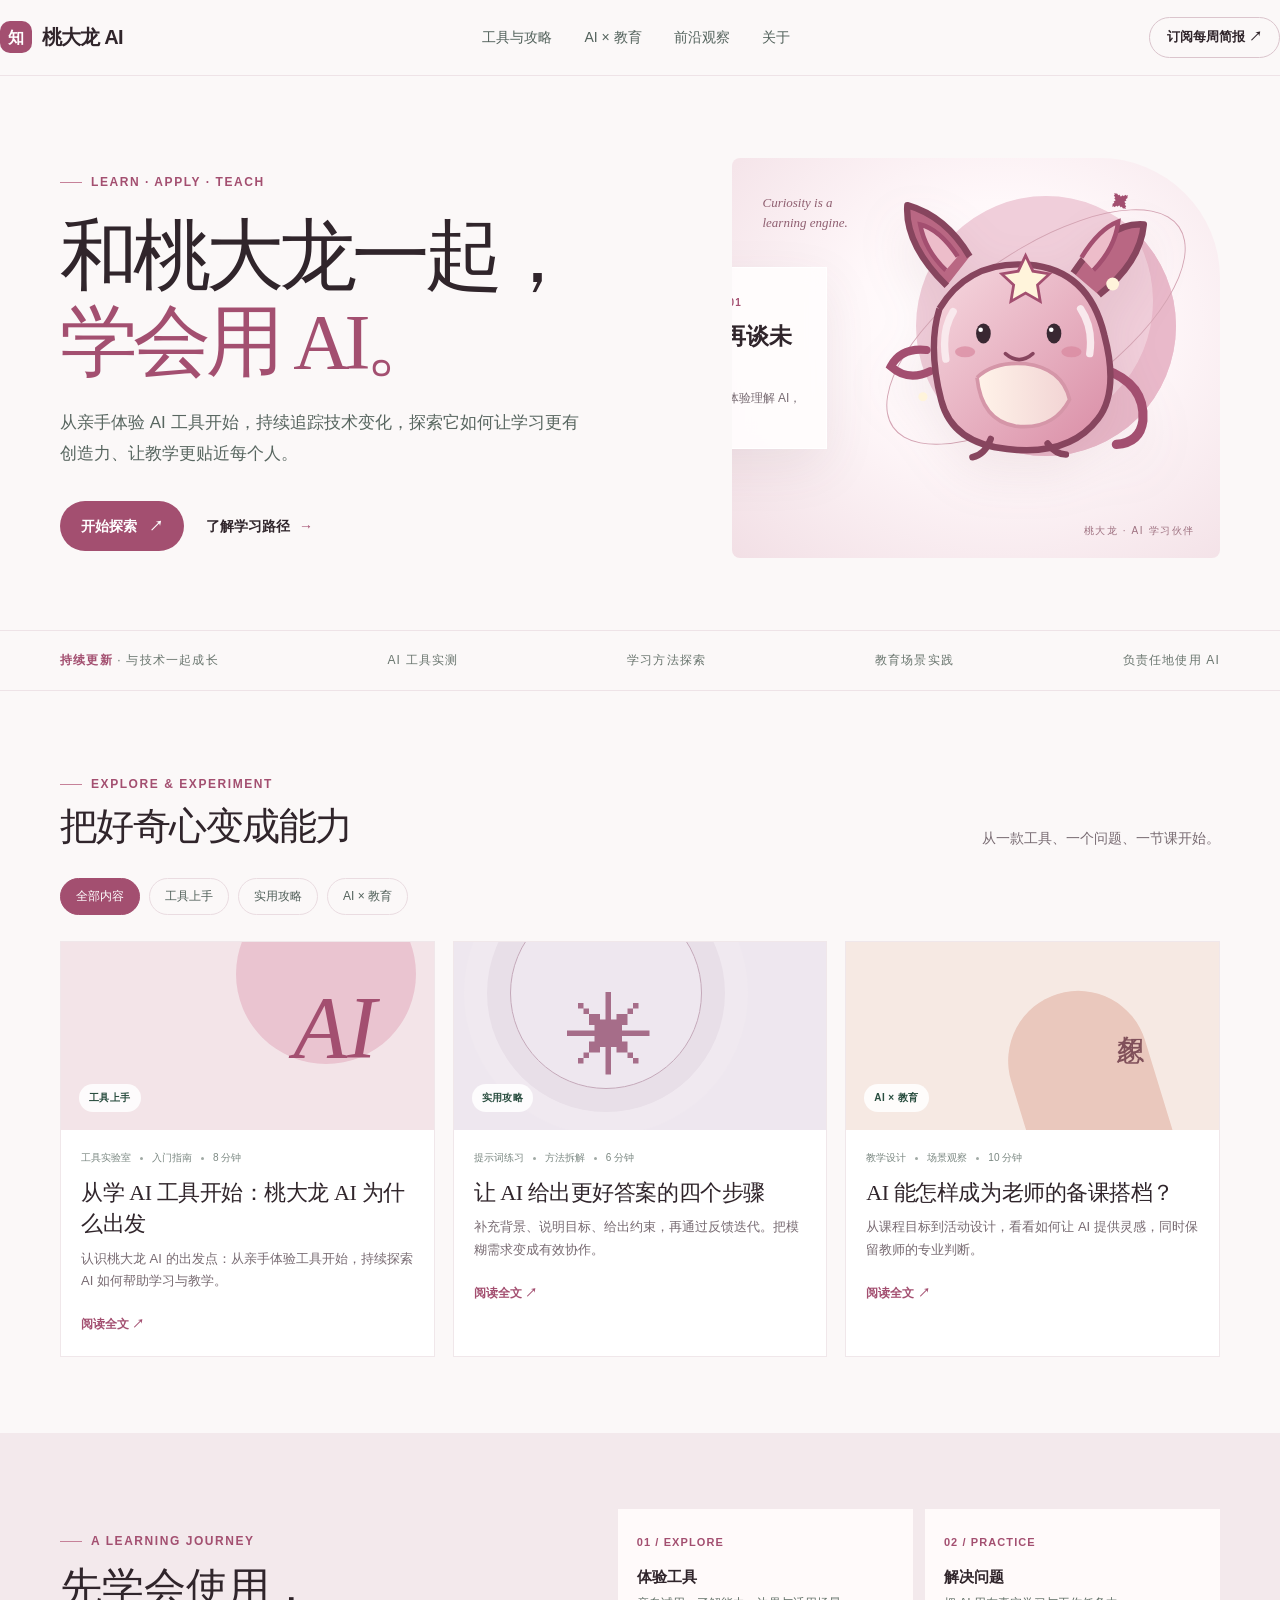
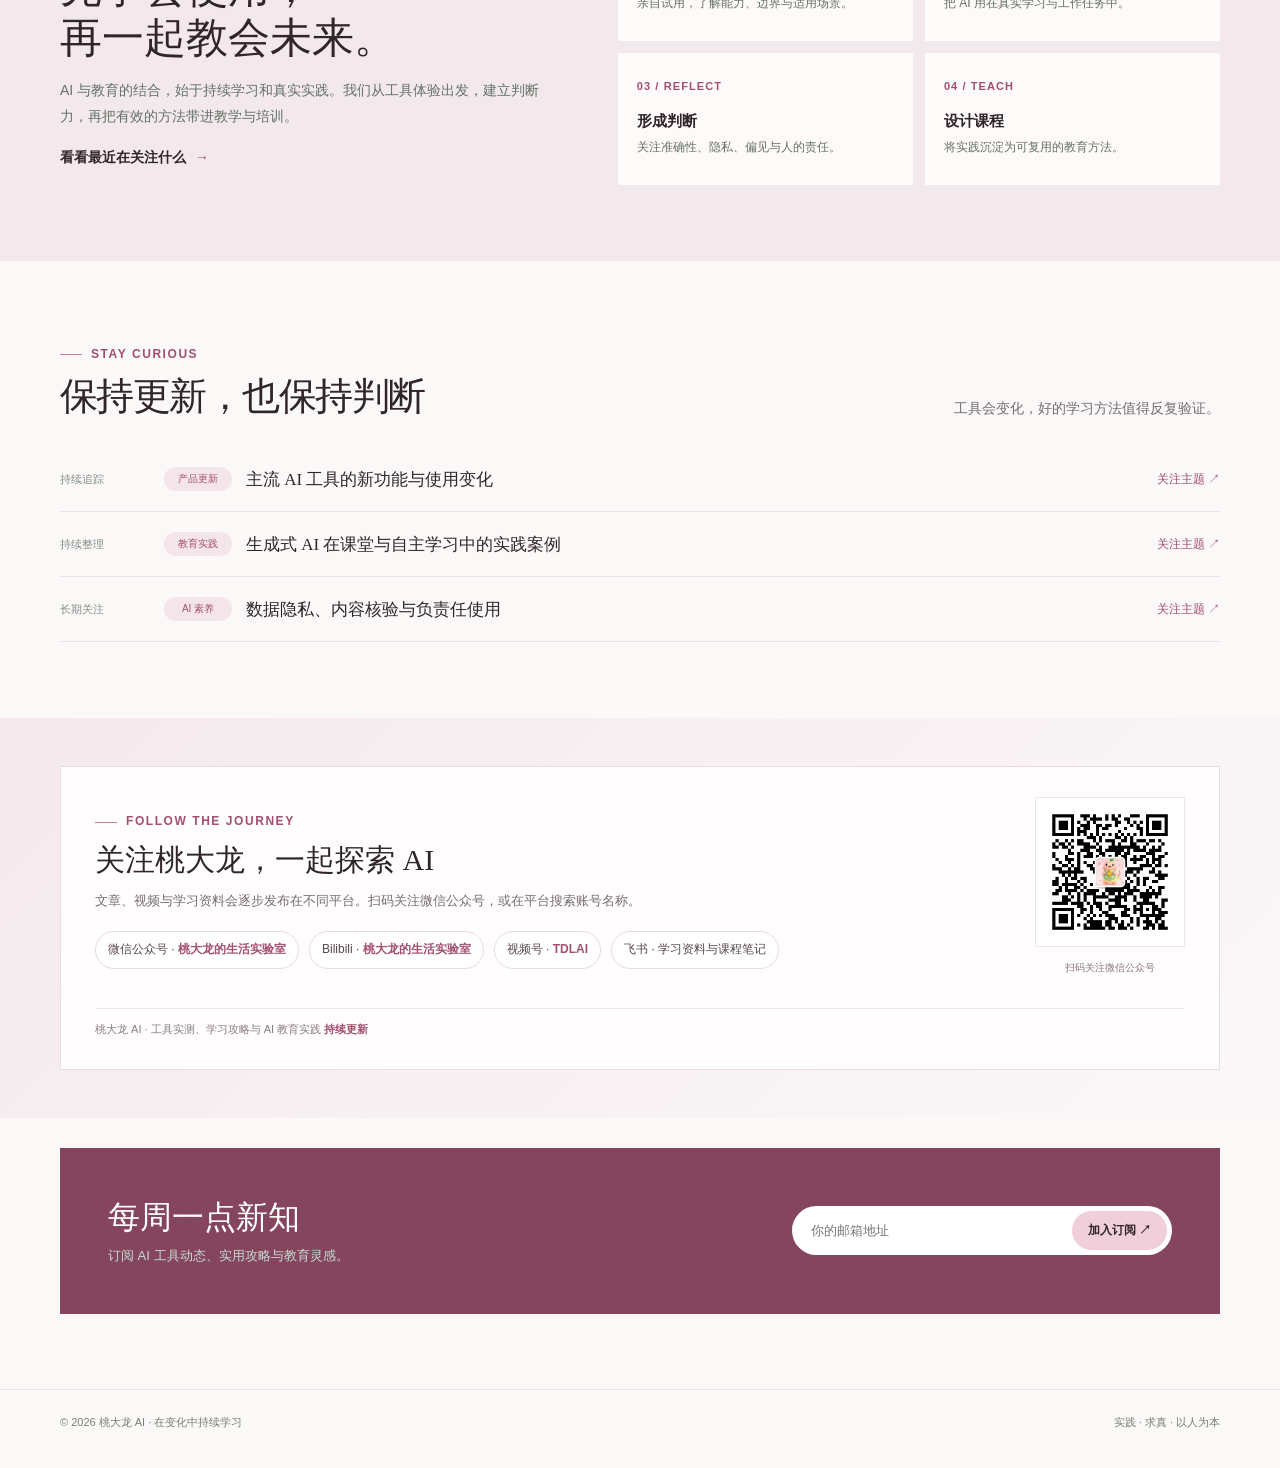
==== index.html @ f665631e "Align homepage feature card with first article" ====
<!doctype html>
<html lang="zh-CN">
<head>
  <meta charset="utf-8">
  <meta name="viewport" content="width=device-width, initial-scale=1">
  <meta name="theme-color" content="#fbf8f8">
  <meta name="description" content="持续学习 AI 工具，探索人工智能与教育的真实结合。">
  <title>桃大龙 AI · 学会用 AI，重新想象教育</title>
  <style>
    :root{--ink:#182522;--muted:#65736e;--paper:#f7f8f4;--green:#176b54;--lime:#d9ed78;--line:#dfe5dc;--white:#fff;--serif:Georgia,"Songti SC",serif}
    *{box-sizing:border-box}html{scroll-behavior:smooth}body{margin:0;background:var(--paper);color:var(--ink);font-family:Inter,-apple-system,BlinkMacSystemFont,"Segoe UI","PingFang SC","Microsoft YaHei",sans-serif;line-height:1.6}a{color:inherit;text-decoration:none}button{font:inherit}.wrap{width:min(1160px,calc(100% - 48px));margin:auto}
    header{height:76px;border-bottom:1px solid var(--line);display:flex;align-items:center}.nav{display:flex;justify-content:space-between;align-items:center;width:100%}.brand{display:flex;align-items:center;gap:10px;font-weight:750;letter-spacing:-.04em;font-size:20px}.brand-mark{display:grid;place-items:center;width:32px;height:32px;border-radius:10px;background:var(--green);color:white;font-size:16px}.nav-links{display:flex;gap:32px;color:#52615b;font-size:14px}.nav-links a:hover{color:var(--green)}.nav-cta{border:1px solid #b9c5bd;border-radius:30px;padding:9px 17px;font-size:13px;font-weight:650}
    .hero{padding:82px 0 72px;display:grid;grid-template-columns:1.12fr .88fr;gap:52px;align-items:center}.eyebrow{display:inline-flex;align-items:center;gap:9px;color:var(--green);font-size:12px;font-weight:750;letter-spacing:.13em;text-transform:uppercase}.eyebrow:before{content:"";width:22px;height:1px;background:var(--green)}h1{font-family:var(--serif);font-weight:500;letter-spacing:-.065em;font-size:clamp(48px,6.6vw,78px);line-height:1.1;margin:21px 0 22px}h1 em{color:var(--green);font-style:normal}.hero-copy{font-size:17px;color:#586660;max-width:520px;line-height:1.85}.actions{display:flex;align-items:center;gap:22px;margin-top:31px}.button{background:var(--green);color:white;border:0;border-radius:28px;padding:14px 21px;font-weight:650;font-size:14px;cursor:pointer;display:inline-flex;align-items:center;gap:12px}.button:hover{background:#0f5944}.text-link{font-weight:650;font-size:14px}.text-link span{color:var(--green);margin-left:5px}.hero-art{min-height:370px;background:#e5ecd9;border-radius:5px 100px 5px 5px;position:relative;overflow:hidden;padding:30px;display:flex;align-items:flex-end}.orb{position:absolute;width:260px;height:260px;border-radius:50%;background:var(--lime);top:38px;right:44px;box-shadow:inset -23px -25px 0 #c5df61}.orbit{position:absolute;width:350px;height:150px;border:1px solid #aab99b;border-radius:50%;transform:rotate(-35deg);right:9px;top:94px}.orbit:after{content:"✦";position:absolute;right:22px;top:4px;color:var(--green);font-size:20px}.art-card{position:relative;background:rgba(255,255,255,.9);padding:20px 21px;width:218px;box-shadow:0 12px 40px #334b3020}.art-card small{font-size:10px;letter-spacing:.12em;color:var(--green);font-weight:800}.art-card h3{font-family:var(--serif);font-size:23px;line-height:1.25;margin:9px 0}.art-card p{font-size:12px;color:var(--muted);margin:0}.art-note{position:absolute;top:31px;left:30px;font-size:12px;color:#51634e;line-height:1.5}
    .ticker{border-top:1px solid var(--line);border-bottom:1px solid var(--line);padding:20px 0;color:#69756e;font-size:12px;letter-spacing:.1em}.ticker .wrap{display:flex;justify-content:space-between;gap:20px;flex-wrap:wrap}.ticker b{color:var(--green);font-weight:750}
    section{padding:76px 0}.section-top{display:flex;justify-content:space-between;align-items:end;margin-bottom:28px}.section-top h2{font:500 38px/1.2 var(--serif);letter-spacing:-.04em;margin:10px 0 0}.section-top p{color:var(--muted);font-size:14px;margin:0}.filters{display:flex;gap:9px;margin:26px 0}.filter{border:1px solid var(--line);background:transparent;color:#52615b;border-radius:22px;padding:8px 15px;font-size:12px;cursor:pointer}.filter.active,.filter:hover{background:var(--green);border-color:var(--green);color:white}.grid{display:grid;grid-template-columns:repeat(3,1fr);gap:18px}.card{background:white;border:1px solid #e7ebe4;transition:transform .2s,box-shadow .2s}.card:hover{transform:translateY(-4px);box-shadow:0 14px 30px #24382b10}.thumb{height:188px;padding:18px;position:relative;overflow:hidden;display:flex;align-items:flex-end}.thumb .label{position:relative;z-index:1;background:#ffffffdc;border-radius:18px;padding:6px 10px;font-size:10px;font-weight:750;color:#294d3f;letter-spacing:.04em}.thumb1{background:#dcebd7}.thumb1:before{content:"";position:absolute;width:180px;height:180px;border-radius:50%;background:#b2d594;top:-58px;right:18px}.thumb1:after{content:"AI";position:absolute;right:57px;top:35px;font:italic 88px var(--serif);color:#367653}.thumb2{background:#e8e4f4}.thumb2:before{content:"";position:absolute;width:190px;height:190px;border:1px solid #9a89c1;border-radius:50%;top:-45px;left:56px;box-shadow:0 0 0 23px #dcd5ee,0 0 0 46px #e3def1}.thumb2:after{content:"✳";position:absolute;font-size:88px;color:#6f5b9a;left:113px;top:27px}.thumb3{background:#f3e6d1}.thumb3:before{content:"";position:absolute;width:140px;height:180px;background:#e8bd79;border-radius:80px 80px 20px 20px;top:48px;right:65px;transform:rotate(-17deg)}.thumb3:after{content:"想象";position:absolute;right:69px;top:71px;font:28px var(--serif);color:#704a28;writing-mode:vertical-rl}.card-body{padding:20px}.meta{font-size:10px;color:#7b8882;display:flex;gap:9px;align-items:center}.meta i{width:3px;height:3px;border-radius:50%;background:#a1aaa5}.card h3{font:500 22px/1.42 var(--serif);margin:11px 0 8px;letter-spacing:-.02em}.card p{font-size:13px;line-height:1.75;color:var(--muted);margin:0 0 17px}.read{font-size:12px;font-weight:700;color:var(--green)}.empty{color:var(--muted);padding:30px}
    .pathway{background:#e8eee2}.pathway-inner{display:grid;grid-template-columns:.9fr 1.1fr;gap:65px;align-items:center}.pathway h2{font:500 42px/1.2 var(--serif);margin:12px 0}.pathway p{font-size:14px;color:#637168;line-height:1.85}.steps{display:grid;grid-template-columns:1fr 1fr;gap:12px}.step{background:#f7f8f4;padding:19px;min-height:132px}.step-num{font-size:11px;color:var(--green);font-weight:800;letter-spacing:.1em}.step h3{font-size:15px;margin:12px 0 5px}.step p{font-size:12px;margin:0;line-height:1.65}.fresh{display:flex;align-items:center;gap:14px;padding:20px 0;border-bottom:1px solid var(--line)}.fresh time{font-size:11px;color:#829088;min-width:90px}.fresh .tag{font-size:10px;color:var(--green);background:#e8efe4;border-radius:12px;padding:4px 9px;min-width:68px;text-align:center}.fresh h3{font:500 17px var(--serif);margin:0;flex:1}.fresh a{font-size:12px;color:var(--green)}
    .newsletter{background:var(--green);color:white;padding:48px;margin:30px 0 75px;display:flex;justify-content:space-between;align-items:center;gap:25px}.newsletter h2{font:500 32px var(--serif);margin:0 0 6px}.newsletter p{font-size:13px;color:#c5ddd1;margin:0}.signup{display:flex;background:white;border-radius:30px;padding:5px;min-width:min(380px,100%)}.signup input{border:0;outline:0;padding:10px 14px;flex:1;min-width:0;border-radius:30px;font:13px inherit}.signup button{border:0;background:var(--lime);color:var(--ink);border-radius:24px;padding:10px 16px;font-size:12px;font-weight:750;cursor:pointer}footer{border-top:1px solid var(--line);padding:24px 0 36px;color:#758078;font-size:11px}.foot{display:flex;justify-content:space-between;gap:12px;flex-wrap:wrap}
    /* 桃大龙品牌视觉：珍珠白、灰粉与柔和玫瑰色，保留足够留白 */
    :root{--ink:#30252b;--muted:#786b72;--paper:#fbf8f8;--green:#a34f70;--lime:#f0ceda;--line:#eee3e7}
    header{border-color:#eee3e7}.brand-mark{background:#a34f70}.nav-cta{border-color:#dbc5cd}.button{background:#a34f70}.button:hover{background:#873d5c}.eyebrow,.read{color:#a34f70}.eyebrow:before{background:#c68199}
    .hero-art{background:radial-gradient(ellipse at 55% 42%,#fff 0,#fff8fa 38%,#f2dfe5 100%);border-radius:8px 120px 8px 8px;min-height:400px;justify-content:center;align-items:center}
    .hero-art:after{content:"桃大龙 · AI 学习伙伴";position:absolute;right:25px;bottom:19px;color:#9e7180;font-size:10px;letter-spacing:.16em}
    .dragon{position:absolute;width:min(74%,330px);height:auto;right:7%;top:4%;filter:drop-shadow(0 20px 24px #7d40511a)}
    .art-note{top:35px;left:30px;color:#8f5f70;font-family:var(--serif);font-style:italic;font-size:13px}.art-card{z-index:1;margin:0 auto 0 -36%;background:#fffdfde8;border:1px solid #fff;backdrop-filter:blur(10px);box-shadow:0 18px 50px #62414c16}.art-card small{color:#a34f70}.orb{background:#f0ceda;box-shadow:inset -23px -25px 0 #e9b9ca}.orbit{border-color:#d5a6b5}.orbit:after{color:#a34f70}
    .ticker b,.text-link span{color:#a34f70}.filter.active,.filter:hover{background:#a34f70;border-color:#a34f70}.filter{border-color:#eadce1}.card{border-color:#f0e7ea}.thumb1{background:#f3e4e8}.thumb1:before{background:#eac4d0}.thumb1:after{color:#a34f70}.thumb2{background:#eee7ef}.thumb2:before{border-color:#c4a8b9;box-shadow:0 0 0 23px #e8dfe8,0 0 0 46px #f0e9f0}.thumb2:after{color:#a66d89}.thumb3{background:#f6e9e3}.thumb3:before{background:#eac8bd}.thumb3:after{color:#80505a}.pathway{background:#f3e9ec}.step{background:#fffafa}.step-num,.fresh .tag{color:#a34f70}.fresh .tag{background:#f4e5ea}.newsletter{background:#85455e}.signup button{background:#f0ceda}.signup input{font:13px inherit}
    .social-band{background:linear-gradient(135deg,#f4e9ed,#fbf8f8);padding:48px 0}.social-panel{display:grid;grid-template-columns:1fr auto;gap:32px;align-items:center;border:1px solid #eadce1;background:#fffdfd;padding:30px 34px}.social-panel h2{font:500 30px/1.2 var(--serif);margin:10px 0}.social-panel p{color:var(--muted);font-size:13px;max-width:580px}.social-list{display:flex;gap:10px;flex-wrap:wrap;margin-top:20px}.social-chip{border:1px solid #eadce1;border-radius:22px;padding:8px 12px;font-size:12px;color:#59464f;background:#fff}.social-chip b{color:var(--green)}.qr-inline{width:150px;height:150px;object-fit:contain;background:#fff;border:1px solid #eee3e7;padding:7px}.qr-caption{text-align:center;color:#8b7580;font-size:10px;margin-top:5px}.social-mini{grid-column:1/-1;border-top:1px solid #eee3e7;padding-top:12px;font-size:11px;color:#8b7c82}.social-mini strong{color:var(--green)}
@media(max-width:760px){.social-panel{grid-template-columns:1fr;padding:23px}.social-panel>div:last-of-type{text-align:left}.qr-inline{width:132px;height:132px}.wrap{width:min(100% - 34px,560px)}.nav-links{display:none}.hero{grid-template-columns:1fr;padding:54px 0 45px;gap:34px}.hero-art{min-height:310px}.dragon{width:min(70%,270px);right:4%;top:3%}.art-card{margin-left:-31%;transform:scale(.88);transform-origin:left center}.ticker .wrap{justify-content:flex-start;gap:10px 22px}.ticker span:nth-child(n+4){display:none}section{padding:56px 0}.section-top{display:block}.section-top p{margin-top:10px}.grid{grid-template-columns:1fr}.thumb{height:210px}.pathway-inner{grid-template-columns:1fr;gap:25px}.newsletter{display:block;padding:30px 23px;margin-bottom:50px}.signup{margin-top:20px}.fresh{align-items:flex-start;flex-wrap:wrap}.fresh h3{flex-basis:calc(100% - 115px);order:3;margin-left:104px;margin-top:-15px}.fresh a{margin-left:auto}.steps{gap:8px}.step{padding:15px;min-height:145px}}
  </style>
</head>
<body>
  <header><div class="wrap nav"><a class="brand" href="#top"><span class="brand-mark">知</span>桃大龙 AI</a><nav class="nav-links"><a href="#articles">工具与攻略</a><a href="#pathway">AI × 教育</a><a href="#updates">前沿观察</a><a href="#about">关于</a></nav><a class="nav-cta" href="#newsletter">订阅每周简报 ↗</a></div></header>
  <main id="top">
    <div class="wrap hero"><div><div class="eyebrow">Learn · Apply · Teach</div><h1>和桃大龙一起，<br><em>学会用 AI。</em></h1><p class="hero-copy">从亲手体验 AI 工具开始，持续追踪技术变化，探索它如何让学习更有创造力、让教学更贴近每个人。</p><div class="actions"><a class="button" href="#articles">开始探索 <span>↗</span></a><a class="text-link" href="#pathway">了解学习路径 <span>→</span></a></div></div><div class="hero-art"><div class="art-note">Curiosity is a<br>learning engine.</div><div class="orb"></div><div class="orbit"></div><svg class="dragon" viewBox="0 0 360 340" role="img" aria-label="桃大龙 AI 学习伙伴原创插画"><defs><linearGradient id="body" x1="0" x2="1" y1="0" y2="1"><stop stop-color="#f6d8df"/><stop offset="1" stop-color="#d98ca5"/></linearGradient><linearGradient id="belly" x1="0" x2="1"><stop stop-color="#fff3e9"/><stop offset="1" stop-color="#f2d4d4"/></linearGradient></defs><path d="M99 122Q53 77 56 34q42 12 68 56M237 108q37-56 77-53-4 42-49 77" fill="#b96783" stroke="#87455e" stroke-width="7" stroke-linejoin="round"/><path d="M111 90q-20-30-41-35 5 28 28 50M246 91q19-31 40-39-3 28-27 53" fill="#edbdca" stroke="#a34f70" stroke-width="5"/><path d="M77 192q-28-3-39 18 19 17 43 5" fill="none" stroke="#a34f70" stroke-width="9" stroke-linecap="round"/><path d="M271 213q45 16 42 56-3 24-29 26" fill="none" stroke="#a34f70" stroke-width="10" stroke-linecap="round"/><path d="M91 147q-13 42 2 100 12 47 72 53 68 8 99-33 23-30 7-91-17-72-83-77-65-5-97 48" fill="url(#body)" stroke="#87455e" stroke-width="7"/><path d="M132 222q5 47 42 53 41 5 59-29-8-34-48-39-34-3-53 15" fill="url(#belly)" stroke="#d596a8" stroke-width="4"/><path d="M106 150q-13 21-8 52M245 147q14 21 10 49" fill="none" stroke="#f9e9ed" stroke-width="8" stroke-linecap="round"/><ellipse cx="139" cy="174" rx="8" ry="11" fill="#392832"/><ellipse cx="216" cy="174" rx="8" ry="11" fill="#392832"/><circle cx="136" cy="170" r="2.5" fill="white"/><circle cx="213" cy="170" r="2.5" fill="white"/><ellipse cx="119" cy="194" rx="11" ry="6" fill="#d9889e" opacity=".7"/><ellipse cx="235" cy="194" rx="11" ry="6" fill="#d9889e" opacity=".7"/><path d="M163 196q15 13 30 0" fill="none" stroke="#87455e" stroke-width="4" stroke-linecap="round"/><path d="M147 289q-6 17-20 20m82-15q9 12 20 12" fill="none" stroke="#87455e" stroke-width="7" stroke-linecap="round"/><path d="M177 106l8-17 8 17 18 3-13 12 3 18-16-9-16 9 3-18-13-12z" fill="#fff4db" stroke="#a34f70" stroke-width="3"/><circle cx="280" cy="120" r="7" fill="#fff4db"/><circle cx="73" cy="243" r="5" fill="#fff4db"/></svg><div class="art-card"><small>FIELD NOTES · 001</small><h3>先动手，再谈未来</h3><p>桃大龙陪你用真实体验理解 AI，而不止于追逐热点。</p></div></div></div>
    <div class="ticker"><div class="wrap"><span><b>持续更新</b> · 与技术一起成长</span><span>AI 工具实测</span><span>学习方法探索</span><span>教育场景实践</span><span>负责任地使用 AI</span></div></div>
    <section id="articles"><div class="wrap"><div class="section-top"><div><div class="eyebrow">Explore & Experiment</div><h2>把好奇心变成能力</h2></div><p>从一款工具、一个问题、一节课开始。</p></div><div class="filters" role="group" aria-label="筛选文章"><button class="filter active" data-filter="all">全部内容</button><button class="filter" data-filter="tool">工具上手</button><button class="filter" data-filter="guide">实用攻略</button><button class="filter" data-filter="edu">AI × 教育</button></div><div class="grid" id="articleGrid">
      <article class="card" data-category="tool"><div class="thumb thumb1"><span class="label">工具上手</span></div><div class="card-body"><div class="meta">工具实验室 <i></i> 入门指南 <i></i> 8 分钟</div><h3>从学 AI 工具开始：桃大龙 AI 为什么出发</h3><p>认识桃大龙 AI 的出发点：从亲手体验工具开始，持续探索 AI 如何帮助学习与教学。</p><a class="read" href="first-post.html">阅读全文 ↗</a></div></article>
      <article class="card" data-category="guide"><div class="thumb thumb2"><span class="label">实用攻略</span></div><div class="card-body"><div class="meta">提示词练习 <i></i> 方法拆解 <i></i> 6 分钟</div><h3>让 AI 给出更好答案的四个步骤</h3><p>补充背景、说明目标、给出约束，再通过反馈迭代。把模糊需求变成有效协作。</p><a class="read" href="#newsletter">阅读全文 ↗</a></div></article>
      <article class="card" data-category="edu"><div class="thumb thumb3"><span class="label">AI × 教育</span></div><div class="card-body"><div class="meta">教学设计 <i></i> 场景观察 <i></i> 10 分钟</div><h3>AI 能怎样成为老师的备课搭档？</h3><p>从课程目标到活动设计，看看如何让 AI 提供灵感，同时保留教师的专业判断。</p><a class="read" href="#newsletter">阅读全文 ↗</a></div></article>
    </div></div></section>
    <section class="pathway" id="pathway"><div class="wrap pathway-inner"><div><div class="eyebrow">A learning journey</div><h2>先学会使用，<br>再一起教会未来。</h2><p>AI 与教育的结合，始于持续学习和真实实践。我们从工具体验出发，建立判断力，再把有效的方法带进教学与培训。</p><a class="text-link" href="#updates">看看最近在关注什么 <span>→</span></a></div><div class="steps"><div class="step"><span class="step-num">01 / EXPLORE</span><h3>体验工具</h3><p>亲自试用，了解能力、边界与适用场景。</p></div><div class="step"><span class="step-num">02 / PRACTICE</span><h3>解决问题</h3><p>把 AI 用在真实学习与工作任务中。</p></div><div class="step"><span class="step-num">03 / REFLECT</span><h3>形成判断</h3><p>关注准确性、隐私、偏见与人的责任。</p></div><div class="step"><span class="step-num">04 / TEACH</span><h3>设计课程</h3><p>将实践沉淀为可复用的教育方法。</p></div></div></div></section>
    <section id="updates"><div class="wrap"><div class="section-top"><div><div class="eyebrow">Stay curious</div><h2>保持更新，也保持判断</h2></div><p>工具会变化，好的学习方法值得反复验证。</p></div><div class="fresh"><time>持续追踪</time><span class="tag">产品更新</span><h3>主流 AI 工具的新功能与使用变化</h3><a href="#newsletter">关注主题 ↗</a></div><div class="fresh"><time>持续整理</time><span class="tag">教育实践</span><h3>生成式 AI 在课堂与自主学习中的实践案例</h3><a href="#newsletter">关注主题 ↗</a></div><div class="fresh"><time>长期关注</time><span class="tag">AI 素养</span><h3>数据隐私、内容核验与负责任使用</h3><a href="#newsletter">关注主题 ↗</a></div></div></section>
    <section class="social-band" id="media"><div class="wrap"><div class="social-panel"><div><div class="eyebrow">Follow the journey</div><h2>关注桃大龙，一起探索 AI</h2><p>文章、视频与学习资料会逐步发布在不同平台。扫码关注微信公众号，或在平台搜索账号名称。</p><div class="social-list"><span class="social-chip">微信公众号 · <b>桃大龙的生活实验室</b></span><span class="social-chip">Bilibili · <b>桃大龙的生活实验室</b></span><span class="social-chip">视频号 · <b>TDLAI</b></span><span class="social-chip">飞书 · 学习资料与课程笔记</span></div></div><div><img class="qr-inline" src="[data-uri]" alt="微信公众号“桃大龙的生活实验室”二维码"><div class="qr-caption">扫码关注微信公众号</div></div><div class="social-mini">桃大龙 AI · 工具实测、学习攻略与 AI 教育实践 <strong>持续更新</strong></div></div></div></section>
    <div class="wrap" id="newsletter"><div class="newsletter"><div><h2>每周一点新知</h2><p>订阅 AI 工具动态、实用攻略与教育灵感。</p></div><form class="signup" id="signup"><input type="email" placeholder="你的邮箱地址" aria-label="邮箱地址" required><button type="submit">加入订阅 ↗</button></form></div></div>
  </main>
  <footer id="about"><div class="wrap foot"><span>© 2026 桃大龙 AI · 在变化中持续学习</span><span>实践 · 求真 · 以人为本</span></div></footer>
  <script>
    document.querySelectorAll('.filter').forEach(btn=>btn.addEventListener('click',()=>{document.querySelectorAll('.filter').forEach(b=>b.classList.remove('active'));btn.classList.add('active');const kind=btn.dataset.filter;document.querySelectorAll('.card').forEach(card=>card.hidden=kind!=='all'&&card.dataset.category!==kind)}));
    document.querySelector('#signup').addEventListener('submit',e=>{e.preventDefault();alert('这是一个页面原型，订阅功能接入后即可收集邮箱。')});
  </script>
</body>
</html>
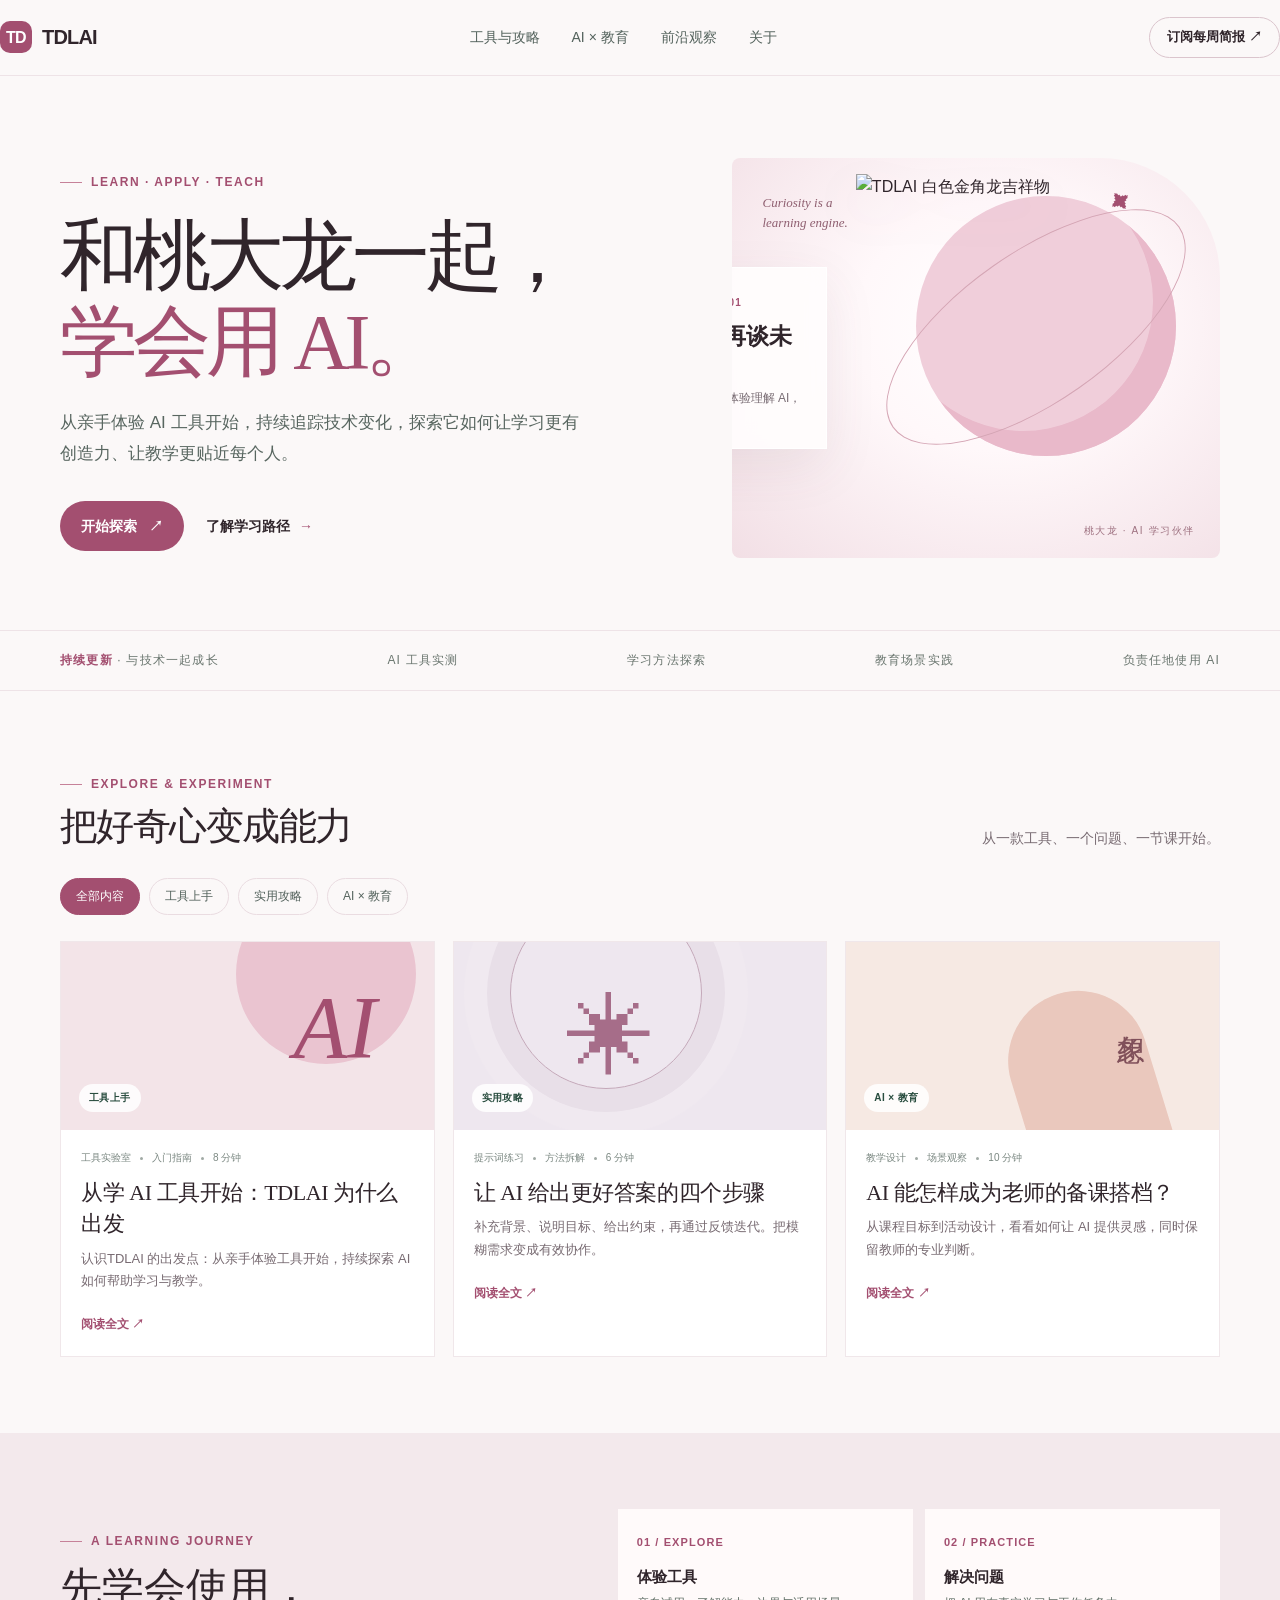
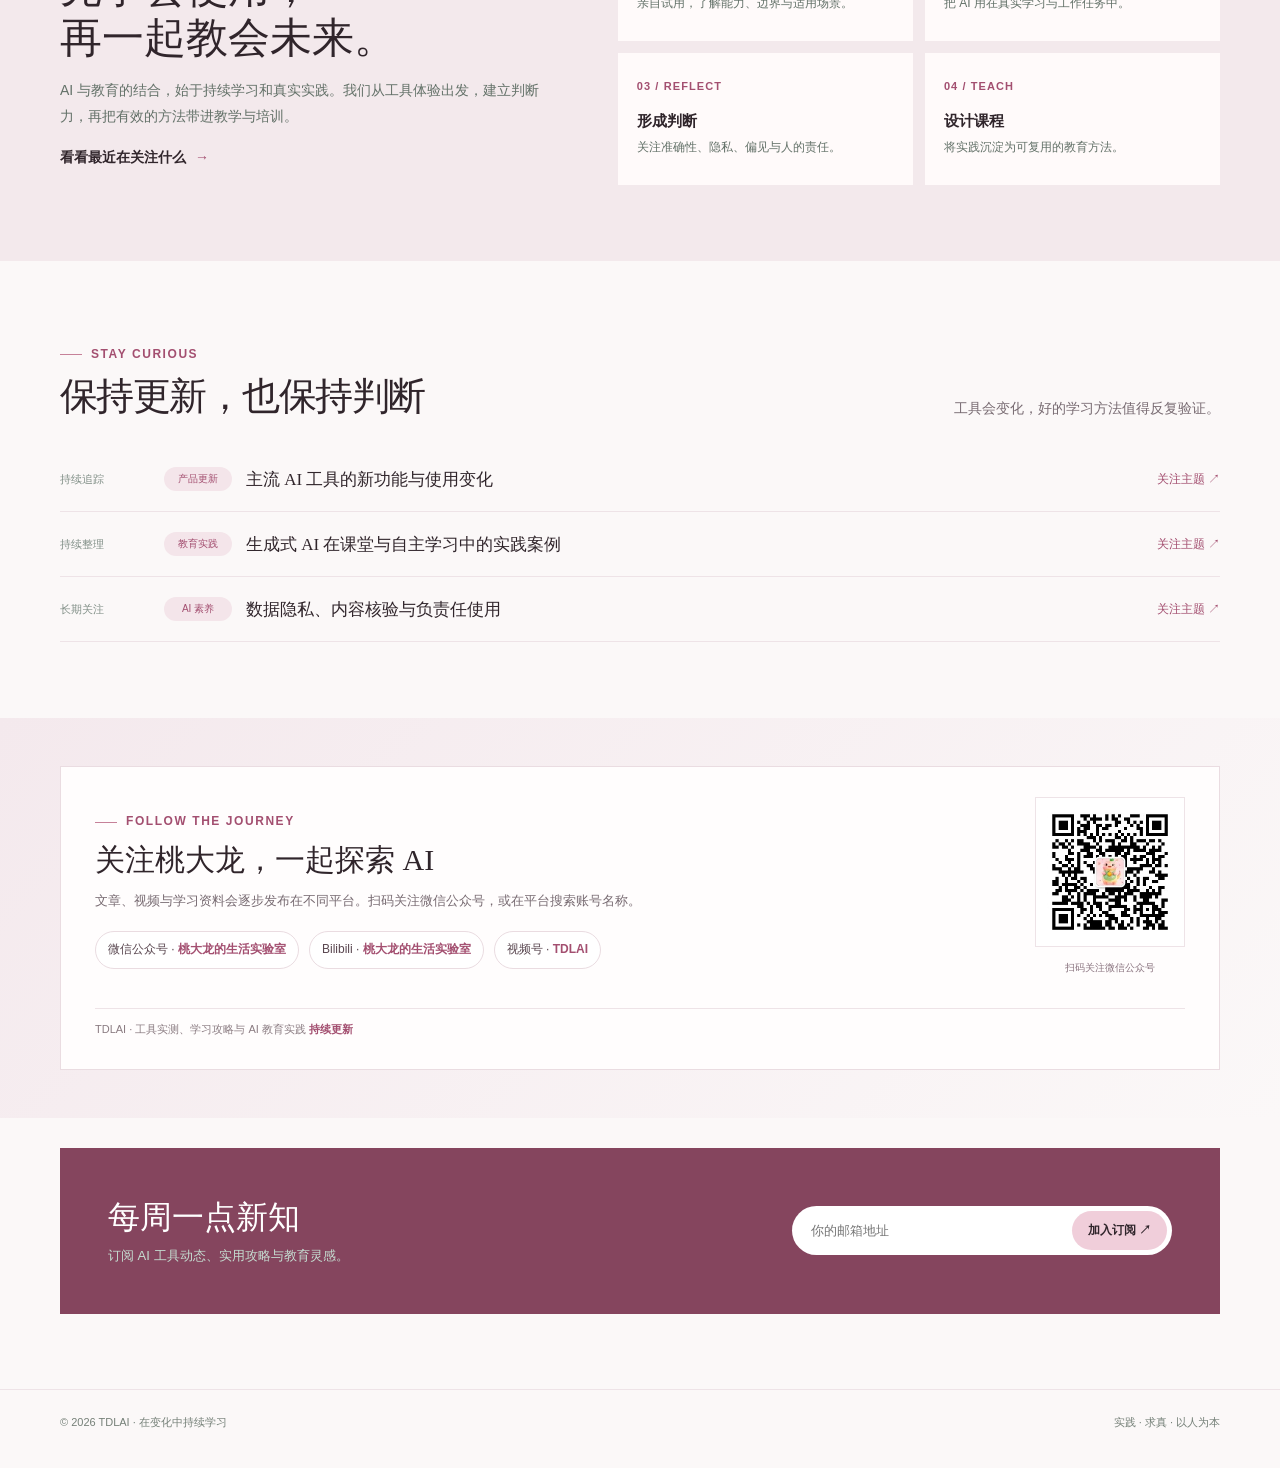
==== commit 16e7e2b3: "Refresh TDLAI brand and mascot; remove Feishu" ====
--- a/index.html
+++ b/index.html
@@ -5,11 +5,11 @@
   <meta name="viewport" content="width=device-width, initial-scale=1">
   <meta name="theme-color" content="#fbf8f8">
   <meta name="description" content="持续学习 AI 工具，探索人工智能与教育的真实结合。">
-  <title>桃大龙 AI · 学会用 AI，重新想象教育</title>
+  <title>TDLAI · 学会用 AI，重新想象教育</title>
   <style>
     :root{--ink:#182522;--muted:#65736e;--paper:#f7f8f4;--green:#176b54;--lime:#d9ed78;--line:#dfe5dc;--white:#fff;--serif:Georgia,"Songti SC",serif}
     *{box-sizing:border-box}html{scroll-behavior:smooth}body{margin:0;background:var(--paper);color:var(--ink);font-family:Inter,-apple-system,BlinkMacSystemFont,"Segoe UI","PingFang SC","Microsoft YaHei",sans-serif;line-height:1.6}a{color:inherit;text-decoration:none}button{font:inherit}.wrap{width:min(1160px,calc(100% - 48px));margin:auto}
-    header{height:76px;border-bottom:1px solid var(--line);display:flex;align-items:center}.nav{display:flex;justify-content:space-between;align-items:center;width:100%}.brand{display:flex;align-items:center;gap:10px;font-weight:750;letter-spacing:-.04em;font-size:20px}.brand-mark{display:grid;place-items:center;width:32px;height:32px;border-radius:10px;background:var(--green);color:white;font-size:16px}.nav-links{display:flex;gap:32px;color:#52615b;font-size:14px}.nav-links a:hover{color:var(--green)}.nav-cta{border:1px solid #b9c5bd;border-radius:30px;padding:9px 17px;font-size:13px;font-weight:650}
+    header{height:76px;border-bottom:1px solid var(--line);display:flex;align-items:center}.nav{display:flex;justify-content:space-between;align-items:center;width:100%}.brand{display:flex;align-items:center;gap:10px;font-weight:750;letter-spacing:-.04em;font-size:20px}.brand-mark{font-size:10px;letter-spacing:-.04em;display:grid;place-items:center;width:32px;height:32px;border-radius:10px;background:var(--green);color:white;font-size:16px}.nav-links{display:flex;gap:32px;color:#52615b;font-size:14px}.nav-links a:hover{color:var(--green)}.nav-cta{border:1px solid #b9c5bd;border-radius:30px;padding:9px 17px;font-size:13px;font-weight:650}
     .hero{padding:82px 0 72px;display:grid;grid-template-columns:1.12fr .88fr;gap:52px;align-items:center}.eyebrow{display:inline-flex;align-items:center;gap:9px;color:var(--green);font-size:12px;font-weight:750;letter-spacing:.13em;text-transform:uppercase}.eyebrow:before{content:"";width:22px;height:1px;background:var(--green)}h1{font-family:var(--serif);font-weight:500;letter-spacing:-.065em;font-size:clamp(48px,6.6vw,78px);line-height:1.1;margin:21px 0 22px}h1 em{color:var(--green);font-style:normal}.hero-copy{font-size:17px;color:#586660;max-width:520px;line-height:1.85}.actions{display:flex;align-items:center;gap:22px;margin-top:31px}.button{background:var(--green);color:white;border:0;border-radius:28px;padding:14px 21px;font-weight:650;font-size:14px;cursor:pointer;display:inline-flex;align-items:center;gap:12px}.button:hover{background:#0f5944}.text-link{font-weight:650;font-size:14px}.text-link span{color:var(--green);margin-left:5px}.hero-art{min-height:370px;background:#e5ecd9;border-radius:5px 100px 5px 5px;position:relative;overflow:hidden;padding:30px;display:flex;align-items:flex-end}.orb{position:absolute;width:260px;height:260px;border-radius:50%;background:var(--lime);top:38px;right:44px;box-shadow:inset -23px -25px 0 #c5df61}.orbit{position:absolute;width:350px;height:150px;border:1px solid #aab99b;border-radius:50%;transform:rotate(-35deg);right:9px;top:94px}.orbit:after{content:"✦";position:absolute;right:22px;top:4px;color:var(--green);font-size:20px}.art-card{position:relative;background:rgba(255,255,255,.9);padding:20px 21px;width:218px;box-shadow:0 12px 40px #334b3020}.art-card small{font-size:10px;letter-spacing:.12em;color:var(--green);font-weight:800}.art-card h3{font-family:var(--serif);font-size:23px;line-height:1.25;margin:9px 0}.art-card p{font-size:12px;color:var(--muted);margin:0}.art-note{position:absolute;top:31px;left:30px;font-size:12px;color:#51634e;line-height:1.5}
     .ticker{border-top:1px solid var(--line);border-bottom:1px solid var(--line);padding:20px 0;color:#69756e;font-size:12px;letter-spacing:.1em}.ticker .wrap{display:flex;justify-content:space-between;gap:20px;flex-wrap:wrap}.ticker b{color:var(--green);font-weight:750}
     section{padding:76px 0}.section-top{display:flex;justify-content:space-between;align-items:end;margin-bottom:28px}.section-top h2{font:500 38px/1.2 var(--serif);letter-spacing:-.04em;margin:10px 0 0}.section-top p{color:var(--muted);font-size:14px;margin:0}.filters{display:flex;gap:9px;margin:26px 0}.filter{border:1px solid var(--line);background:transparent;color:#52615b;border-radius:22px;padding:8px 15px;font-size:12px;cursor:pointer}.filter.active,.filter:hover{background:var(--green);border-color:var(--green);color:white}.grid{display:grid;grid-template-columns:repeat(3,1fr);gap:18px}.card{background:white;border:1px solid #e7ebe4;transition:transform .2s,box-shadow .2s}.card:hover{transform:translateY(-4px);box-shadow:0 14px 30px #24382b10}.thumb{height:188px;padding:18px;position:relative;overflow:hidden;display:flex;align-items:flex-end}.thumb .label{position:relative;z-index:1;background:#ffffffdc;border-radius:18px;padding:6px 10px;font-size:10px;font-weight:750;color:#294d3f;letter-spacing:.04em}.thumb1{background:#dcebd7}.thumb1:before{content:"";position:absolute;width:180px;height:180px;border-radius:50%;background:#b2d594;top:-58px;right:18px}.thumb1:after{content:"AI";position:absolute;right:57px;top:35px;font:italic 88px var(--serif);color:#367653}.thumb2{background:#e8e4f4}.thumb2:before{content:"";position:absolute;width:190px;height:190px;border:1px solid #9a89c1;border-radius:50%;top:-45px;left:56px;box-shadow:0 0 0 23px #dcd5ee,0 0 0 46px #e3def1}.thumb2:after{content:"✳";position:absolute;font-size:88px;color:#6f5b9a;left:113px;top:27px}.thumb3{background:#f3e6d1}.thumb3:before{content:"";position:absolute;width:140px;height:180px;background:#e8bd79;border-radius:80px 80px 20px 20px;top:48px;right:65px;transform:rotate(-17deg)}.thumb3:after{content:"想象";position:absolute;right:69px;top:71px;font:28px var(--serif);color:#704a28;writing-mode:vertical-rl}.card-body{padding:20px}.meta{font-size:10px;color:#7b8882;display:flex;gap:9px;align-items:center}.meta i{width:3px;height:3px;border-radius:50%;background:#a1aaa5}.card h3{font:500 22px/1.42 var(--serif);margin:11px 0 8px;letter-spacing:-.02em}.card p{font-size:13px;line-height:1.75;color:var(--muted);margin:0 0 17px}.read{font-size:12px;font-weight:700;color:var(--green)}.empty{color:var(--muted);padding:30px}
@@ -28,21 +28,24 @@
   </style>
 </head>
 <body>
-  <header><div class="wrap nav"><a class="brand" href="#top"><span class="brand-mark">知</span>桃大龙 AI</a><nav class="nav-links"><a href="#articles">工具与攻略</a><a href="#pathway">AI × 教育</a><a href="#updates">前沿观察</a><a href="#about">关于</a></nav><a class="nav-cta" href="#newsletter">订阅每周简报 ↗</a></div></header>
+  <header><div class="wrap nav"><a class="brand" href="#top"><span class="brand-mark">TD</span>TDLAI</a><nav class="nav-links"><a href="#articles">工具与攻略</a><a href="#pathway">AI × 教育</a><a href="#updates">前沿观察</a><a href="#about">关于</a></nav><a class="nav-cta" href="#newsletter">订阅每周简报 ↗</a></div></header>
   <main id="top">
-    <div class="wrap hero"><div><div class="eyebrow">Learn · Apply · Teach</div><h1>和桃大龙一起，<br><em>学会用 AI。</em></h1><p class="hero-copy">从亲手体验 AI 工具开始，持续追踪技术变化，探索它如何让学习更有创造力、让教学更贴近每个人。</p><div class="actions"><a class="button" href="#articles">开始探索 <span>↗</span></a><a class="text-link" href="#pathway">了解学习路径 <span>→</span></a></div></div><div class="hero-art"><div class="art-note">Curiosity is a<br>learning engine.</div><div class="orb"></div><div class="orbit"></div><svg class="dragon" viewBox="0 0 360 340" role="img" aria-label="桃大龙 AI 学习伙伴原创插画"><defs><linearGradient id="body" x1="0" x2="1" y1="0" y2="1"><stop stop-color="#f6d8df"/><stop offset="1" stop-color="#d98ca5"/></linearGradient><linearGradient id="belly" x1="0" x2="1"><stop stop-color="#fff3e9"/><stop offset="1" stop-color="#f2d4d4"/></linearGradient></defs><path d="M99 122Q53 77 56 34q42 12 68 56M237 108q37-56 77-53-4 42-49 77" fill="#b96783" stroke="#87455e" stroke-width="7" stroke-linejoin="round"/><path d="M111 90q-20-30-41-35 5 28 28 50M246 91q19-31 40-39-3 28-27 53" fill="#edbdca" stroke="#a34f70" stroke-width="5"/><path d="M77 192q-28-3-39 18 19 17 43 5" fill="none" stroke="#a34f70" stroke-width="9" stroke-linecap="round"/><path d="M271 213q45 16 42 56-3 24-29 26" fill="none" stroke="#a34f70" stroke-width="10" stroke-linecap="round"/><path d="M91 147q-13 42 2 100 12 47 72 53 68 8 99-33 23-30 7-91-17-72-83-77-65-5-97 48" fill="url(#body)" stroke="#87455e" stroke-width="7"/><path d="M132 222q5 47 42 53 41 5 59-29-8-34-48-39-34-3-53 15" fill="url(#belly)" stroke="#d596a8" stroke-width="4"/><path d="M106 150q-13 21-8 52M245 147q14 21 10 49" fill="none" stroke="#f9e9ed" stroke-width="8" stroke-linecap="round"/><ellipse cx="139" cy="174" rx="8" ry="11" fill="#392832"/><ellipse cx="216" cy="174" rx="8" ry="11" fill="#392832"/><circle cx="136" cy="170" r="2.5" fill="white"/><circle cx="213" cy="170" r="2.5" fill="white"/><ellipse cx="119" cy="194" rx="11" ry="6" fill="#d9889e" opacity=".7"/><ellipse cx="235" cy="194" rx="11" ry="6" fill="#d9889e" opacity=".7"/><path d="M163 196q15 13 30 0" fill="none" stroke="#87455e" stroke-width="4" stroke-linecap="round"/><path d="M147 289q-6 17-20 20m82-15q9 12 20 12" fill="none" stroke="#87455e" stroke-width="7" stroke-linecap="round"/><path d="M177 106l8-17 8 17 18 3-13 12 3 18-16-9-16 9 3-18-13-12z" fill="#fff4db" stroke="#a34f70" stroke-width="3"/><circle cx="280" cy="120" r="7" fill="#fff4db"/><circle cx="73" cy="243" r="5" fill="#fff4db"/></svg><div class="art-card"><small>FIELD NOTES · 001</small><h3>先动手，再谈未来</h3><p>桃大龙陪你用真实体验理解 AI，而不止于追逐热点。</p></div></div></div>
+    <div class="wrap hero"><div><div class="eyebrow">Learn · Apply · Teach</div><h1>和桃大龙一起，<br><em>学会用 AI。</em></h1><p class="hero-copy">从亲手体验 AI 工具开始，持续追踪技术变化，探索它如何让学习更有创造力、让教学更贴近每个人。</p><div class="actions"><a class="button" href="#articles">开始探索 <span>↗</span></a><a class="text-link" href="#pathway">了解学习路径 <span>→</span></a></div></div><div class="hero-art"><div class="art-note">Curiosity is a<br>learning engine.</div><div class="orb"></div><div class="orbit"></div><img class="dragon" src="[data-uri]: truncated output (original token count: 23319)
+Total output lines: 1
+
+/9j/4AAQSkZJRgABAQAASABIAAD/4QBMRXhpZgAATU0AKgAAAAgAAYdpAAQAAAABAAAAGgAAAAAAA6ABAAMAAAABAAEAAKACAAQAAAABAAACAKADAAQAAAABAAACAAAAAAD/wAARCAIAAgADASIAAhEBAxEB/8QAHwAAAQUBAQEBAQEAAAAAAAAAAAECAwQFBgcICQoL/[base64]/8QAHwEAAwEBAQEBAQEBAQAAAAAAAAECAwQFBgcICQoL/[base64]/9sAQwABAQEBAQECAQECAwICAgMEAwMDAwQFBAQEBAQFBgUFBQUFBQYGBgYGBgYGBwcHBwcHCQkJCQkKCgoKCgoKCgoK/9sAQwEBAgICAgIEAgIECgcGBwoKCgoKCgoKCgoKCgoKCgoKCgoKCgoKCgoKCgoKCgoKCgoKCgoKCgoKCgoKCgoKCgoK/90ABAAg/9oADAMBAAIRAxEAPwD+/iiiigAooooAKKKKACiuT8Q+ItA8LaPc+JPFV7Bpmn2Eck891cyJFDBGBnzJZJcCMfXiv5ov25P+DlP4FfBy1u/Dv7IVjD45vogY/wDhI9TeW28PRynH+px/pmoY5/1PlRf9NqAP6atZ1jSPD+l3Gta5cw2dpbR+ZNPO4ijRB3kkPA/Ovxy/aF/4Lxf8E+vgDcz6D4f8RXPxH1e0D+ZaeEIRqMUZH/PW/mmgsgP+3iv8/r9sv/grP+0l+1/qks/xi8W3/i238z93Yz/6FocH/XLSYf3P/babzpq/MjxV8TvHHjD9xrmpTfZ/+eEf7qKP/tjTA/tj/aI/4Opvi0rzWHwX8JeGfB8C/u/M1q5utevifeGx+zwRf9/pa/HL4vf8HBn7eXxHk+z33xX8SR2//LODQ4bDQI/+/wBZw+f/AOR6/nx87/P+TR53+f8AJpAfoB48/wCChHxw+JMsk/jjXNe1+SX/AJaa1r2qXv8A6Omr5/1H44z6lL58/hzR5JP+m8Msn/tavn/zv8/5NHnf5/yadmB7h/wuf/qWdE/8A/8A69L/AMLnP/QsaJ/4B/8A22vDvO/z/k0ed/n/ACaLMD3D/hc//Us6J/4Df/Wo/wCFz/8AUs6J/wCAf/168P8AO/z/AJNHnf5/yaQ7M9w/4XP/ANSzon/gH/8AXpf+Fzn/AKFjRP8AwD/+214d53+f8mjzv8/5NAj3D/hc/wD1LOif+Af/ANej/hc//Us6J/4B/wD168P87/P+TR53+f8AJoA9w/4XP/1LOif+Af8A9ej/AIXP/wBSzon/AIB//Xrw/wA7/P8Ak0ed/n/JoA9w/wCFz/8AUs6J/wCAf/16X/hc5/6FjRP/AAD/APtteHed/n/Jo87/AD/k0Ae4f8Ln/wCpZ0T/AMA//r0f8Ln/AOpZ0T/wG/8ArV4f53+f8mjzv8/5NAHuH/C5/wDqWdE/8A//AK9H/C5/+pZ0T/wD/wDr14f53+f8mjzv8/5NAHuH/C5/+pZ0T/wD/wDr0f8AC5/+pZ0T/wAA/wD69eH+d/n/ACaPO/z/AJNAHuH/AAuf/qWdE/8AAP8A+vR/wuf/AKlnRP8AwD/+vXh/nf5/yaPO/wA/5NAHuP8Awuc/9Cxon/gH/wDbaP8Ahc5/6FjRP/AP/wC214d53+f8mjzv8/5NAHuH/C5/+pZ0T/wD/wDr0f8AC5/+pZ0T/wAA/wD69eH+d/n/ACaPO/z/AJNAHuH/AAuf/qWdE/8AAP8A+vR/wuf/AKlnRP8AwD/+vXh/nf5/yaPO/wA/5NAHuH/C5/8AqWdE/wDAP/69H/C5/wDqWdE/8A//AK9eH+d/n/Jo87/P+TQB7h/wuf8A6lnRP/AP/wCvR/wuf/qWdE/8A/8A69eH+d/n/Jo87/P+TQB7h/wuf/qWdE/8A/8A69H/AAuf/qWdE/8AAP8A+vXh/nf5/wAmjzv8/wCTQB7h/wALn/6lnRP/AAD/APr0f8Ln/wCpZ0T/AMA//r14f53+f8mjzv8AP+TQOzPcf+Fzn/oWNE/8A/8A7bSf8Ln/AOpZ0T/wD/8Ar14f53+f8mjzv8/5NOzEfQGnfHGfTZfPg8OaPHJ/0whlj/8Aa1fQHgP/AIKEfHD4bSxz+B9c17QJIv8AlpouvapZf+iZq/P/AM7/AD/k0ed/n/JoswP6DvhB/wAHBv7eXw4kjt7H4r+JJLc8SQa5DYa/H/3+vIfP/wDI9fsb+zx/wdTfFlriDT/jR4S8M+MLdv3fmaLc3WgX4PqIb77RBL/3+ir+GTzv8/5NHnf5/wAmkB/q6fs9f8F4v+CfXx+uYNB8QeIrn4cavdhPLtPF8I06KQn/AJ5X8M09kR/28V+xujaxpHiDS7fWtDuYby0uY/MhngcSxuh7xyDg/nX+Jt4V+J3jjwh+40PUpvs//PCT95F/35r9L/2NP+Cs37SX7IGqRzfB/wAW3/g638zzJLGD/TdDuP8ArrpM37n/ALbQ+VNTA/1uaK/l2/Yb/wCDlL4E/GO1s/Dn7XtjD4Fv5cRf8JJpjy3Ph6eUZ/1uc3mn54H74Sw/9Nq/pd8PeItA8U6PbeJPCt7Bqen38cc8F1bSJLDPGRnzIpIsiQfTikB1lFFFABRRRQAUUUUAf//Q/v4ooooAKKKKACvza/bz/wCCk37N/wDwT88FJqHxPvH1LxPqFvJJofhiwdH1HUOeZcHPk2ikfvruY+UvT95LiM/GP/BXv/gsj4I/YI0Sb4V/CNrTxB8ULm2MzxzPvsdCt263eokHmXH/AB7WYPmynk+XFgyf5vP7TX7X3xM/aB8dav4u8T63f61qeuyeZqes3z/6df8A/wAah/594Yf3MNAH6a/8FKP+Cz/7QX7aniOSx8fajD/Ylq++z8KabNJ/YdpIOkl3/wBBC7GeJpv3P/PGGKvw78U+MPEfjC//ALV8SXT3Mn/TT/lnXH+d/n/Jqv53+f8AJpgaHnf5/wAmjzv8/wCTVfzv8/5Ndh4J8B+OPiR4jt/CvgDSrnV9Ql/1cFonmS110aOIxFb2OHVzkrVqGHoe3xDscv53+f8AJo87/P8Ak1+yPwO/4I6fFLxTFHqvxx1mHw3bf8+Fp/pt9/8AGYv/ACLX6i/Dj/gm3+yF8MIo55vDia5cxf8ALfWZvtP/AJC/1H/kCv6Cyjwy4lzX97Wp+z/xn895v4p8MZcvZUqvtKn9w/lM0fwv4m8RXQsfD9hc3sn/ADzhhlk/9E19G+Ff2G/2t/GEUc+leA9Vjjl/5aXcP2b/ANHV/W/pkXw/8E2H2Hw5BbWNvF/yztIYoov/ACDST/EHRIf4PMr9+wPgjSavi8TUP56x/jfi/wDmDwsD+ZrQf+CUX7YmseX9u07TdN83/n7v4v3f/fn7RXo+j/8ABG39pOaWT+1dY0G2/wCef766l/8AaNf0ITfFWDrBBUH/AAtOf/nh/n86/SaXgrkdL/n5/wCBn5vifGriKr/B9n/4AfgsP+CM/wAcPM/f+KtB/wDJr/4zXQf8OW/iN/0PGlf+A11/hX7fzfE64zjy6X/hY9z/AM8/8/nXtf8AEH+GP+fP/k54NTxh4s/6Cv8AyQ/Ef/hy38Rv+h40r/wGuv8ACj/hyp8Rv+h40r/wEuq/cD/hYd//AM86nm8b6vZ/8fEDx/8AXRKzfhPwpGShKGr6c5C8XeL5Rc1iXb/r3A/Dj/hyr8R/+h40r/wGuqP+HKvxG/6HjSv/AAEuq/cf/hYmof8APKrH/Cwrn/nn/n86v/iEHDP/AEC/+TmX/EYOK/8AoK/8kgfhx/w5V+I3/Q+aV/4B3VH/AA5W+I3/AEPmlf8AgHdV+5P/AAsG4/uUf8LBuP7lY/8AEI+Gv+gX/wAnF/xGHiv/AKCv/JIH4Xf8OVfiN/0PGlf+Al1Vj/hyt8Rv+h80r/wDuq/b/wD4WFc/88/8/nS/8LJv/wC5/n8q2/4hBwz/ANAv/k5z/wDEYOLP+gr/AMkgfh//AMOVviN/0Pmlf+Ad1R/w5W+I3/Q+aV/4B3VfuB/wsO//AOef+fyqf/hYVz/zz/z+dH/EIOGf+gX/AMnD/iMHFn/QV/5JA/DD/hyt8Rv+h80r/wAA7qrH/Dlb4jf9D5pX/gHdV+4H/Cw7/wD55/5/Kp/+FhXP/PP/AD+dH/EIOGf+gX/ycP8AiMHFn/QV/wCSQPww/wCHKvxG/wCh40r/AMBLqj/hyt8Rv+h80r/wDuq/cD/hYd//AM8/8/lR/wALDv8A/nn/AJ/Kj/iEHDP/AEC/+Th/xGDiz/oK/wDJIH4f/wDDlb4jf9D5pX/gHdVY/wCHK3xG/wCh80r/AMA7qv24/wCFh3//ADz/AM/lR/wsm/8A7n+fyo/4hBwz/wBAv/k4f8Rg4s/6Cv8AySB+H/8Aw5V+I3/Q8aV/4CXVJ/w5V+Iv/Q8aV/4CXVfuD/wsO/8A+ef+fyo/4WPc/wDPP/P50/8AiD/DX/QL/wCTh/xGDiz/AKCv/JIH4f8A/DlX4jf9DxpX/gJdUv8Aw5b+Iv8A0POlf+Ad1X7b/wDCyr//AJ5mj/hZV/8A88zT/wCIPcNf9Av/AJOdH/EYeK/+gr/ySB+I/wDw5V+I3/Q8aV/4CXVH/DlX4jf9DxpX/gJdV+3H/CyLn/nl/n86n/4WTc/88v1/+vR/xB7hr/oF/wDJx/8AEYOK/wDoK/8AJIH4gf8ADlX4jf8AQ8aV/wCAl1R/w5W+I3/Q+aV/4B3VfuB/wsq//wCedH/Cyr//AJ50f8Qe4a/6Bf8AycX/ABGHiv8A6Cv/ACSB+IH/AA5b+Iv/AEPOlf8AgHdUn/DlX4jf9DxpX/gJdV+3H/Cyr/8A55mj/hZFz/zy/wA/nR/xB7hr/oF/8nD/AIjDxX/0Ff8AkkD8R/8Ahyr8Rv8AoeNK/wDAS6pP+HKvxF/6HjSv/AS6r9wP+Fn6h/zzqD/hZ9//AM86P+IPcNf9Av8A5OH/ABGHiv8A6Cv/ACSB+I//AA5U+I3/AEPGlf8AgJdVy95/wRh+OEMsnkeKtBlj/wC3r/4zX7vf8LQ1H/nlS/8ACz9R/wCedL/iD/Du3sv/ACc6qfjDxZ/0Ff8Akh+AGsf8EdP2k7Ly/wCytY0G+/7bXUf/ALRrz/WP+CUf7YmjmT7Dp2m6l5X/ADwv4v3n/f77PX9I8HxTm6zwVow/FSD/AJbwV4tTwV4f/wCnn/gZ7dLxr4npb+z/APAD+S/xV+wf+174Qikn1XwJqskcX/LS0SK5/wDRNfNGveE/FfhWb7P4i02502T/AJ53cMsf/o6v7dYPiBokx/frS6lceBvGFr/ZWuQQ3tvJ/wAs7tPNj/8AI1fn2O8EqNr4TE1EfpWB8b8X/wAxmFh/X/gZ/DRR53+f8mv63/iP/wAE5/2Q/ipDLPceGIdIuJf+W+jP9i/8hf6j/wAgV+YPxs/4I6ePfDkUuq/A7XIdbt4v+XDUv9Guf+/3+pl/8hV/Peb+FnE2X/vqP7z/AAH77k/ipwzmP7mt+7f98/F7zv8AP+TR53+f8muw+IXwx8f/AAl8RyeFfiNo15omoQ/8sLtPK/78/wDPWuH87/P+TX891qOIw9f2GIVj+i6NbD4ij7fDu52Hhzxh4j8H3/8Aavhy7e2k/wCmf/LSv3D/AOCa/wDwWe/aB/Yt8RR2PgPUYf7EmffeeFNSml/sO7kPWS0/6B92cczQ/uf+e0UtfgZ53+f8mjzv8/5Nch2H+wn+wX/wUm/Zv/4KB+Cm1D4YXb6b4n063jfW/DF+Uj1HT+eJccedaMT+5u4T5TdP3cuYh+ktf4w37Mv7X3xM/Z+8daR4u8Ma3f6LqehSeZpms2L/AOnWH/x2H/n4hm/czV/pDf8ABIX/AILJeCf299Eh+F3xdaz0D4oW1sJlihk/0DXbZf8Al704npLj/j4syfNhPI8yLmNAfvnRRRQAUUUUAf/R/v4ooooAK/Av/gsn/wAFedG/YF8GN8KPhdNa3fxU16zNxE0+JrfQrDcYjqt5GAAZOcWsGMyy8n91Hh/sv/gpX+374M/4J8fs3XXxT1ZYr/xPqUh07wxokjnOoak3Qy9GFpAP3txLxiLgHzZIgf8AKY/a/wD2ovH37QXxP1zxT431ybX9T1m8lvdY1J/+X+//APaUMH+pt4f+WMKUAef/ABy+OXiP4teI7y9vr68uY7q8lvbi4u5vNub+6n/111dzf8tZp68H87/P+TWf53+f8mjzv8/5NAGh53+f8miEzzS+TBG8kldD4I8EeKviR4us/BHgexm1LVL+Ty7eCD/WyV/Tf+w7/wAE7vB/7PNpb/EX4mJDq3jA/vN/+ttrD/r0/wCm3/Tb/vzX63wpwfmHE+L9lh1+6/5+H5LxZxjl3C2DdbFP95/z7PgD9kz/AIJO+N/iNFaeN/j683hzSJf3kemx/wDH9PF/01/59f8A0dX71/Dv4W/Bf9nzwwfDfgHSbPQ7P/lpHAn72T/rtN/rpa0/EnxBhsozY6XzJ/frxe81i91OXz7h6/1V4V8PMqyKkvqtL/t/7Z/lNxP4gZvn9e+JrWp/8+/sHsOsfE6Yj7PpaeXXm154j1S8P753rlwMVZ8//P8Ak1/R9PA0KX8I/BauJrVXoWPO82iq9Feiebdliiq9WK5w2Jud1TQbp7lIIEffVLGCTX3b/wAE/wDwHpevfFm/+LXiGBJNL+HWnya1JHJ/qpL7/U6dF/39/e/8Ar884oznDcM5Di8+xXwU4X/yR9jw7kmK4mz3CZNhfjqVPwP0f/Y3/Y38G/D68s4/GVhDqfjfy4pNQ8797Hpv/TrD/wBNv+fib/tlXuP/AAUb8FfDNvhnL4fuLSGTUI7eWSKfbmSOQRcH8etei/sMG51y+ufEmpz/AGmeX/SZZP78s9fKn/BR3xHLM+tzr0is7r/4zX/MLW484i4s4vwHENSu/bVMTCnD+4uf7B/0VR4I4d4X4exfD1OgvY08PNz0+N8j+M/AGGatCufhmrYg71/1UU7+zjzH/NDUSU3y7GhVeiitThCiiigCvViiq9AFiq9WKr0AFFWKKAK9V60Krz9qAK9FWKr10AFV6sUUAV6KKKDoCiiigAoqv/03/WirjUhNtQknY1lCcVeSsWKKr+d/n/JqxUGQVXooreyHdhRRRTC7Cq/nf5/yasVXoC7Niz13VbQYheu30f4jzw/uNUTzK8wqvXLVwlCtuejSxNakeu+OPAvwm+Ovhd/Cnj7SbPV7OX/lhdp5nl/9cf8AnlX4Wfta/wDBJ7xF4LivPHH7ObzatYRfvZNGn/4/o/8ArjL/AMtf/R3/AF1r9fYryexk8+3evV9C8dwXsX2LXP8Av5X898T+H+U57Rf1ml/2/wDbR+9cL8eZvkNa+GrX/wCnf2D+Im8gnsrqSxvo3ikik8uSOT/lnVfzv8/5Nf1U/to/8E//AAT+0tpMni7wf5Ok+L4v9XfRp+6u/wDpld//AB6v5gPiH8PPHHwk8W3ngf4i6dNpOqWH+sgnr/KvizgrMeFq37xe0pf8/D/VnhPjXLuK8Jek/Z1P+fZyvnf5/wAmvePgb8cvEfwl8R2d7Y315bR2t5Fe29xaTeVc2F1B/qbq0m/5ZTQV87+d/n/Jo87/AD/k1+Mn7H5H+rH/AMEb/wDgrzo37fvgtfhR8VJ7W0+Keg2guJXt8Q2+u6fnyhqtnHg+XJni6g/5ZScj91JiP99a/wAWf9j/APai8ffs+/E/Q/FXgjXJtA1PRryK90fUk/5cL/8A9qwz/wCpuIf+W0L1/q3/APBNT9v3wZ/wUH/ZutfinpKxWHifTZBp3ifRI3OdP1Jepi6sbScfvbeXnMXBPmxygAH6U0UUUAf/0v7+K5LxJr+heEdCvPFXiS5isLDTYJLm6up28uOCKEGWWSSUniMAZPt+nW1/LD/wc1/t4WHwU+Adh+x54Vvvs2o+PbeTUvEpj/1sPh23kx5f/b/dgQ/9cY7igD+TH/gtX/wU68R/ts/tCan490qea30Dy5dK8KWsv7s2mg+b/wAfXlf8srvVZf3twTz5Plw/8sq/Avzv8/5NbHjDxVq3jDxHeeI9V/1l1J5n/XOuXoA0PO/z/k10Xg3wl4k8feKLTwf4VtZr3U9Tnit4II/9a8tccAScCv6Yf+CYv7F6/CnwvH8bfiHamPxHrNv5lmkif8eNjP8A+1p//RNfqfB/DGL4pzZYWj/D/wCXh+T8YcUYThbKHi6/8T/l2fSv7D37EnhD9lbwZ/bWteTfeLL+P/iYX3/PP/p1tP8Apj/6Or6P8Y+NzdL9isf3dvVjxr4w82T+y7L/AFdeXhg3Ff7WcPcP4TKMJSoUKdoQ2P8AFviDiHGZ5jKuMxtX95Md5/t/n86Kr1Y8n/P+RX616H5l7ToFFFFcwe0QVYoooOX2oUUUUHWFfqT+zdaDwV+wP448a2x8q48S+JrXTiP+mVlF5w/8jXFflqTgiv1h0Vjaf8Eu9Ou4O3iXUjJ+Myf4V/A30j8TWpeGmJo0P+Xj1+65/dn0dsNRxfibhXW/5dn6jf8ABOC8h/sq4hm7XEsdeD/8FC/C01xpfiGGBPnltLr/AOPf+0qg/wCCfPjv7L4m1HT55P8AlpFcx/8AbeKvtv8Aa08FjUrF9V8kSIP3h/246/5nOG8xWAWDzJ/8w+IVT+v/AAE/394lwbxOZYzLqn/MRScD+PyzmyOa6CDCg1Y+Ifg6++HHxG1fwRff8w+48uOT/npF/wAsZf8AvzWfDN2r/sly3G4XN8uoZng/gqJT/A/5Mc3wGKy3MK+WYv46bf5mzRVeivoD5QsUVXopDLFFFFAgoqvVigAooooAKKKP3tAFeijy5qPsd9L/AKhHlqW0tykm9kV6Kmu9J1S1P+mwvH/10qGuhNNXTNg8n/P+RR5P+f8AIooqjnAgHrXT/D7QdK8U+O9D8O62/l2d/qFrb3D/APPOKeWKGauYn7VnzSzw/v4H8qT/AJ6V52KozxGFlQg7Npnfhayji4ymtE0f0u/s4/E34MXmsap8AvGvhiwtrC0uJbIWZii8pIoJfJ/1VfF37fn/AATp074V2F58ZvgdC/8AYsBM+paXGDJ9mjHH2qHPWH/nvF0iHI4NeZeNfFV+dd8F/tQ6JJ5cfjLT4rm88v8A5/4P3N3/AORovO/7aV+9fwM8cRfF74QeVGsclxax/L5n7zenb86/5f8Ag7xB4t8MfELH5Pj6zqThVnz3+2r+/wA//tkj/pQ414A4U464IwWcYCgqcKlNclvsO3+e8T+MzIzirBxjmvr79uH9nn/hQXxekg0KDy/Dmvebe6X/ANMP+e1p/wBsJv8AyD5dfHxUlMd6/wCmHh/PsDxNlGGzzLqn7uov6R/zscQZJj+Hs3q5PmPx0ySiiivuT48KKKKQFeirFV6CPahVerFV66A9qHnf5/yar+d/n/JqxVeftT9Tr9Dv/CnjCe0fyL395HXgv7ZH7Hngj9q/wH50QSx8QWEf/Er1LZ9z/plN/wBMq7EDaMV6j4K8V/Y5P7Mvv9XLX5rxBkWEzbCVMJXp89Oe5+h5JnmMynGUsZg6vs6lM/i68feB/Ffwv8Y3/gHxzaPZanplx9mngk/5Zy1xvnf5/wAmv6ev+Cl37Glt8aPA8nxR8B2uPE+hW/mbI0/4/rb/AJ5f9dYP+WH/AH6r+X0iYcGv8U+MeFK3C+bPDP8Ahv8Ahn+1nBXFlDinKFi1/E/5eFjzv8/5Nfvr/wAEU/8Agp34k/Yl/aF0/wAfarcTXHh/y4tK8WWkf7z7ZoPm/wDH1FD/AM/ekzfvYP8Apj5kX/LSv5+q6jwf4q1bwf4js/Eelf6y1k8z/rpX5KfrJ/uN+G9f0LxdoVn4q8N3MV/YalBHc2t1A3mRzxTASxSRyg8xkHI9v162v5YP+DZP9vC2+NnwEv8A9jzxZe/adQ8A28epeGpJP9bP4duJMeX/ANuF2TD/ANcZLev6n6QH/9P+9jV9asND0yfW9XmS1tLWOSWeaQ4SOOLJLn8Oa/yJ/wDgsB+2vqv7Yv7TXiz4xee/2fxlqH2nT43/AOWGg2P7nSIv+mX7mLzrj/ps8lf6HX/Bfz9pOb9n3/gnL4q0fRZza6z8S7iHwXaMWA8uK/Eh1GX8NOiufx2V/k6/E7xT/wAJh481DXIP+PeWTy7f/pnFB/qaAOP87/P+TRVfzv8AP+TRD580scECebJLVxi5NRXUltJNyP0i/wCCbH7L/wDwvz4xp4q8RweZ4b8L+Vc3HmJ+6nuv+WVr/wC1f+AV/Ub4q1kaDp/2KD78tfLn7FnwMg/Z3/Z/0fwleokV+Y/tuqSf89Lqf/Xf9+P9T/wCvQte1ebWNTklr/aXwz4RpZDktKlUX7yp79T1P8X/ABN4sefZ5VqUn+7p/u6f9f3yjN++lxR53+f8mq9WIO9f1h5I/lj2ncKsUUUGAUUVYoAIO9WPJ/z/AJFV6sVznOFHk/5/yKsVXoArz9q/XH4MwDxp/wAEufEulwfvZPD3iaSST/rlNHHN/WvyOnr9Xv8AgmNqUPjTwb8V/wBn+8cb9Z0iPVLRD/z0sh5MuP8AtnJEK/j/AMccr/tjw7xUF0a/HR/mf2B4HZt/ZXiJhatXqZP7JfxOg0Dxboeq+Z+7uo/7NuP+usH76H/2pX9G5hg+JHw6GZPMkjj/AHiV/IR4D1Kfwf431DwBfSfZpJbj/R55P+Wd1B/qZa/od/Y1/aI/trTo9J8Rn7LqNr/o15av2r/knwE6WDxtbA4z+HM/6eOJcHVxmDo5pg/4lM/Nj9v/APZlvrizk+JHhyDzNQ0eP/SI0/5b2H/PX/t3/wDRP/XKvyIsp/Or+0b4r/Dmw8QWf9q6V1/1kb1/OV+11+xpqvw/udQ+JvwytP8AiV/6zUNNjT/jw/6aw/8ATp/6Jr/c/wCjp4xUcJSp+HXFVb/sHqf+2f8AyP8A4D2P8TvHjwvrZr7Tj/hqlr/zEU1/6Wv/AG7/AMCPgeGarFc/DNWh53+f8mv9t7q1+h/j1aSdrF1pztyo5+lTrc5Xp+lfrR+y7+wx8JPElro8Hxvmmutc1q0i1H+zY5vs0Vpaz/8AHp53/LaWaeH99/0x31sftk/8EzF+FOgXPjj4Nz3Nzb2n7yTTLhvMLxf9Mpf/AGjX8a0vHDw+rcUVeGFW/eU5+z9p/wAu+f8Ak5/6if1hV8F+O6PDtLiR0v4kPaez+3yf4D8g/O/z/k1YrHhmrYs/33Sv7DTTXMj+T2mnyvRhDD5prtdD+H3iDXIri4s4f3dtH9onnk/dxQRf89ZZa9+/Zg+Aep/Gr4haf4csdkfm4k3unmRwW0H+tupf/RVv/wBNv+udfUn7fFv4V+DUVp8Avh7B9msbXypL9/8Alrd33lf62WX/AJa+R5kdfieY8W0qefUeHsAr1Z79kv62/wAj9ry3g2tVyKrxJjNKdP8A8qH5TzRQRSyGF/M/26g87/P+TRNN5tEHev2xban4jVp66E8QEvJr2X4SfA74gfGfxFH4W8Bac95PLJ+8/wCeUf8A11r2f9kL9k3xT+0147Gl2LvZaDpnlSanqOz/AFEf/PKL/ptPX9Tvwf8Ag98O/gd4Ji0H4eaVDp1nax+Wh/5aSf8ATSWXP7yv494/8UMHwu3lmA/eYj8Iep/YPh54V4zim2ZZn+7w/wD6Wfi7oX/BNjwD8IvA1x8RP2jtYe2sLSPzJ7WxT/Tbg9IooZesXnf88Yf3v/TavzL+Mfxjs7+5k8KfC/S7TwroNt+7gtbH95J/21uv9dLL/wCQq/Z//gq/4r1zSvCFhotvI8Vta2cl4H/v3M8sVpn/ALYRSyf991/NjLciQHyz0rPw1+v8SYR8S5/XdRtuyv7kPls357pHd4l0su4bxK4byOj7P/p59uZqz9qr1X87/P8Ak1Yr+zz+MQoqvR53+f8AJp2ZzBWfeVYrPn7UeZvSufov8GP+K8/YZ8QaH/rLjwT4kiubf/pna6rF/wDHo6/T3/gnV8QPsrW+lTyfJcxxI/1r8yP2BYf7S+GXxm0Of/Vy6Pplx/34upf/AI5X1X+xzNPpuv288H/PP/2rX/LR9JvBLJfF94/Cf8vOSf4H/T74BYh554P0sHW/5d859Pf8FHvg0vj34YaxYW8fm6jovma1p/8A2w/4+4v+28P/AKLjr+aaGXL59K/sb+PoWXT7TxLKicpFcf7+P9aK/k3+PPgP/hVfxk8SeAIP+PewvJfs/wD16z/vof8AyDLHX+if0VuLHiMLjuCsQ/4f7yn/AIJ/1/5Mf5v/AEkOF1RWA4vw60qfu6n+OG39f3Tzf91RVeDvViv9gz/KQPJ/z/kUUUUAFV6sVXroOcrz9qr1Yqv53+f8mug6AqvP2oooAr1Xh/dVYn7VXn7V0Gvtbnt3hXWRr2k/2ZP/AKyL/V1/MX/wUy/Zlh+C3xZ/4WD4WtfL8P8Aid5JNif6qC+/5axf+1a/oU0LU59N1COWCuP/AGwvgnp/7QPwI1jwbFGn2uVPtOnyf3L6D/U//Gf+B1/K/iRwpSz7JKtOl/EXvw9T+qfDbi2tkOeUalT+G/3dQ/jpoqveQT2V1JYzp5UkUnlyJJ/yzqv53+f8mv8AFKUXGTi+h/tRFqSUo9T9j/8AgkD+2vqv7HX7TPhT4wid/s/g3UPtOoInPn6Df/udXi/78y+db/8ATZI6/wBdnSNasNc0yDW9ImS6tLqOOWCaM5SSOXBDj8Oa/wANf4Y+Kv8AhD/Hmn65P/x7xSeXcf8AXKf/AF1f6xX/AAQD/aTm/aC/4Jy+FdH1qc3Ws/DS4m8F3bBgfMisBGdOl/HTpbb8d9QUf//U7r/g7X/aOnHxX8H/AAJspsW/g3wvda9JsHP2/Xbv7HaZ/wCuEVjKf+2lfwW1/RP/AMHHHxmm+J3/AAUH+LlwJM28fiS10G3T+5FoWnxWc3/k55lfzoUAWK+6/wDgnf8ACE/F79pvR4r2PzbDQs6reH/rh/qov+/vl18GV/RJ/wAEdvhl/Zvw2174kTx/vNY1D7HH/wBc7L/7bIP++K/dvDnKP7b4twtGt/Dh7/8A4Afi/iDm6yPhLFYii/3k/c/8DP2E8VXn9m6NHY/8tJa8lYEkYrqvGt59r1TyP+eVcsDkZr/dnA0vZUT/AApx1V1azuLViq9WK9k8UsUVXqxXA9wCrFV6seT/AJ/yKRzliDvViq8HeiucAooopgVpTkA19B/sdfGiH4DftIeGPiHev5emQ3H2PUs/8+N7+6k/WTzv+2dfOkwAAFZE/avms2y2lmmXV8uxHwVE1959PlWYVctx9HH0f4lNn6b/APBST4HTfBv44z+LPDcf+h6h/pMciVo/s6/Fqx8SS6fPfX39m6xa/u7O+/8AaU3/AExr2z4U+Kk/bZ/Y4bwJq0n2nxp8OIooG8z/AFs9kP8Aj1k/Efup8D+5X5Fyw658K/GUljfb44/M/wBXX/Ip4v8AAeN4X4nrU6ytq/6/U/62PCrjDB8X8LUcTSfQ/rw+CXx2s9Uhj8F+OYPsN8P4P+WUn/TWKWvS/HvwwttRh/tSxfBH3HSvwL/Z6/aVsfstv4V8cP8AabP/AJc7v+5X7RfCP40Xtrpsccsn9s6T/wA9I/3kiV/PGV5nTnJYTHuzW1Tse9nORVsBVeMy9XT3Xc/Kb9o//gnvoXiu/uPEfwr8nw/rkv7ySwk/d2N3/wBcf+fSb/yD/wBcq/Hbx54P8cfCXXrjwr8RtKudI1CL/WQXCeX/AN+f+etf2z614Z8I+O9FfWdGlR4CnmNz9zjNfjx+0H8WvgT4q0CfwN8QNDm8QaZF5vl+fDF8n/XKbzvOir/VzgD6R/EPBtOnknF3+14dq1Op9v8A+3/r3j/OTizwCyTjfEzzXhj/AGfEJ3qU/sP/AOQPGNe+IV94b/b08QQef5dnLJa20af884vssXk1+7PjG8t/iJ8Ck1aH/W+Xkf7Elfy7fGDxJPd/tX6hqtj/AM87Xy/+2EUX/wAar+jX9nbXJvFPwOfTd/Jt/Mjr/MmhnbfEGa0I/BiHUa9eh/o1nOWKhkuXYiS/hKCfp1P5ef2r/Adj8OPi1cDRE8vT9aj+228cf/LP/ntF/wB/vMrw/RzPd3MdhB/rJZPLjr9MP+ChHgSf/hF5PEkCfvNB1T/yVvv/ALdFH/33X5jeENXg07xFpd9ff6u2vLWST/v7X/UT4H8WVOLfC/A5hUftKlNezqf44f8A2vKf82njJwlS4X8RcThKS9nTqfvKf/b5/TZ/wTk+H3h7QvB58Zwx/wCkavdyxRv/ANO1jL9kh/8ARUk3/A6+CP8AgqR8NvE1h8abzxHeI8tnLZ/bIH/vxeZ5U3/fiXy/+/lfoX+yhdf8Id8NPCsPmf6u0lj/AO2v2qWvsH4p/Dn4aftGeDV0TxnaPi1fzbeeHMVzazf9Mj/+uKWv5Ep8VzyLj2tnFf8AeQu4fK/+Vj+6sRwd/bfh5RybB/u6loTP4twZvMya7/wT4W1Txn4nsPC+iJ5l3fXEVvHH/wA9JZ5fJr91vG3/AASB8EXsks/gPxK9rHJ/yzkT/V1j/s//APBPDXP2cvjjpnj3xJrdnrWn2MctxaeWnlyR3X/LHzYv+2tf2jivFrhWWV1a2Bq/vbaQae5/DuF8H+K/7TpUcbS/d+0/ieR+mf7PHwl8L/AP4caf8MPD4R2t/wB5dz97q5P+ul/z/wAsq+rdRGNNhaDrFXz3o+sfvZK9Y0bxJBNF5H+sjlr/ACIxuLq47F1cXi3+8mf7DYDA0suwdLBYSl+7pny3+2d+ziv7Q3w6xoxC6hZRyxNHg5nt58ebH/11EsaSwnH+tjHQOa/lC+LXwN+I3wa1m40vxvp0tt5Unl/aNnlxSf8Axr/rjX9vJm8kf6C+f+ulY+t6D4a8W2Ell4w0i31CCVPLkSaGK4jev6J4G8TsdwdSeDnS9pSfQ/mnjrwwy/jCr9cpVfZ1D+EfyZ4f+WeasZlHWv699f8A+Cd37EnjDfLdeDbexuZOv2Ka5sif+2UEoFeU+Jf+CUn7MyWktx4S0h5ZFHyQXN5Kkf8A38HNf2jhfHXhSskq9Gon/wBuf/Jn8PYrwE4ro3dCtTf/AIH/APIn8qjbQMtVZXQ8LX7KfHz9l/4N/A23ku/in8N/EGi2G/P9q2NzLe2X182Ga48r/ttBXyjZ/s5fBH4s20g+CPxBt/7U/wCWela6n2aWT/rlL5MH/oiv3LAcc5PmNBYtKoqf89rw+fI52+enmfguZ8CZvltT6q/Z8/8AJ9v/AMn5T4ZJKrnrX014D/Yz/aU+J3gweOPB/hia5sJY/Nt3kmijlni/56wwzf62vNfE3wa8a/Dj4iaf8PvixpVxpP2m4iBL/wCqktp5f9bFL/y1ir+mPwJ8R7rwF8dda8L6oqx2MF/JBbQ9I47WD91BFD/2xr+Z/GnxixfhxgMvrZFTp1PrE/jn8HJ/24f0F4O+ENPj7E4+lm1SdP6v/wAu/tn5S/sB+Dtb8K+CvjXb+MrSbTb21s9M06SCdPLljl82Wb/2nX0V+y7ps9p4jt6/Tn9pf4UP4v8AAt34i8AbIptUjikl8tOJ/I/1NfE37Ovhaey1mPz4/Lk/6aV/gx408X1eOuJqWcVqXs6nuf1A/wB0/CfhqhwXwbVyihV5/j33Pv74yWP2n4c2Hnd4PLr+bH/goT4a+x/Ebw344h/1evaP5cn/AF1sZfJ/9E+XX9Mfxsi+x/D2ztv+eSf0r+fX/godpsF58G/CfiPZ/wAeHiC/sv8Av/a+d/7Sr93+j3m9XKvGPC0XtUp+z/8AJP8A5OJ/O/jLlH9q+EOKq/8APupz/wDk5+X0HerFY9nNWxX/AE6n/OnUphRRRSOAr0VYqvXQBXqvViftVfyf8/5FdABVeiftVegAqvP2ooroOgr16x4bvP7T0GSx/wCWkVeX11Hg+88nVfs//PWuDHUlVono4Wq6NbQ/mB/4KOfCA/Cf9pvVL+yTy9P8RY1W3/7b8S/+RfMr4F87/P8Ak1/Rp/wWD+GcGsfCLSfiDBGfP0LUBbyOP+fa97/9/Y0r+cOv8LPEbJXknFmKo0f4dT3/APwM/wB1fDnO1nnCWFr1n+8h7n/gBYr+9P8A4NKP2jrhviv4w+Bt7N/o/jLwva69H5nUX+hXf2O7P/beK+iP/bOv4JK/ov8A+Dcf4zTfDH/goP8ACO4MmLeTxJdaDcJ/fi13T5bOH/yc8uvwk/cj/9X+V/8A4KQfEL/hZ37QXiDxxPJ5n/CR+JPEetfu3/5/tVlmr89/O/z/AJNe4fHjWLjWbrw3fT7PMl0eK5k8v/pvLLNXg9AFrzs4UDmv7Cf2GfBQ+Hv7MPhDQ9nluNLivJP+ut9++/8AalfyD+GNN/t3xDZaLb/6y5uIrf8A7/S1/cJ4c06Dw/4QOl2X7uO1jito/wDth+5r++/A7Be1xeKx3+CH9f8AgJ/CHjlmXsstwuB/xz/r/wADOI1Kbzr6Ses+iab97RX+tiVlY/yXvfUsVYqvViDvTOYPO/z/AJNWKKsVwPc4W2FFFWK5iQqxVeigCxVeiq/neVUt8qcmXFXkkj1D4YfAj4wfGiSeD4WeHL3XHtzif7NEHiQntLMa898c+BvF3gHWZ/C/jXS7vStStuXtbqGWORB/1yr+tP8AY10vTf2bPgH4Q8DpbRm41Gxi1XUZMfvWuL0ebg+v7vZF/wAAr0b9sv8AY68BftlfC/7NKI7DX7WMy6TqmzmCTk7JABkxk9R/k/53w8c40eKamW4yhbDJ25+u9uf9bdj/AEifgVUq8LUszwlX/aGvacn/ALYfyCfAD46eKP2dfivp/wAUfCH72S1/d3lpJ/qru2m/1trL/wBd6/TH9qb4K+CPjP4N0/8AaD+D0n2nQNdj8xP+esEv/La1l/6awV+UHxe+GnjX4LeO7/4d/ETT307V9Mk8t4X6f9dYf+esNew/sqftT6p8AfElx4d8QwPq3gvXv3Wr6b/7dWn/ADymg/8AI1fR+LvhrgfEvh7+1Mp/i29z/p4v62Dwf8Ssd4dZ8sqzT+Bf95/07PMLPWNV+HF/JpV9G/2fzP3lfoh+z3+05feDxb/v3kt6n+PvwC8H+MdKs/H/AMOp01fw/qkfmWepQf8ALSL/AKbf9Nq/NjWNM8R/DfVPI+fy6/5ceJeGcZkWY1cFjV+8P+lbJ84wWe4L67h37Smz+qv4W/tA+HvG1ok1vP8AZ5j1mR//AEbXyv8AtGfs0Xtxa3mteEI/PsZY/Mwn/LOvyU+Evx5vtHlj8id45K/XX4IftP21/DHYavP+P/LOvzX60/4NfoT9Qq4Ss6+BPyas9H8R3fxG/tXVUeO4/wCWkclf0C/sEa/cXWhpot8+Y5I/Lryn4q/s2eFvixZ/8Jj8OVht9ai/eeT/AMs5/rVD9nDUZ/Anif8AsqZHikjuP3iP/wAs/wDplTwM1hcxpYuvsc2ZVqWa5RWw9HRo7v8Aaw+EGlXl7eaH4k3jS9Zjl068f/nn5/8AqZfwm8uWvE9N/wCCbP7M9nbf8TW+u7nzY/8Aln+78uv1s+MHhHRfiN4PTV4x5nmR9q+Aru18RRr/AGNYSP8Ab7D+D/n4i/8Aj1f6F8BcdZvwPj6vDuExfs8PiP3lM/jPiLhPIeMsLSzbMsL7TE0vcMHQdHsPhvpdv4A0q7mubO1j/wBHkn/1te4eD/infabLH57+VJ/z0k/5aVx+m/Cvxzr37nVbGa2/66PFXsPhv9m/yf8AkOaw/l/8840r9szLHVcZi/b1mePhsLRwdH2FE7+y+KmlXkX7/wD0a4rz/wASeJJ5tZt77/ln/q69n0j4G+ALQfcvLlP+/ddxD8MfAXlRw3GlvLH/ALb+ZXie1rbnR+72Pniz1eeGWOuwh1jEXnwPXs4+GPw7u/vWrW//AAPFZF58E7DPn6HfPH/sSfvK5v3olVomPoPjDVf9R5nmf9M5K9Q0fWLHUv3H/HtJ/wA86+ftX8Oa34ck8jVIHjj/AOekf+qrZ0fWPJ/cT/6v/npR7Rh7NPY+gJof+e8fmUQi9tOYJPMj/uVW8OakbyH7De/6yL/lp/z0irofsddZ5vWxWlSw1myay1CNZY5E8t1dPv1+IH7b3/BKHRPEen3nxD/ZgtU0vU0zLPosf7q2uR1/0bjEMnpH/qj/ANM+tft9NFKknnQcvHW9BIJITMe9ff8ADfFGb8OYxYvLatrfdP1R+b8RcMZTxJhHhcwpfPqfxRfDn9qvxP8AD/TpPgt+0Bp03i/wdFJ9nuNK1H/j+06X/nrYSzfvrWWD/njX7KfE/VPDnjeHwv8AHT4dXraroviGyh2aiE8sPLAPJm83p5Uv7r9/FiuM/wCCwf7Elh4i8KXP7VXwxtfK1LSv+Q/bwD/j6teR9qA/56Qf8tv+mP8A1zFcD/wTg8Rab4j/AGLZvC/ieX/iX6X4nudOcf8APD7dFHeRSw/9cZZZB/wOSv3nxhy3IePvDNcVZOvZ1IT/AHlPpz97ef8AN167H4P4SYnPOBvEh8L5t+8p1Ifu6n9z+vsn66/s7+N7Xxl4NHhvV2BkkTn/AK6d6zNP+FcGn+OZCIMSS4Pmf89K+YfgbqV54Y8fyaJeny3tp/Lk/wCutfo745lt7Sxt/EEP+sikjnr/ABxw1KlmmA/2zfD/APpB/pfmarZVmD+p7VTw/wDaNH9neGks97yeV5Yr8LP28MXn7KtxP/z6+LLCT/v/AGt1X7K/tMa75sc1uH/jHFfin+3JeQQ/sg+f/wA/Xiyw8v8A8Bbqv2Dwiqe18acr9h/z8PzTxCpey8Ic09t1gfkNpt4PKrqIZq534feHNc8a+ItP8H+FrV72/wBTuIre3gT/AJaSz1/TR4N/4I1/BkfC8aX4v1i/fxRLbZbU4JTHBFLj/llbcK8QPabOa/6bOKuOci4NlRp5tUbdTotfn/XyP+ebh3gbO+L41Z5VTsqfc/m/PJxSk4GTXefE/wCHfiD4P/EHVvhx4tj8q/0S7kgn2DEcg/56xD/nlPXBkBhX6dhMXRx2HpYrDO9Nq6Z+K4vCV8FiK2GxH8REFFFV690+dCiiq8/akAfuqrz9qKK6AK9V6sT9qz66D0ArQ0688q6jmrHn7Uf8ta7mk1ZjvZ3OE/bW8I/8J/8As6eLtFZPMeXSJblP+ukH76L/ANFV/HWcjg1/cb4htINY8LRQTx+ZHdR+XJX8R/jHTToPi3UdFuf+XK4lg/78y+VX+Sfjjg/Z4zC45Lfngf60+BuNdXA4rBPpyT+//hjB87/P+TX6Ef8ABN/4hf8ACsf2gvD/AI4gk8v/AIRzxJ4c1r94/wDz46rFNX53+d/n/Jr3j4A6xPo914kvoNnmRaPLcx+Z/wBMJYpq/gU/vc//1v4r/jNN/wAiv/2L9r/7Vrxfzv8AP+TXsHxt/wCZX/7F+0/9q14v53+f8mgD6J/ZU0k+Iv2jPBeiT7v3us2I+T3lr+ya4mEXhN5z/wAta/kX/wCCfwE/7XPgslPM/wBLkk/8hyV/XTqf/IqRV/qF4E0f+EmtW/6ef+2H+Ynj1iWs0oUP+nf6nl8HetCq8HerFf6T…13319 tokens truncated…XOvh/wAY+CZ/Nk/d1/RB8Zvhvb+NtB8+BP8ASLX/AFdfk9428H+TcyW86V7uGqey/dC9p7U/LjxJ4WuIf+WdfdH7N/xgsfEml2/w48cT/wDE0i/d2c8n/Lf/AKZf9dv/AEdXn/iTwf5Pmfu68P1Lw35MvnlK9r+KWfqBrGj31nL58Fdh4P8AidrnhuWPz5K+L/hj+05faDax+HPiNA+pWcX7uO7j/wCPmP8A67f89a+udG/4Q/4hWv27wdqUN9H/AM84/wDWx/8AbGvisTTrUmd9Op0Ps7wh+0RbmPyL969Pj+LPg/VIv9Nhif8A36/On/hCr+GX9xSf2D4jh/1DvXN9ZqvQTw1Hdn6LzeO/AMI/c21vXEa98atJsovI0vZH/uV8gab4P8R6lL/rHr42/aQ/4KE/sz/sr21xpNvew+NvF8X7uPStNm82KOX/AKe7v/Uxf+RZq+yyXJ8/4kxSy/I8I6k31sz5nMswyfJsL9bzKtyQPqf9q/8Aa78K/sx/Cq4+M/xE2XNz+9j0PSXf97qV/wD88v8ArjB/y8TV/El8QPHXir4q+PtX+Jvjy6a91vXbyW8u5/8AnpJNXpf7Q37RXxb/AGoPiHcfE74t332m7EflW8EC+XbWlr/zytIv+WUVeMWlqbohTxX+8XhT4Z0uAcu+s4395ian8Ty/uH+TPiPx4+KMV7DBf7vA09NiruLOGsfTbOuos4a/rs/inE1epsWcNdBDDVezhroIYa5j4mrVIYv6VeoornPCeoUUUVziIJYiKryxdjV+q9dA02jn5oaz5oa6iaGs+aGg96lWa2Zy/k/5/wAiq/k/5/yK6CaGq/k/5/yKSSSsj0XVvqyvDF2FaEMXpRDDWlDCAPWuk82pVN7V5vJ8LRwf89a/kU/as1GPW/2ifGOpQf6sarcJ/wB+pDHX9afjzUoNI0aOef8A1cUfmSV/Gt441mTX/F2ra9Ny97dyTH/tq2/+tf5VeP2NvTwuD/vtn+n3gJgPexeN/uJf19xwFe6fBb/mav8AsXrv+cVeGHqa9z+C3/M1f9i9d/zir/M17n+jh//Q/iL/AGgdIuNHvvDun3uzzbbRoraTy/8AnpbyyxH+VfOdfpJ/wU0+Hs3wx/aN8SeAGjEf/COeJPEei/IuB/oGqSw1+bdA1uWlO1g/oa/rU/Yd8c/8Jl8BPC2pB/Mf7BHbuP8AppB+5/8AaVfyYqobA9Wr91v+CV/xKMvgbVPAE8mX0i7+1xp/0zlx/KWMD/gdf2T4L5r9S4p+qPapC33H8qeMWUf2jwo8Uv8Al1NP9P8AI/ZK7/c3cgqgTk5rX1j995d9B/y1rAmGRX+21Kp7Wlc/xJq0vZVrEbEDg1NoHi7U/CPiK38RaXs8y2/5Zyf6uSL/AJaxS/8ATKeL91VSY5rIu+a0rUI16LoV9mephZujVVZH9SH/AATj+PHh74sfB1PhXc33mXGhyeXpHnv+9+zf66G1l/6awfvIf+msPlzV+H3/AAUl+AE/wg+PF5qulQPFoes/6Tb/APTPz/8AllXyn8PfiV4q+F2vDXvCl08Un7rzI0fy/MEH76E/9df+eE3/ACxr9gH/AG1/2eP2t/hpH8Ov2pon0rUIY/3esInmGOX/AJ6yxQ/+jof+/UVfwvX4bzbgbit8R5PSdTDVP4lNatefmf31h+I8u4v4YWSZnV5MRT/hn4ChSeldP4L8UXHgnxlp/jCGPzJNPuIpdn/PSL/ltF/35r6f+K37K+r+Gr6TVvhjfWPjDRP4LrSryK5/8g/66KvlLVNE1bSpf+JtA9tJ/wBNP3df11hMwy/OsK1Rqbo/nKWExuUYxSqw2P7+LXxZpPj/AOE/h34j+HJ/tNhqdha3kE/9+KeKvnz+zP8Aio/s8/8An97X57/8Eff2trHxV8L4P2afG0yeZph+xac78Z8/zZYYz/12HmQ/9dY/+mlfp/rukT6Rr1vNN/q/M8uT/rlX+IvEORYjIM4r5bifsN/ODP8AX3hvOqOcZRRxVH7Z4R4ls/Jv7j/rpRpvnw6ZZ6rB/rLXzY5K9I8eaYIbrz9n/XSuf0eH/iTXEH/Tx/7Sr81q0/3uh+pUqn7o2IdRsPElr+42eZ/6Mr5n+IXgm48OX/8AwkelJ+7/AOXiOq/iTUr7wrf/ANq2L/8ALTy5I/8AnpXr/hTxhY/ELQZIJ/8Aj4i/z++r5Or/AM/T2ae54B4k/wCJxo3n/wDTPzK+L/G0PlaXcQ/9NK+2Ne03+wdUuND/AOWcsfmR18X+Nv8AW3kH/PWSub2huZ/wNvPJ1nVLGePzPNjikr6Q8NzXGpXUeh+Q8X2WPzJK+b/g/N5Pjy4/685a+qNHmns7qS+sdn2iKPzK9Oh/COCpuegaD59nL9u0p/3nl/8AfyvojwHPPefuJ3/0yKT/AMhV87+G9S/tLVI4DB9m83/Vx7/+WtfSHhXTbe9uo/Pj/ef8s5I68TEnpUj6I0byJ7WSxn/5ev3desaPrHkyxwarvjk/56f8spK8P8Kw/upPI/5ZSeX/APGa9/8ADf77zJ5/9XFHXzZqev2epW+rxR2MCf6PH/z0/wCWlbAm1rTrbyJYPtMf8D765jwheT3kUc/l/vIv3clekXfkfZZM/wDPOlTMah5xqWmz/ZZJ5/8AWS/6yOvif/hG4LPxJqmh30fmx+Z5kf8A1yr9CJj9ssf+niL/AFlfI/jyz+x+N7O+/wCWd1H5deZiT0sNUPH5vg/fQy/bvA908f8A0wre0P4o/EPwNL9i123m2esf7yP/AL9V61pv/PCvSIbSx1K1jg1WBLmP/ppXneyfc9B1E9GjnfC3x98La7F/pqeVJ/fgrxD4zeD/AA5r0v8Abnh2dJPN/wCWde0ax8CPA+u/6RZf6NP/AJ/5a15P4k+AXjizhk/sq+eSP/nn/rKn98c9L2J8IeKfB08P+vSvD9e8Hf8ALavr/XtM8caPdSWM8HmV5hqU18f+P7Sn/wC+Iq9ynVH7I+L9S8Hz1X0HR7+z1SOexd45Iv8AlpG/+rr6J1Kznm/1Fi//AHxXHTeG76aXz7793H/zzr26eu5Z7h4a+JHjjTLaO+/tWaWz/wCPb95+9r1z4sX/AMa/EP7Puv6h8AdR+z+Nra0+0aZ5kMUnnywf6618mb/lrPD/AKj/AKbV89+D9NsZppNKv/8Aj3uv3dfSHwy12fwtrP8AYerf8spPv199l9HC4arSxfsqcz5HHKtVo1aMap/I98Wv2p/2qPi3bSaZ8TvG+t3tpJ/rLGSb7Nbf9+ofs8NfLH9me/8An86/pR/4KbfsCWniKfUP2nvgHaebFL+81/TrdPN/e/8AP1F/7cV/PdNo88MuPLr/AHp8P864bzrJKVbI6NOnHrTgknBn+RnGeX5zleYexzer7Rf8/Dz+HTT0rqNNs60P7M9/8/nWhZ2dfuTP5nxNXsaFnZ10FnDWfZw11EHevPe5+f4mqWLOGtiq8HerFcx83VCrFV6K5zkCiiigAqvVjzv8/wCTVeugAqvP2qx53+f8mq9B0GfP2qv5P+f8itis+ftXQegQQAmtjTofOu44apqvetTSMwGS+/55VFWp7KlcqmnVqpHy3+2x44/4Q34L+KtZL+W8emS20f8A10n/AHP/ALVr+TQne+49zX76f8FUfiS2n/DbS/A1vJifXLvz5U/6Z2fH6yyn/vivwQZFCN7Gv8RPGjNfr3FH1T/n3BL5s/2z8Hcr/s/hVYtr+JNv5bf5lCvob4A6Rc6xdeItPs9nm3OjS20W/wD56XEsUQ/nXzzX6Sf8Ey/h7N8Tv2jfDfgBYxJ/wkfiTw5ovzrkf6fqkUNfxqf1Y9z/0fxR/wCDlj4MT/DL/got8XbZYv3F14jtdftn/vRa5p8U83/k35lfzW1/oG/8HgP7Mk3/AAtfwX8ftJhMtv4x8L3Xh+42fwX+g3X9o2n/AH/hvrj/AL8V/n5UAT78nA6k19kfsSfFE/DL45WDTOUtdV/0Gcf9dv8AV/lKENfG2MfN6VYt7iW3uVniOCOfyr6rJ8yrZPmdHMaO8GeTmeAo5nl1bL6+1RNH9rXhbUv7Y0DyP+WkVV0AQ5r5J/Yy+OEPxR+GGmeJ5p/Nv4wLS+T/AKeYeR/3/wD9aa+x9Xt/Lm86H/Vy1/0HcL5vRzfK6OKofBUR/gJxXktfJ82rYWv0djGn7Vjz9q0J+1Z8/av1k/PaRgXcRHSsaeugvKx5oaHTvufT0m07o5+Yf7FZ8/atiaGp9J0LVPEWsWnh7RYPtF3fSeXHH/flrjqqOHV9j6am5V2dJ8Lvijrfwv8AFsXiPSt8kcqeXdwRv5XmRf8AXX/llN5scctvN/yxmSOWv62/2OP2wfCv7W/gO38N+JL6H/hLY4P3dx/q/wC0o4P9bL5P/LK7g/5bw/8AbWH9zX8bl+n2a6khgfzY/wDnp/z0rv8A4PfFHxf8KPHWn+KfC+oTWTW88VwXgfISWCX91L/11g/z/rK/nLj/AIAwnFeE9tS0rLZ/o/J/10P6F4N4sxfDuLUf+XZ/c94ks/tnhyO4n/4+Iv3cn/XWCuP0HTf+JNJPP/y1uK2fhX8Q7P4zfAjQfihDCkdxrlpFJcQJ/q0voP3Uvlf9to61/GEMPhvQfsJ/5dY/Mk/661/jbiqNShOrSq/xKd192jP9VMDifb0U6J8QfFP/AI8Lj7P/AM9Ja8G8N+JL7QdUs/FVj/q/+Wkf/PSKvX/Hl55NhJPcf885ZK8Y0fyJvC8f/TKSWOvh6dM+tPojx5NBP9j1WD97+8/1n/TKevg/xteedrMn/XTzK+qLzUp7P4fafcT/APLKP/0R5tfF+sal5xkvh/rJa8509T0DqPgnZ+d4j1DVf+eUcUf/AJFr6Qh/4lus+f8A8uf+rk/+O15f8GfDc/8Awht5qvl/vL+SXy/+uVez/uLv9xBJ/rY6+spUvZYQ8epV/fHYaDZeddR31i/lyf6y3kr6R8Ky317L/qPK/wCB18/eD4YYbC38+RI5Iv3clfROgzfY7r7d/wAu8sflyf8ATP8A6a18jiNj26R7xo9n+6jnsX8qT/V/9dK9p0H7d5XkTv8A9s468m8K3kGI5v8AWx/88469Q0e8nhv5IL+T93dSeZHJ/wBNf+eVfKs9U9gs9Bnl/wCJrYz/AGa4l/8AIldfp0N/M/8AxMphIYpP4K5/Q7uxtIY5p5P9VWtFczadMLi9/wBRc/vP+uclI8dlvXrKC7H/AE0r5w+LVmIdLt9Vg/5dZIq+l9SvIIbbz/klrw/4kabcHwveWP8Ay08vzK5MRudmHPP9N/feXP8A89f3lesaPN/ywFfO/wAMfFWleKtGt/Ifyrj/AJ5/+0q9403z4ZfIn/1leUejVPSNN/5710ENnPXL6ZN59dvZ/wCqNdlM8aqeTfEb4cW/iS0e+t4/9Mj6f9NK+Kde8HzwyyQ3CV+nHk/5/wAivLvGvgOx16Pz4Y/9Irq9n7I2p1e5+XGs6D5Msh8uvN7zw33r7Y8S+Cp7OWSCeP8AeV5PqXhvya6KdU7j5vs9H+x3Xn17h/ZvnaXb+KoI/M+y/wCjXH/XL/ljVebQv+mdeweA9Hgmik0q+j/0e6j8uSvpKWJ9kcVWkeLeMdN+Ldpo3/CYfAidJNQtY/3mm3b/AOjXcX/tKavwR/aIu/gB8WPEF4Ne0q4+Fnjq1k/0i1nh8zTZ5f8ArrD++i/9E1/R94UmvfCGvXHhy+/1ltJ5cn/x2o/jz+xv8BP2v9HSH4h2L2OuRR/6PrFj+6vk/wDjsX/TGav6a4F43wGQYyP9oXVv+XlN+/8ANbTX49j8C4w4XxOdYNvB/wDguf8AXuH8XXijwNqnhe++xakif89I3SaKSJ4v+esUsNcz5P8An/Ir9YP2k/8Agmx8fP2bLe8n1a3PiXwLnfHrGnJ/x4/9Nbu0/wBdF6z/APLKvy+vLOaxupLe4TypIv8AWV/tBwzxLlnEmC+t5bXVS39aro/Jn+TnEvD+Nymt7LGUfZlCDvWxB3rPhhrQg71+i1Nz+fMTSNCDvViq9WK84+aqh53+f8mrFV6KDkLFV6Kr0AHnf5/yaJ+1FV6DoCrFV6K6ADzv8/5NV/O/z/k0UUHoBVnX73+yNH8j/lpLVjTofOl/f/6uKvjr9sT432/wv+GWreJopMXQjNpYp0/0iYZi/wC/H+tHulfmPFeb0cmyqtjK3RH6Nwxk1fOs2oYWgt3Y/Dn9vP4q/wDCzfjvfxWUhey0Q/2bBnsIP9Z+cu818PlsLj0NWrm4nu7hriZvnzmqB9a/57s3zGrmuZVsxrbzZ/v/AJXgKOV5dRy6gtKaSEr+lL/g2n+DE/xN/wCCi3witmi/cWviO61+5f8AuxaHp8s8P/k35dfzW1/oG/8ABn9+zJN/wtfxp8ftWhMVv4O8L2vh+33/AMd/r11/aN3/AN+IbG3/AO/9fLHtn//S/oj/AODhX9mh/wBor/gmj4u1rQ4ftOt/DC4h8bWcZUfPFpfmDUIvXnTpbn8dlf5FHxR8LN4M8dahokP/AB7xyb4G/vQzDzYv0Ir/AHjtZ0qx13S59E1aBLq0uY3jmhcZR0IxsP1r/HN/4LLfsQan+xN+1V4v+Cxhc2Pg3UPs+lSSf8t9Bvv9M0iUE/6wwQyfZJz/AM9o3oA/FelHWkopjPuj9if4+P8ABz4kR6Rrkpj0TW2SC6PZH6xyfgea/pv8K6xBr1h9hnf95/yzr+LFGKsCMjFfuN+wX+1N/wAJJott8NPFt1/xONMjxZPI/wDx9W4/5Zf9dIex/wCeWR2r/Qbwb46/s+t/q9j6uj/h/wDyB/Dvi7wS80of27glqv4i8v5/kfsTeQ+TJ5FY8/augs7yDxVYfb4P+Pj/AJaVjz9q/wBgMLiaWKo+2pH+UVXDVcLW9jVMeaGseWKuomhrHmhr0vM3p7mDcR5bNfQv7H3iPwx4T/ag8FeJ/GmwaLYalG9+ZP8AVfZpx5Ev/o2vAZofWq+m3f8AZGqR33lpJ5X+sjf/AJaRf8toq8fNsJ/aWV18Cnb2ia03PvMoxP1bGUsU/sH3j+2D/wAE1/jn+zJ46v47HSbnXvCMr+bpur2qebG0X/PKb/nlN+hrhv2cv+CfX7Qnx38UWh0rw/NDpfmReZPP+7i/7a1+sH7FP/BVJfhZ4H0/wD8d724uvD9r5VnpfiMp9p8uL/lja6tD/rvOg/57f8tq/YPR/wBr7wz8RdFjvfhzqmiajbS/x2l5FJ/5B86v83888QPEThzAyyfMcIm1p9Y7/L+c/urJeCeEs+xax2Fxdv8Ap2egeAfhf4c+Cfww0DwTpUnmR+HbT7PHv/5aS/8ALa6m/wC2skk1fOfxB8Yf2lLJBA/+jxSfvJP+ektc/wDEL45QTS+R4q1yzto/+eHnRR187+JPHf8AbH7jw5vljl/5b7P/AETX+fOIhjMQ3WrdT+68DDB4VewoHD/EjWP7Tu/7Ksf+2lZ+m2fk+CPPn/5ayS1kfY54f9f/AKyWu38VXkGg6Nb6V/y0tY//ACLXm+z9ke97RHn3xO1ifTdG0/wPB/rIo/8ASP8Arr/rq+cJobjXtZt/Dmlf8fEsnlx13GvXk8MUk8/72SWvaPgD8N/sdr/wn+uQPJcSx/6HH/0y/wCetPDYL2ta4VKvsqJ6ho/hv/hG9Gj0OB/Ks7X93/108irGm6PYw2FvfWMf+tklroPJn/sv/Tn/AHfmS+XHWPoNnPNf3EBkfy/L8zy69nE/ujzcPud/4b02CfWbeC4RPM8uX/v7X0D4Vs5/3cEH/LWvH9N037ZFHBB+7ki/eeZH/wAs69w8K+feWEc87/63/nmlfl+Kq6n1tI9Y0H7DNdXljY7P3UkX+r/5aV7Bo0MF5YR2M6eZ5teP2em3EPl31jJ5dxF/36kir1jQZtc/5b7Lb/ln5kdfKnqnpGg6DY6bNcT2MaeZayV6h/aNjeWH/PTzP4K8n0ab+zdU+wz/APHvdf6uT/prXtFnDB5fn7P3laUjyqpztlpNhafuBGkckieYlcD4q/fRSQT/APLWvSPEk37qODy/N82vN9Xhghjkng/1dc9UdLc/PfR/Deq6D5muaH/rPM/eQf8APSvoj4e/FuDWP+JVrsb+ZF/z0/1sdY2gw/6VceR/yyuJf/RtdTqXw98OeKYv+fa4/wCekdeG9z6Q+h9IuLfUYvP0ydLmOu5s5fWvh/8Asf4jfD6UzfPc2/8Ayzff+9/7+16t4W+OHnS/YtbTEn9yRPLkqqdQ4quH/wCfJ9Rf62iftXK6R4x8P6xxBN5cn9x66ncDX0d/a0T53kaZyGvaPY6xF5F8leHax8MYPN8+B6+iZ+1c/eVwnpU6nQ+X5vh7BDL509H9m/Y5Y/I/5ZV7hqUMA5rzfUrM+bTuz1Txf4wQw2eqaX4qg/dSXUflyf8AXWD/AO01oeCfG08HlwDZL/0zkrn/AIwQ33iTQY/7K3+Xo0n2m4/7b/ua8n03Up7SL/To/wDtpHXrUqmpx1D9FfD3i3QtVh+wXH7qSX93JBP/AB1+G/8AwUV/4JJw+KU1P44/sxWXl6sxNxqXh6IfurrH+tlsf+eU56+WABN7cV+hej+KZpoo4PPS5jr3fwV8TZtOkTT9Qd5Yj/z0/wCWdfqnDXE+ecJ5iszyes1b7przW39aH5bxHw7l3EmE+p5jS1Z/BI0M8EvlT/uqkgOea/eX/gsX+xrpHhDUI/2sfhbarHpms3CW+uwpHiNLmY4iuuOP35/dTf8ATTHeQ1+DKjHFf72cF8V4HjPIqWcYZWezXZ9V/Xqf4mcZ8N4rhnN6uXYrbp6GjThMves2jzv8/wCTX6ifz7VpGh53+f8AJoqHzPpR5n0oOSzLXmf5/wAigvkY/wA/yqnVfzv8/wCTQV7Msed/n/JoqvRQdged/n/Jo87/AD/k1XoroGHWrJHmcGq1WL29h0Gw+3XH+s/5ZpXnYmrSwlH21U9Clhqtar7GkUPFWsf2Dpf2GD/WS/6yv5rv25Pj43xX+In/AAi+izB9H0HfAkqnie4PMspHvxH9BX3n+3p+1a3gXQJPhv4RuSde1iM+e8bE/ZbaYZP/AG1mHJ9q/BViZCS3JPrX+RPjJxy8wrf6vYGrov4n/wAgf6yeEPBLy2j/AG7jlq/4a/8Ab/mVz1pKKK/z3P7rPTPhd4Wbxn460/RJv+PeSTfO392GEebL+gNf66//AAb0/s0v+zr/AME0fCWt67D9m1v4n3E3jW8jCCPZFqnl/wBnxY68adFbduu+v84T/gjR+w/qf7bX7VXhD4LCFxY+MtQFvqk0f/LDQrD/AEvV5SR/qzPDH9kgJx++kSv9jLRtKsdC0uDRNJgS1tLaNI4YUGERAMbB9KQH/9P+/iv5Nv8Ag6T/AOCftn8cv2eLD9svwpZi41T4eQS6Z4o8rHnT+Gb6XPnZz/zCroicccQvcV/WTXJeJNA0LxdoV54V8SW0V/YalBJbXVrOvmRzxTAxSxyREcxkHB9v1AP8Gbxt4W1LwX4mvPC+q8S2shQ9cP1+f8a42v6Kv+C53/BLHxL+wd+0hqfgLRoJ7jw1LHLqvhG+f94bvQTJg2ssvPmXelSnyrgH/lj5cx/1lfzrDk4oAVj2Fbui61qnh7VLfWNGne3u7aQSRyJw6uO4rFZRjIpqjmt6VWVGSnB6jlFVbxktD+ij9jz9ryy+Kmlx6frEi2mv2SYnixjz4/8AnpH6EdxX6W2N5p/iK186y4f+4K/jT8O+I9c8Katb+I/D1xJaXdtIJIpo2w6OOhHvX7l/sqftu6X458nwn43mXSvEI/do5xHb3X5f6uT0jHB/Sv8AULw08V/rCpZRnNW1Rdf5/wD7c/zi8Q/C5xdXNMlV4dv5PTyP1Rmh8qs6WHAwa0dN8VaTr0XkX37u4rQvNNnh/wCudf6a4HM6GLpXon8A1cDWwla1Y4+aGufvIa7iaGr+neBdU8cyJZeFtkl//wA+kj+XLJ/1y/56/wDXGvTqYmjQj7evsejhqdWq/Y0jzHR/FHiLwxffbtEunt5JY/Lk2f6p4v8AnlLF/wAta63TvihpkEnn3vhPRby4H8ey5sj/AOSc0ENdwv7NvxunvvsU3hfVI3/696+0/gz/AME5vHGs6hb3/jG1TTbf/p+/ef8AkGH/ANrT1+M57nvDFGg62Mqpn7Tk+TcR4mt7LB0zF/Zbg+LnxZ1mMeHdL0vwdof/AC0ksbDypbj/AK4yzefNX68w+FYPCulx2PmP/wBdJH/e/wDXWuw8H/Dfwr8K9G8jQkSKTy/KknnrH1jWLG8lk8/fLH/6Mr/KvjDPMPnGL9pgaXs6Z/pJwvk1fK8H/tFX2lQ5+z+xQxSeKr793HF/x714v4k16fUrqS+vv+2aV2GsalquvapHZQI8kn+rt4IEr3DwR+zr5Mseu/EaNJJJZP8AR7Df+6/7bf8AxmvxSnhqtU/V/rPsjxf4V/CWfxh/xXHjFPL0eL95HHJ/y3/+019UaneQQ2scH+qj/wCWldD4wmghi/sren73935EdefaxeQabL5Nj+98r935kn72vc/dYWkcH76qzHhvL7Uoo/kTy7WTy45K2LOGfTbrz7GPzfNj8uSP/npRo/76KODy38yL/nmlegabpv8Aovn7P9VJFL5dfm2NxJ9phqR1Gg6bP5vkTp5VeseG/sOm/wDEqvv3X7zzLeT/AJZSRf8APKsfR7OeHy54E8yOX/VyV6xptnB9l/f/AL2Ty/3cdfnFWrqe5STNjQZrHzfP3pc/9M469A03/VSQf8tPM/eVw9nZQQ2FuYP+edekQ2fnSxz6XJ/pH+r/AOuleedh6RoWm2+o2H2G+j8yP/nnWrDZ6pp1z9jg1HMeP40+5XJabqOuRS/ZzGkYik8rzP8AnnXfS2lmdHM0M2JM+Z5n/TSug8h7hJZw2drJMZvtE8v7vfJXnOpzf8sPMroLzWYP+W/7uSuP1ibMXn/9+65Kp1UjwXw1/q7z/r4lr1LR68n8HzfbNL+3H/lrJLXqGmzV4b3PdPUNNvJ8+T/yz/uVHe/D7wh4ij/fwbB/5Dpln/rTXbWvSuhHC7ni138G9T04A6Hdv5Z/5Zn95HVGK7+I3huTGzzI/wDpg/8A7Rmr6gg71JPbQTcyor12/V/+fJ5/1h7VUfPUPxZvrM+RqqeV/wBd08utEfE7Q7uLGxP+2b16PeaDpkw/1P8A3xXEal4J8OS/8sP/AByuT991Oley3OH1L4haHB+/+T/vuvONS8R6r4kHkaVH+7/56f8ALKvX5vB+h2f+ogT/AL4rHvLOCGLyIE8uoO05/wAK+G7GawvPDk37z7fHLHcSV8n6PFPDfSaVff8AHxFJLHJH/wA9K+wNHm+x38dfM/xgs/7A+Kt55H+rv/KvY/8Atv8A/bq97DHHUK+vfDfSte0u4+wJ/rf3ckdfjN8Wvjl+1B+xx49ksprqa90SWT/R45/3kXlf9cZv/tVfuD4a16eGWOe+/wC+6Pj9+z34O/ac+GGoeB9VjS2vLqP/AEe72f6uWv37gvPMsyzMlQzmj7TD1P4nkflHFGVYzH4N1stq+zxFP+GfOv7PX7RHwt/b2+DOvfBTxBstpda02S0vLB5PM2CfiO6iwD/y18s4/wCWRr+TbxLoWreD/Et/4W1tPLv9MuJbK4T/AKawS+TLX1R8ONV+Jv7Fv7VtimtI9jqHh3VPKu4H/jtf9TN/2xnh/wDadcH+1/d6Xd/tU/EWfRX8yCTxFqckf/f2v9XeAeHqfC3EOJwmT1OfB4mn7Wn6pq6+6cfkf5m8d5rV4jymlVzKl/tOHqezqHz9RVerFf2RZn8S1aWoVYqh5x9Kn87/AD/k0WZ4xY87/P8Ak1XqvRB3pE+yLFFFV/O9qdmUWl+9zQwAPFNhhnm6Vn6x4k0rQov3H724rzMTjaOE1rHqYXA1sXVtRNiaew0O0N9eHLdkr88f2t/2stB+DuhSIsiXmv3kf+g2v/PP/prJ6xf+jetcV+1Z+2x4e+FUM2g6FIup+JCceT/yytcdpP8A410HevwZ8Y+MfEHjzX7nxV4pu3vb+6kMkk8hyWNf5t+JvitSw6q5Xk1W9R/+Sf8A2x/or4ceF0q8lmmdr930X8//AACt4q8Ua14y1268Qa9cvd3l7IZZpnOWd27muWwenagfepeScDpX+WVWtVrVfb1nds/0rhBUkqVLZENdl4J8LXvjTxNZ+GNL/wBbdyeWDzhOnz/hXG1/RV/wQx/4JY+Jf28f2kNM8BazBPb+Goo4tV8XXyfuzaaCJMC1il48u71WUeVbgf8ALHzJh/q64zQ/sF/4NbP+Cftn8Df2eL/9svxXZi31T4hwRaZ4X83HnQeGbGXPnZz/AMxW6BnPHMKW9f1k1yXhvQNC8I6FZ+FfDdtFYWGmwR21rawL5ccEUIEUUccQHEYAwPb9OtpAf//U/v4ooooA/Mj/AIKef8E8fBP/AAUe/Zlvvg1rrw6Z4p0yU6j4Y12WMsdL1IIQCevm2s4/c3EWcGJsgCWOMj/Ii/bN/Ze+JH7NvxX8QeDfHeizaFqmhX72OtaXIcmwvhwACc+bBOP31tN/y1icV/uKV/PV/wAFuv8Agjb4X/4KM+AG+LvwjgtLP4s+G7GS1tvOHl22vWBPmnS72XqCDk2Mx/1Mr8/upDgA/wAhzJPWivpH49fAXxV8GfFOoaVqtheWSW15LZXFpfQ+VdWF1B/rrS7i/wCWU0OeRXzdQAuT0pySOjhlJBplKOtUm07oD9G/gD+3j4u+H32fw74/D6rpUWIklL/6RDGTzg/8tPofzr9r/gx+0L4a+JGmx3ngXUItVg/5aRpxKn/XWL/llX8noJD8iup8NeLvEvhDVo9Z8K301hdQ8pLC5Rx9CDX9V8J+KeecPRWExT9pT/8AJ/vP534l8Nsmz5uvhl7Op3W39en3H9tvhDwppPxD/wBBsruG2vJf+ej/ALqvpHwr+wp441e6jn+3JFH/AM9Eh/dV/Lh+z9/wWB+Kvw5FvpnxX0i28TWcXyfaoD9kvQPcr+6k+hWv2y+BP/BZT9n3xbHBb2Xi1/C94OsGsKLcf9/h+4r+nP8AiNOJxlH2OXVPZ/8AXw/EKXhXhcG/9qp+0P37+D/7PHxY8HxR/wBqeM7uS3i/gkfzP/R1fTUPn2f/AB/ak8v/AFzr8t/BX7b+q+KrCOfQ7621u3l/5b2k0VzF/wCQa940H9pbw5eRR2/iL91/0zjr8KzXH4/NKvtalM/c8uo5fl1L2NJH0xrGpfbZfIg3+Z/00/1tdBo/wT8Y695d9qsn9k6f/wA9J/8AW/8AfmuX8H/tU/A/w3F51jaJFcf893/eS12H/DXPwy17/X3bxx/8tPMr4b6lVf8AGPs/rtL/AJcn0B4V8B+D/AelyT6HB/pEsf8Ar7j/AFslY95qUF5dSXE+/wAuKP8AdxyV8/69+0t4Aml/0DUXl/4HWfqXx+8DzWvkQXyeXF/5EpVPa0VpSOmm6L3Z6BeXn+nxzwR/6qTzI46r+T9sk/cQf9/Hrx+H4zfDmzm883f7yuw034zfDKH9/wDbkr4HHLGVT6zDVaB7BoNnP9quIP8ArlJHXsGj6ZP/AKiCvm+z+MPwym8uee+/8fr0jTfjx8Mv9RPqryf9dK+BxOGxn/Po+lpYnCf8/T2ibQdK02wknspH8z/WSeW/7qvYLPTYLOSOxgr5n0348fCSaKT7ddJ5ddRpv7S3w5s7WODVZ/N8r93HPHXi/UcX/wA+jp+sUf8An6fTFnDPZyyeRH9pt5ZPM8v/AJ513Gg3k8Mv7iPy/wDppJXytD+1F8Mfssk9jd+XJ/z0krqYf2lvhJZ2tv8A8TFP3sdc31HG/wDPoX1qgfTGg6lBDr1xoc/+s8zzI/M/5aV6BNNB/qPsvl18f6l+0h8HdStbee+vvKuIv+Wn/POsb/hrPwN50ll/wkSbP9yj6jjf+fRzfWcL/wA/D65u7zyZfs8H+si/1leX+MNR+x2Ek4/5ZRyyV4//AMNOfCSG08iC+/1v72SSR68O+IP7VHwrvNBuNKg1L/SLr93S+oYz/n0ddPE4T/n6eg/B/wAVWM2l/wBh6rJ5cn+rk/8AjtfQFn+5lxX53w/Fr4ZTRR3ul6l5d5F/5Er1Dwf+2N8KzF/ZWq3f+q/7+x15v1DG/wDPo9L61g/+fp98abeV3FnLXxdpv7Tnwkmi8+C+SSuph/ao+Fdn/wAvyUfUMb/z6OX6zQ/5+n2xDN+6rQ87/P8Ak18b2f7Wnwk/5/kroIf2tPg75X/H8lelTwuMt/CPMq1aB9QT9q5+8r53m/a0+Dv/AEEUrHm/a0+Dv/P8lc31DG/8+h0sTRPeLyGuH1PtXj95+1p8Hf8An+SuHvP2rvhJ/wA/yUfUMb/z6PS+s0P+fp7RzDc149+0fZebf+H9W/562ctt/wB+Jf8A7bXMTftRfCT/AJ/kry/45ftLfCvWdA0PyNRTzIriX+P/AKZV1UsDjPbfwjl+s4T/AJ+mh4b16fSJfIvq+mPBPiSCGWOCeT93L/q/+mdfnv8A8Ly+GWv2H/H8nmVseFf2kPA9lL/ZOq337v8A5ZyV9r/ZuLt/CPN+vUL7nzz/AMFqf2dorvRvDn7VmiQJG9jPFpWt7P8AlpH/AMukv/f7fF/20jr+dPUtYvdX1KfXL1/MuLmSW4kk/wCeks9f1rftJ/GT4WfHr9lHxt8M72+/e3OiXRjk/wCnqD97F/5Fjjr+RubUvDnm48+v9dfA7PJ1eGpZZmf8TD7f9e3/AMH8LH+X/i5lVGlnf1zBf8vP/SyxRjvR/aWh/wDPx/n8qX+0/Dv/AD9f5/Ov7Z/tLBb+1P4uxOBrhk0n/LKj+2fD3/PxVCbxL4ch/jrmeaYNf8vD5z+zcZ/z6NDBpPI9/wDP5Vz58e6HFzDBXP698VINHtZL6+khso/+ek7+XXg1uIsDQ+KSPXo5Dmdf4Uz0s2Ush4Oyql7rGh6P/r38ySvgD4h/t1/BXwp5kE2vjVZ/+eGnKLj/AMi/6mvzy+KP/BRrx3rcklh8MdPj0eH/AJ+7o/aLk59P+WUf4Cv54z/xd4byuny/Wrv/AKd++f0HkHhPxBmtRSlRsv8Ap57h+yvxS+Pnhf4f6PJrXi7UYdJtP9t/9Z/1xi/5a1+Nf7Q37fviXxgZvD3whWTTLM/I97J/x+PjP+rP/LL6j9571+eni7xz4p8d6s+r+M9Rn1G6kOTNMxcn865An5uvFf538W+Led8QXoZe/Z0//Jz/AEB4W8L8nyBrEYr95V/8kXov69B89zcXMzzXBMjyfjVLJ6UlFfyC25Ntn9MpJKyCiivpH4C/AXxV8ZvFOn6VpVheXqXN5FZW9pYw+bdX91P/AKm0tIv+Ws02OBUjPU/2M/2XviP+0l8VvD/g7wNos2u6prt+mnaLpicG/viMEFv+WUEA/fXM3/LKJDX+u5/wTC/4J5eB/wDgnD+zJY/BvRnh1TxRqUw1DxRrsUZX+1NTZMSEcDyrWDHk28PRYlycyySE/EX/AARF/wCCNvhf/gnN4AX4u/FyC0vPiz4ksY7W58keZbaDYA+aNLspepJODfTD/XSpx+6jGf6FaACiiigD/9X+/iiiigAooooA/nt/4LKf8ET/AAB/wUc8M3XxX+EP2Hw/8XbC0NuLi6Q/YdetRgxafqwhGeM4t7wfvYen7yLiv8v79qb9jT4sfs4fEbWvAXjXQL3RdS0OTy9S0e/T/TbA4OM8gTQnP7ieH91KOnpX+4nX5i/8FCP+CXv7MH/BR7wGNH+M1k+neJtOhlTQ/FOm+XHqem5JzEJMfvrQn/X2kuYm7YlxIAD/ABQaK/oq/wCCpn/BDH9pH9hDxJNq/jzT4ZvD0kmyy8X6TDIdCvJD0ju+sul3R/54z/uT/wAsZpa/APxX4L8UeCdT/szxRaPay+j/AMVAHJZNGTSUUwCiiii7A6/w/wCK/E/hW9N/4Y1O50y4/wCelrLJbyfnGRX1B4W/b4/a58IJHa6P4/1aWKPot3J9q/8ASgS18aYPTGKf82K9GGJxFH+FVZhOlRq/xUfpzo//AAVt/bC0xsX2o6ffj/p4sIh/6I8mvUdK/wCC0n7SFlJ/xMtE0K6T0SO5j/lPX45ZOOlJu/zmvdhnWaUtqpwf2bl7/wCXR+2MP/BbL41RcT+EtHkT0826/wDj1b9p/wAFwPiNF/rPA9if+366r8MMp6UZT0o/t7NetUx/srLv+fR+7Uf/AAW+8eD/AJkWw/8AA+5/+NVZh/4Lk+PYf+ZFsP8AwPuf/jVfg3kelBI9Kn+2cx/5+G39n4P/AJ9n7+Rf8F3PiBD08BWP/gxuf/jVWof+C8/xAhl88fD+xz/2Ebn/AON1/P2P92jn+7WH9sZj/wA/Bf2fg+x/Q5D/AMF/fHsPT4d2H/gyuf8A41Tv+IgH4leY7f8ACv7Hnp/xMbn5P/IVfzxf8Bo/4DS/tbMP+fhX9n4Tsf0Vf8RBnxH+T/i3mncf9RG5/wDjVJB/wcF/EqJfKPw+sJB/2Ern/wCNV/Ot/wABo/4DR/a2Yf8APwX9n4Tsf0ZS/wDBwx8T5+vw707/AMGNz/8AGqrQ/wDBwX8RIpkmHw607I/6iVz/APGq/nU2+1G32p/2tj/+fofUsL2P6M5v+Dhf4lTRfZz8OtO2f9hK5/8AjVcdqP8AwXi+IOpSR/aPAViPK/6iNz/8ar+f3b7Ubfb9aP7Wx/8Az9D6lhex/Qp/w/0+IPl7f+Ff2P8A4Mbn/wCNVn3v/BeDxtdy+efh9YiX++mpXI/9pV/P5/wGl/4DS/tbMP8An4H9n4Tsf0Mad/wX/wDiVpv+o8BWP/gyuf8A41Wz/wARC/xJ/wCidad/4Mrn/wCNV/OZt9qNvtT/ALWx/wDz9H9SwvY/o7h/4OHviTD/AM0407/wZXP/AMaqf/iIl+JP/RN9N/8ABlc//Gq/m92+1G32o/tbH/8AP0PqWF7H9HH/ABEM/En/AKJxp3/gyuf/AI1UH/EQp8Sf+id6b/4Mbn/41X85232o2+1H9rY//n6H1LC9j+iP/iIG+If/AETvTv8AwY3P/wAaok/4OBviG3/NO9O/8GNz/wDGq/nc2+1G32/Wj+1sf/z9D6lhex/Q5/w//wDiF/0TvTv/AAY3P/xuuS13/gul47164juJ/AVjG8fpqNyf/adfgjz/AHaD0+7T/tjMP+fhP9nYP+U/fLTv+C7nxA037ngKxP11G5H/ALSqa8/4LvePLubzv+EBsYz/ANhK5/8AjVfgPvHpS7h6Guj+3c0/5+j/ALPwf/Ps/oSH/BfP4g/2PcaU3w+sRFdRyRk/2jc9/wDtnXxnB/wUl8QRRc+Grf8A8Cpq/Lg8n0NToWA6V9Ll3GXEeWX+oYrkPncbwzkWP/3ygn9/+Z+nv/Dy3xIP9T4YtR/23l/xqnL/AMFJvGe/MOgWEX/A7n/4qvzK3J3H86Tcnp/Ovf8A+Ih8Zf8AQZ/6SeH/AKkcLf8AQGvx/wAz9FL3/gpD8XH/AOPLStMg/wCASv8Azlrk7/8Ab/8A2gdSk2wXNjZj/pjaRf8AtQGvhobT60pAA4BrxanHPFlb+Lj6h6lPhDhqlrHB0/uPpjXv2s/2gddTyLrxRfRp/wBMJDB/6KxXhWseJ9f8R3Judcvri7k/vTSvJ/Mk1zpdCOM1Hlvc18XXzLMsfri685+rZ9VRy/L8NphKKh6JL8iEsc9aTLUlFfN3Z6wZNFFFIAorrvCngvxR421P+zPC9o91L6J/DX7+f8Es/wDghj+0j+3f4kh1fwHp8MPh6OTZe+L9WhkGhWcg6x2nSXVLof8APGD9yP8AltNFQB+XX7LP7GnxY/aP+I2i+AvBWgXutalrknl6bo9gn+m35wM45IhhGP38837qIdfSv9QL/gjX/wAETvh//wAE5PDVr8WPiyLHxB8XNQtBbm4tUP2DQbVs+bp+kiXnnGLi8P72bp+7i4r7X/4J7/8ABL39l/8A4JweAjo3wZsn1HxPqUcSa54p1MpJqepcjERkwRDaA/6i0i/dL3zLmQ/p1QAUUUUAFFFFAH//1v7+KKKKACiiigAooooA5HxF4b0HxRotz4c8VWcOp6dfxyW9xaXUaSQTxy9Y5Y5chxjsetfy0ft+/wDBrX+zx8c7S/8AFf7G19bfD3Uph5v/AAjeppLc+G55Rj/Vbc3el55P7gyw9P3Ff1i0UAf4137b/wDwRq/an/Yr1mRfjZ4M1DwhZB/3epT/AOm+H58nP7rV4P3MX/XG48qWvyo8UfC7x94Lb7Rremyi3zxPH+9hf/trFxX+8TrGkaZr2nXGl63BFdWtzH5ckEyeZG8Z7SRsMGvxO/aa/wCDfH/gmr+0fez65onhW5+GWs3Icy33gmYabHJntLp5in02X8bfNAH+OvRX+gf+0x/wZ/8AxXku7jVPgN428K+MYDl0g1+0utAvvobuy+3wy/8AfiKvxE+NH/BtR/wUY+F9xJc3nwh8R3FsOlx4fubDXom/7YwTC8/8gUAfzV0uTX6R/EL/AIJl/tF/DKaSHx34b8T+G/K/6DvhjWNM/wDR0FfMeq/AC80a7FlqHiLRLeTZny7iaW2k/KaEUAfO9Fe6f8KWb/oaPD3/AIGH/wCNUf8AClm/6Gjw9/4GH/41QB4XRXun/Clm/wCho8Pf+Bh/+NUf8KWb/oaPD3/gYf8A41QB4XRXun/Clm/6Gjw9/wCBh/8AjVH/AApZv+ho8Pf+Bh/+NUAeF0V7p/wpZv8AoaPD3/gYf/jVH/Clm/6Gjw9/4GH/AONUAeF0V7p/wpZv+ho8Pf8AgYf/AI1R/wAKWb/oaPD3/gYf/jVAHhdFe6f8KWb/AKGjw9/4GH/41R/wpZv+ho8Pf+Bh/wDjVAHhmWoy1e5/8KWb/oaPD3/gYf8A41R/wpZv+ho8Pf8AgYf/AI1QB4ZlqMtXuf8AwpZv+ho8Pf8AgYf/AI1R/wAKWb/oaPD3/gYf/jVAHhdFe6f8KWb/AKGjw9/4GH/41R/wpZv+ho8Pf+Bh/wDjVAHhmWoy1e5/8KWb/oaPD3/gYf8A41R/wpZv+ho8Pf8AgYf/AI1QB4ZlqMtXuf8AwpZv+ho8Pf8AgYf/AI1R/wAKWb/oaPD3/gYf/jVAHhmWoy1e5/8AClm/6Gjw9/4GH/41R/wpZv8AoaPD3/gYf/jVAHhmWoy1e5/8KWb/AKGjw9/4GH/41R/wpZv+ho8Pf+Bh/wDjVAHhdFe6f8KWb/oaPD3/AIGH/wCNUf8AClm/6Gjw9/4GH/41QB4XRXun/Clm/wCho8Pf+Bh/+NUf8KWb/oaPD3/gYf8A41QB4XS5Ne5/8KWb/oaPD3/gYf8A41R/wpZv+ho8Pf8AgYf/AI1QB4XRXun/AApZv+ho8Pf+Bh/+NUf8KWb/AKGjw9/4GH/41QB4XS5Ne5/8KWb/AKGjw9/4GH/41R/wpZv+ho8Pf+Bh/wDjVMDwujJr6H0n4AXus3f2HT/EWiXEn/PO3mluZPyhhNfTvw9/4Jl/tF/E2aOHwJ4b8T+JPN/6AXhjWNT/APRMFF2B+bdFf0qfBf8A4NqP+CjHxQuI7mz+EPiO3tj1uPEFzYaDEv8A2xnmN5/5Ar9u/wBmf/gz/wDivHd2+qfHnxt4V8HQDDvBoFpda/ffQXd79ghi/wC/EtID+Dvwv8L/AB74zb7Rommym3zzNJ+6hT/trJgfrX6ufsP/APBGr9qb9tjWo1+Cng3UfF1kX/ealB/oXh+DBzmXV5/3Mv8A1xt/Nlr/AEgf2Zf+DfH/AIJq/s4XsGua34VufibrNsEMV942mGpRx47RaeIoNNi/C3zX7Y6PpGmaDp1vpeiQRWtrbR+XHBCnlxpGO0cajAoA/lZ/YC/4Na/2ePgZaWHiv9sm+tviFqUI83/hG9MSW28NwSnP+t3Yu9Uxwf35ih6/uK/qX8O+G9B8L6LbeHPCtnDpmnWEcdvb2lrGkcEEcXSOKOLAQY7DpXXUUAFFFFABRRRQAUUUUAf/2Q==" alt="TDLAI 白色金角龙吉祥物"><div class="art-card"><small>FIELD NOTES · 001</small><h3>先动手，再谈未来</h3><p>桃大龙陪你用真实体验理解 AI，而不止于追逐热点。</p></div></div></div>
     <div class="ticker"><div class="wrap"><span><b>持续更新</b> · 与技术一起成长</span><span>AI 工具实测</span><span>学习方法探索</span><span>教育场景实践</span><span>负责任地使用 AI</span></div></div>
     <section id="articles"><div class="wrap"><div class="section-top"><div><div class="eyebrow">Explore & Experiment</div><h2>把好奇心变成能力</h2></div><p>从一款工具、一个问题、一节课开始。</p></div><div class="filters" role="group" aria-label="筛选文章"><button class="filter active" data-filter="all">全部内容</button><button class="filter" data-filter="tool">工具上手</button><button class="filter" data-filter="guide">实用攻略</button><button class="filter" data-filter="edu">AI × 教育</button></div><div class="grid" id="articleGrid">
-      <article class="card" data-category="tool"><div class="thumb thumb1"><span class="label">工具上手</span></div><div class="card-body"><div class="meta">工具实验室 <i></i> 入门指南 <i></i> 8 分钟</div><h3>从学 AI 工具开始：桃大龙 AI 为什么出发</h3><p>认识桃大龙 AI 的出发点：从亲手体验工具开始，持续探索 AI 如何帮助学习与教学。</p><a class="read" href="first-post.html">阅读全文 ↗</a></div></article>
+      <article class="card" data-category="tool"><div class="thumb thumb1"><span class="label">工具上手</span></div><div class="card-body"><div class="meta">工具实验室 <i></i> 入门指南 <i></i> 8 分钟</div><h3>从学 AI 工具开始：TDLAI 为什么出发</h3><p>认识TDLAI 的出发点：从亲手体验工具开始，持续探索 AI 如何帮助学习与教学。</p><a class="read" href="first-post.html">阅读全文 ↗</a></div></article>
       <article class="card" data-category="guide"><div class="thumb thumb2"><span class="label">实用攻略</span></div><div class="card-body"><div class="meta">提示词练习 <i></i> 方法拆解 <i></i> 6 分钟</div><h3>让 AI 给出更好答案的四个步骤</h3><p>补充背景、说明目标、给出约束，再通过反馈迭代。把模糊需求变成有效协作。</p><a class="read" href="#newsletter">阅读全文 ↗</a></div></article>
       <article class="card" data-category="edu"><div class="thumb thumb3"><span class="label">AI × 教育</span></div><div class="card-body"><div class="meta">教学设计 <i></i> 场景观察 <i></i> 10 分钟</div><h3>AI 能怎样成为老师的备课搭档？</h3><p>从课程目标到活动设计，看看如何让 AI 提供灵感，同时保留教师的专业判断。</p><a class="read" href="#newsletter">阅读全文 ↗</a></div></article>
     </div></div></section>
     <section class="pathway" id="pathway"><div class="wrap pathway-inner"><div><div class="eyebrow">A learning journey</div><h2>先学会使用，<br>再一起教会未来。</h2><p>AI 与教育的结合，始于持续学习和真实实践。我们从工具体验出发，建立判断力，再把有效的方法带进教学与培训。</p><a class="text-link" href="#updates">看看最近在关注什么 <span>→</span></a></div><div class="steps"><div class="step"><span class="step-num">01 / EXPLORE</span><h3>体验工具</h3><p>亲自试用，了解能力、边界与适用场景。</p></div><div class="step"><span class="step-num">02 / PRACTICE</span><h3>解决问题</h3><p>把 AI 用在真实学习与工作任务中。</p></div><div class="step"><span class="step-num">03 / REFLECT</span><h3>形成判断</h3><p>关注准确性、隐私、偏见与人的责任。</p></div><div class="step"><span class="step-num">04 / TEACH</span><h3>设计课程</h3><p>将实践沉淀为可复用的教育方法。</p></div></div></div></section>
     <section id="updates"><div class="wrap"><div class="section-top"><div><div class="eyebrow">Stay curious</div><h2>保持更新，也保持判断</h2></div><p>工具会变化，好的学习方法值得反复验证。</p></div><div class="fresh"><time>持续追踪</time><span class="tag">产品更新</span><h3>主流 AI 工具的新功能与使用变化</h3><a href="#newsletter">关注主题 ↗</a></div><div class="fresh"><time>持续整理</time><span class="tag">教育实践</span><h3>生成式 AI 在课堂与自主学习中的实践案例</h3><a href="#newsletter">关注主题 ↗</a></div><div class="fresh"><time>长期关注</time><span class="tag">AI 素养</span><h3>数据隐私、内容核验与负责任使用</h3><a href="#newsletter">关注主题 ↗</a></div></div></section>
-    <section class="social-band" id="media"><div class="wrap"><div class="social-panel"><div><div class="eyebrow">Follow the journey</div><h2>关注桃大龙，一起探索 AI</h2><p>文章、视频与学习资料会逐步发布在不同平台。扫码关注微信公众号，或在平台搜索账号名称。</p><div class="social-list"><span class="social-chip">微信公众号 · <b>桃大龙的生活实验室</b></span><span class="social-chip">Bilibili · <b>桃大龙的生活实验室</b></span><span class="social-chip">视频号 · <b>TDLAI</b></span><span class="social-chip">飞书 · 学习资料与课程笔记</span></div></div><div><img class="qr-inline" src="[data-uri]" alt="微信公众号“桃大龙的生活实验室”二维码"><div class="qr-caption">扫码关注微信公众号</div></div><div class="social-mini">桃大龙 AI · 工具实测、学习攻略与 AI 教育实践 <strong>持续更新</strong></div></div></div></section>
+    <section class="social-band" id="media"><div class="wrap"><div class="social-panel"><div><div class="eyebrow">Follow the journey</div><h2>关注桃大龙，一起探索 AI</h2><p>文章、视频与学习资料会逐步发布在不同平台。扫码关注微信公众号，或在平台搜索账号名称。</p><div class="social-list"><span class="social-chip">微信公众号 · <b>桃大龙的生活实验室</b></span><span class="social-chip">Bilibili · <b>桃大龙的生活实验室</b></span><span class="social-chip">视频号 · <b>TDLAI</b></span></div></div><div><img class="qr-inline" src="[data-uri]" alt="微信公众号“桃大龙的生活实验室”二维码"><div class="qr-caption">扫码关注微信公众号</div></div><div class="social-mini">TDLAI · 工具实测、学习攻略与 AI 教育实践 <strong>持续更新</strong></div></div></div></section>
     <div class="wrap" id="newsletter"><div class="newsletter"><div><h2>每周一点新知</h2><p>订阅 AI 工具动态、实用攻略与教育灵感。</p></div><form class="signup" id="signup"><input type="email" placeholder="你的邮箱地址" aria-label="邮箱地址" required><button type="submit">加入订阅 ↗</button></form></div></div>
   </main>
-  <footer id="about"><div class="wrap foot"><span>© 2026 桃大龙 AI · 在变化中持续学习</span><span>实践 · 求真 · 以人为本</span></div></footer>
+  <footer id="about"><div class="wrap foot"><span>© 2026 TDLAI · 在变化中持续学习</span><span>实践 · 求真 · 以人为本</span></div></footer>
   <script>
     document.querySelectorAll('.filter').forEach(btn=>btn.addEventListener('click',()=>{document.querySelectorAll('.filter').forEach(b=>b.classList.remove('active'));btn.classList.add('active');const kind=btn.dataset.filter;document.querySelectorAll('.card').forEach(card=>card.hidden=kind!=='all'&&card.dataset.category!==kind)}));
     document.querySelector('#signup').addEventListener('submit',e=>{e.preventDefault();alert('这是一个页面原型，订阅功能接入后即可收集邮箱。')});
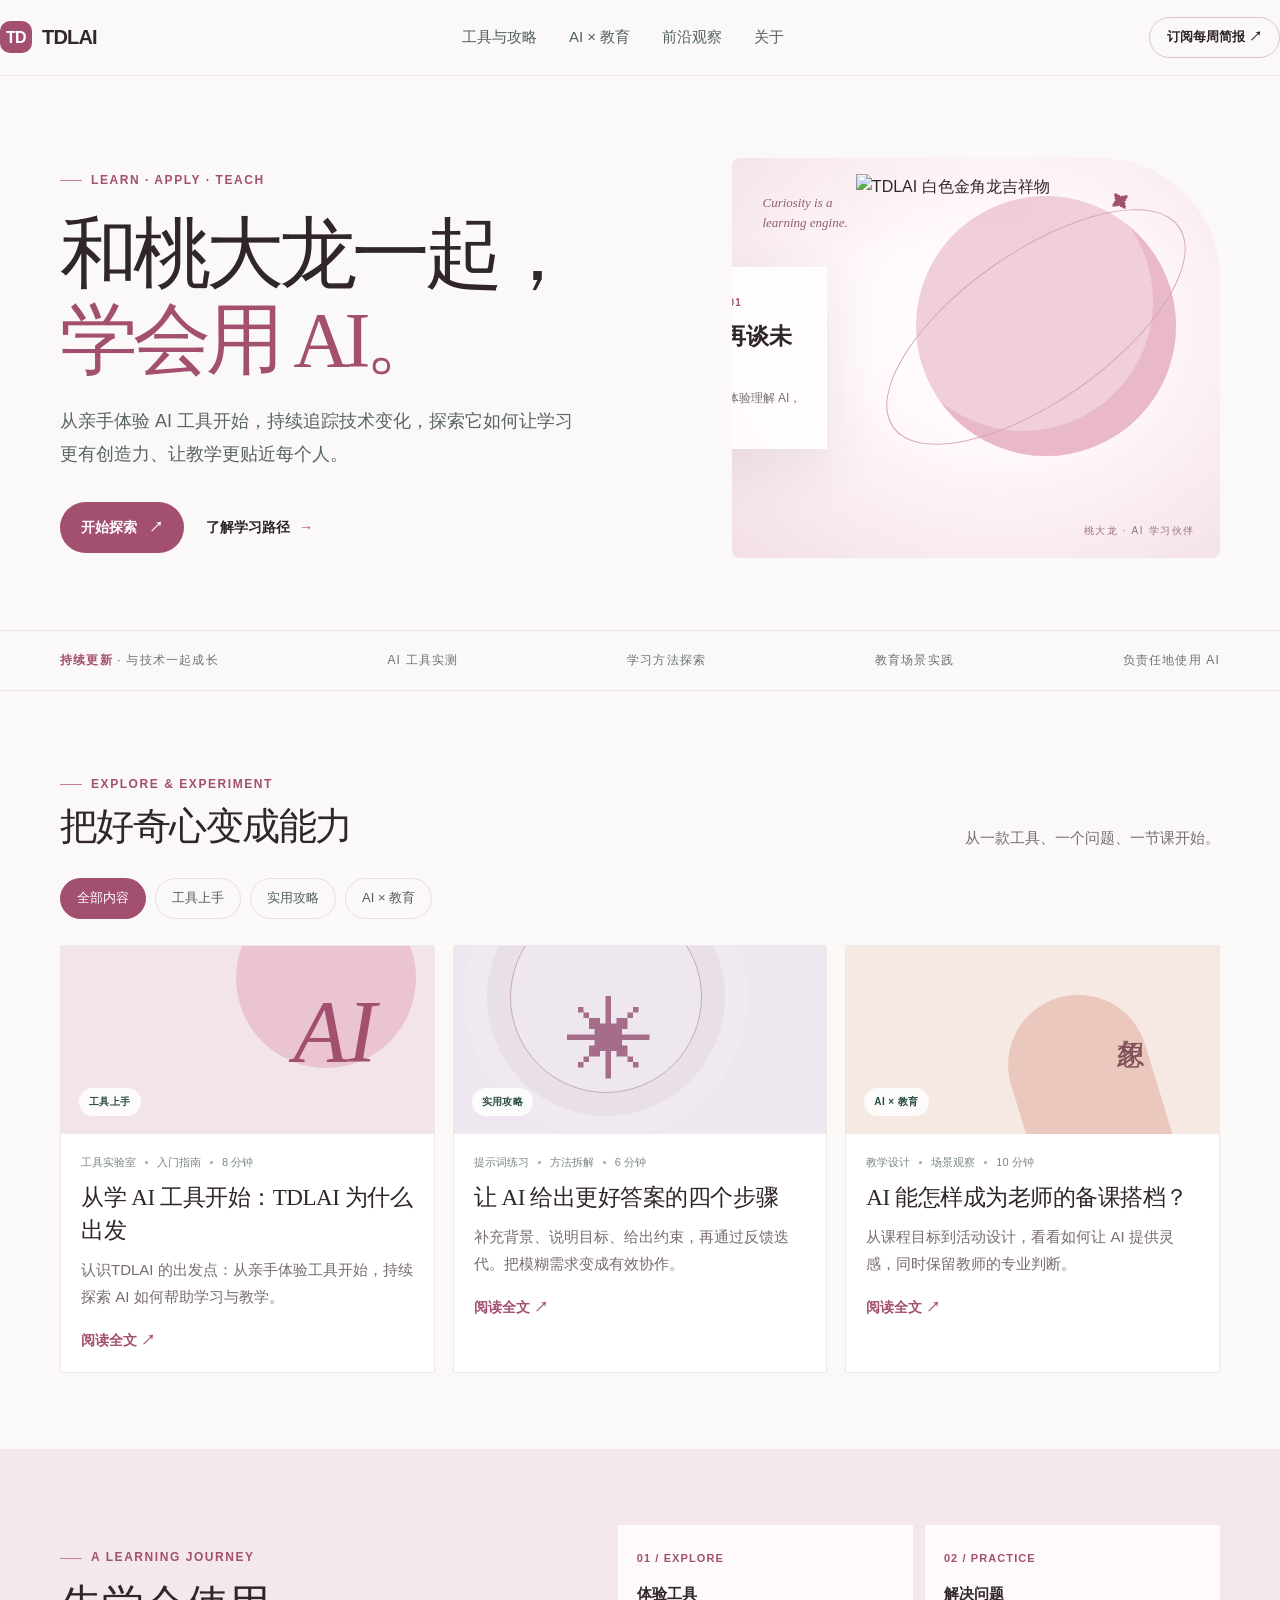
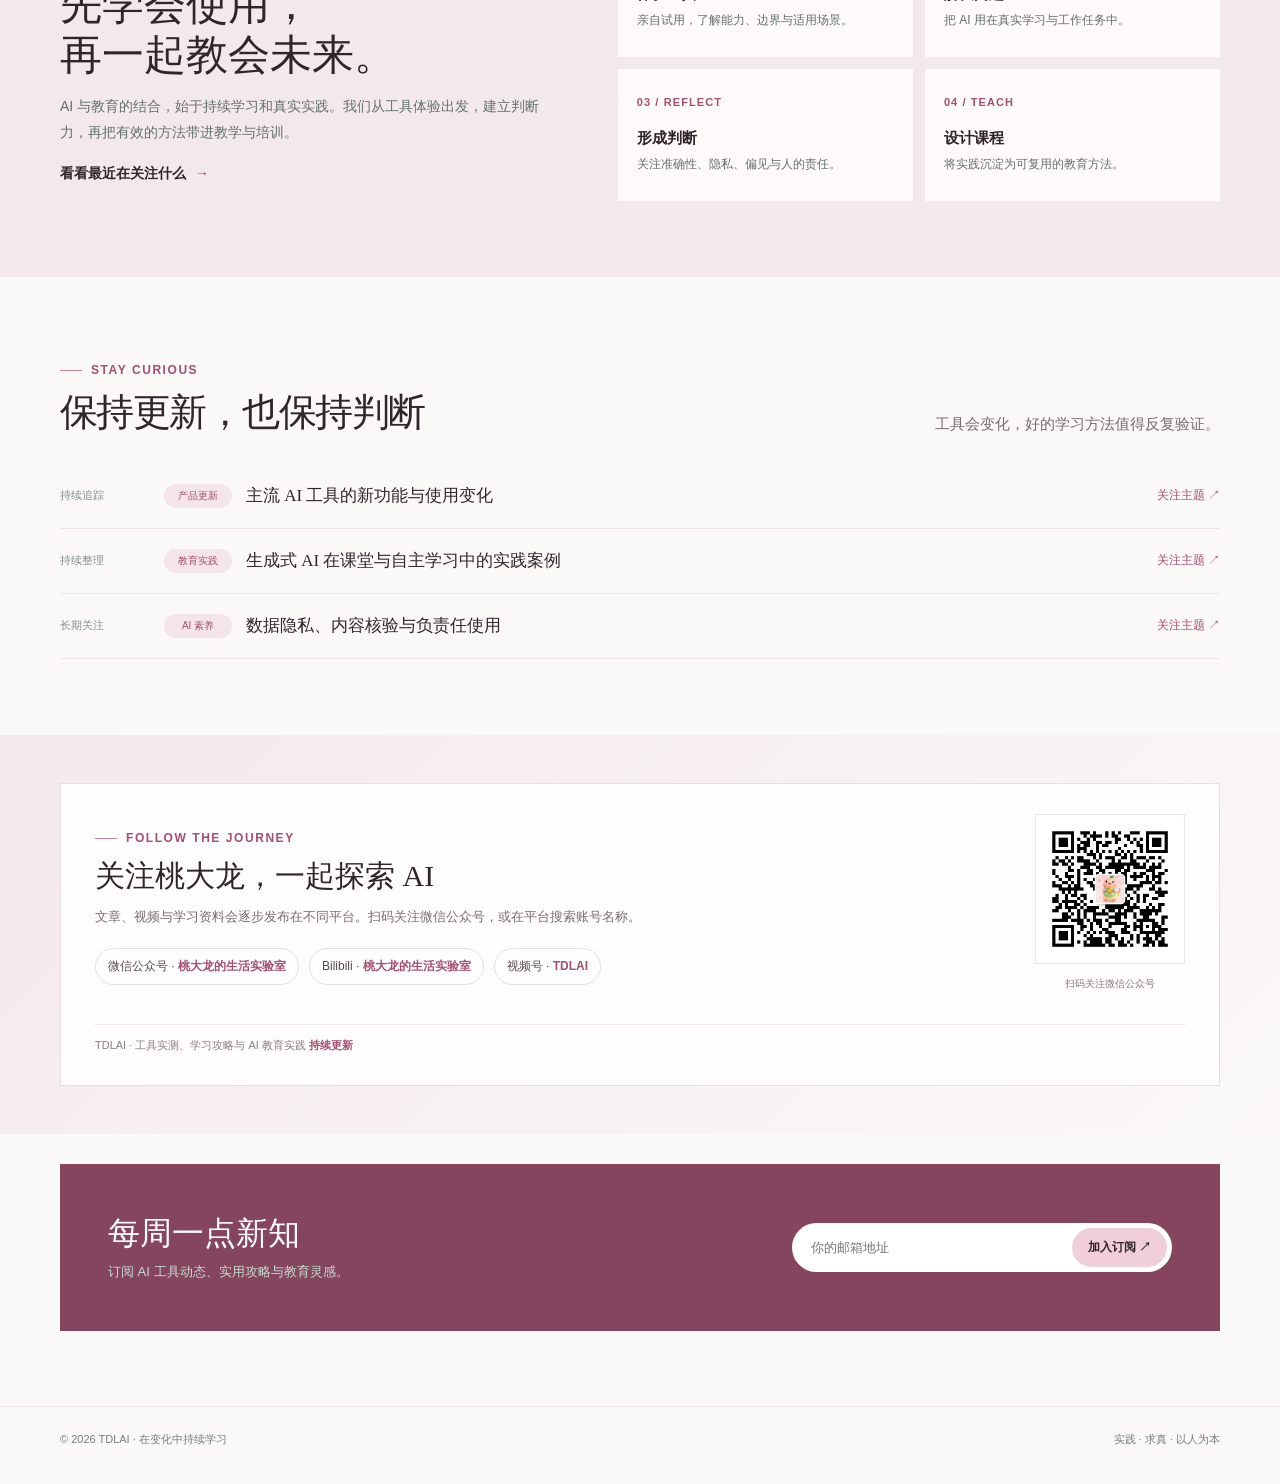
==== commit aca537d4: "Improve homepage article navigation and readability" ====
--- a/index.html
+++ b/index.html
@@ -25,7 +25,11 @@
     .ticker b,.text-link span{color:#a34f70}.filter.active,.filter:hover{background:#a34f70;border-color:#a34f70}.filter{border-color:#eadce1}.card{border-color:#f0e7ea}.thumb1{background:#f3e4e8}.thumb1:before{background:#eac4d0}.thumb1:after{color:#a34f70}.thumb2{background:#eee7ef}.thumb2:before{border-color:#c4a8b9;box-shadow:0 0 0 23px #e8dfe8,0 0 0 46px #f0e9f0}.thumb2:after{color:#a66d89}.thumb3{background:#f6e9e3}.thumb3:before{background:#eac8bd}.thumb3:after{color:#80505a}.pathway{background:#f3e9ec}.step{background:#fffafa}.step-num,.fresh .tag{color:#a34f70}.fresh .tag{background:#f4e5ea}.newsletter{background:#85455e}.signup button{background:#f0ceda}.signup input{font:13px inherit}
     .social-band{background:linear-gradient(135deg,#f4e9ed,#fbf8f8);padding:48px 0}.social-panel{display:grid;grid-template-columns:1fr auto;gap:32px;align-items:center;border:1px solid #eadce1;background:#fffdfd;padding:30px 34px}.social-panel h2{font:500 30px/1.2 var(--serif);margin:10px 0}.social-panel p{color:var(--muted);font-size:13px;max-width:580px}.social-list{display:flex;gap:10px;flex-wrap:wrap;margin-top:20px}.social-chip{border:1px solid #eadce1;border-radius:22px;padding:8px 12px;font-size:12px;color:#59464f;background:#fff}.social-chip b{color:var(--green)}.qr-inline{width:150px;height:150px;object-fit:contain;background:#fff;border:1px solid #eee3e7;padding:7px}.qr-caption{text-align:center;color:#8b7580;font-size:10px;margin-top:5px}.social-mini{grid-column:1/-1;border-top:1px solid #eee3e7;padding-top:12px;font-size:11px;color:#8b7c82}.social-mini strong{color:var(--green)}
 @media(max-width:760px){.social-panel{grid-template-columns:1fr;padding:23px}.social-panel>div:last-of-type{text-align:left}.qr-inline{width:132px;height:132px}.wrap{width:min(100% - 34px,560px)}.nav-links{display:none}.hero{grid-template-columns:1fr;padding:54px 0 45px;gap:34px}.hero-art{min-height:310px}.dragon{width:min(70%,270px);right:4%;top:3%}.art-card{margin-left:-31%;transform:scale(.88);transform-origin:left center}.ticker .wrap{justify-content:flex-start;gap:10px 22px}.ticker span:nth-child(n+4){display:none}section{padding:56px 0}.section-top{display:block}.section-top p{margin-top:10px}.grid{grid-template-columns:1fr}.thumb{height:210px}.pathway-inner{grid-template-columns:1fr;gap:25px}.newsletter{display:block;padding:30px 23px;margin-bottom:50px}.signup{margin-top:20px}.fresh{align-items:flex-start;flex-wrap:wrap}.fresh h3{flex-basis:calc(100% - 115px);order:3;margin-left:104px;margin-top:-15px}.fresh a{margin-left:auto}.steps{gap:8px}.step{padding:15px;min-height:145px}}
-  </style>
+  
+    /* Readability and quick scanning refinements */
+    body{font-size:16px}.nav-links{font-size:15px}.hero-copy{font-size:18px}.section-top p{font-size:15px}.card h3{font-size:23px}.card p{font-size:15px;line-height:1.8}.meta{font-size:11px}.read{font-size:14px}.filter{font-size:13px;padding:9px 16px}.card h3 a:hover{color:var(--green)}.card{cursor:default}
+    @media(max-width:760px){body{font-size:15px}.hero-copy{font-size:17px}.section-top h2{font-size:34px}.card h3{font-size:23px}.card p{font-size:15px}.meta{font-size:11px}.filter{font-size:13px;padding:8px 13px}}
+\n  </style>
 </head>
 <body>
   <header><div class="wrap nav"><a class="brand" href="#top"><span class="brand-mark">TD</span>TDLAI</a><nav class="nav-links"><a href="#articles">工具与攻略</a><a href="#pathway">AI × 教育</a><a href="#updates">前沿观察</a><a href="#about">关于</a></nav><a class="nav-cta" href="#newsletter">订阅每周简报 ↗</a></div></header>
@@ -36,7 +40,7 @@
 /9j/4AAQSkZJRgABAQAASABIAAD/4QBMRXhpZgAATU0AKgAAAAgAAYdpAAQAAAABAAAAGgAAAAAAA6ABAAMAAAABAAEAAKACAAQAAAABAAACAKADAAQAAAABAAACAAAAAAD/wAARCAIAAgADASIAAhEBAxEB/8QAHwAAAQUBAQEBAQEAAAAAAAAAAAECAwQFBgcICQoL/[base64]/8QAHwEAAwEBAQEBAQEBAQAAAAAAAAECAwQFBgcICQoL/[base64]/9sAQwABAQEBAQECAQECAwICAgMEAwMDAwQFBAQEBAQFBgUFBQUFBQYGBgYGBgYGBwcHBwcHCQkJCQkKCgoKCgoKCgoK/9sAQwEBAgICAgIEAgIECgcGBwoKCgoKCgoKCgoKCgoKCgoKCgoKCgoKCgoKCgoKCgoKCgoKCgoKCgoKCgoKCgoKCgoK/90ABAAg/9oADAMBAAIRAxEAPwD+/iiiigAooooAKKKKACiuT8Q+ItA8LaPc+JPFV7Bpmn2Eck891cyJFDBGBnzJZJcCMfXiv5ov25P+DlP4FfBy1u/Dv7IVjD45vogY/wDhI9TeW28PRynH+px/pmoY5/1PlRf9NqAP6atZ1jSPD+l3Gta5cw2dpbR+ZNPO4ijRB3kkPA/Ovxy/aF/4Lxf8E+vgDcz6D4f8RXPxH1e0D+ZaeEIRqMUZH/PW/mmgsgP+3iv8/r9sv/grP+0l+1/qks/xi8W3/i238z93Yz/6FocH/XLSYf3P/babzpq/MjxV8TvHHjD9xrmpTfZ/+eEf7qKP/tjTA/tj/aI/4Opvi0rzWHwX8JeGfB8C/u/M1q5utevifeGx+zwRf9/pa/HL4vf8HBn7eXxHk+z33xX8SR2//LODQ4bDQI/+/wBZw+f/AOR6/nx87/P+TR53+f8AJpAfoB48/wCChHxw+JMsk/jjXNe1+SX/AJaa1r2qXv8A6Omr5/1H44z6lL58/hzR5JP+m8Msn/tavn/zv8/5NHnf5/yadmB7h/wuf/qWdE/8A/8A69L/AMLnP/QsaJ/4B/8A22vDvO/z/k0ed/n/ACaLMD3D/hc//Us6J/4Df/Wo/wCFz/8AUs6J/wCAf/168P8AO/z/AJNHnf5/yaQ7M9w/4XP/ANSzon/gH/8AXpf+Fzn/AKFjRP8AwD/+214d53+f8mjzv8/5NAj3D/hc/wD1LOif+Af/ANej/hc//Us6J/4B/wD168P87/P+TR53+f8AJoA9w/4XP/1LOif+Af8A9ej/AIXP/wBSzon/AIB//Xrw/wA7/P8Ak0ed/n/JoA9w/wCFz/8AUs6J/wCAf/16X/hc5/6FjRP/AAD/APtteHed/n/Jo87/AD/k0Ae4f8Ln/wCpZ0T/AMA//r0f8Ln/AOpZ0T/wG/8ArV4f53+f8mjzv8/5NAHuH/C5/wDqWdE/8A//AK9H/C5/+pZ0T/wD/wDr14f53+f8mjzv8/5NAHuH/C5/+pZ0T/wD/wDr0f8AC5/+pZ0T/wAA/wD69eH+d/n/ACaPO/z/AJNAHuH/AAuf/qWdE/8AAP8A+vR/wuf/AKlnRP8AwD/+vXh/nf5/yaPO/wA/5NAHuP8Awuc/9Cxon/gH/wDbaP8Ahc5/6FjRP/AP/wC214d53+f8mjzv8/5NAHuH/C5/+pZ0T/wD/wDr0f8AC5/+pZ0T/wAA/wD69eH+d/n/ACaPO/z/AJNAHuH/AAuf/qWdE/8AAP8A+vR/wuf/AKlnRP8AwD/+vXh/nf5/yaPO/wA/5NAHuH/C5/8AqWdE/wDAP/69H/C5/wDqWdE/8A//AK9eH+d/n/Jo87/P+TQB7h/wuf8A6lnRP/AP/wCvR/wuf/qWdE/8A/8A69eH+d/n/Jo87/P+TQB7h/wuf/qWdE/8A/8A69H/AAuf/qWdE/8AAP8A+vXh/nf5/wAmjzv8/wCTQB7h/wALn/6lnRP/AAD/APr0f8Ln/wCpZ0T/AMA//r14f53+f8mjzv8AP+TQOzPcf+Fzn/oWNE/8A/8A7bSf8Ln/AOpZ0T/wD/8Ar14f53+f8mjzv8/5NOzEfQGnfHGfTZfPg8OaPHJ/0whlj/8Aa1fQHgP/AIKEfHD4bSxz+B9c17QJIv8AlpouvapZf+iZq/P/AM7/AD/k0ed/n/JoswP6DvhB/wAHBv7eXw4kjt7H4r+JJLc8SQa5DYa/H/3+vIfP/wDI9fsb+zx/wdTfFlriDT/jR4S8M+MLdv3fmaLc3WgX4PqIb77RBL/3+ir+GTzv8/5NHnf5/wAmkB/q6fs9f8F4v+CfXx+uYNB8QeIrn4cavdhPLtPF8I06KQn/AJ5X8M09kR/28V+xujaxpHiDS7fWtDuYby0uY/MhngcSxuh7xyDg/nX+Jt4V+J3jjwh+40PUpvs//PCT95F/35r9L/2NP+Cs37SX7IGqRzfB/wAW3/g638zzJLGD/TdDuP8ArrpM37n/ALbQ+VNTA/1uaK/l2/Yb/wCDlL4E/GO1s/Dn7XtjD4Fv5cRf8JJpjy3Ph6eUZ/1uc3mn54H74Sw/9Nq/pd8PeItA8U6PbeJPCt7Bqen38cc8F1bSJLDPGRnzIpIsiQfTikB1lFFFABRRRQAUUUUAf//Q/v4ooooAKKKKACvza/bz/wCCk37N/wDwT88FJqHxPvH1LxPqFvJJofhiwdH1HUOeZcHPk2ikfvruY+UvT95LiM/GP/BXv/gsj4I/YI0Sb4V/CNrTxB8ULm2MzxzPvsdCt263eokHmXH/AB7WYPmynk+XFgyf5vP7TX7X3xM/aB8dav4u8T63f61qeuyeZqes3z/6df8A/wAah/594Yf3MNAH6a/8FKP+Cz/7QX7aniOSx8fajD/Ylq++z8KabNJ/YdpIOkl3/wBBC7GeJpv3P/PGGKvw78U+MPEfjC//ALV8SXT3Mn/TT/lnXH+d/n/Jqv53+f8AJpgaHnf5/wAmjzv8/wCTVfzv8/5Ndh4J8B+OPiR4jt/CvgDSrnV9Ql/1cFonmS110aOIxFb2OHVzkrVqGHoe3xDscv53+f8AJo87/P8Ak1+yPwO/4I6fFLxTFHqvxx1mHw3bf8+Fp/pt9/8AGYv/ACLX6i/Dj/gm3+yF8MIo55vDia5cxf8ALfWZvtP/AJC/1H/kCv6Cyjwy4lzX97Wp+z/xn895v4p8MZcvZUqvtKn9w/lM0fwv4m8RXQsfD9hc3sn/ADzhhlk/9E19G+Ff2G/2t/GEUc+leA9Vjjl/5aXcP2b/ANHV/W/pkXw/8E2H2Hw5BbWNvF/yztIYoov/ACDST/EHRIf4PMr9+wPgjSavi8TUP56x/jfi/wDmDwsD+ZrQf+CUX7YmseX9u07TdN83/n7v4v3f/fn7RXo+j/8ABG39pOaWT+1dY0G2/wCef766l/8AaNf0ITfFWDrBBUH/AAtOf/nh/n86/SaXgrkdL/n5/wCBn5vifGriKr/B9n/4AfgsP+CM/wAcPM/f+KtB/wDJr/4zXQf8OW/iN/0PGlf+A11/hX7fzfE64zjy6X/hY9z/AM8/8/nXtf8AEH+GP+fP/k54NTxh4s/6Cv8AyQ/Ef/hy38Rv+h40r/wGuv8ACj/hyp8Rv+h40r/wEuq/cD/hYd//AM86nm8b6vZ/8fEDx/8AXRKzfhPwpGShKGr6c5C8XeL5Rc1iXb/r3A/Dj/hyr8R/+h40r/wGuqP+HKvxG/6HjSv/AAEuq/cf/hYmof8APKrH/Cwrn/nn/n86v/iEHDP/AEC/+TmX/EYOK/8AoK/8kgfhx/w5V+I3/Q+aV/4B3VH/AA5W+I3/AEPmlf8AgHdV+5P/AAsG4/uUf8LBuP7lY/8AEI+Gv+gX/wAnF/xGHiv/AKCv/JIH4Xf8OVfiN/0PGlf+Al1Vj/hyt8Rv+h80r/wDuq/b/wD4WFc/88/8/nS/8LJv/wC5/n8q2/4hBwz/ANAv/k5z/wDEYOLP+gr/AMkgfh//AMOVviN/0Pmlf+Ad1R/w5W+I3/Q+aV/4B3VfuB/wsO//AOef+fyqf/hYVz/zz/z+dH/EIOGf+gX/AMnD/iMHFn/QV/5JA/DD/hyt8Rv+h80r/wAA7qrH/Dlb4jf9D5pX/gHdV+4H/Cw7/wD55/5/Kp/+FhXP/PP/AD+dH/EIOGf+gX/ycP8AiMHFn/QV/wCSQPww/wCHKvxG/wCh40r/AMBLqj/hyt8Rv+h80r/wDuq/cD/hYd//AM8/8/lR/wALDv8A/nn/AJ/Kj/iEHDP/AEC/+Th/xGDiz/oK/wDJIH4f/wDDlb4jf9D5pX/gHdVY/wCHK3xG/wCh80r/AMA7qv24/wCFh3//ADz/AM/lR/wsm/8A7n+fyo/4hBwz/wBAv/k4f8Rg4s/6Cv8AySB+H/8Aw5V+I3/Q8aV/4CXVJ/w5V+Iv/Q8aV/4CXVfuD/wsO/8A+ef+fyo/4WPc/wDPP/P50/8AiD/DX/QL/wCTh/xGDiz/AKCv/JIH4f8A/DlX4jf9DxpX/gJdUv8Aw5b+Iv8A0POlf+Ad1X7b/wDCyr//AJ5mj/hZV/8A88zT/wCIPcNf9Av/AJOdH/EYeK/+gr/ySB+I/wDw5V+I3/Q8aV/4CXVH/DlX4jf9DxpX/gJdV+3H/CyLn/nl/n86n/4WTc/88v1/+vR/xB7hr/oF/wDJx/8AEYOK/wDoK/8AJIH4gf8ADlX4jf8AQ8aV/wCAl1R/w5W+I3/Q+aV/4B3VfuB/wsq//wCedH/Cyr//AJ50f8Qe4a/6Bf8AycX/ABGHiv8A6Cv/ACSB+IH/AA5b+Iv/AEPOlf8AgHdUn/DlX4jf9DxpX/gJdV+3H/Cyr/8A55mj/hZFz/zy/wA/nR/xB7hr/oF/8nD/AIjDxX/0Ff8AkkD8R/8Ahyr8Rv8AoeNK/wDAS6pP+HKvxF/6HjSv/AS6r9wP+Fn6h/zzqD/hZ9//AM86P+IPcNf9Av8A5OH/ABGHiv8A6Cv/ACSB+I//AA5U+I3/AEPGlf8AgJdVy95/wRh+OEMsnkeKtBlj/wC3r/4zX7vf8LQ1H/nlS/8ACz9R/wCedL/iD/Du3sv/ACc6qfjDxZ/0Ff8Akh+AGsf8EdP2k7Ly/wCytY0G+/7bXUf/ALRrz/WP+CUf7YmjmT7Dp2m6l5X/ADwv4v3n/f77PX9I8HxTm6zwVow/FSD/AJbwV4tTwV4f/wCnn/gZ7dLxr4npb+z/APAD+S/xV+wf+174Qikn1XwJqskcX/LS0SK5/wDRNfNGveE/FfhWb7P4i02502T/AJ53cMsf/o6v7dYPiBokx/frS6lceBvGFr/ZWuQQ3tvJ/wAs7tPNj/8AI1fn2O8EqNr4TE1EfpWB8b8X/wAxmFh/X/gZ/DRR53+f8mv63/iP/wAE5/2Q/ipDLPceGIdIuJf+W+jP9i/8hf6j/wAgV+YPxs/4I6ePfDkUuq/A7XIdbt4v+XDUv9Guf+/3+pl/8hV/Peb+FnE2X/vqP7z/AAH77k/ipwzmP7mt+7f98/F7zv8AP+TR53+f8muw+IXwx8f/AAl8RyeFfiNo15omoQ/8sLtPK/78/wDPWuH87/P+TX891qOIw9f2GIVj+i6NbD4ij7fDu52Hhzxh4j8H3/8Aavhy7e2k/wCmf/LSv3D/AOCa/wDwWe/aB/Yt8RR2PgPUYf7EmffeeFNSml/sO7kPWS0/6B92cczQ/uf+e0UtfgZ53+f8mjzv8/5Nch2H+wn+wX/wUm/Zv/4KB+Cm1D4YXb6b4n063jfW/DF+Uj1HT+eJccedaMT+5u4T5TdP3cuYh+ktf4w37Mv7X3xM/Z+8daR4u8Ma3f6LqehSeZpms2L/AOnWH/x2H/n4hm/czV/pDf8ABIX/AILJeCf299Eh+F3xdaz0D4oW1sJlihk/0DXbZf8Al704npLj/j4syfNhPI8yLmNAfvnRRRQAUUUUAf/R/v4ooooAK/Av/gsn/wAFedG/YF8GN8KPhdNa3fxU16zNxE0+JrfQrDcYjqt5GAAZOcWsGMyy8n91Hh/sv/gpX+374M/4J8fs3XXxT1ZYr/xPqUh07wxokjnOoak3Qy9GFpAP3txLxiLgHzZIgf8AKY/a/wD2ovH37QXxP1zxT431ybX9T1m8lvdY1J/+X+//APaUMH+pt4f+WMKUAef/ABy+OXiP4teI7y9vr68uY7q8lvbi4u5vNub+6n/111dzf8tZp68H87/P+TWf53+f8mjzv8/5NAGh53+f8miEzzS+TBG8kldD4I8EeKviR4us/BHgexm1LVL+Ty7eCD/WyV/Tf+w7/wAE7vB/7PNpb/EX4mJDq3jA/vN/+ttrD/r0/wCm3/Tb/vzX63wpwfmHE+L9lh1+6/5+H5LxZxjl3C2DdbFP95/z7PgD9kz/AIJO+N/iNFaeN/j683hzSJf3kemx/wDH9PF/01/59f8A0dX71/Dv4W/Bf9nzwwfDfgHSbPQ7P/lpHAn72T/rtN/rpa0/EnxBhsozY6XzJ/frxe81i91OXz7h6/1V4V8PMqyKkvqtL/t/7Z/lNxP4gZvn9e+JrWp/8+/sHsOsfE6Yj7PpaeXXm154j1S8P753rlwMVZ8//P8Ak1/R9PA0KX8I/BauJrVXoWPO82iq9Feiebdliiq9WK5w2Jud1TQbp7lIIEffVLGCTX3b/wAE/wDwHpevfFm/+LXiGBJNL+HWnya1JHJ/qpL7/U6dF/39/e/8Ar884oznDcM5Di8+xXwU4X/yR9jw7kmK4mz3CZNhfjqVPwP0f/Y3/Y38G/D68s4/GVhDqfjfy4pNQ8797Hpv/TrD/wBNv+fib/tlXuP/AAUb8FfDNvhnL4fuLSGTUI7eWSKfbmSOQRcH8etei/sMG51y+ufEmpz/AGmeX/SZZP78s9fKn/BR3xHLM+tzr0is7r/4zX/MLW484i4s4vwHENSu/bVMTCnD+4uf7B/0VR4I4d4X4exfD1OgvY08PNz0+N8j+M/AGGatCufhmrYg71/1UU7+zjzH/NDUSU3y7GhVeiitThCiiigCvViiq9AFiq9WKr0AFFWKKAK9V60Krz9qAK9FWKr10AFV6sUUAV6KKKDoCiiigAoqv/03/WirjUhNtQknY1lCcVeSsWKKr+d/n/JqxUGQVXooreyHdhRRRTC7Cq/nf5/yasVXoC7Niz13VbQYheu30f4jzw/uNUTzK8wqvXLVwlCtuejSxNakeu+OPAvwm+Ovhd/Cnj7SbPV7OX/lhdp5nl/9cf8AnlX4Wfta/wDBJ7xF4LivPHH7ObzatYRfvZNGn/4/o/8ArjL/AMtf/R3/AF1r9fYryexk8+3evV9C8dwXsX2LXP8Av5X898T+H+U57Rf1ml/2/wDbR+9cL8eZvkNa+GrX/wCnf2D+Im8gnsrqSxvo3ikik8uSOT/lnVfzv8/5Nf1U/to/8E//AAT+0tpMni7wf5Ok+L4v9XfRp+6u/wDpld//AB6v5gPiH8PPHHwk8W3ngf4i6dNpOqWH+sgnr/KvizgrMeFq37xe0pf8/D/VnhPjXLuK8Jek/Z1P+fZyvnf5/wAmvePgb8cvEfwl8R2d7Y315bR2t5Fe29xaTeVc2F1B/qbq0m/5ZTQV87+d/n/Jo87/AD/k1+Mn7H5H+rH/AMEb/wDgrzo37fvgtfhR8VJ7W0+Keg2guJXt8Q2+u6fnyhqtnHg+XJni6g/5ZScj91JiP99a/wAWf9j/APai8ffs+/E/Q/FXgjXJtA1PRryK90fUk/5cL/8A9qwz/wCpuIf+W0L1/q3/APBNT9v3wZ/wUH/ZutfinpKxWHifTZBp3ifRI3OdP1Jepi6sbScfvbeXnMXBPmxygAH6U0UUUAf/0v7+K5LxJr+heEdCvPFXiS5isLDTYJLm6up28uOCKEGWWSSUniMAZPt+nW1/LD/wc1/t4WHwU+Adh+x54Vvvs2o+PbeTUvEpj/1sPh23kx5f/b/dgQ/9cY7igD+TH/gtX/wU68R/ts/tCan490qea30Dy5dK8KWsv7s2mg+b/wAfXlf8srvVZf3twTz5Plw/8sq/Avzv8/5NbHjDxVq3jDxHeeI9V/1l1J5n/XOuXoA0PO/z/k10Xg3wl4k8feKLTwf4VtZr3U9Tnit4II/9a8tccAScCv6Yf+CYv7F6/CnwvH8bfiHamPxHrNv5lmkif8eNjP8A+1p//RNfqfB/DGL4pzZYWj/D/wCXh+T8YcUYThbKHi6/8T/l2fSv7D37EnhD9lbwZ/bWteTfeLL+P/iYX3/PP/p1tP8Apj/6Or6P8Y+NzdL9isf3dvVjxr4w82T+y7L/AFdeXhg3Ff7WcPcP4TKMJSoUKdoQ2P8AFviDiHGZ5jKuMxtX95Md5/t/n86Kr1Y8n/P+RX616H5l7ToFFFFcwe0QVYoooOX2oUUUUHWFfqT+zdaDwV+wP448a2x8q48S+JrXTiP+mVlF5w/8jXFflqTgiv1h0Vjaf8Eu9Ou4O3iXUjJ+Myf4V/A30j8TWpeGmJo0P+Xj1+65/dn0dsNRxfibhXW/5dn6jf8ABOC8h/sq4hm7XEsdeD/8FC/C01xpfiGGBPnltLr/AOPf+0qg/wCCfPjv7L4m1HT55P8AlpFcx/8AbeKvtv8Aa08FjUrF9V8kSIP3h/246/5nOG8xWAWDzJ/8w+IVT+v/AAE/394lwbxOZYzLqn/MRScD+PyzmyOa6CDCg1Y+Ifg6++HHxG1fwRff8w+48uOT/npF/wAsZf8AvzWfDN2r/sly3G4XN8uoZng/gqJT/A/5Mc3wGKy3MK+WYv46bf5mzRVeivoD5QsUVXopDLFFFFAgoqvVigAooooAKKKP3tAFeijy5qPsd9L/AKhHlqW0tykm9kV6Kmu9J1S1P+mwvH/10qGuhNNXTNg8n/P+RR5P+f8AIooqjnAgHrXT/D7QdK8U+O9D8O62/l2d/qFrb3D/APPOKeWKGauYn7VnzSzw/v4H8qT/AJ6V52KozxGFlQg7Npnfhayji4ymtE0f0u/s4/E34MXmsap8AvGvhiwtrC0uJbIWZii8pIoJfJ/1VfF37fn/AATp074V2F58ZvgdC/8AYsBM+paXGDJ9mjHH2qHPWH/nvF0iHI4NeZeNfFV+dd8F/tQ6JJ5cfjLT4rm88v8A5/4P3N3/AORovO/7aV+9fwM8cRfF74QeVGsclxax/L5n7zenb86/5f8Ag7xB4t8MfELH5Pj6zqThVnz3+2r+/wA//tkj/pQ414A4U464IwWcYCgqcKlNclvsO3+e8T+MzIzirBxjmvr79uH9nn/hQXxekg0KDy/Dmvebe6X/ANMP+e1p/wBsJv8AyD5dfHxUlMd6/wCmHh/PsDxNlGGzzLqn7uov6R/zscQZJj+Hs3q5PmPx0ySiiivuT48KKKKQFeirFV6CPahVerFV66A9qHnf5/yar+d/n/JqxVeftT9Tr9Dv/CnjCe0fyL395HXgv7ZH7Hngj9q/wH50QSx8QWEf/Er1LZ9z/plN/wBMq7EDaMV6j4K8V/Y5P7Mvv9XLX5rxBkWEzbCVMJXp89Oe5+h5JnmMynGUsZg6vs6lM/i68feB/Ffwv8Y3/gHxzaPZanplx9mngk/5Zy1xvnf5/wAmv6ev+Cl37Glt8aPA8nxR8B2uPE+hW/mbI0/4/rb/AJ5f9dYP+WH/AH6r+X0iYcGv8U+MeFK3C+bPDP8Ahv8Ahn+1nBXFlDinKFi1/E/5eFjzv8/5Nfvr/wAEU/8Agp34k/Yl/aF0/wAfarcTXHh/y4tK8WWkf7z7ZoPm/wDH1FD/AM/ekzfvYP8Apj5kX/LSv5+q6jwf4q1bwf4js/Eelf6y1k8z/rpX5KfrJ/uN+G9f0LxdoVn4q8N3MV/YalBHc2t1A3mRzxTASxSRyg8xkHI9v162v5YP+DZP9vC2+NnwEv8A9jzxZe/adQ8A28epeGpJP9bP4duJMeX/ANuF2TD/ANcZLev6n6QH/9P+9jV9asND0yfW9XmS1tLWOSWeaQ4SOOLJLn8Oa/yJ/wDgsB+2vqv7Yv7TXiz4xee/2fxlqH2nT43/AOWGg2P7nSIv+mX7mLzrj/ps8lf6HX/Bfz9pOb9n3/gnL4q0fRZza6z8S7iHwXaMWA8uK/Eh1GX8NOiufx2V/k6/E7xT/wAJh481DXIP+PeWTy7f/pnFB/qaAOP87/P+TRVfzv8AP+TRD580scECebJLVxi5NRXUltJNyP0i/wCCbH7L/wDwvz4xp4q8RweZ4b8L+Vc3HmJ+6nuv+WVr/wC1f+AV/Ub4q1kaDp/2KD78tfLn7FnwMg/Z3/Z/0fwleokV+Y/tuqSf89Lqf/Xf9+P9T/wCvQte1ebWNTklr/aXwz4RpZDktKlUX7yp79T1P8X/ABN4sefZ5VqUn+7p/u6f9f3yjN++lxR53+f8mq9WIO9f1h5I/lj2ncKsUUUGAUUVYoAIO9WPJ/z/AJFV6sVznOFHk/5/yKsVXoArz9q/XH4MwDxp/wAEufEulwfvZPD3iaSST/rlNHHN/WvyOnr9Xv8AgmNqUPjTwb8V/wBn+8cb9Z0iPVLRD/z0sh5MuP8AtnJEK/j/AMccr/tjw7xUF0a/HR/mf2B4HZt/ZXiJhatXqZP7JfxOg0Dxboeq+Z+7uo/7NuP+usH76H/2pX9G5hg+JHw6GZPMkjj/AHiV/IR4D1Kfwf431DwBfSfZpJbj/R55P+Wd1B/qZa/od/Y1/aI/trTo9J8Rn7LqNr/o15av2r/knwE6WDxtbA4z+HM/6eOJcHVxmDo5pg/4lM/Nj9v/APZlvrizk+JHhyDzNQ0eP/SI0/5b2H/PX/t3/wDRP/XKvyIsp/Or+0b4r/Dmw8QWf9q6V1/1kb1/OV+11+xpqvw/udQ+JvwytP8AiV/6zUNNjT/jw/6aw/8ATp/6Jr/c/wCjp4xUcJSp+HXFVb/sHqf+2f8AyP8A4D2P8TvHjwvrZr7Tj/hqlr/zEU1/6Wv/AG7/AMCPgeGarFc/DNWh53+f8mv9t7q1+h/j1aSdrF1pztyo5+lTrc5Xp+lfrR+y7+wx8JPElro8Hxvmmutc1q0i1H+zY5vs0Vpaz/8AHp53/LaWaeH99/0x31sftk/8EzF+FOgXPjj4Nz3Nzb2n7yTTLhvMLxf9Mpf/AGjX8a0vHDw+rcUVeGFW/eU5+z9p/wAu+f8Ak5/6if1hV8F+O6PDtLiR0v4kPaez+3yf4D8g/O/z/k1YrHhmrYs/33Sv7DTTXMj+T2mnyvRhDD5prtdD+H3iDXIri4s4f3dtH9onnk/dxQRf89ZZa9+/Zg+Aep/Gr4haf4csdkfm4k3unmRwW0H+tupf/RVv/wBNv+udfUn7fFv4V+DUVp8Avh7B9msbXypL9/8Alrd33lf62WX/AJa+R5kdfieY8W0qefUeHsAr1Z79kv62/wAj9ry3g2tVyKrxJjNKdP8A8qH5TzRQRSyGF/M/26g87/P+TRNN5tEHev2xban4jVp66E8QEvJr2X4SfA74gfGfxFH4W8Bac95PLJ+8/wCeUf8A11r2f9kL9k3xT+0147Gl2LvZaDpnlSanqOz/AFEf/PKL/ptPX9Tvwf8Ag98O/gd4Ji0H4eaVDp1nax+Wh/5aSf8ATSWXP7yv494/8UMHwu3lmA/eYj8Iep/YPh54V4zim2ZZn+7w/wD6Wfi7oX/BNjwD8IvA1x8RP2jtYe2sLSPzJ7WxT/Tbg9IooZesXnf88Yf3v/TavzL+Mfxjs7+5k8KfC/S7TwroNt+7gtbH95J/21uv9dLL/wCQq/Z//gq/4r1zSvCFhotvI8Vta2cl4H/v3M8sVpn/ALYRSyf991/NjLciQHyz0rPw1+v8SYR8S5/XdRtuyv7kPls357pHd4l0su4bxK4byOj7P/p59uZqz9qr1X87/P8Ak1Yr+zz+MQoqvR53+f8AJp2ZzBWfeVYrPn7UeZvSufov8GP+K8/YZ8QaH/rLjwT4kiubf/pna6rF/wDHo6/T3/gnV8QPsrW+lTyfJcxxI/1r8yP2BYf7S+GXxm0Of/Vy6Pplx/34upf/AI5X1X+xzNPpuv288H/PP/2rX/LR9JvBLJfF94/Cf8vOSf4H/T74BYh554P0sHW/5d859Pf8FHvg0vj34YaxYW8fm6jovma1p/8A2w/4+4v+28P/AKLjr+aaGXL59K/sb+PoWXT7TxLKicpFcf7+P9aK/k3+PPgP/hVfxk8SeAIP+PewvJfs/wD16z/vof8AyDLHX+if0VuLHiMLjuCsQ/4f7yn/AIJ/1/5Mf5v/AEkOF1RWA4vw60qfu6n+OG39f3Tzf91RVeDvViv9gz/KQPJ/z/kUUUUAFV6sVXroOcrz9qr1Yqv53+f8mug6AqvP2oooAr1Xh/dVYn7VXn7V0Gvtbnt3hXWRr2k/2ZP/AKyL/V1/MX/wUy/Zlh+C3xZ/4WD4WtfL8P8Aid5JNif6qC+/5axf+1a/oU0LU59N1COWCuP/AGwvgnp/7QPwI1jwbFGn2uVPtOnyf3L6D/U//Gf+B1/K/iRwpSz7JKtOl/EXvw9T+qfDbi2tkOeUalT+G/3dQ/jpoqveQT2V1JYzp5UkUnlyJJ/yzqv53+f8mv8AFKUXGTi+h/tRFqSUo9T9j/8AgkD+2vqv7HX7TPhT4wid/s/g3UPtOoInPn6Df/udXi/78y+db/8ATZI6/wBdnSNasNc0yDW9ImS6tLqOOWCaM5SSOXBDj8Oa/wANf4Y+Kv8AhD/Hmn65P/x7xSeXcf8AXKf/AF1f6xX/AAQD/aTm/aC/4Jy+FdH1qc3Ws/DS4m8F3bBgfMisBGdOl/HTpbb8d9QUf//U7r/g7X/aOnHxX8H/AAJspsW/g3wvda9JsHP2/Xbv7HaZ/wCuEVjKf+2lfwW1/RP/AMHHHxmm+J3/AAUH+LlwJM28fiS10G3T+5FoWnxWc3/k55lfzoUAWK+6/wDgnf8ACE/F79pvR4r2PzbDQs6reH/rh/qov+/vl18GV/RJ/wAEdvhl/Zvw2174kTx/vNY1D7HH/wBc7L/7bIP++K/dvDnKP7b4twtGt/Dh7/8A4Afi/iDm6yPhLFYii/3k/c/8DP2E8VXn9m6NHY/8tJa8lYEkYrqvGt59r1TyP+eVcsDkZr/dnA0vZUT/AApx1V1azuLViq9WK9k8UsUVXqxXA9wCrFV6seT/AJ/yKRzliDvViq8HeiucAooopgVpTkA19B/sdfGiH4DftIeGPiHev5emQ3H2PUs/8+N7+6k/WTzv+2dfOkwAAFZE/avms2y2lmmXV8uxHwVE1959PlWYVctx9HH0f4lNn6b/APBST4HTfBv44z+LPDcf+h6h/pMciVo/s6/Fqx8SS6fPfX39m6xa/u7O+/8AaU3/AExr2z4U+Kk/bZ/Y4bwJq0n2nxp8OIooG8z/AFs9kP8Aj1k/Efup8D+5X5Fyw658K/GUljfb44/M/wBXX/Ip4v8AAeN4X4nrU6ytq/6/U/62PCrjDB8X8LUcTSfQ/rw+CXx2s9Uhj8F+OYPsN8P4P+WUn/TWKWvS/HvwwttRh/tSxfBH3HSvwL/Z6/aVsfstv4V8cP8AabP/AJc7v+5X7RfCP40Xtrpsccsn9s6T/wA9I/3kiV/PGV5nTnJYTHuzW1Tse9nORVsBVeMy9XT3Xc/Kb9o//gnvoXiu/uPEfwr8nw/rkv7ySwk/d2N3/wBcf+fSb/yD/wBcq/Hbx54P8cfCXXrjwr8RtKudI1CL/WQXCeX/AN+f+etf2z614Z8I+O9FfWdGlR4CnmNz9zjNfjx+0H8WvgT4q0CfwN8QNDm8QaZF5vl+fDF8n/XKbzvOir/VzgD6R/EPBtOnknF3+14dq1Op9v8A+3/r3j/OTizwCyTjfEzzXhj/AGfEJ3qU/sP/AOQPGNe+IV94b/b08QQef5dnLJa20af884vssXk1+7PjG8t/iJ8Ck1aH/W+Xkf7Elfy7fGDxJPd/tX6hqtj/AM87Xy/+2EUX/wAar+jX9nbXJvFPwOfTd/Jt/Mjr/MmhnbfEGa0I/BiHUa9eh/o1nOWKhkuXYiS/hKCfp1P5ef2r/Adj8OPi1cDRE8vT9aj+228cf/LP/ntF/wB/vMrw/RzPd3MdhB/rJZPLjr9MP+ChHgSf/hF5PEkCfvNB1T/yVvv/ALdFH/33X5jeENXg07xFpd9ff6u2vLWST/v7X/UT4H8WVOLfC/A5hUftKlNezqf44f8A2vKf82njJwlS4X8RcThKS9nTqfvKf/b5/TZ/wTk+H3h7QvB58Zwx/wCkavdyxRv/ANO1jL9kh/8ARUk3/A6+CP8AgqR8NvE1h8abzxHeI8tnLZ/bIH/vxeZ5U3/fiXy/+/lfoX+yhdf8Id8NPCsPmf6u0lj/AO2v2qWvsH4p/Dn4aftGeDV0TxnaPi1fzbeeHMVzazf9Mj/+uKWv5Ep8VzyLj2tnFf8AeQu4fK/+Vj+6sRwd/bfh5RybB/u6loTP4twZvMya7/wT4W1Txn4nsPC+iJ5l3fXEVvHH/wA9JZ5fJr91vG3/AASB8EXsks/gPxK9rHJ/yzkT/V1j/s//APBPDXP2cvjjpnj3xJrdnrWn2MctxaeWnlyR3X/LHzYv+2tf2jivFrhWWV1a2Bq/vbaQae5/DuF8H+K/7TpUcbS/d+0/ieR+mf7PHwl8L/AP4caf8MPD4R2t/wB5dz97q5P+ul/z/wAsq+rdRGNNhaDrFXz3o+sfvZK9Y0bxJBNF5H+sjlr/ACIxuLq47F1cXi3+8mf7DYDA0suwdLBYSl+7pny3+2d+ziv7Q3w6xoxC6hZRyxNHg5nt58ebH/11EsaSwnH+tjHQOa/lC+LXwN+I3wa1m40vxvp0tt5Unl/aNnlxSf8Axr/rjX9vJm8kf6C+f+ulY+t6D4a8W2Ell4w0i31CCVPLkSaGK4jev6J4G8TsdwdSeDnS9pSfQ/mnjrwwy/jCr9cpVfZ1D+EfyZ4f+WeasZlHWv699f8A+Cd37EnjDfLdeDbexuZOv2Ka5sif+2UEoFeU+Jf+CUn7MyWktx4S0h5ZFHyQXN5Kkf8A38HNf2jhfHXhSskq9Gon/wBuf/Jn8PYrwE4ro3dCtTf/AIH/APIn8qjbQMtVZXQ8LX7KfHz9l/4N/A23ku/in8N/EGi2G/P9q2NzLe2X182Ga48r/ttBXyjZ/s5fBH4s20g+CPxBt/7U/wCWela6n2aWT/rlL5MH/oiv3LAcc5PmNBYtKoqf89rw+fI52+enmfguZ8CZvltT6q/Z8/8AJ9v/AMn5T4ZJKrnrX014D/Yz/aU+J3gweOPB/hia5sJY/Nt3kmijlni/56wwzf62vNfE3wa8a/Dj4iaf8PvixpVxpP2m4iBL/wCqktp5f9bFL/y1ir+mPwJ8R7rwF8dda8L6oqx2MF/JBbQ9I47WD91BFD/2xr+Z/GnxixfhxgMvrZFTp1PrE/jn8HJ/24f0F4O+ENPj7E4+lm1SdP6v/wAu/tn5S/sB+Dtb8K+CvjXb+MrSbTb21s9M06SCdPLljl82Wb/2nX0V+y7ps9p4jt6/Tn9pf4UP4v8AAt34i8AbIptUjikl8tOJ/I/1NfE37Ovhaey1mPz4/Lk/6aV/gx408X1eOuJqWcVqXs6nuf1A/wB0/CfhqhwXwbVyihV5/j33Pv74yWP2n4c2Hnd4PLr+bH/goT4a+x/Ebw344h/1evaP5cn/AF1sZfJ/9E+XX9Mfxsi+x/D2ztv+eSf0r+fX/godpsF58G/CfiPZ/wAeHiC/sv8Av/a+d/7Sr93+j3m9XKvGPC0XtUp+z/8AJP8A5OJ/O/jLlH9q+EOKq/8APupz/wDk5+X0HerFY9nNWxX/AE6n/OnUphRRRSOAr0VYqvXQBXqvViftVfyf8/5FdABVeiftVegAqvP2ooroOgr16x4bvP7T0GSx/wCWkVeX11Hg+88nVfs//PWuDHUlVono4Wq6NbQ/mB/4KOfCA/Cf9pvVL+yTy9P8RY1W3/7b8S/+RfMr4F87/P8Ak1/Rp/wWD+GcGsfCLSfiDBGfP0LUBbyOP+fa97/9/Y0r+cOv8LPEbJXknFmKo0f4dT3/APwM/wB1fDnO1nnCWFr1n+8h7n/gBYr+9P8A4NKP2jrhviv4w+Bt7N/o/jLwva69H5nUX+hXf2O7P/beK+iP/bOv4JK/ov8A+Dcf4zTfDH/goP8ACO4MmLeTxJdaDcJ/fi13T5bOH/yc8uvwk/cj/9X+V/8A4KQfEL/hZ37QXiDxxPJ5n/CR+JPEetfu3/5/tVlmr89/O/z/AJNe4fHjWLjWbrw3fT7PMl0eK5k8v/pvLLNXg9AFrzs4UDmv7Cf2GfBQ+Hv7MPhDQ9nluNLivJP+ut9++/8AalfyD+GNN/t3xDZaLb/6y5uIrf8A7/S1/cJ4c06Dw/4QOl2X7uO1jito/wDth+5r++/A7Be1xeKx3+CH9f8AgJ/CHjlmXsstwuB/xz/r/wADOI1Kbzr6Ses+iab97RX+tiVlY/yXvfUsVYqvViDvTOYPO/z/AJNWKKsVwPc4W2FFFWK5iQqxVeigCxVeiq/neVUt8qcmXFXkkj1D4YfAj4wfGiSeD4WeHL3XHtzif7NEHiQntLMa898c+BvF3gHWZ/C/jXS7vStStuXtbqGWORB/1yr+tP8AY10vTf2bPgH4Q8DpbRm41Gxi1XUZMfvWuL0ebg+v7vZF/wAAr0b9sv8AY68BftlfC/7NKI7DX7WMy6TqmzmCTk7JABkxk9R/k/53w8c40eKamW4yhbDJ25+u9uf9bdj/AEifgVUq8LUszwlX/aGvacn/ALYfyCfAD46eKP2dfivp/wAUfCH72S1/d3lpJ/qru2m/1trL/wBd6/TH9qb4K+CPjP4N0/8AaD+D0n2nQNdj8xP+esEv/La1l/6awV+UHxe+GnjX4LeO7/4d/ETT307V9Mk8t4X6f9dYf+esNew/sqftT6p8AfElx4d8QwPq3gvXv3Wr6b/7dWn/ADymg/8AI1fR+LvhrgfEvh7+1Mp/i29z/p4v62Dwf8Ssd4dZ8sqzT+Bf95/07PMLPWNV+HF/JpV9G/2fzP3lfoh+z3+05feDxb/v3kt6n+PvwC8H+MdKs/H/AMOp01fw/qkfmWepQf8ALSL/AKbf9Nq/NjWNM8R/DfVPI+fy6/5ceJeGcZkWY1cFjV+8P+lbJ84wWe4L67h37Smz+qv4W/tA+HvG1ok1vP8AZ5j1mR//AEbXyv8AtGfs0Xtxa3mteEI/PsZY/Mwn/LOvyU+Evx5vtHlj8id45K/XX4IftP21/DHYavP+P/LOvzX60/4NfoT9Qq4Ss6+BPyas9H8R3fxG/tXVUeO4/wCWkclf0C/sEa/cXWhpot8+Y5I/Lryn4q/s2eFvixZ/8Jj8OVht9ai/eeT/AMs5/rVD9nDUZ/Anif8AsqZHikjuP3iP/wAs/wDplTwM1hcxpYuvsc2ZVqWa5RWw9HRo7v8Aaw+EGlXl7eaH4k3jS9Zjl068f/nn5/8AqZfwm8uWvE9N/wCCbP7M9nbf8TW+u7nzY/8Aln+78uv1s+MHhHRfiN4PTV4x5nmR9q+Aru18RRr/AGNYSP8Ab7D+D/n4i/8Aj1f6F8BcdZvwPj6vDuExfs8PiP3lM/jPiLhPIeMsLSzbMsL7TE0vcMHQdHsPhvpdv4A0q7mubO1j/wBHkn/1te4eD/infabLH57+VJ/z0k/5aVx+m/Cvxzr37nVbGa2/66PFXsPhv9m/yf8AkOaw/l/8840r9szLHVcZi/b1mePhsLRwdH2FE7+y+KmlXkX7/wD0a4rz/wASeJJ5tZt77/ln/q69n0j4G+ALQfcvLlP+/ddxD8MfAXlRw3GlvLH/ALb+ZXie1rbnR+72Pniz1eeGWOuwh1jEXnwPXs4+GPw7u/vWrW//AAPFZF58E7DPn6HfPH/sSfvK5v3olVomPoPjDVf9R5nmf9M5K9Q0fWLHUv3H/HtJ/wA86+ftX8Oa34ck8jVIHjj/AOekf+qrZ0fWPJ/cT/6v/npR7Rh7NPY+gJof+e8fmUQi9tOYJPMj/uVW8OakbyH7De/6yL/lp/z0irofsddZ5vWxWlSw1myay1CNZY5E8t1dPv1+IH7b3/BKHRPEen3nxD/ZgtU0vU0zLPosf7q2uR1/0bjEMnpH/qj/ANM+tft9NFKknnQcvHW9BIJITMe9ff8ADfFGb8OYxYvLatrfdP1R+b8RcMZTxJhHhcwpfPqfxRfDn9qvxP8AD/TpPgt+0Bp03i/wdFJ9nuNK1H/j+06X/nrYSzfvrWWD/njX7KfE/VPDnjeHwv8AHT4dXraroviGyh2aiE8sPLAPJm83p5Uv7r9/FiuM/wCCwf7Elh4i8KXP7VXwxtfK1LSv+Q/bwD/j6teR9qA/56Qf8tv+mP8A1zFcD/wTg8Rab4j/AGLZvC/ieX/iX6X4nudOcf8APD7dFHeRSw/9cZZZB/wOSv3nxhy3IePvDNcVZOvZ1IT/AHlPpz97ef8AN167H4P4SYnPOBvEh8L5t+8p1Ifu6n9z+vsn66/s7+N7Xxl4NHhvV2BkkTn/AK6d6zNP+FcGn+OZCIMSS4Pmf89K+YfgbqV54Y8fyaJeny3tp/Lk/wCutfo745lt7Sxt/EEP+sikjnr/ABxw1KlmmA/2zfD/APpB/pfmarZVmD+p7VTw/wDaNH9neGks97yeV5Yr8LP28MXn7KtxP/z6+LLCT/v/AGt1X7K/tMa75sc1uH/jHFfin+3JeQQ/sg+f/wA/Xiyw8v8A8Bbqv2Dwiqe18acr9h/z8PzTxCpey8Ic09t1gfkNpt4PKrqIZq534feHNc8a+ItP8H+FrV72/wBTuIre3gT/AJaSz1/TR4N/4I1/BkfC8aX4v1i/fxRLbZbU4JTHBFLj/llbcK8QPabOa/6bOKuOci4NlRp5tUbdTotfn/XyP+ebh3gbO+L41Z5VTsqfc/m/PJxSk4GTXefE/wCHfiD4P/EHVvhx4tj8q/0S7kgn2DEcg/56xD/nlPXBkBhX6dhMXRx2HpYrDO9Nq6Z+K4vCV8FiK2GxH8REFFFV690+dCiiq8/akAfuqrz9qKK6AK9V6sT9qz66D0ArQ0688q6jmrHn7Uf8ta7mk1ZjvZ3OE/bW8I/8J/8As6eLtFZPMeXSJblP+ukH76L/ANFV/HWcjg1/cb4htINY8LRQTx+ZHdR+XJX8R/jHTToPi3UdFuf+XK4lg/78y+VX+Sfjjg/Z4zC45Lfngf60+BuNdXA4rBPpyT+//hjB87/P+TX6Ef8ABN/4hf8ACsf2gvD/AI4gk8v/AIRzxJ4c1r94/wDz46rFNX53+d/n/Jr3j4A6xPo914kvoNnmRaPLcx+Z/wBMJYpq/gU/vc//1v4r/jNN/wAiv/2L9r/7Vrxfzv8AP+TXsHxt/wCZX/7F+0/9q14v53+f8mgD6J/ZU0k+Iv2jPBeiT7v3us2I+T3lr+ya4mEXhN5z/wAta/kX/wCCfwE/7XPgslPM/wBLkk/8hyV/XTqf/IqRV/qF4E0f+EmtW/6ef+2H+Ynj1iWs0oUP+nf6nl8HetCq8HerFf6T…13319 tokens truncated…XOvh/wAY+CZ/Nk/d1/RB8Zvhvb+NtB8+BP8ASLX/AFdfk9428H+TcyW86V7uGqey/dC9p7U/LjxJ4WuIf+WdfdH7N/xgsfEml2/w48cT/wDE0i/d2c8n/Lf/AKZf9dv/AEdXn/iTwf5Pmfu68P1Lw35MvnlK9r+KWfqBrGj31nL58Fdh4P8AidrnhuWPz5K+L/hj+05faDax+HPiNA+pWcX7uO7j/wCPmP8A67f89a+udG/4Q/4hWv27wdqUN9H/AM84/wDWx/8AbGvisTTrUmd9Op0Ps7wh+0RbmPyL969Pj+LPg/VIv9Nhif8A36/On/hCr+GX9xSf2D4jh/1DvXN9ZqvQTw1Hdn6LzeO/AMI/c21vXEa98atJsovI0vZH/uV8gab4P8R6lL/rHr42/aQ/4KE/sz/sr21xpNvew+NvF8X7uPStNm82KOX/AKe7v/Uxf+RZq+yyXJ8/4kxSy/I8I6k31sz5nMswyfJsL9bzKtyQPqf9q/8Aa78K/sx/Cq4+M/xE2XNz+9j0PSXf97qV/wD88v8ArjB/y8TV/El8QPHXir4q+PtX+Jvjy6a91vXbyW8u5/8AnpJNXpf7Q37RXxb/AGoPiHcfE74t332m7EflW8EC+XbWlr/zytIv+WUVeMWlqbohTxX+8XhT4Z0uAcu+s4395ian8Ty/uH+TPiPx4+KMV7DBf7vA09NiruLOGsfTbOuos4a/rs/inE1epsWcNdBDDVezhroIYa5j4mrVIYv6VeoornPCeoUUUVziIJYiKryxdjV+q9dA02jn5oaz5oa6iaGs+aGg96lWa2Zy/k/5/wAiq/k/5/yK6CaGq/k/5/yKSSSsj0XVvqyvDF2FaEMXpRDDWlDCAPWuk82pVN7V5vJ8LRwf89a/kU/as1GPW/2ifGOpQf6sarcJ/wB+pDHX9afjzUoNI0aOef8A1cUfmSV/Gt441mTX/F2ra9Ny97dyTH/tq2/+tf5VeP2NvTwuD/vtn+n3gJgPexeN/uJf19xwFe6fBb/mav8AsXrv+cVeGHqa9z+C3/M1f9i9d/zir/M17n+jh//Q/iL/AGgdIuNHvvDun3uzzbbRoraTy/8AnpbyyxH+VfOdfpJ/wU0+Hs3wx/aN8SeAGjEf/COeJPEei/IuB/oGqSw1+bdA1uWlO1g/oa/rU/Yd8c/8Jl8BPC2pB/Mf7BHbuP8AppB+5/8AaVfyYqobA9Wr91v+CV/xKMvgbVPAE8mX0i7+1xp/0zlx/KWMD/gdf2T4L5r9S4p+qPapC33H8qeMWUf2jwo8Uv8Al1NP9P8AI/ZK7/c3cgqgTk5rX1j995d9B/y1rAmGRX+21Kp7Wlc/xJq0vZVrEbEDg1NoHi7U/CPiK38RaXs8y2/5Zyf6uSL/AJaxS/8ATKeL91VSY5rIu+a0rUI16LoV9mephZujVVZH9SH/AATj+PHh74sfB1PhXc33mXGhyeXpHnv+9+zf66G1l/6awfvIf+msPlzV+H3/AAUl+AE/wg+PF5qulQPFoes/6Tb/APTPz/8AllXyn8PfiV4q+F2vDXvCl08Un7rzI0fy/MEH76E/9df+eE3/ACxr9gH/AG1/2eP2t/hpH8Ov2pon0rUIY/3esInmGOX/AJ6yxQ/+jof+/UVfwvX4bzbgbit8R5PSdTDVP4lNatefmf31h+I8u4v4YWSZnV5MRT/hn4ChSeldP4L8UXHgnxlp/jCGPzJNPuIpdn/PSL/ltF/35r6f+K37K+r+Gr6TVvhjfWPjDRP4LrSryK5/8g/66KvlLVNE1bSpf+JtA9tJ/wBNP3df11hMwy/OsK1Rqbo/nKWExuUYxSqw2P7+LXxZpPj/AOE/h34j+HJ/tNhqdha3kE/9+KeKvnz+zP8Aio/s8/8An97X57/8Eff2trHxV8L4P2afG0yeZph+xac78Z8/zZYYz/12HmQ/9dY/+mlfp/rukT6Rr1vNN/q/M8uT/rlX+IvEORYjIM4r5bifsN/ODP8AX3hvOqOcZRRxVH7Z4R4ls/Jv7j/rpRpvnw6ZZ6rB/rLXzY5K9I8eaYIbrz9n/XSuf0eH/iTXEH/Tx/7Sr81q0/3uh+pUqn7o2IdRsPElr+42eZ/6Mr5n+IXgm48OX/8AwkelJ+7/AOXiOq/iTUr7wrf/ANq2L/8ALTy5I/8AnpXr/hTxhY/ELQZIJ/8Aj4i/z++r5Or/AM/T2ae54B4k/wCJxo3n/wDTPzK+L/G0PlaXcQ/9NK+2Ne03+wdUuND/AOWcsfmR18X+Nv8AW3kH/PWSub2huZ/wNvPJ1nVLGePzPNjikr6Q8NzXGpXUeh+Q8X2WPzJK+b/g/N5Pjy4/685a+qNHmns7qS+sdn2iKPzK9Oh/COCpuegaD59nL9u0p/3nl/8AfyvojwHPPefuJ3/0yKT/AMhV87+G9S/tLVI4DB9m83/Vx7/+WtfSHhXTbe9uo/Pj/ef8s5I68TEnpUj6I0byJ7WSxn/5ev3desaPrHkyxwarvjk/56f8spK8P8Kw/upPI/5ZSeX/APGa9/8ADf77zJ5/9XFHXzZqev2epW+rxR2MCf6PH/z0/wCWlbAm1rTrbyJYPtMf8D765jwheT3kUc/l/vIv3clekXfkfZZM/wDPOlTMah5xqWmz/ZZJ5/8AWS/6yOvif/hG4LPxJqmh30fmx+Z5kf8A1yr9CJj9ssf+niL/AFlfI/jyz+x+N7O+/wCWd1H5deZiT0sNUPH5vg/fQy/bvA908f8A0wre0P4o/EPwNL9i123m2esf7yP/AL9V61pv/PCvSIbSx1K1jg1WBLmP/ppXneyfc9B1E9GjnfC3x98La7F/pqeVJ/fgrxD4zeD/AA5r0v8Abnh2dJPN/wCWde0ax8CPA+u/6RZf6NP/AJ/5a15P4k+AXjizhk/sq+eSP/nn/rKn98c9L2J8IeKfB08P+vSvD9e8Hf8ALavr/XtM8caPdSWM8HmV5hqU18f+P7Sn/wC+Iq9ynVH7I+L9S8Hz1X0HR7+z1SOexd45Iv8AlpG/+rr6J1Kznm/1Fi//AHxXHTeG76aXz7793H/zzr26eu5Z7h4a+JHjjTLaO+/tWaWz/wCPb95+9r1z4sX/AMa/EP7Puv6h8AdR+z+Nra0+0aZ5kMUnnywf6618mb/lrPD/AKj/AKbV89+D9NsZppNKv/8Aj3uv3dfSHwy12fwtrP8AYerf8spPv199l9HC4arSxfsqcz5HHKtVo1aMap/I98Wv2p/2qPi3bSaZ8TvG+t3tpJ/rLGSb7Nbf9+ofs8NfLH9me/8An86/pR/4KbfsCWniKfUP2nvgHaebFL+81/TrdPN/e/8AP1F/7cV/PdNo88MuPLr/AHp8P864bzrJKVbI6NOnHrTgknBn+RnGeX5zleYexzer7Rf8/Dz+HTT0rqNNs60P7M9/8/nWhZ2dfuTP5nxNXsaFnZ10FnDWfZw11EHevPe5+f4mqWLOGtiq8HerFcx83VCrFV6K5zkCiiigAqvVjzv8/wCTVeugAqvP2qx53+f8mq9B0GfP2qv5P+f8itis+ftXQegQQAmtjTofOu44apqvetTSMwGS+/55VFWp7KlcqmnVqpHy3+2x44/4Q34L+KtZL+W8emS20f8A10n/AHP/ALVr+TQne+49zX76f8FUfiS2n/DbS/A1vJifXLvz5U/6Z2fH6yyn/vivwQZFCN7Gv8RPGjNfr3FH1T/n3BL5s/2z8Hcr/s/hVYtr+JNv5bf5lCvob4A6Rc6xdeItPs9nm3OjS20W/wD56XEsUQ/nXzzX6Sf8Ey/h7N8Tv2jfDfgBYxJ/wkfiTw5ovzrkf6fqkUNfxqf1Y9z/0fxR/wCDlj4MT/DL/got8XbZYv3F14jtdftn/vRa5p8U83/k35lfzW1/oG/8HgP7Mk3/AAtfwX8ftJhMtv4x8L3Xh+42fwX+g3X9o2n/AH/hvrj/AL8V/n5UAT78nA6k19kfsSfFE/DL45WDTOUtdV/0Gcf9dv8AV/lKENfG2MfN6VYt7iW3uVniOCOfyr6rJ8yrZPmdHMaO8GeTmeAo5nl1bL6+1RNH9rXhbUv7Y0DyP+WkVV0AQ5r5J/Yy+OEPxR+GGmeJ5p/Nv4wLS+T/AKeYeR/3/wD9aa+x9Xt/Lm86H/Vy1/0HcL5vRzfK6OKofBUR/gJxXktfJ82rYWv0djGn7Vjz9q0J+1Z8/av1k/PaRgXcRHSsaeugvKx5oaHTvufT0m07o5+Yf7FZ8/atiaGp9J0LVPEWsWnh7RYPtF3fSeXHH/flrjqqOHV9j6am5V2dJ8Lvijrfwv8AFsXiPSt8kcqeXdwRv5XmRf8AXX/llN5scctvN/yxmSOWv62/2OP2wfCv7W/gO38N+JL6H/hLY4P3dx/q/wC0o4P9bL5P/LK7g/5bw/8AbWH9zX8bl+n2a6khgfzY/wDnp/z0rv8A4PfFHxf8KPHWn+KfC+oTWTW88VwXgfISWCX91L/11g/z/rK/nLj/AIAwnFeE9tS0rLZ/o/J/10P6F4N4sxfDuLUf+XZ/c94ks/tnhyO4n/4+Iv3cn/XWCuP0HTf+JNJPP/y1uK2fhX8Q7P4zfAjQfihDCkdxrlpFJcQJ/q0voP3Uvlf9to61/GEMPhvQfsJ/5dY/Mk/661/jbiqNShOrSq/xKd192jP9VMDifb0U6J8QfFP/AI8Lj7P/AM9Ja8G8N+JL7QdUs/FVj/q/+Wkf/PSKvX/Hl55NhJPcf885ZK8Y0fyJvC8f/TKSWOvh6dM+tPojx5NBP9j1WD97+8/1n/TKevg/xteedrMn/XTzK+qLzUp7P4fafcT/APLKP/0R5tfF+sal5xkvh/rJa8509T0DqPgnZ+d4j1DVf+eUcUf/AJFr6Qh/4lus+f8A8uf+rk/+O15f8GfDc/8Awht5qvl/vL+SXy/+uVez/uLv9xBJ/rY6+spUvZYQ8epV/fHYaDZeddR31i/lyf6y3kr6R8Ky317L/qPK/wCB18/eD4YYbC38+RI5Iv3clfROgzfY7r7d/wAu8sflyf8ATP8A6a18jiNj26R7xo9n+6jnsX8qT/V/9dK9p0H7d5XkTv8A9s468m8K3kGI5v8AWx/88469Q0e8nhv5IL+T93dSeZHJ/wBNf+eVfKs9U9gs9Bnl/wCJrYz/AGa4l/8AIldfp0N/M/8AxMphIYpP4K5/Q7uxtIY5p5P9VWtFczadMLi9/wBRc/vP+uclI8dlvXrKC7H/AE0r5w+LVmIdLt9Vg/5dZIq+l9SvIIbbz/klrw/4kabcHwveWP8Ay08vzK5MRudmHPP9N/feXP8A89f3lesaPN/ywFfO/wAMfFWleKtGt/Ifyrj/AJ5/+0q9403z4ZfIn/1leUejVPSNN/5710ENnPXL6ZN59dvZ/wCqNdlM8aqeTfEb4cW/iS0e+t4/9Mj6f9NK+Kde8HzwyyQ3CV+nHk/5/wAivLvGvgOx16Pz4Y/9Irq9n7I2p1e5+XGs6D5Msh8uvN7zw33r7Y8S+Cp7OWSCeP8AeV5PqXhvya6KdU7j5vs9H+x3Xn17h/ZvnaXb+KoI/M+y/wCjXH/XL/ljVebQv+mdeweA9Hgmik0q+j/0e6j8uSvpKWJ9kcVWkeLeMdN+Ldpo3/CYfAidJNQtY/3mm3b/AOjXcX/tKavwR/aIu/gB8WPEF4Ne0q4+Fnjq1k/0i1nh8zTZ5f8ArrD++i/9E1/R94UmvfCGvXHhy+/1ltJ5cn/x2o/jz+xv8BP2v9HSH4h2L2OuRR/6PrFj+6vk/wDjsX/TGav6a4F43wGQYyP9oXVv+XlN+/8ANbTX49j8C4w4XxOdYNvB/wDguf8AXuH8XXijwNqnhe++xakif89I3SaKSJ4v+esUsNcz5P8An/Ir9YP2k/8Agmx8fP2bLe8n1a3PiXwLnfHrGnJ/x4/9Nbu0/wBdF6z/APLKvy+vLOaxupLe4TypIv8AWV/tBwzxLlnEmC+t5bXVS39aro/Jn+TnEvD+Nymt7LGUfZlCDvWxB3rPhhrQg71+i1Nz+fMTSNCDvViq9WK84+aqh53+f8mrFV6KDkLFV6Kr0AHnf5/yaJ+1FV6DoCrFV6K6ADzv8/5NV/O/z/k0UUHoBVnX73+yNH8j/lpLVjTofOl/f/6uKvjr9sT432/wv+GWreJopMXQjNpYp0/0iYZi/wC/H+tHulfmPFeb0cmyqtjK3RH6Nwxk1fOs2oYWgt3Y/Dn9vP4q/wDCzfjvfxWUhey0Q/2bBnsIP9Z+cu818PlsLj0NWrm4nu7hriZvnzmqB9a/57s3zGrmuZVsxrbzZ/v/AJXgKOV5dRy6gtKaSEr+lL/g2n+DE/xN/wCCi3witmi/cWviO61+5f8AuxaHp8s8P/k35dfzW1/oG/8ABn9+zJN/wtfxp8ftWhMVv4O8L2vh+33/AMd/r11/aN3/AN+IbG3/AO/9fLHtn//S/oj/AODhX9mh/wBor/gmj4u1rQ4ftOt/DC4h8bWcZUfPFpfmDUIvXnTpbn8dlf5FHxR8LN4M8dahokP/AB7xyb4G/vQzDzYv0Ir/AHjtZ0qx13S59E1aBLq0uY3jmhcZR0IxsP1r/HN/4LLfsQan+xN+1V4v+Cxhc2Pg3UPs+lSSf8t9Bvv9M0iUE/6wwQyfZJz/AM9o3oA/FelHWkopjPuj9if4+P8ABz4kR6Rrkpj0TW2SC6PZH6xyfgea/pv8K6xBr1h9hnf95/yzr+LFGKsCMjFfuN+wX+1N/wAJJott8NPFt1/xONMjxZPI/wDx9W4/5Zf9dIex/wCeWR2r/Qbwb46/s+t/q9j6uj/h/wDyB/Dvi7wS80of27glqv4i8v5/kfsTeQ+TJ5FY8/augs7yDxVYfb4P+Pj/AJaVjz9q/wBgMLiaWKo+2pH+UVXDVcLW9jVMeaGseWKuomhrHmhr0vM3p7mDcR5bNfQv7H3iPwx4T/ag8FeJ/GmwaLYalG9+ZP8AVfZpx5Ev/o2vAZofWq+m3f8AZGqR33lpJ5X+sjf/AJaRf8toq8fNsJ/aWV18Cnb2ia03PvMoxP1bGUsU/sH3j+2D/wAE1/jn+zJ46v47HSbnXvCMr+bpur2qebG0X/PKb/nlN+hrhv2cv+CfX7Qnx38UWh0rw/NDpfmReZPP+7i/7a1+sH7FP/BVJfhZ4H0/wD8d724uvD9r5VnpfiMp9p8uL/lja6tD/rvOg/57f8tq/YPR/wBr7wz8RdFjvfhzqmiajbS/x2l5FJ/5B86v83888QPEThzAyyfMcIm1p9Y7/L+c/urJeCeEs+xax2Fxdv8Ap2egeAfhf4c+Cfww0DwTpUnmR+HbT7PHv/5aS/8ALa6m/wC2skk1fOfxB8Yf2lLJBA/+jxSfvJP+ektc/wDEL45QTS+R4q1yzto/+eHnRR187+JPHf8AbH7jw5vljl/5b7P/AETX+fOIhjMQ3WrdT+68DDB4VewoHD/EjWP7Tu/7Ksf+2lZ+m2fk+CPPn/5ayS1kfY54f9f/AKyWu38VXkGg6Nb6V/y0tY//ACLXm+z9ke97RHn3xO1ifTdG0/wPB/rIo/8ASP8Arr/rq+cJobjXtZt/Dmlf8fEsnlx13GvXk8MUk8/72SWvaPgD8N/sdr/wn+uQPJcSx/6HH/0y/wCetPDYL2ta4VKvsqJ6ho/hv/hG9Gj0OB/Ks7X93/108irGm6PYw2FvfWMf+tklroPJn/sv/Tn/AHfmS+XHWPoNnPNf3EBkfy/L8zy69nE/ujzcPud/4b02CfWbeC4RPM8uX/v7X0D4Vs5/3cEH/LWvH9N037ZFHBB+7ki/eeZH/wAs69w8K+feWEc87/63/nmlfl+Kq6n1tI9Y0H7DNdXljY7P3UkX+r/5aV7Bo0MF5YR2M6eZ5teP2em3EPl31jJ5dxF/36kir1jQZtc/5b7Lb/ln5kdfKnqnpGg6DY6bNcT2MaeZayV6h/aNjeWH/PTzP4K8n0ab+zdU+wz/APHvdf6uT/prXtFnDB5fn7P3laUjyqpztlpNhafuBGkckieYlcD4q/fRSQT/APLWvSPEk37qODy/N82vN9Xhghjkng/1dc9UdLc/PfR/Deq6D5muaH/rPM/eQf8APSvoj4e/FuDWP+JVrsb+ZF/z0/1sdY2gw/6VceR/yyuJf/RtdTqXw98OeKYv+fa4/wCekdeG9z6Q+h9IuLfUYvP0ydLmOu5s5fWvh/8Asf4jfD6UzfPc2/8Ayzff+9/7+16t4W+OHnS/YtbTEn9yRPLkqqdQ4quH/wCfJ9Rf62iftXK6R4x8P6xxBN5cn9x66ncDX0d/a0T53kaZyGvaPY6xF5F8leHax8MYPN8+B6+iZ+1c/eVwnpU6nQ+X5vh7BDL509H9m/Y5Y/I/5ZV7hqUMA5rzfUrM+bTuz1Txf4wQw2eqaX4qg/dSXUflyf8AXWD/AO01oeCfG08HlwDZL/0zkrn/AIwQ33iTQY/7K3+Xo0n2m4/7b/ua8n03Up7SL/To/wDtpHXrUqmpx1D9FfD3i3QtVh+wXH7qSX93JBP/AB1+G/8AwUV/4JJw+KU1P44/sxWXl6sxNxqXh6IfurrH+tlsf+eU56+WABN7cV+hej+KZpoo4PPS5jr3fwV8TZtOkTT9Qd5Yj/z0/wCWdfqnDXE+ecJ5iszyes1b7przW39aH5bxHw7l3EmE+p5jS1Z/BI0M8EvlT/uqkgOea/eX/gsX+xrpHhDUI/2sfhbarHpms3CW+uwpHiNLmY4iuuOP35/dTf8ATTHeQ1+DKjHFf72cF8V4HjPIqWcYZWezXZ9V/Xqf4mcZ8N4rhnN6uXYrbp6GjThMves2jzv8/wCTX6ifz7VpGh53+f8AJoqHzPpR5n0oOSzLXmf5/wAigvkY/wA/yqnVfzv8/wCTQV7Msed/n/JoqvRQdged/n/Jo87/AD/k1XoroGHWrJHmcGq1WL29h0Gw+3XH+s/5ZpXnYmrSwlH21U9Clhqtar7GkUPFWsf2Dpf2GD/WS/6yv5rv25Pj43xX+In/AAi+izB9H0HfAkqnie4PMspHvxH9BX3n+3p+1a3gXQJPhv4RuSde1iM+e8bE/ZbaYZP/AG1mHJ9q/BViZCS3JPrX+RPjJxy8wrf6vYGrov4n/wAgf6yeEPBLy2j/AG7jlq/4a/8Ab/mVz1pKKK/z3P7rPTPhd4Wbxn460/RJv+PeSTfO392GEebL+gNf66//AAb0/s0v+zr/AME0fCWt67D9m1v4n3E3jW8jCCPZFqnl/wBnxY68adFbduu+v84T/gjR+w/qf7bX7VXhD4LCFxY+MtQFvqk0f/LDQrD/AEvV5SR/qzPDH9kgJx++kSv9jLRtKsdC0uDRNJgS1tLaNI4YUGERAMbB9KQH/9P+/iv5Nv8Ag6T/AOCftn8cv2eLD9svwpZi41T4eQS6Z4o8rHnT+Gb6XPnZz/zCroicccQvcV/WTXJeJNA0LxdoV54V8SW0V/YalBJbXVrOvmRzxTAxSxyREcxkHB9v1AP8Gbxt4W1LwX4mvPC+q8S2shQ9cP1+f8a42v6Kv+C53/BLHxL+wd+0hqfgLRoJ7jw1LHLqvhG+f94bvQTJg2ssvPmXelSnyrgH/lj5cx/1lfzrDk4oAVj2Fbui61qnh7VLfWNGne3u7aQSRyJw6uO4rFZRjIpqjmt6VWVGSnB6jlFVbxktD+ij9jz9ryy+Kmlx6frEi2mv2SYnixjz4/8AnpH6EdxX6W2N5p/iK186y4f+4K/jT8O+I9c8Katb+I/D1xJaXdtIJIpo2w6OOhHvX7l/sqftu6X458nwn43mXSvEI/do5xHb3X5f6uT0jHB/Sv8AULw08V/rCpZRnNW1Rdf5/wD7c/zi8Q/C5xdXNMlV4dv5PTyP1Rmh8qs6WHAwa0dN8VaTr0XkX37u4rQvNNnh/wCudf6a4HM6GLpXon8A1cDWwla1Y4+aGufvIa7iaGr+neBdU8cyJZeFtkl//wA+kj+XLJ/1y/56/wDXGvTqYmjQj7evsejhqdWq/Y0jzHR/FHiLwxffbtEunt5JY/Lk2f6p4v8AnlLF/wAta63TvihpkEnn3vhPRby4H8ey5sj/AOSc0ENdwv7NvxunvvsU3hfVI3/696+0/gz/AME5vHGs6hb3/jG1TTbf/p+/ef8AkGH/ANrT1+M57nvDFGg62Mqpn7Tk+TcR4mt7LB0zF/Zbg+LnxZ1mMeHdL0vwdof/AC0ksbDypbj/AK4yzefNX68w+FYPCulx2PmP/wBdJH/e/wDXWuw8H/Dfwr8K9G8jQkSKTy/KknnrH1jWLG8lk8/fLH/6Mr/KvjDPMPnGL9pgaXs6Z/pJwvk1fK8H/tFX2lQ5+z+xQxSeKr793HF/x714v4k16fUrqS+vv+2aV2GsalquvapHZQI8kn+rt4IEr3DwR+zr5Mseu/EaNJJJZP8AR7Df+6/7bf8AxmvxSnhqtU/V/rPsjxf4V/CWfxh/xXHjFPL0eL95HHJ/y3/+019UaneQQ2scH+qj/wCWldD4wmghi/sren73935EdefaxeQabL5Nj+98r935kn72vc/dYWkcH76qzHhvL7Uoo/kTy7WTy45K2LOGfTbrz7GPzfNj8uSP/npRo/76KODy38yL/nmlegabpv8Aovn7P9VJFL5dfm2NxJ9phqR1Gg6bP5vkTp5VeseG/sOm/wDEqvv3X7zzLeT/AJZSRf8APKsfR7OeHy54E8yOX/VyV6xptnB9l/f/AL2Ty/3cdfnFWrqe5STNjQZrHzfP3pc/9M469A03/VSQf8tPM/eVw9nZQQ2FuYP+edekQ2fnSxz6XJ/pH+r/AOuleedh6RoWm2+o2H2G+j8yP/nnWrDZ6pp1z9jg1HMeP40+5XJabqOuRS/ZzGkYik8rzP8AnnXfS2lmdHM0M2JM+Z5n/TSug8h7hJZw2drJMZvtE8v7vfJXnOpzf8sPMroLzWYP+W/7uSuP1ibMXn/9+65Kp1UjwXw1/q7z/r4lr1LR68n8HzfbNL+3H/lrJLXqGmzV4b3PdPUNNvJ8+T/yz/uVHe/D7wh4ij/fwbB/5Dpln/rTXbWvSuhHC7ni138G9T04A6Hdv5Z/5Zn95HVGK7+I3huTGzzI/wDpg/8A7Rmr6gg71JPbQTcyor12/V/+fJ5/1h7VUfPUPxZvrM+RqqeV/wBd08utEfE7Q7uLGxP+2b16PeaDpkw/1P8A3xXEal4J8OS/8sP/AByuT991Oley3OH1L4haHB+/+T/vuvONS8R6r4kHkaVH+7/56f8ALKvX5vB+h2f+ogT/AL4rHvLOCGLyIE8uoO05/wAK+G7GawvPDk37z7fHLHcSV8n6PFPDfSaVff8AHxFJLHJH/wA9K+wNHm+x38dfM/xgs/7A+Kt55H+rv/KvY/8Atv8A/bq97DHHUK+vfDfSte0u4+wJ/rf3ckdfjN8Wvjl+1B+xx49ksprqa90SWT/R45/3kXlf9cZv/tVfuD4a16eGWOe+/wC+6Pj9+z34O/ac+GGoeB9VjS2vLqP/AEe72f6uWv37gvPMsyzMlQzmj7TD1P4nkflHFGVYzH4N1stq+zxFP+GfOv7PX7RHwt/b2+DOvfBTxBstpda02S0vLB5PM2CfiO6iwD/y18s4/wCWRr+TbxLoWreD/Et/4W1tPLv9MuJbK4T/AKawS+TLX1R8ONV+Jv7Fv7VtimtI9jqHh3VPKu4H/jtf9TN/2xnh/wDadcH+1/d6Xd/tU/EWfRX8yCTxFqckf/f2v9XeAeHqfC3EOJwmT1OfB4mn7Wn6pq6+6cfkf5m8d5rV4jymlVzKl/tOHqezqHz9RVerFf2RZn8S1aWoVYqh5x9Kn87/AD/k0WZ4xY87/P8Ak1XqvRB3pE+yLFFFV/O9qdmUWl+9zQwAPFNhhnm6Vn6x4k0rQov3H724rzMTjaOE1rHqYXA1sXVtRNiaew0O0N9eHLdkr88f2t/2stB+DuhSIsiXmv3kf+g2v/PP/prJ6xf+jetcV+1Z+2x4e+FUM2g6FIup+JCceT/yytcdpP8A410HevwZ8Y+MfEHjzX7nxV4pu3vb+6kMkk8hyWNf5t+JvitSw6q5Xk1W9R/+Sf8A2x/or4ceF0q8lmmdr930X8//AACt4q8Ua14y1268Qa9cvd3l7IZZpnOWd27muWwenagfepeScDpX+WVWtVrVfb1nds/0rhBUkqVLZENdl4J8LXvjTxNZ+GNL/wBbdyeWDzhOnz/hXG1/RV/wQx/4JY+Jf28f2kNM8BazBPb+Goo4tV8XXyfuzaaCJMC1il48u71WUeVbgf8ALHzJh/q64zQ/sF/4NbP+Cftn8Df2eL/9svxXZi31T4hwRaZ4X83HnQeGbGXPnZz/AMxW6BnPHMKW9f1k1yXhvQNC8I6FZ+FfDdtFYWGmwR21rawL5ccEUIEUUccQHEYAwPb9OtpAf//U/v4ooooA/Mj/AIKef8E8fBP/AAUe/Zlvvg1rrw6Z4p0yU6j4Y12WMsdL1IIQCevm2s4/c3EWcGJsgCWOMj/Ii/bN/Ze+JH7NvxX8QeDfHeizaFqmhX72OtaXIcmwvhwACc+bBOP31tN/y1icV/uKV/PV/wAFuv8Agjb4X/4KM+AG+LvwjgtLP4s+G7GS1tvOHl22vWBPmnS72XqCDk2Mx/1Mr8/upDgA/wAhzJPWivpH49fAXxV8GfFOoaVqtheWSW15LZXFpfQ+VdWF1B/rrS7i/wCWU0OeRXzdQAuT0pySOjhlJBplKOtUm07oD9G/gD+3j4u+H32fw74/D6rpUWIklL/6RDGTzg/8tPofzr9r/gx+0L4a+JGmx3ngXUItVg/5aRpxKn/XWL/llX8noJD8iup8NeLvEvhDVo9Z8K301hdQ8pLC5Rx9CDX9V8J+KeecPRWExT9pT/8AJ/vP534l8Nsmz5uvhl7Op3W39en3H9tvhDwppPxD/wBBsruG2vJf+ej/ALqvpHwr+wp441e6jn+3JFH/AM9Eh/dV/Lh+z9/wWB+Kvw5FvpnxX0i28TWcXyfaoD9kvQPcr+6k+hWv2y+BP/BZT9n3xbHBb2Xi1/C94OsGsKLcf9/h+4r+nP8AiNOJxlH2OXVPZ/8AXw/EKXhXhcG/9qp+0P37+D/7PHxY8HxR/wBqeM7uS3i/gkfzP/R1fTUPn2f/AB/ak8v/AFzr8t/BX7b+q+KrCOfQ7621u3l/5b2k0VzF/wCQa940H9pbw5eRR2/iL91/0zjr8KzXH4/NKvtalM/c8uo5fl1L2NJH0xrGpfbZfIg3+Z/00/1tdBo/wT8Y695d9qsn9k6f/wA9J/8AW/8AfmuX8H/tU/A/w3F51jaJFcf893/eS12H/DXPwy17/X3bxx/8tPMr4b6lVf8AGPs/rtL/AJcn0B4V8B+D/AelyT6HB/pEsf8Ar7j/AFslY95qUF5dSXE+/wAuKP8AdxyV8/69+0t4Aml/0DUXl/4HWfqXx+8DzWvkQXyeXF/5EpVPa0VpSOmm6L3Z6BeXn+nxzwR/6qTzI46r+T9sk/cQf9/Hrx+H4zfDmzm883f7yuw034zfDKH9/wDbkr4HHLGVT6zDVaB7BoNnP9quIP8ArlJHXsGj6ZP/AKiCvm+z+MPwym8uee+/8fr0jTfjx8Mv9RPqryf9dK+BxOGxn/Po+lpYnCf8/T2ibQdK02wknspH8z/WSeW/7qvYLPTYLOSOxgr5n0348fCSaKT7ddJ5ddRpv7S3w5s7WODVZ/N8r93HPHXi/UcX/wA+jp+sUf8An6fTFnDPZyyeRH9pt5ZPM8v/AJ513Gg3k8Mv7iPy/wDppJXytD+1F8Mfssk9jd+XJ/z0krqYf2lvhJZ2tv8A8TFP3sdc31HG/wDPoX1qgfTGg6lBDr1xoc/+s8zzI/M/5aV6BNNB/qPsvl18f6l+0h8HdStbee+vvKuIv+Wn/POsb/hrPwN50ll/wkSbP9yj6jjf+fRzfWcL/wA/D65u7zyZfs8H+si/1leX+MNR+x2Ek4/5ZRyyV4//AMNOfCSG08iC+/1v72SSR68O+IP7VHwrvNBuNKg1L/SLr93S+oYz/n0ddPE4T/n6eg/B/wAVWM2l/wBh6rJ5cn+rk/8AjtfQFn+5lxX53w/Fr4ZTRR3ul6l5d5F/5Er1Dwf+2N8KzF/ZWq3f+q/7+x15v1DG/wDPo9L61g/+fp98abeV3FnLXxdpv7Tnwkmi8+C+SSuph/ao+Fdn/wAvyUfUMb/z6OX6zQ/5+n2xDN+6rQ87/P8Ak18b2f7Wnwk/5/kroIf2tPg75X/H8lelTwuMt/CPMq1aB9QT9q5+8r53m/a0+Dv/AEEUrHm/a0+Dv/P8lc31DG/8+h0sTRPeLyGuH1PtXj95+1p8Hf8An+SuHvP2rvhJ/wA/yUfUMb/z6PS+s0P+fp7RzDc149+0fZebf+H9W/562ctt/wB+Jf8A7bXMTftRfCT/AJ/kry/45ftLfCvWdA0PyNRTzIriX+P/AKZV1UsDjPbfwjl+s4T/AJ+mh4b16fSJfIvq+mPBPiSCGWOCeT93L/q/+mdfnv8A8Ly+GWv2H/H8nmVseFf2kPA9lL/ZOq337v8A5ZyV9r/ZuLt/CPN+vUL7nzz/AMFqf2dorvRvDn7VmiQJG9jPFpWt7P8AlpH/AMukv/f7fF/20jr+dPUtYvdX1KfXL1/MuLmSW4kk/wCeks9f1rftJ/GT4WfHr9lHxt8M72+/e3OiXRjk/wCnqD97F/5Fjjr+RubUvDnm48+v9dfA7PJ1eGpZZmf8TD7f9e3/AMH8LH+X/i5lVGlnf1zBf8vP/SyxRjvR/aWh/wDPx/n8qX+0/Dv/AD9f5/Ov7Z/tLBb+1P4uxOBrhk0n/LKj+2fD3/PxVCbxL4ch/jrmeaYNf8vD5z+zcZ/z6NDBpPI9/wDP5Vz58e6HFzDBXP698VINHtZL6+khso/+ek7+XXg1uIsDQ+KSPXo5Dmdf4Uz0s2Ush4Oyql7rGh6P/r38ySvgD4h/t1/BXwp5kE2vjVZ/+eGnKLj/AMi/6mvzy+KP/BRrx3rcklh8MdPj0eH/AJ+7o/aLk59P+WUf4Cv54z/xd4byuny/Wrv/AKd++f0HkHhPxBmtRSlRsv8Ap57h+yvxS+Pnhf4f6PJrXi7UYdJtP9t/9Z/1xi/5a1+Nf7Q37fviXxgZvD3whWTTLM/I97J/x+PjP+rP/LL6j9571+eni7xz4p8d6s+r+M9Rn1G6kOTNMxcn865An5uvFf538W+Led8QXoZe/Z0//Jz/AEB4W8L8nyBrEYr95V/8kXov69B89zcXMzzXBMjyfjVLJ6UlFfyC25Ntn9MpJKyCiivpH4C/AXxV8ZvFOn6VpVheXqXN5FZW9pYw+bdX91P/AKm0tIv+Ws02OBUjPU/2M/2XviP+0l8VvD/g7wNos2u6prt+mnaLpicG/viMEFv+WUEA/fXM3/LKJDX+u5/wTC/4J5eB/wDgnD+zJY/BvRnh1TxRqUw1DxRrsUZX+1NTZMSEcDyrWDHk28PRYlycyySE/EX/AARF/wCCNvhf/gnN4AX4u/FyC0vPiz4ksY7W58keZbaDYA+aNLspepJODfTD/XSpx+6jGf6FaACiiigD/9X+/iiiigAooooA/nt/4LKf8ET/AAB/wUc8M3XxX+EP2Hw/8XbC0NuLi6Q/YdetRgxafqwhGeM4t7wfvYen7yLiv8v79qb9jT4sfs4fEbWvAXjXQL3RdS0OTy9S0e/T/TbA4OM8gTQnP7ieH91KOnpX+4nX5i/8FCP+CXv7MH/BR7wGNH+M1k+neJtOhlTQ/FOm+XHqem5JzEJMfvrQn/X2kuYm7YlxIAD/ABQaK/oq/wCCpn/BDH9pH9hDxJNq/jzT4ZvD0kmyy8X6TDIdCvJD0ju+sul3R/54z/uT/wAsZpa/APxX4L8UeCdT/szxRaPay+j/AMVAHJZNGTSUUwCiiii7A6/w/wCK/E/hW9N/4Y1O50y4/wCelrLJbyfnGRX1B4W/b4/a58IJHa6P4/1aWKPot3J9q/8ASgS18aYPTGKf82K9GGJxFH+FVZhOlRq/xUfpzo//AAVt/bC0xsX2o6ffj/p4sIh/6I8mvUdK/wCC0n7SFlJ/xMtE0K6T0SO5j/lPX45ZOOlJu/zmvdhnWaUtqpwf2bl7/wCXR+2MP/BbL41RcT+EtHkT0826/wDj1b9p/wAFwPiNF/rPA9if+366r8MMp6UZT0o/t7NetUx/srLv+fR+7Uf/AAW+8eD/AJkWw/8AA+5/+NVZh/4Lk+PYf+ZFsP8AwPuf/jVfg3kelBI9Kn+2cx/5+G39n4P/AJ9n7+Rf8F3PiBD08BWP/gxuf/jVWof+C8/xAhl88fD+xz/2Ebn/AON1/P2P92jn+7WH9sZj/wA/Bf2fg+x/Q5D/AMF/fHsPT4d2H/gyuf8A41Tv+IgH4leY7f8ACv7Hnp/xMbn5P/IVfzxf8Bo/4DS/tbMP+fhX9n4Tsf0Vf8RBnxH+T/i3mncf9RG5/wDjVJB/wcF/EqJfKPw+sJB/2Ern/wCNV/Ot/wABo/4DR/a2Yf8APwX9n4Tsf0ZS/wDBwx8T5+vw707/AMGNz/8AGqrQ/wDBwX8RIpkmHw607I/6iVz/APGq/nU2+1G32p/2tj/+fofUsL2P6M5v+Dhf4lTRfZz8OtO2f9hK5/8AjVcdqP8AwXi+IOpSR/aPAViPK/6iNz/8ar+f3b7Ubfb9aP7Wx/8Az9D6lhex/Qp/w/0+IPl7f+Ff2P8A4Mbn/wCNVn3v/BeDxtdy+efh9YiX++mpXI/9pV/P5/wGl/4DS/tbMP8An4H9n4Tsf0Mad/wX/wDiVpv+o8BWP/gyuf8A41Wz/wARC/xJ/wCidad/4Mrn/wCNV/OZt9qNvtT/ALWx/wDz9H9SwvY/o7h/4OHviTD/AM0407/wZXP/AMaqf/iIl+JP/RN9N/8ABlc//Gq/m92+1G32o/tbH/8AP0PqWF7H9HH/ABEM/En/AKJxp3/gyuf/AI1UH/EQp8Sf+id6b/4Mbn/41X85232o2+1H9rY//n6H1LC9j+iP/iIG+If/AETvTv8AwY3P/wAaok/4OBviG3/NO9O/8GNz/wDGq/nc2+1G32/Wj+1sf/z9D6lhex/Q5/w//wDiF/0TvTv/AAY3P/xuuS13/gul47164juJ/AVjG8fpqNyf/adfgjz/AHaD0+7T/tjMP+fhP9nYP+U/fLTv+C7nxA037ngKxP11G5H/ALSqa8/4LvePLubzv+EBsYz/ANhK5/8AjVfgPvHpS7h6Guj+3c0/5+j/ALPwf/Ps/oSH/BfP4g/2PcaU3w+sRFdRyRk/2jc9/wDtnXxnB/wUl8QRRc+Grf8A8Cpq/Lg8n0NToWA6V9Ll3GXEeWX+oYrkPncbwzkWP/3ygn9/+Z+nv/Dy3xIP9T4YtR/23l/xqnL/AMFJvGe/MOgWEX/A7n/4qvzK3J3H86Tcnp/Ovf8A+Ih8Zf8AQZ/6SeH/AKkcLf8AQGvx/wAz9FL3/gpD8XH/AOPLStMg/wCASv8Azlrk7/8Ab/8A2gdSk2wXNjZj/pjaRf8AtQGvhobT60pAA4BrxanHPFlb+Lj6h6lPhDhqlrHB0/uPpjXv2s/2gddTyLrxRfRp/wBMJDB/6KxXhWseJ9f8R3Judcvri7k/vTSvJ/Mk1zpdCOM1Hlvc18XXzLMsfri685+rZ9VRy/L8NphKKh6JL8iEsc9aTLUlFfN3Z6wZNFFFIAorrvCngvxR421P+zPC9o91L6J/DX7+f8Es/wDghj+0j+3f4kh1fwHp8MPh6OTZe+L9WhkGhWcg6x2nSXVLof8APGD9yP8AltNFQB+XX7LP7GnxY/aP+I2i+AvBWgXutalrknl6bo9gn+m35wM45IhhGP38837qIdfSv9QL/gjX/wAETvh//wAE5PDVr8WPiyLHxB8XNQtBbm4tUP2DQbVs+bp+kiXnnGLi8P72bp+7i4r7X/4J7/8ABL39l/8A4JweAjo3wZsn1HxPqUcSa54p1MpJqepcjERkwRDaA/6i0i/dL3zLmQ/p1QAUUUUAFFFFAH//1v7+KKKKACiiigAooooA5HxF4b0HxRotz4c8VWcOp6dfxyW9xaXUaSQTxy9Y5Y5chxjsetfy0ft+/wDBrX+zx8c7S/8AFf7G19bfD3Uph5v/AAjeppLc+G55Rj/Vbc3el55P7gyw9P3Ff1i0UAf4137b/wDwRq/an/Yr1mRfjZ4M1DwhZB/3epT/AOm+H58nP7rV4P3MX/XG48qWvyo8UfC7x94Lb7Rremyi3zxPH+9hf/trFxX+8TrGkaZr2nXGl63BFdWtzH5ckEyeZG8Z7SRsMGvxO/aa/wCDfH/gmr+0fez65onhW5+GWs3Icy33gmYabHJntLp5in02X8bfNAH+OvRX+gf+0x/wZ/8AxXku7jVPgN428K+MYDl0g1+0utAvvobuy+3wy/8AfiKvxE+NH/BtR/wUY+F9xJc3nwh8R3FsOlx4fubDXom/7YwTC8/8gUAfzV0uTX6R/EL/AIJl/tF/DKaSHx34b8T+G/K/6DvhjWNM/wDR0FfMeq/AC80a7FlqHiLRLeTZny7iaW2k/KaEUAfO9Fe6f8KWb/oaPD3/AIGH/wCNUf8AClm/6Gjw9/4GH/41QB4XRXun/Clm/wCho8Pf+Bh/+NUf8KWb/oaPD3/gYf8A41QB4XRXun/Clm/6Gjw9/wCBh/8AjVH/AApZv+ho8Pf+Bh/+NUAeF0V7p/wpZv8AoaPD3/gYf/jVH/Clm/6Gjw9/4GH/AONUAeF0V7p/wpZv+ho8Pf8AgYf/AI1R/wAKWb/oaPD3/gYf/jVAHhdFe6f8KWb/AKGjw9/4GH/41R/wpZv+ho8Pf+Bh/wDjVAHhmWoy1e5/8KWb/oaPD3/gYf8A41R/wpZv+ho8Pf8AgYf/AI1QB4ZlqMtXuf8AwpZv+ho8Pf8AgYf/AI1R/wAKWb/oaPD3/gYf/jVAHhdFe6f8KWb/AKGjw9/4GH/41R/wpZv+ho8Pf+Bh/wDjVAHhmWoy1e5/8KWb/oaPD3/gYf8A41R/wpZv+ho8Pf8AgYf/AI1QB4ZlqMtXuf8AwpZv+ho8Pf8AgYf/AI1R/wAKWb/oaPD3/gYf/jVAHhmWoy1e5/8AClm/6Gjw9/4GH/41R/wpZv8AoaPD3/gYf/jVAHhmWoy1e5/8KWb/AKGjw9/4GH/41R/wpZv+ho8Pf+Bh/wDjVAHhdFe6f8KWb/oaPD3/AIGH/wCNUf8AClm/6Gjw9/4GH/41QB4XRXun/Clm/wCho8Pf+Bh/+NUf8KWb/oaPD3/gYf8A41QB4XS5Ne5/8KWb/oaPD3/gYf8A41R/wpZv+ho8Pf8AgYf/AI1QB4XRXun/AApZv+ho8Pf+Bh/+NUf8KWb/AKGjw9/4GH/41QB4XS5Ne5/8KWb/AKGjw9/4GH/41R/wpZv+ho8Pf+Bh/wDjVMDwujJr6H0n4AXus3f2HT/EWiXEn/PO3mluZPyhhNfTvw9/4Jl/tF/E2aOHwJ4b8T+JPN/6AXhjWNT/APRMFF2B+bdFf0qfBf8A4NqP+CjHxQuI7mz+EPiO3tj1uPEFzYaDEv8A2xnmN5/5Ar9u/wBmf/gz/wDivHd2+qfHnxt4V8HQDDvBoFpda/ffQXd79ghi/wC/EtID+Dvwv8L/AB74zb7Rommym3zzNJ+6hT/trJgfrX6ufsP/APBGr9qb9tjWo1+Cng3UfF1kX/ealB/oXh+DBzmXV5/3Mv8A1xt/Nlr/AEgf2Zf+DfH/AIJq/s4XsGua34VufibrNsEMV942mGpRx47RaeIoNNi/C3zX7Y6PpGmaDp1vpeiQRWtrbR+XHBCnlxpGO0cajAoA/lZ/YC/4Na/2ePgZaWHiv9sm+tviFqUI83/hG9MSW28NwSnP+t3Yu9Uxwf35ih6/uK/qX8O+G9B8L6LbeHPCtnDpmnWEcdvb2lrGkcEEcXSOKOLAQY7DpXXUUAFFFFABRRRQAUUUUAf/2Q==" alt="TDLAI 白色金角龙吉祥物"><div class="art-card"><small>FIELD NOTES · 001</small><h3>先动手，再谈未来</h3><p>桃大龙陪你用真实体验理解 AI，而不止于追逐热点。</p></div></div></div>
     <div class="ticker"><div class="wrap"><span><b>持续更新</b> · 与技术一起成长</span><span>AI 工具实测</span><span>学习方法探索</span><span>教育场景实践</span><span>负责任地使用 AI</span></div></div>
     <section id="articles"><div class="wrap"><div class="section-top"><div><div class="eyebrow">Explore & Experiment</div><h2>把好奇心变成能力</h2></div><p>从一款工具、一个问题、一节课开始。</p></div><div class="filters" role="group" aria-label="筛选文章"><button class="filter active" data-filter="all">全部内容</button><button class="filter" data-filter="tool">工具上手</button><button class="filter" data-filter="guide">实用攻略</button><button class="filter" data-filter="edu">AI × 教育</button></div><div class="grid" id="articleGrid">
-      <article class="card" data-category="tool"><div class="thumb thumb1"><span class="label">工具上手</span></div><div class="card-body"><div class="meta">工具实验室 <i></i> 入门指南 <i></i> 8 分钟</div><h3>从学 AI 工具开始：TDLAI 为什么出发</h3><p>认识TDLAI 的出发点：从亲手体验工具开始，持续探索 AI 如何帮助学习与教学。</p><a class="read" href="first-post.html">阅读全文 ↗</a></div></article>
+      <article class="card" data-category="tool"><div class="thumb thumb1"><span class="label">工具上手</span></div><div class="card-body"><div class="meta">工具实验室 <i></i> 入门指南 <i></i> 8 分钟</div><h3><a href="/tdlai.github.io/first-post.html">从学 AI 工具开始：TDLAI 为什么出发</a></h3><p>认识TDLAI 的出发点：从亲手体验工具开始，持续探索 AI 如何帮助学习与教学。</p><a class="read" href="/tdlai.github.io/first-post.html">阅读全文 ↗</a></div></article>
       <article class="card" data-category="guide"><div class="thumb thumb2"><span class="label">实用攻略</span></div><div class="card-body"><div class="meta">提示词练习 <i></i> 方法拆解 <i></i> 6 分钟</div><h3>让 AI 给出更好答案的四个步骤</h3><p>补充背景、说明目标、给出约束，再通过反馈迭代。把模糊需求变成有效协作。</p><a class="read" href="#newsletter">阅读全文 ↗</a></div></article>
       <article class="card" data-category="edu"><div class="thumb thumb3"><span class="label">AI × 教育</span></div><div class="card-body"><div class="meta">教学设计 <i></i> 场景观察 <i></i> 10 分钟</div><h3>AI 能怎样成为老师的备课搭档？</h3><p>从课程目标到活动设计，看看如何让 AI 提供灵感，同时保留教师的专业判断。</p><a class="read" href="#newsletter">阅读全文 ↗</a></div></article>
     </div></div></section>
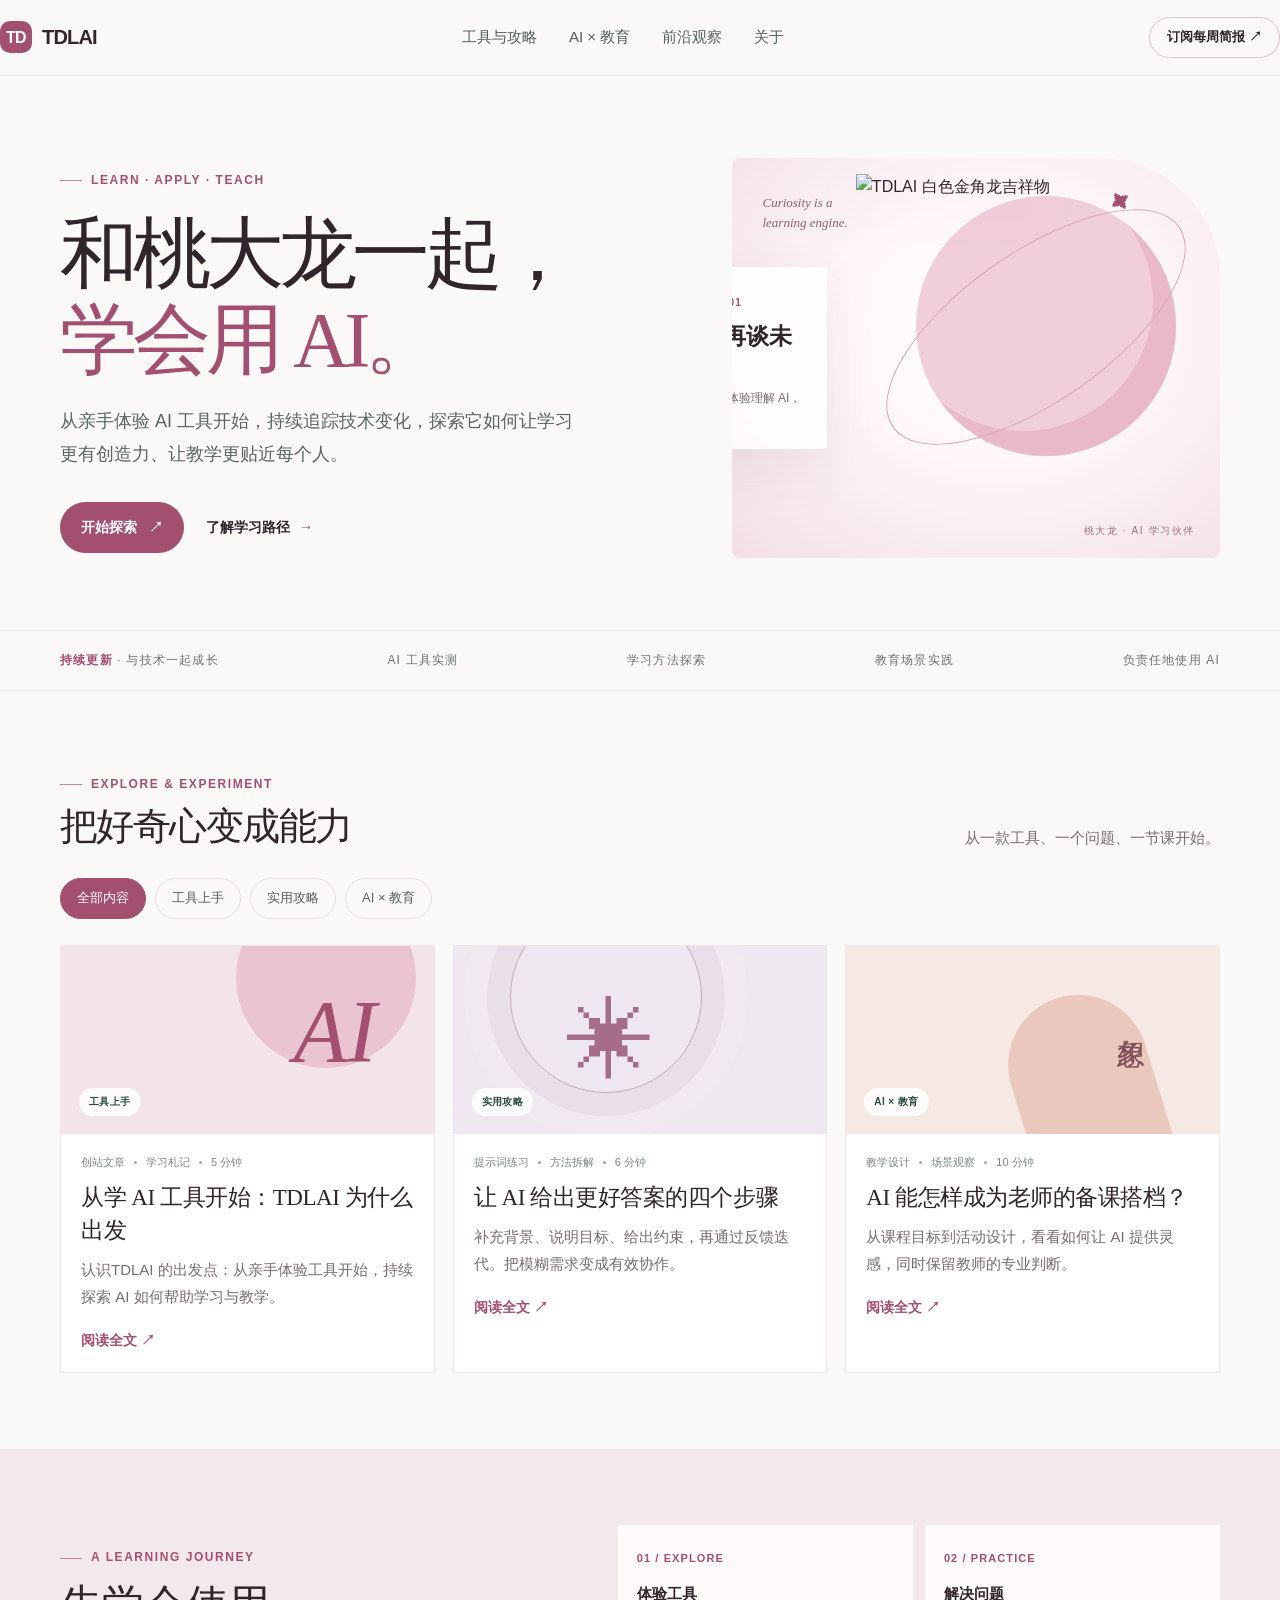
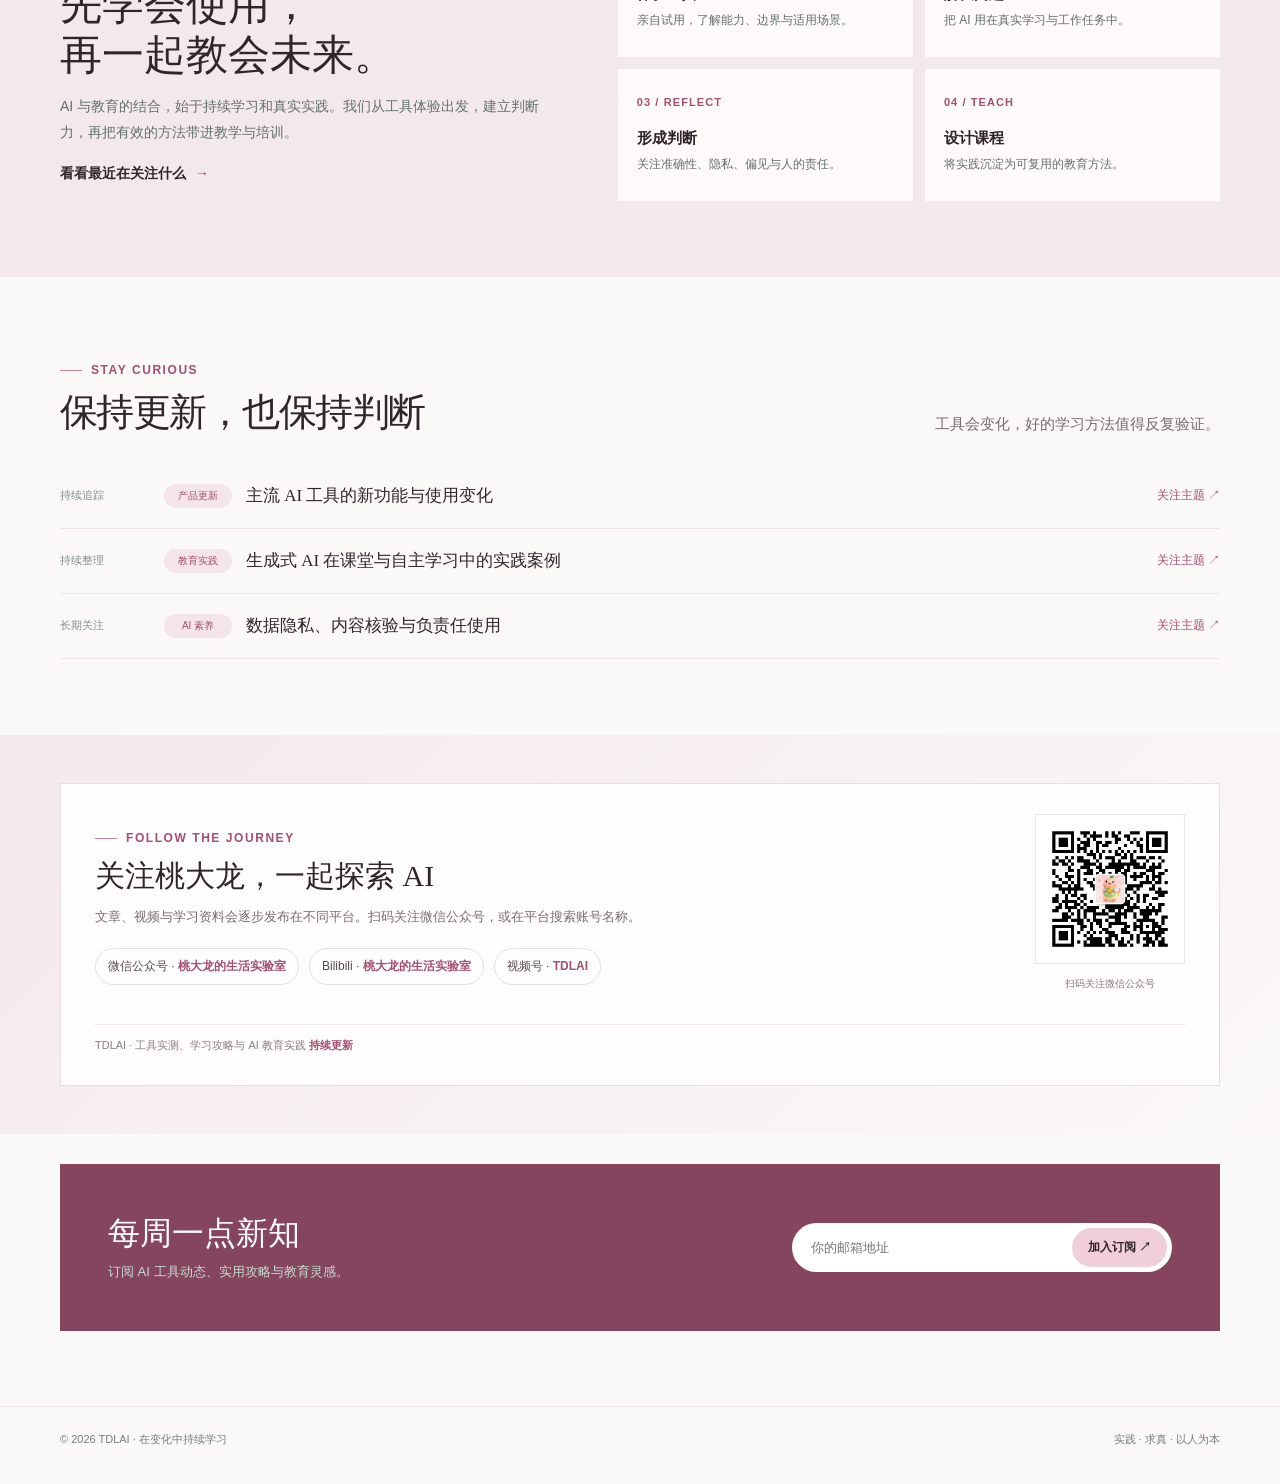
==== commit d04e43ec: "Update featured article reading metadata" ====
--- a/index.html
+++ b/index.html
@@ -40,7 +40,7 @@
 /9j/4AAQSkZJRgABAQAASABIAAD/4QBMRXhpZgAATU0AKgAAAAgAAYdpAAQAAAABAAAAGgAAAAAAA6ABAAMAAAABAAEAAKACAAQAAAABAAACAKADAAQAAAABAAACAAAAAAD/wAARCAIAAgADASIAAhEBAxEB/8QAHwAAAQUBAQEBAQEAAAAAAAAAAAECAwQFBgcICQoL/[base64]/8QAHwEAAwEBAQEBAQEBAQAAAAAAAAECAwQFBgcICQoL/[base64]/9sAQwABAQEBAQECAQECAwICAgMEAwMDAwQFBAQEBAQFBgUFBQUFBQYGBgYGBgYGBwcHBwcHCQkJCQkKCgoKCgoKCgoK/9sAQwEBAgICAgIEAgIECgcGBwoKCgoKCgoKCgoKCgoKCgoKCgoKCgoKCgoKCgoKCgoKCgoKCgoKCgoKCgoKCgoKCgoK/90ABAAg/9oADAMBAAIRAxEAPwD+/iiiigAooooAKKKKACiuT8Q+ItA8LaPc+JPFV7Bpmn2Eck891cyJFDBGBnzJZJcCMfXiv5ov25P+DlP4FfBy1u/Dv7IVjD45vogY/wDhI9TeW28PRynH+px/pmoY5/1PlRf9NqAP6atZ1jSPD+l3Gta5cw2dpbR+ZNPO4ijRB3kkPA/Ovxy/aF/4Lxf8E+vgDcz6D4f8RXPxH1e0D+ZaeEIRqMUZH/PW/mmgsgP+3iv8/r9sv/grP+0l+1/qks/xi8W3/i238z93Yz/6FocH/XLSYf3P/babzpq/MjxV8TvHHjD9xrmpTfZ/+eEf7qKP/tjTA/tj/aI/4Opvi0rzWHwX8JeGfB8C/u/M1q5utevifeGx+zwRf9/pa/HL4vf8HBn7eXxHk+z33xX8SR2//LODQ4bDQI/+/wBZw+f/AOR6/nx87/P+TR53+f8AJpAfoB48/wCChHxw+JMsk/jjXNe1+SX/AJaa1r2qXv8A6Omr5/1H44z6lL58/hzR5JP+m8Msn/tavn/zv8/5NHnf5/yadmB7h/wuf/qWdE/8A/8A69L/AMLnP/QsaJ/4B/8A22vDvO/z/k0ed/n/ACaLMD3D/hc//Us6J/4Df/Wo/wCFz/8AUs6J/wCAf/168P8AO/z/AJNHnf5/yaQ7M9w/4XP/ANSzon/gH/8AXpf+Fzn/AKFjRP8AwD/+214d53+f8mjzv8/5NAj3D/hc/wD1LOif+Af/ANej/hc//Us6J/4B/wD168P87/P+TR53+f8AJoA9w/4XP/1LOif+Af8A9ej/AIXP/wBSzon/AIB//Xrw/wA7/P8Ak0ed/n/JoA9w/wCFz/8AUs6J/wCAf/16X/hc5/6FjRP/AAD/APtteHed/n/Jo87/AD/k0Ae4f8Ln/wCpZ0T/AMA//r0f8Ln/AOpZ0T/wG/8ArV4f53+f8mjzv8/5NAHuH/C5/wDqWdE/8A//AK9H/C5/+pZ0T/wD/wDr14f53+f8mjzv8/5NAHuH/C5/+pZ0T/wD/wDr0f8AC5/+pZ0T/wAA/wD69eH+d/n/ACaPO/z/AJNAHuH/AAuf/qWdE/8AAP8A+vR/wuf/AKlnRP8AwD/+vXh/nf5/yaPO/wA/5NAHuP8Awuc/9Cxon/gH/wDbaP8Ahc5/6FjRP/AP/wC214d53+f8mjzv8/5NAHuH/C5/+pZ0T/wD/wDr0f8AC5/+pZ0T/wAA/wD69eH+d/n/ACaPO/z/AJNAHuH/AAuf/qWdE/8AAP8A+vR/wuf/AKlnRP8AwD/+vXh/nf5/yaPO/wA/5NAHuH/C5/8AqWdE/wDAP/69H/C5/wDqWdE/8A//AK9eH+d/n/Jo87/P+TQB7h/wuf8A6lnRP/AP/wCvR/wuf/qWdE/8A/8A69eH+d/n/Jo87/P+TQB7h/wuf/qWdE/8A/8A69H/AAuf/qWdE/8AAP8A+vXh/nf5/wAmjzv8/wCTQB7h/wALn/6lnRP/AAD/APr0f8Ln/wCpZ0T/AMA//r14f53+f8mjzv8AP+TQOzPcf+Fzn/oWNE/8A/8A7bSf8Ln/AOpZ0T/wD/8Ar14f53+f8mjzv8/5NOzEfQGnfHGfTZfPg8OaPHJ/0whlj/8Aa1fQHgP/AIKEfHD4bSxz+B9c17QJIv8AlpouvapZf+iZq/P/AM7/AD/k0ed/n/JoswP6DvhB/wAHBv7eXw4kjt7H4r+JJLc8SQa5DYa/H/3+vIfP/wDI9fsb+zx/wdTfFlriDT/jR4S8M+MLdv3fmaLc3WgX4PqIb77RBL/3+ir+GTzv8/5NHnf5/wAmkB/q6fs9f8F4v+CfXx+uYNB8QeIrn4cavdhPLtPF8I06KQn/AJ5X8M09kR/28V+xujaxpHiDS7fWtDuYby0uY/MhngcSxuh7xyDg/nX+Jt4V+J3jjwh+40PUpvs//PCT95F/35r9L/2NP+Cs37SX7IGqRzfB/wAW3/g638zzJLGD/TdDuP8ArrpM37n/ALbQ+VNTA/1uaK/l2/Yb/wCDlL4E/GO1s/Dn7XtjD4Fv5cRf8JJpjy3Ph6eUZ/1uc3mn54H74Sw/9Nq/pd8PeItA8U6PbeJPCt7Bqen38cc8F1bSJLDPGRnzIpIsiQfTikB1lFFFABRRRQAUUUUAf//Q/v4ooooAKKKKACvza/bz/wCCk37N/wDwT88FJqHxPvH1LxPqFvJJofhiwdH1HUOeZcHPk2ikfvruY+UvT95LiM/GP/BXv/gsj4I/YI0Sb4V/CNrTxB8ULm2MzxzPvsdCt263eokHmXH/AB7WYPmynk+XFgyf5vP7TX7X3xM/aB8dav4u8T63f61qeuyeZqes3z/6df8A/wAah/594Yf3MNAH6a/8FKP+Cz/7QX7aniOSx8fajD/Ylq++z8KabNJ/YdpIOkl3/wBBC7GeJpv3P/PGGKvw78U+MPEfjC//ALV8SXT3Mn/TT/lnXH+d/n/Jqv53+f8AJpgaHnf5/wAmjzv8/wCTVfzv8/5Ndh4J8B+OPiR4jt/CvgDSrnV9Ql/1cFonmS110aOIxFb2OHVzkrVqGHoe3xDscv53+f8AJo87/P8Ak1+yPwO/4I6fFLxTFHqvxx1mHw3bf8+Fp/pt9/8AGYv/ACLX6i/Dj/gm3+yF8MIo55vDia5cxf8ALfWZvtP/AJC/1H/kCv6Cyjwy4lzX97Wp+z/xn895v4p8MZcvZUqvtKn9w/lM0fwv4m8RXQsfD9hc3sn/ADzhhlk/9E19G+Ff2G/2t/GEUc+leA9Vjjl/5aXcP2b/ANHV/W/pkXw/8E2H2Hw5BbWNvF/yztIYoov/ACDST/EHRIf4PMr9+wPgjSavi8TUP56x/jfi/wDmDwsD+ZrQf+CUX7YmseX9u07TdN83/n7v4v3f/fn7RXo+j/8ABG39pOaWT+1dY0G2/wCef766l/8AaNf0ITfFWDrBBUH/AAtOf/nh/n86/SaXgrkdL/n5/wCBn5vifGriKr/B9n/4AfgsP+CM/wAcPM/f+KtB/wDJr/4zXQf8OW/iN/0PGlf+A11/hX7fzfE64zjy6X/hY9z/AM8/8/nXtf8AEH+GP+fP/k54NTxh4s/6Cv8AyQ/Ef/hy38Rv+h40r/wGuv8ACj/hyp8Rv+h40r/wEuq/cD/hYd//AM86nm8b6vZ/8fEDx/8AXRKzfhPwpGShKGr6c5C8XeL5Rc1iXb/r3A/Dj/hyr8R/+h40r/wGuqP+HKvxG/6HjSv/AAEuq/cf/hYmof8APKrH/Cwrn/nn/n86v/iEHDP/AEC/+TmX/EYOK/8AoK/8kgfhx/w5V+I3/Q+aV/4B3VH/AA5W+I3/AEPmlf8AgHdV+5P/AAsG4/uUf8LBuP7lY/8AEI+Gv+gX/wAnF/xGHiv/AKCv/JIH4Xf8OVfiN/0PGlf+Al1Vj/hyt8Rv+h80r/wDuq/b/wD4WFc/88/8/nS/8LJv/wC5/n8q2/4hBwz/ANAv/k5z/wDEYOLP+gr/AMkgfh//AMOVviN/0Pmlf+Ad1R/w5W+I3/Q+aV/4B3VfuB/wsO//AOef+fyqf/hYVz/zz/z+dH/EIOGf+gX/AMnD/iMHFn/QV/5JA/DD/hyt8Rv+h80r/wAA7qrH/Dlb4jf9D5pX/gHdV+4H/Cw7/wD55/5/Kp/+FhXP/PP/AD+dH/EIOGf+gX/ycP8AiMHFn/QV/wCSQPww/wCHKvxG/wCh40r/AMBLqj/hyt8Rv+h80r/wDuq/cD/hYd//AM8/8/lR/wALDv8A/nn/AJ/Kj/iEHDP/AEC/+Th/xGDiz/oK/wDJIH4f/wDDlb4jf9D5pX/gHdVY/wCHK3xG/wCh80r/AMA7qv24/wCFh3//ADz/AM/lR/wsm/8A7n+fyo/4hBwz/wBAv/k4f8Rg4s/6Cv8AySB+H/8Aw5V+I3/Q8aV/4CXVJ/w5V+Iv/Q8aV/4CXVfuD/wsO/8A+ef+fyo/4WPc/wDPP/P50/8AiD/DX/QL/wCTh/xGDiz/AKCv/JIH4f8A/DlX4jf9DxpX/gJdUv8Aw5b+Iv8A0POlf+Ad1X7b/wDCyr//AJ5mj/hZV/8A88zT/wCIPcNf9Av/AJOdH/EYeK/+gr/ySB+I/wDw5V+I3/Q8aV/4CXVH/DlX4jf9DxpX/gJdV+3H/CyLn/nl/n86n/4WTc/88v1/+vR/xB7hr/oF/wDJx/8AEYOK/wDoK/8AJIH4gf8ADlX4jf8AQ8aV/wCAl1R/w5W+I3/Q+aV/4B3VfuB/wsq//wCedH/Cyr//AJ50f8Qe4a/6Bf8AycX/ABGHiv8A6Cv/ACSB+IH/AA5b+Iv/AEPOlf8AgHdUn/DlX4jf9DxpX/gJdV+3H/Cyr/8A55mj/hZFz/zy/wA/nR/xB7hr/oF/8nD/AIjDxX/0Ff8AkkD8R/8Ahyr8Rv8AoeNK/wDAS6pP+HKvxF/6HjSv/AS6r9wP+Fn6h/zzqD/hZ9//AM86P+IPcNf9Av8A5OH/ABGHiv8A6Cv/ACSB+I//AA5U+I3/AEPGlf8AgJdVy95/wRh+OEMsnkeKtBlj/wC3r/4zX7vf8LQ1H/nlS/8ACz9R/wCedL/iD/Du3sv/ACc6qfjDxZ/0Ff8Akh+AGsf8EdP2k7Ly/wCytY0G+/7bXUf/ALRrz/WP+CUf7YmjmT7Dp2m6l5X/ADwv4v3n/f77PX9I8HxTm6zwVow/FSD/AJbwV4tTwV4f/wCnn/gZ7dLxr4npb+z/APAD+S/xV+wf+174Qikn1XwJqskcX/LS0SK5/wDRNfNGveE/FfhWb7P4i02502T/AJ53cMsf/o6v7dYPiBokx/frS6lceBvGFr/ZWuQQ3tvJ/wAs7tPNj/8AI1fn2O8EqNr4TE1EfpWB8b8X/wAxmFh/X/gZ/DRR53+f8mv63/iP/wAE5/2Q/ipDLPceGIdIuJf+W+jP9i/8hf6j/wAgV+YPxs/4I6ePfDkUuq/A7XIdbt4v+XDUv9Guf+/3+pl/8hV/Peb+FnE2X/vqP7z/AAH77k/ipwzmP7mt+7f98/F7zv8AP+TR53+f8muw+IXwx8f/AAl8RyeFfiNo15omoQ/8sLtPK/78/wDPWuH87/P+TX891qOIw9f2GIVj+i6NbD4ij7fDu52Hhzxh4j8H3/8Aavhy7e2k/wCmf/LSv3D/AOCa/wDwWe/aB/Yt8RR2PgPUYf7EmffeeFNSml/sO7kPWS0/6B92cczQ/uf+e0UtfgZ53+f8mjzv8/5Nch2H+wn+wX/wUm/Zv/4KB+Cm1D4YXb6b4n063jfW/DF+Uj1HT+eJccedaMT+5u4T5TdP3cuYh+ktf4w37Mv7X3xM/Z+8daR4u8Ma3f6LqehSeZpms2L/AOnWH/x2H/n4hm/czV/pDf8ABIX/AILJeCf299Eh+F3xdaz0D4oW1sJlihk/0DXbZf8Al704npLj/j4syfNhPI8yLmNAfvnRRRQAUUUUAf/R/v4ooooAK/Av/gsn/wAFedG/YF8GN8KPhdNa3fxU16zNxE0+JrfQrDcYjqt5GAAZOcWsGMyy8n91Hh/sv/gpX+374M/4J8fs3XXxT1ZYr/xPqUh07wxokjnOoak3Qy9GFpAP3txLxiLgHzZIgf8AKY/a/wD2ovH37QXxP1zxT431ybX9T1m8lvdY1J/+X+//APaUMH+pt4f+WMKUAef/ABy+OXiP4teI7y9vr68uY7q8lvbi4u5vNub+6n/111dzf8tZp68H87/P+TWf53+f8mjzv8/5NAGh53+f8miEzzS+TBG8kldD4I8EeKviR4us/BHgexm1LVL+Ty7eCD/WyV/Tf+w7/wAE7vB/7PNpb/EX4mJDq3jA/vN/+ttrD/r0/wCm3/Tb/vzX63wpwfmHE+L9lh1+6/5+H5LxZxjl3C2DdbFP95/z7PgD9kz/AIJO+N/iNFaeN/j683hzSJf3kemx/wDH9PF/01/59f8A0dX71/Dv4W/Bf9nzwwfDfgHSbPQ7P/lpHAn72T/rtN/rpa0/EnxBhsozY6XzJ/frxe81i91OXz7h6/1V4V8PMqyKkvqtL/t/7Z/lNxP4gZvn9e+JrWp/8+/sHsOsfE6Yj7PpaeXXm154j1S8P753rlwMVZ8//P8Ak1/R9PA0KX8I/BauJrVXoWPO82iq9Feiebdliiq9WK5w2Jud1TQbp7lIIEffVLGCTX3b/wAE/wDwHpevfFm/+LXiGBJNL+HWnya1JHJ/qpL7/U6dF/39/e/8Ar884oznDcM5Di8+xXwU4X/yR9jw7kmK4mz3CZNhfjqVPwP0f/Y3/Y38G/D68s4/GVhDqfjfy4pNQ8797Hpv/TrD/wBNv+fib/tlXuP/AAUb8FfDNvhnL4fuLSGTUI7eWSKfbmSOQRcH8etei/sMG51y+ufEmpz/AGmeX/SZZP78s9fKn/BR3xHLM+tzr0is7r/4zX/MLW484i4s4vwHENSu/bVMTCnD+4uf7B/0VR4I4d4X4exfD1OgvY08PNz0+N8j+M/AGGatCufhmrYg71/1UU7+zjzH/NDUSU3y7GhVeiitThCiiigCvViiq9AFiq9WKr0AFFWKKAK9V60Krz9qAK9FWKr10AFV6sUUAV6KKKDoCiiigAoqv/03/WirjUhNtQknY1lCcVeSsWKKr+d/n/JqxUGQVXooreyHdhRRRTC7Cq/nf5/yasVXoC7Niz13VbQYheu30f4jzw/uNUTzK8wqvXLVwlCtuejSxNakeu+OPAvwm+Ovhd/Cnj7SbPV7OX/lhdp5nl/9cf8AnlX4Wfta/wDBJ7xF4LivPHH7ObzatYRfvZNGn/4/o/8ArjL/AMtf/R3/AF1r9fYryexk8+3evV9C8dwXsX2LXP8Av5X898T+H+U57Rf1ml/2/wDbR+9cL8eZvkNa+GrX/wCnf2D+Im8gnsrqSxvo3ikik8uSOT/lnVfzv8/5Nf1U/to/8E//AAT+0tpMni7wf5Ok+L4v9XfRp+6u/wDpld//AB6v5gPiH8PPHHwk8W3ngf4i6dNpOqWH+sgnr/KvizgrMeFq37xe0pf8/D/VnhPjXLuK8Jek/Z1P+fZyvnf5/wAmvePgb8cvEfwl8R2d7Y315bR2t5Fe29xaTeVc2F1B/qbq0m/5ZTQV87+d/n/Jo87/AD/k1+Mn7H5H+rH/AMEb/wDgrzo37fvgtfhR8VJ7W0+Keg2guJXt8Q2+u6fnyhqtnHg+XJni6g/5ZScj91JiP99a/wAWf9j/APai8ffs+/E/Q/FXgjXJtA1PRryK90fUk/5cL/8A9qwz/wCpuIf+W0L1/q3/APBNT9v3wZ/wUH/ZutfinpKxWHifTZBp3ifRI3OdP1Jepi6sbScfvbeXnMXBPmxygAH6U0UUUAf/0v7+K5LxJr+heEdCvPFXiS5isLDTYJLm6up28uOCKEGWWSSUniMAZPt+nW1/LD/wc1/t4WHwU+Adh+x54Vvvs2o+PbeTUvEpj/1sPh23kx5f/b/dgQ/9cY7igD+TH/gtX/wU68R/ts/tCan490qea30Dy5dK8KWsv7s2mg+b/wAfXlf8srvVZf3twTz5Plw/8sq/Avzv8/5NbHjDxVq3jDxHeeI9V/1l1J5n/XOuXoA0PO/z/k10Xg3wl4k8feKLTwf4VtZr3U9Tnit4II/9a8tccAScCv6Yf+CYv7F6/CnwvH8bfiHamPxHrNv5lmkif8eNjP8A+1p//RNfqfB/DGL4pzZYWj/D/wCXh+T8YcUYThbKHi6/8T/l2fSv7D37EnhD9lbwZ/bWteTfeLL+P/iYX3/PP/p1tP8Apj/6Or6P8Y+NzdL9isf3dvVjxr4w82T+y7L/AFdeXhg3Ff7WcPcP4TKMJSoUKdoQ2P8AFviDiHGZ5jKuMxtX95Md5/t/n86Kr1Y8n/P+RX616H5l7ToFFFFcwe0QVYoooOX2oUUUUHWFfqT+zdaDwV+wP448a2x8q48S+JrXTiP+mVlF5w/8jXFflqTgiv1h0Vjaf8Eu9Ou4O3iXUjJ+Myf4V/A30j8TWpeGmJo0P+Xj1+65/dn0dsNRxfibhXW/5dn6jf8ABOC8h/sq4hm7XEsdeD/8FC/C01xpfiGGBPnltLr/AOPf+0qg/wCCfPjv7L4m1HT55P8AlpFcx/8AbeKvtv8Aa08FjUrF9V8kSIP3h/246/5nOG8xWAWDzJ/8w+IVT+v/AAE/394lwbxOZYzLqn/MRScD+PyzmyOa6CDCg1Y+Ifg6++HHxG1fwRff8w+48uOT/npF/wAsZf8AvzWfDN2r/sly3G4XN8uoZng/gqJT/A/5Mc3wGKy3MK+WYv46bf5mzRVeivoD5QsUVXopDLFFFFAgoqvVigAooooAKKKP3tAFeijy5qPsd9L/AKhHlqW0tykm9kV6Kmu9J1S1P+mwvH/10qGuhNNXTNg8n/P+RR5P+f8AIooqjnAgHrXT/D7QdK8U+O9D8O62/l2d/qFrb3D/APPOKeWKGauYn7VnzSzw/v4H8qT/AJ6V52KozxGFlQg7Npnfhayji4ymtE0f0u/s4/E34MXmsap8AvGvhiwtrC0uJbIWZii8pIoJfJ/1VfF37fn/AATp074V2F58ZvgdC/8AYsBM+paXGDJ9mjHH2qHPWH/nvF0iHI4NeZeNfFV+dd8F/tQ6JJ5cfjLT4rm88v8A5/4P3N3/AORovO/7aV+9fwM8cRfF74QeVGsclxax/L5n7zenb86/5f8Ag7xB4t8MfELH5Pj6zqThVnz3+2r+/wA//tkj/pQ414A4U464IwWcYCgqcKlNclvsO3+e8T+MzIzirBxjmvr79uH9nn/hQXxekg0KDy/Dmvebe6X/ANMP+e1p/wBsJv8AyD5dfHxUlMd6/wCmHh/PsDxNlGGzzLqn7uov6R/zscQZJj+Hs3q5PmPx0ySiiivuT48KKKKQFeirFV6CPahVerFV66A9qHnf5/yar+d/n/JqxVeftT9Tr9Dv/CnjCe0fyL395HXgv7ZH7Hngj9q/wH50QSx8QWEf/Er1LZ9z/plN/wBMq7EDaMV6j4K8V/Y5P7Mvv9XLX5rxBkWEzbCVMJXp89Oe5+h5JnmMynGUsZg6vs6lM/i68feB/Ffwv8Y3/gHxzaPZanplx9mngk/5Zy1xvnf5/wAmv6ev+Cl37Glt8aPA8nxR8B2uPE+hW/mbI0/4/rb/AJ5f9dYP+WH/AH6r+X0iYcGv8U+MeFK3C+bPDP8Ahv8Ahn+1nBXFlDinKFi1/E/5eFjzv8/5Nfvr/wAEU/8Agp34k/Yl/aF0/wAfarcTXHh/y4tK8WWkf7z7ZoPm/wDH1FD/AM/ekzfvYP8Apj5kX/LSv5+q6jwf4q1bwf4js/Eelf6y1k8z/rpX5KfrJ/uN+G9f0LxdoVn4q8N3MV/YalBHc2t1A3mRzxTASxSRyg8xkHI9v162v5YP+DZP9vC2+NnwEv8A9jzxZe/adQ8A28epeGpJP9bP4duJMeX/ANuF2TD/ANcZLev6n6QH/9P+9jV9asND0yfW9XmS1tLWOSWeaQ4SOOLJLn8Oa/yJ/wDgsB+2vqv7Yv7TXiz4xee/2fxlqH2nT43/AOWGg2P7nSIv+mX7mLzrj/ps8lf6HX/Bfz9pOb9n3/gnL4q0fRZza6z8S7iHwXaMWA8uK/Eh1GX8NOiufx2V/k6/E7xT/wAJh481DXIP+PeWTy7f/pnFB/qaAOP87/P+TRVfzv8AP+TRD580scECebJLVxi5NRXUltJNyP0i/wCCbH7L/wDwvz4xp4q8RweZ4b8L+Vc3HmJ+6nuv+WVr/wC1f+AV/Ub4q1kaDp/2KD78tfLn7FnwMg/Z3/Z/0fwleokV+Y/tuqSf89Lqf/Xf9+P9T/wCvQte1ebWNTklr/aXwz4RpZDktKlUX7yp79T1P8X/ABN4sefZ5VqUn+7p/u6f9f3yjN++lxR53+f8mq9WIO9f1h5I/lj2ncKsUUUGAUUVYoAIO9WPJ/z/AJFV6sVznOFHk/5/yKsVXoArz9q/XH4MwDxp/wAEufEulwfvZPD3iaSST/rlNHHN/WvyOnr9Xv8AgmNqUPjTwb8V/wBn+8cb9Z0iPVLRD/z0sh5MuP8AtnJEK/j/AMccr/tjw7xUF0a/HR/mf2B4HZt/ZXiJhatXqZP7JfxOg0Dxboeq+Z+7uo/7NuP+usH76H/2pX9G5hg+JHw6GZPMkjj/AHiV/IR4D1Kfwf431DwBfSfZpJbj/R55P+Wd1B/qZa/od/Y1/aI/trTo9J8Rn7LqNr/o15av2r/knwE6WDxtbA4z+HM/6eOJcHVxmDo5pg/4lM/Nj9v/APZlvrizk+JHhyDzNQ0eP/SI0/5b2H/PX/t3/wDRP/XKvyIsp/Or+0b4r/Dmw8QWf9q6V1/1kb1/OV+11+xpqvw/udQ+JvwytP8AiV/6zUNNjT/jw/6aw/8ATp/6Jr/c/wCjp4xUcJSp+HXFVb/sHqf+2f8AyP8A4D2P8TvHjwvrZr7Tj/hqlr/zEU1/6Wv/AG7/AMCPgeGarFc/DNWh53+f8mv9t7q1+h/j1aSdrF1pztyo5+lTrc5Xp+lfrR+y7+wx8JPElro8Hxvmmutc1q0i1H+zY5vs0Vpaz/8AHp53/LaWaeH99/0x31sftk/8EzF+FOgXPjj4Nz3Nzb2n7yTTLhvMLxf9Mpf/AGjX8a0vHDw+rcUVeGFW/eU5+z9p/wAu+f8Ak5/6if1hV8F+O6PDtLiR0v4kPaez+3yf4D8g/O/z/k1YrHhmrYs/33Sv7DTTXMj+T2mnyvRhDD5prtdD+H3iDXIri4s4f3dtH9onnk/dxQRf89ZZa9+/Zg+Aep/Gr4haf4csdkfm4k3unmRwW0H+tupf/RVv/wBNv+udfUn7fFv4V+DUVp8Avh7B9msbXypL9/8Alrd33lf62WX/AJa+R5kdfieY8W0qefUeHsAr1Z79kv62/wAj9ry3g2tVyKrxJjNKdP8A8qH5TzRQRSyGF/M/26g87/P+TRNN5tEHev2xban4jVp66E8QEvJr2X4SfA74gfGfxFH4W8Bac95PLJ+8/wCeUf8A11r2f9kL9k3xT+0147Gl2LvZaDpnlSanqOz/AFEf/PKL/ptPX9Tvwf8Ag98O/gd4Ji0H4eaVDp1nax+Wh/5aSf8ATSWXP7yv494/8UMHwu3lmA/eYj8Iep/YPh54V4zim2ZZn+7w/wD6Wfi7oX/BNjwD8IvA1x8RP2jtYe2sLSPzJ7WxT/Tbg9IooZesXnf88Yf3v/TavzL+Mfxjs7+5k8KfC/S7TwroNt+7gtbH95J/21uv9dLL/wCQq/Z//gq/4r1zSvCFhotvI8Vta2cl4H/v3M8sVpn/ALYRSyf991/NjLciQHyz0rPw1+v8SYR8S5/XdRtuyv7kPls357pHd4l0su4bxK4byOj7P/p59uZqz9qr1X87/P8Ak1Yr+zz+MQoqvR53+f8AJp2ZzBWfeVYrPn7UeZvSufov8GP+K8/YZ8QaH/rLjwT4kiubf/pna6rF/wDHo6/T3/gnV8QPsrW+lTyfJcxxI/1r8yP2BYf7S+GXxm0Of/Vy6Pplx/34upf/AI5X1X+xzNPpuv288H/PP/2rX/LR9JvBLJfF94/Cf8vOSf4H/T74BYh554P0sHW/5d859Pf8FHvg0vj34YaxYW8fm6jovma1p/8A2w/4+4v+28P/AKLjr+aaGXL59K/sb+PoWXT7TxLKicpFcf7+P9aK/k3+PPgP/hVfxk8SeAIP+PewvJfs/wD16z/vof8AyDLHX+if0VuLHiMLjuCsQ/4f7yn/AIJ/1/5Mf5v/AEkOF1RWA4vw60qfu6n+OG39f3Tzf91RVeDvViv9gz/KQPJ/z/kUUUUAFV6sVXroOcrz9qr1Yqv53+f8mug6AqvP2oooAr1Xh/dVYn7VXn7V0Gvtbnt3hXWRr2k/2ZP/AKyL/V1/MX/wUy/Zlh+C3xZ/4WD4WtfL8P8Aid5JNif6qC+/5axf+1a/oU0LU59N1COWCuP/AGwvgnp/7QPwI1jwbFGn2uVPtOnyf3L6D/U//Gf+B1/K/iRwpSz7JKtOl/EXvw9T+qfDbi2tkOeUalT+G/3dQ/jpoqveQT2V1JYzp5UkUnlyJJ/yzqv53+f8mv8AFKUXGTi+h/tRFqSUo9T9j/8AgkD+2vqv7HX7TPhT4wid/s/g3UPtOoInPn6Df/udXi/78y+db/8ATZI6/wBdnSNasNc0yDW9ImS6tLqOOWCaM5SSOXBDj8Oa/wANf4Y+Kv8AhD/Hmn65P/x7xSeXcf8AXKf/AF1f6xX/AAQD/aTm/aC/4Jy+FdH1qc3Ws/DS4m8F3bBgfMisBGdOl/HTpbb8d9QUf//U7r/g7X/aOnHxX8H/AAJspsW/g3wvda9JsHP2/Xbv7HaZ/wCuEVjKf+2lfwW1/RP/AMHHHxmm+J3/AAUH+LlwJM28fiS10G3T+5FoWnxWc3/k55lfzoUAWK+6/wDgnf8ACE/F79pvR4r2PzbDQs6reH/rh/qov+/vl18GV/RJ/wAEdvhl/Zvw2174kTx/vNY1D7HH/wBc7L/7bIP++K/dvDnKP7b4twtGt/Dh7/8A4Afi/iDm6yPhLFYii/3k/c/8DP2E8VXn9m6NHY/8tJa8lYEkYrqvGt59r1TyP+eVcsDkZr/dnA0vZUT/AApx1V1azuLViq9WK9k8UsUVXqxXA9wCrFV6seT/AJ/yKRzliDvViq8HeiucAooopgVpTkA19B/sdfGiH4DftIeGPiHev5emQ3H2PUs/8+N7+6k/WTzv+2dfOkwAAFZE/avms2y2lmmXV8uxHwVE1959PlWYVctx9HH0f4lNn6b/APBST4HTfBv44z+LPDcf+h6h/pMciVo/s6/Fqx8SS6fPfX39m6xa/u7O+/8AaU3/AExr2z4U+Kk/bZ/Y4bwJq0n2nxp8OIooG8z/AFs9kP8Aj1k/Efup8D+5X5Fyw658K/GUljfb44/M/wBXX/Ip4v8AAeN4X4nrU6ytq/6/U/62PCrjDB8X8LUcTSfQ/rw+CXx2s9Uhj8F+OYPsN8P4P+WUn/TWKWvS/HvwwttRh/tSxfBH3HSvwL/Z6/aVsfstv4V8cP8AabP/AJc7v+5X7RfCP40Xtrpsccsn9s6T/wA9I/3kiV/PGV5nTnJYTHuzW1Tse9nORVsBVeMy9XT3Xc/Kb9o//gnvoXiu/uPEfwr8nw/rkv7ySwk/d2N3/wBcf+fSb/yD/wBcq/Hbx54P8cfCXXrjwr8RtKudI1CL/WQXCeX/AN+f+etf2z614Z8I+O9FfWdGlR4CnmNz9zjNfjx+0H8WvgT4q0CfwN8QNDm8QaZF5vl+fDF8n/XKbzvOir/VzgD6R/EPBtOnknF3+14dq1Op9v8A+3/r3j/OTizwCyTjfEzzXhj/AGfEJ3qU/sP/AOQPGNe+IV94b/b08QQef5dnLJa20af884vssXk1+7PjG8t/iJ8Ck1aH/W+Xkf7Elfy7fGDxJPd/tX6hqtj/AM87Xy/+2EUX/wAar+jX9nbXJvFPwOfTd/Jt/Mjr/MmhnbfEGa0I/BiHUa9eh/o1nOWKhkuXYiS/hKCfp1P5ef2r/Adj8OPi1cDRE8vT9aj+228cf/LP/ntF/wB/vMrw/RzPd3MdhB/rJZPLjr9MP+ChHgSf/hF5PEkCfvNB1T/yVvv/ALdFH/33X5jeENXg07xFpd9ff6u2vLWST/v7X/UT4H8WVOLfC/A5hUftKlNezqf44f8A2vKf82njJwlS4X8RcThKS9nTqfvKf/b5/TZ/wTk+H3h7QvB58Zwx/wCkavdyxRv/ANO1jL9kh/8ARUk3/A6+CP8AgqR8NvE1h8abzxHeI8tnLZ/bIH/vxeZ5U3/fiXy/+/lfoX+yhdf8Id8NPCsPmf6u0lj/AO2v2qWvsH4p/Dn4aftGeDV0TxnaPi1fzbeeHMVzazf9Mj/+uKWv5Ep8VzyLj2tnFf8AeQu4fK/+Vj+6sRwd/bfh5RybB/u6loTP4twZvMya7/wT4W1Txn4nsPC+iJ5l3fXEVvHH/wA9JZ5fJr91vG3/AASB8EXsks/gPxK9rHJ/yzkT/V1j/s//APBPDXP2cvjjpnj3xJrdnrWn2MctxaeWnlyR3X/LHzYv+2tf2jivFrhWWV1a2Bq/vbaQae5/DuF8H+K/7TpUcbS/d+0/ieR+mf7PHwl8L/AP4caf8MPD4R2t/wB5dz97q5P+ul/z/wAsq+rdRGNNhaDrFXz3o+sfvZK9Y0bxJBNF5H+sjlr/ACIxuLq47F1cXi3+8mf7DYDA0suwdLBYSl+7pny3+2d+ziv7Q3w6xoxC6hZRyxNHg5nt58ebH/11EsaSwnH+tjHQOa/lC+LXwN+I3wa1m40vxvp0tt5Unl/aNnlxSf8Axr/rjX9vJm8kf6C+f+ulY+t6D4a8W2Ell4w0i31CCVPLkSaGK4jev6J4G8TsdwdSeDnS9pSfQ/mnjrwwy/jCr9cpVfZ1D+EfyZ4f+WeasZlHWv699f8A+Cd37EnjDfLdeDbexuZOv2Ka5sif+2UEoFeU+Jf+CUn7MyWktx4S0h5ZFHyQXN5Kkf8A38HNf2jhfHXhSskq9Gon/wBuf/Jn8PYrwE4ro3dCtTf/AIH/APIn8qjbQMtVZXQ8LX7KfHz9l/4N/A23ku/in8N/EGi2G/P9q2NzLe2X182Ga48r/ttBXyjZ/s5fBH4s20g+CPxBt/7U/wCWela6n2aWT/rlL5MH/oiv3LAcc5PmNBYtKoqf89rw+fI52+enmfguZ8CZvltT6q/Z8/8AJ9v/AMn5T4ZJKrnrX014D/Yz/aU+J3gweOPB/hia5sJY/Nt3kmijlni/56wwzf62vNfE3wa8a/Dj4iaf8PvixpVxpP2m4iBL/wCqktp5f9bFL/y1ir+mPwJ8R7rwF8dda8L6oqx2MF/JBbQ9I47WD91BFD/2xr+Z/GnxixfhxgMvrZFTp1PrE/jn8HJ/24f0F4O+ENPj7E4+lm1SdP6v/wAu/tn5S/sB+Dtb8K+CvjXb+MrSbTb21s9M06SCdPLljl82Wb/2nX0V+y7ps9p4jt6/Tn9pf4UP4v8AAt34i8AbIptUjikl8tOJ/I/1NfE37Ovhaey1mPz4/Lk/6aV/gx408X1eOuJqWcVqXs6nuf1A/wB0/CfhqhwXwbVyihV5/j33Pv74yWP2n4c2Hnd4PLr+bH/goT4a+x/Ebw344h/1evaP5cn/AF1sZfJ/9E+XX9Mfxsi+x/D2ztv+eSf0r+fX/godpsF58G/CfiPZ/wAeHiC/sv8Av/a+d/7Sr93+j3m9XKvGPC0XtUp+z/8AJP8A5OJ/O/jLlH9q+EOKq/8APupz/wDk5+X0HerFY9nNWxX/AE6n/OnUphRRRSOAr0VYqvXQBXqvViftVfyf8/5FdABVeiftVegAqvP2ooroOgr16x4bvP7T0GSx/wCWkVeX11Hg+88nVfs//PWuDHUlVono4Wq6NbQ/mB/4KOfCA/Cf9pvVL+yTy9P8RY1W3/7b8S/+RfMr4F87/P8Ak1/Rp/wWD+GcGsfCLSfiDBGfP0LUBbyOP+fa97/9/Y0r+cOv8LPEbJXknFmKo0f4dT3/APwM/wB1fDnO1nnCWFr1n+8h7n/gBYr+9P8A4NKP2jrhviv4w+Bt7N/o/jLwva69H5nUX+hXf2O7P/beK+iP/bOv4JK/ov8A+Dcf4zTfDH/goP8ACO4MmLeTxJdaDcJ/fi13T5bOH/yc8uvwk/cj/9X+V/8A4KQfEL/hZ37QXiDxxPJ5n/CR+JPEetfu3/5/tVlmr89/O/z/AJNe4fHjWLjWbrw3fT7PMl0eK5k8v/pvLLNXg9AFrzs4UDmv7Cf2GfBQ+Hv7MPhDQ9nluNLivJP+ut9++/8AalfyD+GNN/t3xDZaLb/6y5uIrf8A7/S1/cJ4c06Dw/4QOl2X7uO1jito/wDth+5r++/A7Be1xeKx3+CH9f8AgJ/CHjlmXsstwuB/xz/r/wADOI1Kbzr6Ses+iab97RX+tiVlY/yXvfUsVYqvViDvTOYPO/z/AJNWKKsVwPc4W2FFFWK5iQqxVeigCxVeiq/neVUt8qcmXFXkkj1D4YfAj4wfGiSeD4WeHL3XHtzif7NEHiQntLMa898c+BvF3gHWZ/C/jXS7vStStuXtbqGWORB/1yr+tP8AY10vTf2bPgH4Q8DpbRm41Gxi1XUZMfvWuL0ebg+v7vZF/wAAr0b9sv8AY68BftlfC/7NKI7DX7WMy6TqmzmCTk7JABkxk9R/k/53w8c40eKamW4yhbDJ25+u9uf9bdj/AEifgVUq8LUszwlX/aGvacn/ALYfyCfAD46eKP2dfivp/wAUfCH72S1/d3lpJ/qru2m/1trL/wBd6/TH9qb4K+CPjP4N0/8AaD+D0n2nQNdj8xP+esEv/La1l/6awV+UHxe+GnjX4LeO7/4d/ETT307V9Mk8t4X6f9dYf+esNew/sqftT6p8AfElx4d8QwPq3gvXv3Wr6b/7dWn/ADymg/8AI1fR+LvhrgfEvh7+1Mp/i29z/p4v62Dwf8Ssd4dZ8sqzT+Bf95/07PMLPWNV+HF/JpV9G/2fzP3lfoh+z3+05feDxb/v3kt6n+PvwC8H+MdKs/H/AMOp01fw/qkfmWepQf8ALSL/AKbf9Nq/NjWNM8R/DfVPI+fy6/5ceJeGcZkWY1cFjV+8P+lbJ84wWe4L67h37Smz+qv4W/tA+HvG1ok1vP8AZ5j1mR//AEbXyv8AtGfs0Xtxa3mteEI/PsZY/Mwn/LOvyU+Evx5vtHlj8id45K/XX4IftP21/DHYavP+P/LOvzX60/4NfoT9Qq4Ss6+BPyas9H8R3fxG/tXVUeO4/wCWkclf0C/sEa/cXWhpot8+Y5I/Lryn4q/s2eFvixZ/8Jj8OVht9ai/eeT/AMs5/rVD9nDUZ/Anif8AsqZHikjuP3iP/wAs/wDplTwM1hcxpYuvsc2ZVqWa5RWw9HRo7v8Aaw+EGlXl7eaH4k3jS9Zjl068f/nn5/8AqZfwm8uWvE9N/wCCbP7M9nbf8TW+u7nzY/8Aln+78uv1s+MHhHRfiN4PTV4x5nmR9q+Aru18RRr/AGNYSP8Ab7D+D/n4i/8Aj1f6F8BcdZvwPj6vDuExfs8PiP3lM/jPiLhPIeMsLSzbMsL7TE0vcMHQdHsPhvpdv4A0q7mubO1j/wBHkn/1te4eD/infabLH57+VJ/z0k/5aVx+m/Cvxzr37nVbGa2/66PFXsPhv9m/yf8AkOaw/l/8840r9szLHVcZi/b1mePhsLRwdH2FE7+y+KmlXkX7/wD0a4rz/wASeJJ5tZt77/ln/q69n0j4G+ALQfcvLlP+/ddxD8MfAXlRw3GlvLH/ALb+ZXie1rbnR+72Pniz1eeGWOuwh1jEXnwPXs4+GPw7u/vWrW//AAPFZF58E7DPn6HfPH/sSfvK5v3olVomPoPjDVf9R5nmf9M5K9Q0fWLHUv3H/HtJ/wA86+ftX8Oa34ck8jVIHjj/AOekf+qrZ0fWPJ/cT/6v/npR7Rh7NPY+gJof+e8fmUQi9tOYJPMj/uVW8OakbyH7De/6yL/lp/z0irofsddZ5vWxWlSw1myay1CNZY5E8t1dPv1+IH7b3/BKHRPEen3nxD/ZgtU0vU0zLPosf7q2uR1/0bjEMnpH/qj/ANM+tft9NFKknnQcvHW9BIJITMe9ff8ADfFGb8OYxYvLatrfdP1R+b8RcMZTxJhHhcwpfPqfxRfDn9qvxP8AD/TpPgt+0Bp03i/wdFJ9nuNK1H/j+06X/nrYSzfvrWWD/njX7KfE/VPDnjeHwv8AHT4dXraroviGyh2aiE8sPLAPJm83p5Uv7r9/FiuM/wCCwf7Elh4i8KXP7VXwxtfK1LSv+Q/bwD/j6teR9qA/56Qf8tv+mP8A1zFcD/wTg8Rab4j/AGLZvC/ieX/iX6X4nudOcf8APD7dFHeRSw/9cZZZB/wOSv3nxhy3IePvDNcVZOvZ1IT/AHlPpz97ef8AN167H4P4SYnPOBvEh8L5t+8p1Ifu6n9z+vsn66/s7+N7Xxl4NHhvV2BkkTn/AK6d6zNP+FcGn+OZCIMSS4Pmf89K+YfgbqV54Y8fyaJeny3tp/Lk/wCutfo745lt7Sxt/EEP+sikjnr/ABxw1KlmmA/2zfD/APpB/pfmarZVmD+p7VTw/wDaNH9neGks97yeV5Yr8LP28MXn7KtxP/z6+LLCT/v/AGt1X7K/tMa75sc1uH/jHFfin+3JeQQ/sg+f/wA/Xiyw8v8A8Bbqv2Dwiqe18acr9h/z8PzTxCpey8Ic09t1gfkNpt4PKrqIZq534feHNc8a+ItP8H+FrV72/wBTuIre3gT/AJaSz1/TR4N/4I1/BkfC8aX4v1i/fxRLbZbU4JTHBFLj/llbcK8QPabOa/6bOKuOci4NlRp5tUbdTotfn/XyP+ebh3gbO+L41Z5VTsqfc/m/PJxSk4GTXefE/wCHfiD4P/EHVvhx4tj8q/0S7kgn2DEcg/56xD/nlPXBkBhX6dhMXRx2HpYrDO9Nq6Z+K4vCV8FiK2GxH8REFFFV690+dCiiq8/akAfuqrz9qKK6AK9V6sT9qz66D0ArQ0688q6jmrHn7Uf8ta7mk1ZjvZ3OE/bW8I/8J/8As6eLtFZPMeXSJblP+ukH76L/ANFV/HWcjg1/cb4htINY8LRQTx+ZHdR+XJX8R/jHTToPi3UdFuf+XK4lg/78y+VX+Sfjjg/Z4zC45Lfngf60+BuNdXA4rBPpyT+//hjB87/P+TX6Ef8ABN/4hf8ACsf2gvD/AI4gk8v/AIRzxJ4c1r94/wDz46rFNX53+d/n/Jr3j4A6xPo914kvoNnmRaPLcx+Z/wBMJYpq/gU/vc//1v4r/jNN/wAiv/2L9r/7Vrxfzv8AP+TXsHxt/wCZX/7F+0/9q14v53+f8mgD6J/ZU0k+Iv2jPBeiT7v3us2I+T3lr+ya4mEXhN5z/wAta/kX/wCCfwE/7XPgslPM/wBLkk/8hyV/XTqf/IqRV/qF4E0f+EmtW/6ef+2H+Ynj1iWs0oUP+nf6nl8HetCq8HerFf6T…13319 tokens truncated…XOvh/wAY+CZ/Nk/d1/RB8Zvhvb+NtB8+BP8ASLX/AFdfk9428H+TcyW86V7uGqey/dC9p7U/LjxJ4WuIf+WdfdH7N/xgsfEml2/w48cT/wDE0i/d2c8n/Lf/AKZf9dv/AEdXn/iTwf5Pmfu68P1Lw35MvnlK9r+KWfqBrGj31nL58Fdh4P8AidrnhuWPz5K+L/hj+05faDax+HPiNA+pWcX7uO7j/wCPmP8A67f89a+udG/4Q/4hWv27wdqUN9H/AM84/wDWx/8AbGvisTTrUmd9Op0Ps7wh+0RbmPyL969Pj+LPg/VIv9Nhif8A36/On/hCr+GX9xSf2D4jh/1DvXN9ZqvQTw1Hdn6LzeO/AMI/c21vXEa98atJsovI0vZH/uV8gab4P8R6lL/rHr42/aQ/4KE/sz/sr21xpNvew+NvF8X7uPStNm82KOX/AKe7v/Uxf+RZq+yyXJ8/4kxSy/I8I6k31sz5nMswyfJsL9bzKtyQPqf9q/8Aa78K/sx/Cq4+M/xE2XNz+9j0PSXf97qV/wD88v8ArjB/y8TV/El8QPHXir4q+PtX+Jvjy6a91vXbyW8u5/8AnpJNXpf7Q37RXxb/AGoPiHcfE74t332m7EflW8EC+XbWlr/zytIv+WUVeMWlqbohTxX+8XhT4Z0uAcu+s4395ian8Ty/uH+TPiPx4+KMV7DBf7vA09NiruLOGsfTbOuos4a/rs/inE1epsWcNdBDDVezhroIYa5j4mrVIYv6VeoornPCeoUUUVziIJYiKryxdjV+q9dA02jn5oaz5oa6iaGs+aGg96lWa2Zy/k/5/wAiq/k/5/yK6CaGq/k/5/yKSSSsj0XVvqyvDF2FaEMXpRDDWlDCAPWuk82pVN7V5vJ8LRwf89a/kU/as1GPW/2ifGOpQf6sarcJ/wB+pDHX9afjzUoNI0aOef8A1cUfmSV/Gt441mTX/F2ra9Ny97dyTH/tq2/+tf5VeP2NvTwuD/vtn+n3gJgPexeN/uJf19xwFe6fBb/mav8AsXrv+cVeGHqa9z+C3/M1f9i9d/zir/M17n+jh//Q/iL/AGgdIuNHvvDun3uzzbbRoraTy/8AnpbyyxH+VfOdfpJ/wU0+Hs3wx/aN8SeAGjEf/COeJPEei/IuB/oGqSw1+bdA1uWlO1g/oa/rU/Yd8c/8Jl8BPC2pB/Mf7BHbuP8AppB+5/8AaVfyYqobA9Wr91v+CV/xKMvgbVPAE8mX0i7+1xp/0zlx/KWMD/gdf2T4L5r9S4p+qPapC33H8qeMWUf2jwo8Uv8Al1NP9P8AI/ZK7/c3cgqgTk5rX1j995d9B/y1rAmGRX+21Kp7Wlc/xJq0vZVrEbEDg1NoHi7U/CPiK38RaXs8y2/5Zyf6uSL/AJaxS/8ATKeL91VSY5rIu+a0rUI16LoV9mephZujVVZH9SH/AATj+PHh74sfB1PhXc33mXGhyeXpHnv+9+zf66G1l/6awfvIf+msPlzV+H3/AAUl+AE/wg+PF5qulQPFoes/6Tb/APTPz/8AllXyn8PfiV4q+F2vDXvCl08Un7rzI0fy/MEH76E/9df+eE3/ACxr9gH/AG1/2eP2t/hpH8Ov2pon0rUIY/3esInmGOX/AJ6yxQ/+jof+/UVfwvX4bzbgbit8R5PSdTDVP4lNatefmf31h+I8u4v4YWSZnV5MRT/hn4ChSeldP4L8UXHgnxlp/jCGPzJNPuIpdn/PSL/ltF/35r6f+K37K+r+Gr6TVvhjfWPjDRP4LrSryK5/8g/66KvlLVNE1bSpf+JtA9tJ/wBNP3df11hMwy/OsK1Rqbo/nKWExuUYxSqw2P7+LXxZpPj/AOE/h34j+HJ/tNhqdha3kE/9+KeKvnz+zP8Aio/s8/8An97X57/8Eff2trHxV8L4P2afG0yeZph+xac78Z8/zZYYz/12HmQ/9dY/+mlfp/rukT6Rr1vNN/q/M8uT/rlX+IvEORYjIM4r5bifsN/ODP8AX3hvOqOcZRRxVH7Z4R4ls/Jv7j/rpRpvnw6ZZ6rB/rLXzY5K9I8eaYIbrz9n/XSuf0eH/iTXEH/Tx/7Sr81q0/3uh+pUqn7o2IdRsPElr+42eZ/6Mr5n+IXgm48OX/8AwkelJ+7/AOXiOq/iTUr7wrf/ANq2L/8ALTy5I/8AnpXr/hTxhY/ELQZIJ/8Aj4i/z++r5Or/AM/T2ae54B4k/wCJxo3n/wDTPzK+L/G0PlaXcQ/9NK+2Ne03+wdUuND/AOWcsfmR18X+Nv8AW3kH/PWSub2huZ/wNvPJ1nVLGePzPNjikr6Q8NzXGpXUeh+Q8X2WPzJK+b/g/N5Pjy4/685a+qNHmns7qS+sdn2iKPzK9Oh/COCpuegaD59nL9u0p/3nl/8AfyvojwHPPefuJ3/0yKT/AMhV87+G9S/tLVI4DB9m83/Vx7/+WtfSHhXTbe9uo/Pj/ef8s5I68TEnpUj6I0byJ7WSxn/5ev3desaPrHkyxwarvjk/56f8spK8P8Kw/upPI/5ZSeX/APGa9/8ADf77zJ5/9XFHXzZqev2epW+rxR2MCf6PH/z0/wCWlbAm1rTrbyJYPtMf8D765jwheT3kUc/l/vIv3clekXfkfZZM/wDPOlTMah5xqWmz/ZZJ5/8AWS/6yOvif/hG4LPxJqmh30fmx+Z5kf8A1yr9CJj9ssf+niL/AFlfI/jyz+x+N7O+/wCWd1H5deZiT0sNUPH5vg/fQy/bvA908f8A0wre0P4o/EPwNL9i123m2esf7yP/AL9V61pv/PCvSIbSx1K1jg1WBLmP/ppXneyfc9B1E9GjnfC3x98La7F/pqeVJ/fgrxD4zeD/AA5r0v8Abnh2dJPN/wCWde0ax8CPA+u/6RZf6NP/AJ/5a15P4k+AXjizhk/sq+eSP/nn/rKn98c9L2J8IeKfB08P+vSvD9e8Hf8ALavr/XtM8caPdSWM8HmV5hqU18f+P7Sn/wC+Iq9ynVH7I+L9S8Hz1X0HR7+z1SOexd45Iv8AlpG/+rr6J1Kznm/1Fi//AHxXHTeG76aXz7793H/zzr26eu5Z7h4a+JHjjTLaO+/tWaWz/wCPb95+9r1z4sX/AMa/EP7Puv6h8AdR+z+Nra0+0aZ5kMUnnywf6618mb/lrPD/AKj/AKbV89+D9NsZppNKv/8Aj3uv3dfSHwy12fwtrP8AYerf8spPv199l9HC4arSxfsqcz5HHKtVo1aMap/I98Wv2p/2qPi3bSaZ8TvG+t3tpJ/rLGSb7Nbf9+ofs8NfLH9me/8An86/pR/4KbfsCWniKfUP2nvgHaebFL+81/TrdPN/e/8AP1F/7cV/PdNo88MuPLr/AHp8P864bzrJKVbI6NOnHrTgknBn+RnGeX5zleYexzer7Rf8/Dz+HTT0rqNNs60P7M9/8/nWhZ2dfuTP5nxNXsaFnZ10FnDWfZw11EHevPe5+f4mqWLOGtiq8HerFcx83VCrFV6K5zkCiiigAqvVjzv8/wCTVeugAqvP2qx53+f8mq9B0GfP2qv5P+f8itis+ftXQegQQAmtjTofOu44apqvetTSMwGS+/55VFWp7KlcqmnVqpHy3+2x44/4Q34L+KtZL+W8emS20f8A10n/AHP/ALVr+TQne+49zX76f8FUfiS2n/DbS/A1vJifXLvz5U/6Z2fH6yyn/vivwQZFCN7Gv8RPGjNfr3FH1T/n3BL5s/2z8Hcr/s/hVYtr+JNv5bf5lCvob4A6Rc6xdeItPs9nm3OjS20W/wD56XEsUQ/nXzzX6Sf8Ey/h7N8Tv2jfDfgBYxJ/wkfiTw5ovzrkf6fqkUNfxqf1Y9z/0fxR/wCDlj4MT/DL/got8XbZYv3F14jtdftn/vRa5p8U83/k35lfzW1/oG/8HgP7Mk3/AAtfwX8ftJhMtv4x8L3Xh+42fwX+g3X9o2n/AH/hvrj/AL8V/n5UAT78nA6k19kfsSfFE/DL45WDTOUtdV/0Gcf9dv8AV/lKENfG2MfN6VYt7iW3uVniOCOfyr6rJ8yrZPmdHMaO8GeTmeAo5nl1bL6+1RNH9rXhbUv7Y0DyP+WkVV0AQ5r5J/Yy+OEPxR+GGmeJ5p/Nv4wLS+T/AKeYeR/3/wD9aa+x9Xt/Lm86H/Vy1/0HcL5vRzfK6OKofBUR/gJxXktfJ82rYWv0djGn7Vjz9q0J+1Z8/av1k/PaRgXcRHSsaeugvKx5oaHTvufT0m07o5+Yf7FZ8/atiaGp9J0LVPEWsWnh7RYPtF3fSeXHH/flrjqqOHV9j6am5V2dJ8Lvijrfwv8AFsXiPSt8kcqeXdwRv5XmRf8AXX/llN5scctvN/yxmSOWv62/2OP2wfCv7W/gO38N+JL6H/hLY4P3dx/q/wC0o4P9bL5P/LK7g/5bw/8AbWH9zX8bl+n2a6khgfzY/wDnp/z0rv8A4PfFHxf8KPHWn+KfC+oTWTW88VwXgfISWCX91L/11g/z/rK/nLj/AIAwnFeE9tS0rLZ/o/J/10P6F4N4sxfDuLUf+XZ/c94ks/tnhyO4n/4+Iv3cn/XWCuP0HTf+JNJPP/y1uK2fhX8Q7P4zfAjQfihDCkdxrlpFJcQJ/q0voP3Uvlf9to61/GEMPhvQfsJ/5dY/Mk/661/jbiqNShOrSq/xKd192jP9VMDifb0U6J8QfFP/AI8Lj7P/AM9Ja8G8N+JL7QdUs/FVj/q/+Wkf/PSKvX/Hl55NhJPcf885ZK8Y0fyJvC8f/TKSWOvh6dM+tPojx5NBP9j1WD97+8/1n/TKevg/xteedrMn/XTzK+qLzUp7P4fafcT/APLKP/0R5tfF+sal5xkvh/rJa8509T0DqPgnZ+d4j1DVf+eUcUf/AJFr6Qh/4lus+f8A8uf+rk/+O15f8GfDc/8Awht5qvl/vL+SXy/+uVez/uLv9xBJ/rY6+spUvZYQ8epV/fHYaDZeddR31i/lyf6y3kr6R8Ky317L/qPK/wCB18/eD4YYbC38+RI5Iv3clfROgzfY7r7d/wAu8sflyf8ATP8A6a18jiNj26R7xo9n+6jnsX8qT/V/9dK9p0H7d5XkTv8A9s468m8K3kGI5v8AWx/88469Q0e8nhv5IL+T93dSeZHJ/wBNf+eVfKs9U9gs9Bnl/wCJrYz/AGa4l/8AIldfp0N/M/8AxMphIYpP4K5/Q7uxtIY5p5P9VWtFczadMLi9/wBRc/vP+uclI8dlvXrKC7H/AE0r5w+LVmIdLt9Vg/5dZIq+l9SvIIbbz/klrw/4kabcHwveWP8Ay08vzK5MRudmHPP9N/feXP8A89f3lesaPN/ywFfO/wAMfFWleKtGt/Ifyrj/AJ5/+0q9403z4ZfIn/1leUejVPSNN/5710ENnPXL6ZN59dvZ/wCqNdlM8aqeTfEb4cW/iS0e+t4/9Mj6f9NK+Kde8HzwyyQ3CV+nHk/5/wAivLvGvgOx16Pz4Y/9Irq9n7I2p1e5+XGs6D5Msh8uvN7zw33r7Y8S+Cp7OWSCeP8AeV5PqXhvya6KdU7j5vs9H+x3Xn17h/ZvnaXb+KoI/M+y/wCjXH/XL/ljVebQv+mdeweA9Hgmik0q+j/0e6j8uSvpKWJ9kcVWkeLeMdN+Ldpo3/CYfAidJNQtY/3mm3b/AOjXcX/tKavwR/aIu/gB8WPEF4Ne0q4+Fnjq1k/0i1nh8zTZ5f8ArrD++i/9E1/R94UmvfCGvXHhy+/1ltJ5cn/x2o/jz+xv8BP2v9HSH4h2L2OuRR/6PrFj+6vk/wDjsX/TGav6a4F43wGQYyP9oXVv+XlN+/8ANbTX49j8C4w4XxOdYNvB/wDguf8AXuH8XXijwNqnhe++xakif89I3SaKSJ4v+esUsNcz5P8An/Ir9YP2k/8Agmx8fP2bLe8n1a3PiXwLnfHrGnJ/x4/9Nbu0/wBdF6z/APLKvy+vLOaxupLe4TypIv8AWV/tBwzxLlnEmC+t5bXVS39aro/Jn+TnEvD+Nymt7LGUfZlCDvWxB3rPhhrQg71+i1Nz+fMTSNCDvViq9WK84+aqh53+f8mrFV6KDkLFV6Kr0AHnf5/yaJ+1FV6DoCrFV6K6ADzv8/5NV/O/z/k0UUHoBVnX73+yNH8j/lpLVjTofOl/f/6uKvjr9sT432/wv+GWreJopMXQjNpYp0/0iYZi/wC/H+tHulfmPFeb0cmyqtjK3RH6Nwxk1fOs2oYWgt3Y/Dn9vP4q/wDCzfjvfxWUhey0Q/2bBnsIP9Z+cu818PlsLj0NWrm4nu7hriZvnzmqB9a/57s3zGrmuZVsxrbzZ/v/AJXgKOV5dRy6gtKaSEr+lL/g2n+DE/xN/wCCi3witmi/cWviO61+5f8AuxaHp8s8P/k35dfzW1/oG/8ABn9+zJN/wtfxp8ftWhMVv4O8L2vh+33/AMd/r11/aN3/AN+IbG3/AO/9fLHtn//S/oj/AODhX9mh/wBor/gmj4u1rQ4ftOt/DC4h8bWcZUfPFpfmDUIvXnTpbn8dlf5FHxR8LN4M8dahokP/AB7xyb4G/vQzDzYv0Ir/AHjtZ0qx13S59E1aBLq0uY3jmhcZR0IxsP1r/HN/4LLfsQan+xN+1V4v+Cxhc2Pg3UPs+lSSf8t9Bvv9M0iUE/6wwQyfZJz/AM9o3oA/FelHWkopjPuj9if4+P8ABz4kR6Rrkpj0TW2SC6PZH6xyfgea/pv8K6xBr1h9hnf95/yzr+LFGKsCMjFfuN+wX+1N/wAJJott8NPFt1/xONMjxZPI/wDx9W4/5Zf9dIex/wCeWR2r/Qbwb46/s+t/q9j6uj/h/wDyB/Dvi7wS80of27glqv4i8v5/kfsTeQ+TJ5FY8/augs7yDxVYfb4P+Pj/AJaVjz9q/wBgMLiaWKo+2pH+UVXDVcLW9jVMeaGseWKuomhrHmhr0vM3p7mDcR5bNfQv7H3iPwx4T/ag8FeJ/GmwaLYalG9+ZP8AVfZpx5Ev/o2vAZofWq+m3f8AZGqR33lpJ5X+sjf/AJaRf8toq8fNsJ/aWV18Cnb2ia03PvMoxP1bGUsU/sH3j+2D/wAE1/jn+zJ46v47HSbnXvCMr+bpur2qebG0X/PKb/nlN+hrhv2cv+CfX7Qnx38UWh0rw/NDpfmReZPP+7i/7a1+sH7FP/BVJfhZ4H0/wD8d724uvD9r5VnpfiMp9p8uL/lja6tD/rvOg/57f8tq/YPR/wBr7wz8RdFjvfhzqmiajbS/x2l5FJ/5B86v83888QPEThzAyyfMcIm1p9Y7/L+c/urJeCeEs+xax2Fxdv8Ap2egeAfhf4c+Cfww0DwTpUnmR+HbT7PHv/5aS/8ALa6m/wC2skk1fOfxB8Yf2lLJBA/+jxSfvJP+ektc/wDEL45QTS+R4q1yzto/+eHnRR187+JPHf8AbH7jw5vljl/5b7P/AETX+fOIhjMQ3WrdT+68DDB4VewoHD/EjWP7Tu/7Ksf+2lZ+m2fk+CPPn/5ayS1kfY54f9f/AKyWu38VXkGg6Nb6V/y0tY//ACLXm+z9ke97RHn3xO1ifTdG0/wPB/rIo/8ASP8Arr/rq+cJobjXtZt/Dmlf8fEsnlx13GvXk8MUk8/72SWvaPgD8N/sdr/wn+uQPJcSx/6HH/0y/wCetPDYL2ta4VKvsqJ6ho/hv/hG9Gj0OB/Ks7X93/108irGm6PYw2FvfWMf+tklroPJn/sv/Tn/AHfmS+XHWPoNnPNf3EBkfy/L8zy69nE/ujzcPud/4b02CfWbeC4RPM8uX/v7X0D4Vs5/3cEH/LWvH9N037ZFHBB+7ki/eeZH/wAs69w8K+feWEc87/63/nmlfl+Kq6n1tI9Y0H7DNdXljY7P3UkX+r/5aV7Bo0MF5YR2M6eZ5teP2em3EPl31jJ5dxF/36kir1jQZtc/5b7Lb/ln5kdfKnqnpGg6DY6bNcT2MaeZayV6h/aNjeWH/PTzP4K8n0ab+zdU+wz/APHvdf6uT/prXtFnDB5fn7P3laUjyqpztlpNhafuBGkckieYlcD4q/fRSQT/APLWvSPEk37qODy/N82vN9Xhghjkng/1dc9UdLc/PfR/Deq6D5muaH/rPM/eQf8APSvoj4e/FuDWP+JVrsb+ZF/z0/1sdY2gw/6VceR/yyuJf/RtdTqXw98OeKYv+fa4/wCekdeG9z6Q+h9IuLfUYvP0ydLmOu5s5fWvh/8Asf4jfD6UzfPc2/8Ayzff+9/7+16t4W+OHnS/YtbTEn9yRPLkqqdQ4quH/wCfJ9Rf62iftXK6R4x8P6xxBN5cn9x66ncDX0d/a0T53kaZyGvaPY6xF5F8leHax8MYPN8+B6+iZ+1c/eVwnpU6nQ+X5vh7BDL509H9m/Y5Y/I/5ZV7hqUMA5rzfUrM+bTuz1Txf4wQw2eqaX4qg/dSXUflyf8AXWD/AO01oeCfG08HlwDZL/0zkrn/AIwQ33iTQY/7K3+Xo0n2m4/7b/ua8n03Up7SL/To/wDtpHXrUqmpx1D9FfD3i3QtVh+wXH7qSX93JBP/AB1+G/8AwUV/4JJw+KU1P44/sxWXl6sxNxqXh6IfurrH+tlsf+eU56+WABN7cV+hej+KZpoo4PPS5jr3fwV8TZtOkTT9Qd5Yj/z0/wCWdfqnDXE+ecJ5iszyes1b7przW39aH5bxHw7l3EmE+p5jS1Z/BI0M8EvlT/uqkgOea/eX/gsX+xrpHhDUI/2sfhbarHpms3CW+uwpHiNLmY4iuuOP35/dTf8ATTHeQ1+DKjHFf72cF8V4HjPIqWcYZWezXZ9V/Xqf4mcZ8N4rhnN6uXYrbp6GjThMves2jzv8/wCTX6ifz7VpGh53+f8AJoqHzPpR5n0oOSzLXmf5/wAigvkY/wA/yqnVfzv8/wCTQV7Msed/n/JoqvRQdged/n/Jo87/AD/k1XoroGHWrJHmcGq1WL29h0Gw+3XH+s/5ZpXnYmrSwlH21U9Clhqtar7GkUPFWsf2Dpf2GD/WS/6yv5rv25Pj43xX+In/AAi+izB9H0HfAkqnie4PMspHvxH9BX3n+3p+1a3gXQJPhv4RuSde1iM+e8bE/ZbaYZP/AG1mHJ9q/BViZCS3JPrX+RPjJxy8wrf6vYGrov4n/wAgf6yeEPBLy2j/AG7jlq/4a/8Ab/mVz1pKKK/z3P7rPTPhd4Wbxn460/RJv+PeSTfO392GEebL+gNf66//AAb0/s0v+zr/AME0fCWt67D9m1v4n3E3jW8jCCPZFqnl/wBnxY68adFbduu+v84T/gjR+w/qf7bX7VXhD4LCFxY+MtQFvqk0f/LDQrD/AEvV5SR/qzPDH9kgJx++kSv9jLRtKsdC0uDRNJgS1tLaNI4YUGERAMbB9KQH/9P+/iv5Nv8Ag6T/AOCftn8cv2eLD9svwpZi41T4eQS6Z4o8rHnT+Gb6XPnZz/zCroicccQvcV/WTXJeJNA0LxdoV54V8SW0V/YalBJbXVrOvmRzxTAxSxyREcxkHB9v1AP8Gbxt4W1LwX4mvPC+q8S2shQ9cP1+f8a42v6Kv+C53/BLHxL+wd+0hqfgLRoJ7jw1LHLqvhG+f94bvQTJg2ssvPmXelSnyrgH/lj5cx/1lfzrDk4oAVj2Fbui61qnh7VLfWNGne3u7aQSRyJw6uO4rFZRjIpqjmt6VWVGSnB6jlFVbxktD+ij9jz9ryy+Kmlx6frEi2mv2SYnixjz4/8AnpH6EdxX6W2N5p/iK186y4f+4K/jT8O+I9c8Katb+I/D1xJaXdtIJIpo2w6OOhHvX7l/sqftu6X458nwn43mXSvEI/do5xHb3X5f6uT0jHB/Sv8AULw08V/rCpZRnNW1Rdf5/wD7c/zi8Q/C5xdXNMlV4dv5PTyP1Rmh8qs6WHAwa0dN8VaTr0XkX37u4rQvNNnh/wCudf6a4HM6GLpXon8A1cDWwla1Y4+aGufvIa7iaGr+neBdU8cyJZeFtkl//wA+kj+XLJ/1y/56/wDXGvTqYmjQj7evsejhqdWq/Y0jzHR/FHiLwxffbtEunt5JY/Lk2f6p4v8AnlLF/wAta63TvihpkEnn3vhPRby4H8ey5sj/AOSc0ENdwv7NvxunvvsU3hfVI3/696+0/gz/AME5vHGs6hb3/jG1TTbf/p+/ef8AkGH/ANrT1+M57nvDFGg62Mqpn7Tk+TcR4mt7LB0zF/Zbg+LnxZ1mMeHdL0vwdof/AC0ksbDypbj/AK4yzefNX68w+FYPCulx2PmP/wBdJH/e/wDXWuw8H/Dfwr8K9G8jQkSKTy/KknnrH1jWLG8lk8/fLH/6Mr/KvjDPMPnGL9pgaXs6Z/pJwvk1fK8H/tFX2lQ5+z+xQxSeKr793HF/x714v4k16fUrqS+vv+2aV2GsalquvapHZQI8kn+rt4IEr3DwR+zr5Mseu/EaNJJJZP8AR7Df+6/7bf8AxmvxSnhqtU/V/rPsjxf4V/CWfxh/xXHjFPL0eL95HHJ/y3/+019UaneQQ2scH+qj/wCWldD4wmghi/sren73935EdefaxeQabL5Nj+98r935kn72vc/dYWkcH76qzHhvL7Uoo/kTy7WTy45K2LOGfTbrz7GPzfNj8uSP/npRo/76KODy38yL/nmlegabpv8Aovn7P9VJFL5dfm2NxJ9phqR1Gg6bP5vkTp5VeseG/sOm/wDEqvv3X7zzLeT/AJZSRf8APKsfR7OeHy54E8yOX/VyV6xptnB9l/f/AL2Ty/3cdfnFWrqe5STNjQZrHzfP3pc/9M469A03/VSQf8tPM/eVw9nZQQ2FuYP+edekQ2fnSxz6XJ/pH+r/AOuleedh6RoWm2+o2H2G+j8yP/nnWrDZ6pp1z9jg1HMeP40+5XJabqOuRS/ZzGkYik8rzP8AnnXfS2lmdHM0M2JM+Z5n/TSug8h7hJZw2drJMZvtE8v7vfJXnOpzf8sPMroLzWYP+W/7uSuP1ibMXn/9+65Kp1UjwXw1/q7z/r4lr1LR68n8HzfbNL+3H/lrJLXqGmzV4b3PdPUNNvJ8+T/yz/uVHe/D7wh4ij/fwbB/5Dpln/rTXbWvSuhHC7ni138G9T04A6Hdv5Z/5Zn95HVGK7+I3huTGzzI/wDpg/8A7Rmr6gg71JPbQTcyor12/V/+fJ5/1h7VUfPUPxZvrM+RqqeV/wBd08utEfE7Q7uLGxP+2b16PeaDpkw/1P8A3xXEal4J8OS/8sP/AByuT991Oley3OH1L4haHB+/+T/vuvONS8R6r4kHkaVH+7/56f8ALKvX5vB+h2f+ogT/AL4rHvLOCGLyIE8uoO05/wAK+G7GawvPDk37z7fHLHcSV8n6PFPDfSaVff8AHxFJLHJH/wA9K+wNHm+x38dfM/xgs/7A+Kt55H+rv/KvY/8Atv8A/bq97DHHUK+vfDfSte0u4+wJ/rf3ckdfjN8Wvjl+1B+xx49ksprqa90SWT/R45/3kXlf9cZv/tVfuD4a16eGWOe+/wC+6Pj9+z34O/ac+GGoeB9VjS2vLqP/AEe72f6uWv37gvPMsyzMlQzmj7TD1P4nkflHFGVYzH4N1stq+zxFP+GfOv7PX7RHwt/b2+DOvfBTxBstpda02S0vLB5PM2CfiO6iwD/y18s4/wCWRr+TbxLoWreD/Et/4W1tPLv9MuJbK4T/AKawS+TLX1R8ONV+Jv7Fv7VtimtI9jqHh3VPKu4H/jtf9TN/2xnh/wDadcH+1/d6Xd/tU/EWfRX8yCTxFqckf/f2v9XeAeHqfC3EOJwmT1OfB4mn7Wn6pq6+6cfkf5m8d5rV4jymlVzKl/tOHqezqHz9RVerFf2RZn8S1aWoVYqh5x9Kn87/AD/k0WZ4xY87/P8Ak1XqvRB3pE+yLFFFV/O9qdmUWl+9zQwAPFNhhnm6Vn6x4k0rQov3H724rzMTjaOE1rHqYXA1sXVtRNiaew0O0N9eHLdkr88f2t/2stB+DuhSIsiXmv3kf+g2v/PP/prJ6xf+jetcV+1Z+2x4e+FUM2g6FIup+JCceT/yytcdpP8A410HevwZ8Y+MfEHjzX7nxV4pu3vb+6kMkk8hyWNf5t+JvitSw6q5Xk1W9R/+Sf8A2x/or4ceF0q8lmmdr930X8//AACt4q8Ua14y1268Qa9cvd3l7IZZpnOWd27muWwenagfepeScDpX+WVWtVrVfb1nds/0rhBUkqVLZENdl4J8LXvjTxNZ+GNL/wBbdyeWDzhOnz/hXG1/RV/wQx/4JY+Jf28f2kNM8BazBPb+Goo4tV8XXyfuzaaCJMC1il48u71WUeVbgf8ALHzJh/q64zQ/sF/4NbP+Cftn8Df2eL/9svxXZi31T4hwRaZ4X83HnQeGbGXPnZz/AMxW6BnPHMKW9f1k1yXhvQNC8I6FZ+FfDdtFYWGmwR21rawL5ccEUIEUUccQHEYAwPb9OtpAf//U/v4ooooA/Mj/AIKef8E8fBP/AAUe/Zlvvg1rrw6Z4p0yU6j4Y12WMsdL1IIQCevm2s4/c3EWcGJsgCWOMj/Ii/bN/Ze+JH7NvxX8QeDfHeizaFqmhX72OtaXIcmwvhwACc+bBOP31tN/y1icV/uKV/PV/wAFuv8Agjb4X/4KM+AG+LvwjgtLP4s+G7GS1tvOHl22vWBPmnS72XqCDk2Mx/1Mr8/upDgA/wAhzJPWivpH49fAXxV8GfFOoaVqtheWSW15LZXFpfQ+VdWF1B/rrS7i/wCWU0OeRXzdQAuT0pySOjhlJBplKOtUm07oD9G/gD+3j4u+H32fw74/D6rpUWIklL/6RDGTzg/8tPofzr9r/gx+0L4a+JGmx3ngXUItVg/5aRpxKn/XWL/llX8noJD8iup8NeLvEvhDVo9Z8K301hdQ8pLC5Rx9CDX9V8J+KeecPRWExT9pT/8AJ/vP534l8Nsmz5uvhl7Op3W39en3H9tvhDwppPxD/wBBsruG2vJf+ej/ALqvpHwr+wp441e6jn+3JFH/AM9Eh/dV/Lh+z9/wWB+Kvw5FvpnxX0i28TWcXyfaoD9kvQPcr+6k+hWv2y+BP/BZT9n3xbHBb2Xi1/C94OsGsKLcf9/h+4r+nP8AiNOJxlH2OXVPZ/8AXw/EKXhXhcG/9qp+0P37+D/7PHxY8HxR/wBqeM7uS3i/gkfzP/R1fTUPn2f/AB/ak8v/AFzr8t/BX7b+q+KrCOfQ7621u3l/5b2k0VzF/wCQa940H9pbw5eRR2/iL91/0zjr8KzXH4/NKvtalM/c8uo5fl1L2NJH0xrGpfbZfIg3+Z/00/1tdBo/wT8Y695d9qsn9k6f/wA9J/8AW/8AfmuX8H/tU/A/w3F51jaJFcf893/eS12H/DXPwy17/X3bxx/8tPMr4b6lVf8AGPs/rtL/AJcn0B4V8B+D/AelyT6HB/pEsf8Ar7j/AFslY95qUF5dSXE+/wAuKP8AdxyV8/69+0t4Aml/0DUXl/4HWfqXx+8DzWvkQXyeXF/5EpVPa0VpSOmm6L3Z6BeXn+nxzwR/6qTzI46r+T9sk/cQf9/Hrx+H4zfDmzm883f7yuw034zfDKH9/wDbkr4HHLGVT6zDVaB7BoNnP9quIP8ArlJHXsGj6ZP/AKiCvm+z+MPwym8uee+/8fr0jTfjx8Mv9RPqryf9dK+BxOGxn/Po+lpYnCf8/T2ibQdK02wknspH8z/WSeW/7qvYLPTYLOSOxgr5n0348fCSaKT7ddJ5ddRpv7S3w5s7WODVZ/N8r93HPHXi/UcX/wA+jp+sUf8An6fTFnDPZyyeRH9pt5ZPM8v/AJ513Gg3k8Mv7iPy/wDppJXytD+1F8Mfssk9jd+XJ/z0krqYf2lvhJZ2tv8A8TFP3sdc31HG/wDPoX1qgfTGg6lBDr1xoc/+s8zzI/M/5aV6BNNB/qPsvl18f6l+0h8HdStbee+vvKuIv+Wn/POsb/hrPwN50ll/wkSbP9yj6jjf+fRzfWcL/wA/D65u7zyZfs8H+si/1leX+MNR+x2Ek4/5ZRyyV4//AMNOfCSG08iC+/1v72SSR68O+IP7VHwrvNBuNKg1L/SLr93S+oYz/n0ddPE4T/n6eg/B/wAVWM2l/wBh6rJ5cn+rk/8AjtfQFn+5lxX53w/Fr4ZTRR3ul6l5d5F/5Er1Dwf+2N8KzF/ZWq3f+q/7+x15v1DG/wDPo9L61g/+fp98abeV3FnLXxdpv7Tnwkmi8+C+SSuph/ao+Fdn/wAvyUfUMb/z6OX6zQ/5+n2xDN+6rQ87/P8Ak18b2f7Wnwk/5/kroIf2tPg75X/H8lelTwuMt/CPMq1aB9QT9q5+8r53m/a0+Dv/AEEUrHm/a0+Dv/P8lc31DG/8+h0sTRPeLyGuH1PtXj95+1p8Hf8An+SuHvP2rvhJ/wA/yUfUMb/z6PS+s0P+fp7RzDc149+0fZebf+H9W/562ctt/wB+Jf8A7bXMTftRfCT/AJ/kry/45ftLfCvWdA0PyNRTzIriX+P/AKZV1UsDjPbfwjl+s4T/AJ+mh4b16fSJfIvq+mPBPiSCGWOCeT93L/q/+mdfnv8A8Ly+GWv2H/H8nmVseFf2kPA9lL/ZOq337v8A5ZyV9r/ZuLt/CPN+vUL7nzz/AMFqf2dorvRvDn7VmiQJG9jPFpWt7P8AlpH/AMukv/f7fF/20jr+dPUtYvdX1KfXL1/MuLmSW4kk/wCeks9f1rftJ/GT4WfHr9lHxt8M72+/e3OiXRjk/wCnqD97F/5Fjjr+RubUvDnm48+v9dfA7PJ1eGpZZmf8TD7f9e3/AMH8LH+X/i5lVGlnf1zBf8vP/SyxRjvR/aWh/wDPx/n8qX+0/Dv/AD9f5/Ov7Z/tLBb+1P4uxOBrhk0n/LKj+2fD3/PxVCbxL4ch/jrmeaYNf8vD5z+zcZ/z6NDBpPI9/wDP5Vz58e6HFzDBXP698VINHtZL6+khso/+ek7+XXg1uIsDQ+KSPXo5Dmdf4Uz0s2Ush4Oyql7rGh6P/r38ySvgD4h/t1/BXwp5kE2vjVZ/+eGnKLj/AMi/6mvzy+KP/BRrx3rcklh8MdPj0eH/AJ+7o/aLk59P+WUf4Cv54z/xd4byuny/Wrv/AKd++f0HkHhPxBmtRSlRsv8Ap57h+yvxS+Pnhf4f6PJrXi7UYdJtP9t/9Z/1xi/5a1+Nf7Q37fviXxgZvD3whWTTLM/I97J/x+PjP+rP/LL6j9571+eni7xz4p8d6s+r+M9Rn1G6kOTNMxcn865An5uvFf538W+Led8QXoZe/Z0//Jz/AEB4W8L8nyBrEYr95V/8kXov69B89zcXMzzXBMjyfjVLJ6UlFfyC25Ntn9MpJKyCiivpH4C/AXxV8ZvFOn6VpVheXqXN5FZW9pYw+bdX91P/AKm0tIv+Ws02OBUjPU/2M/2XviP+0l8VvD/g7wNos2u6prt+mnaLpicG/viMEFv+WUEA/fXM3/LKJDX+u5/wTC/4J5eB/wDgnD+zJY/BvRnh1TxRqUw1DxRrsUZX+1NTZMSEcDyrWDHk28PRYlycyySE/EX/AARF/wCCNvhf/gnN4AX4u/FyC0vPiz4ksY7W58keZbaDYA+aNLspepJODfTD/XSpx+6jGf6FaACiiigD/9X+/iiiigAooooA/nt/4LKf8ET/AAB/wUc8M3XxX+EP2Hw/8XbC0NuLi6Q/YdetRgxafqwhGeM4t7wfvYen7yLiv8v79qb9jT4sfs4fEbWvAXjXQL3RdS0OTy9S0e/T/TbA4OM8gTQnP7ieH91KOnpX+4nX5i/8FCP+CXv7MH/BR7wGNH+M1k+neJtOhlTQ/FOm+XHqem5JzEJMfvrQn/X2kuYm7YlxIAD/ABQaK/oq/wCCpn/BDH9pH9hDxJNq/jzT4ZvD0kmyy8X6TDIdCvJD0ju+sul3R/54z/uT/wAsZpa/APxX4L8UeCdT/szxRaPay+j/AMVAHJZNGTSUUwCiiii7A6/w/wCK/E/hW9N/4Y1O50y4/wCelrLJbyfnGRX1B4W/b4/a58IJHa6P4/1aWKPot3J9q/8ASgS18aYPTGKf82K9GGJxFH+FVZhOlRq/xUfpzo//AAVt/bC0xsX2o6ffj/p4sIh/6I8mvUdK/wCC0n7SFlJ/xMtE0K6T0SO5j/lPX45ZOOlJu/zmvdhnWaUtqpwf2bl7/wCXR+2MP/BbL41RcT+EtHkT0826/wDj1b9p/wAFwPiNF/rPA9if+366r8MMp6UZT0o/t7NetUx/srLv+fR+7Uf/AAW+8eD/AJkWw/8AA+5/+NVZh/4Lk+PYf+ZFsP8AwPuf/jVfg3kelBI9Kn+2cx/5+G39n4P/AJ9n7+Rf8F3PiBD08BWP/gxuf/jVWof+C8/xAhl88fD+xz/2Ebn/AON1/P2P92jn+7WH9sZj/wA/Bf2fg+x/Q5D/AMF/fHsPT4d2H/gyuf8A41Tv+IgH4leY7f8ACv7Hnp/xMbn5P/IVfzxf8Bo/4DS/tbMP+fhX9n4Tsf0Vf8RBnxH+T/i3mncf9RG5/wDjVJB/wcF/EqJfKPw+sJB/2Ern/wCNV/Ot/wABo/4DR/a2Yf8APwX9n4Tsf0ZS/wDBwx8T5+vw707/AMGNz/8AGqrQ/wDBwX8RIpkmHw607I/6iVz/APGq/nU2+1G32p/2tj/+fofUsL2P6M5v+Dhf4lTRfZz8OtO2f9hK5/8AjVcdqP8AwXi+IOpSR/aPAViPK/6iNz/8ar+f3b7Ubfb9aP7Wx/8Az9D6lhex/Qp/w/0+IPl7f+Ff2P8A4Mbn/wCNVn3v/BeDxtdy+efh9YiX++mpXI/9pV/P5/wGl/4DS/tbMP8An4H9n4Tsf0Mad/wX/wDiVpv+o8BWP/gyuf8A41Wz/wARC/xJ/wCidad/4Mrn/wCNV/OZt9qNvtT/ALWx/wDz9H9SwvY/o7h/4OHviTD/AM0407/wZXP/AMaqf/iIl+JP/RN9N/8ABlc//Gq/m92+1G32o/tbH/8AP0PqWF7H9HH/ABEM/En/AKJxp3/gyuf/AI1UH/EQp8Sf+id6b/4Mbn/41X85232o2+1H9rY//n6H1LC9j+iP/iIG+If/AETvTv8AwY3P/wAaok/4OBviG3/NO9O/8GNz/wDGq/nc2+1G32/Wj+1sf/z9D6lhex/Q5/w//wDiF/0TvTv/AAY3P/xuuS13/gul47164juJ/AVjG8fpqNyf/adfgjz/AHaD0+7T/tjMP+fhP9nYP+U/fLTv+C7nxA037ngKxP11G5H/ALSqa8/4LvePLubzv+EBsYz/ANhK5/8AjVfgPvHpS7h6Guj+3c0/5+j/ALPwf/Ps/oSH/BfP4g/2PcaU3w+sRFdRyRk/2jc9/wDtnXxnB/wUl8QRRc+Grf8A8Cpq/Lg8n0NToWA6V9Ll3GXEeWX+oYrkPncbwzkWP/3ygn9/+Z+nv/Dy3xIP9T4YtR/23l/xqnL/AMFJvGe/MOgWEX/A7n/4qvzK3J3H86Tcnp/Ovf8A+Ih8Zf8AQZ/6SeH/AKkcLf8AQGvx/wAz9FL3/gpD8XH/AOPLStMg/wCASv8Azlrk7/8Ab/8A2gdSk2wXNjZj/pjaRf8AtQGvhobT60pAA4BrxanHPFlb+Lj6h6lPhDhqlrHB0/uPpjXv2s/2gddTyLrxRfRp/wBMJDB/6KxXhWseJ9f8R3Judcvri7k/vTSvJ/Mk1zpdCOM1Hlvc18XXzLMsfri685+rZ9VRy/L8NphKKh6JL8iEsc9aTLUlFfN3Z6wZNFFFIAorrvCngvxR421P+zPC9o91L6J/DX7+f8Es/wDghj+0j+3f4kh1fwHp8MPh6OTZe+L9WhkGhWcg6x2nSXVLof8APGD9yP8AltNFQB+XX7LP7GnxY/aP+I2i+AvBWgXutalrknl6bo9gn+m35wM45IhhGP38837qIdfSv9QL/gjX/wAETvh//wAE5PDVr8WPiyLHxB8XNQtBbm4tUP2DQbVs+bp+kiXnnGLi8P72bp+7i4r7X/4J7/8ABL39l/8A4JweAjo3wZsn1HxPqUcSa54p1MpJqepcjERkwRDaA/6i0i/dL3zLmQ/p1QAUUUUAFFFFAH//1v7+KKKKACiiigAooooA5HxF4b0HxRotz4c8VWcOp6dfxyW9xaXUaSQTxy9Y5Y5chxjsetfy0ft+/wDBrX+zx8c7S/8AFf7G19bfD3Uph5v/AAjeppLc+G55Rj/Vbc3el55P7gyw9P3Ff1i0UAf4137b/wDwRq/an/Yr1mRfjZ4M1DwhZB/3epT/AOm+H58nP7rV4P3MX/XG48qWvyo8UfC7x94Lb7Rremyi3zxPH+9hf/trFxX+8TrGkaZr2nXGl63BFdWtzH5ckEyeZG8Z7SRsMGvxO/aa/wCDfH/gmr+0fez65onhW5+GWs3Icy33gmYabHJntLp5in02X8bfNAH+OvRX+gf+0x/wZ/8AxXku7jVPgN428K+MYDl0g1+0utAvvobuy+3wy/8AfiKvxE+NH/BtR/wUY+F9xJc3nwh8R3FsOlx4fubDXom/7YwTC8/8gUAfzV0uTX6R/EL/AIJl/tF/DKaSHx34b8T+G/K/6DvhjWNM/wDR0FfMeq/AC80a7FlqHiLRLeTZny7iaW2k/KaEUAfO9Fe6f8KWb/oaPD3/AIGH/wCNUf8AClm/6Gjw9/4GH/41QB4XRXun/Clm/wCho8Pf+Bh/+NUf8KWb/oaPD3/gYf8A41QB4XRXun/Clm/6Gjw9/wCBh/8AjVH/AApZv+ho8Pf+Bh/+NUAeF0V7p/wpZv8AoaPD3/gYf/jVH/Clm/6Gjw9/4GH/AONUAeF0V7p/wpZv+ho8Pf8AgYf/AI1R/wAKWb/oaPD3/gYf/jVAHhdFe6f8KWb/AKGjw9/4GH/41R/wpZv+ho8Pf+Bh/wDjVAHhmWoy1e5/8KWb/oaPD3/gYf8A41R/wpZv+ho8Pf8AgYf/AI1QB4ZlqMtXuf8AwpZv+ho8Pf8AgYf/AI1R/wAKWb/oaPD3/gYf/jVAHhdFe6f8KWb/AKGjw9/4GH/41R/wpZv+ho8Pf+Bh/wDjVAHhmWoy1e5/8KWb/oaPD3/gYf8A41R/wpZv+ho8Pf8AgYf/AI1QB4ZlqMtXuf8AwpZv+ho8Pf8AgYf/AI1R/wAKWb/oaPD3/gYf/jVAHhmWoy1e5/8AClm/6Gjw9/4GH/41R/wpZv8AoaPD3/gYf/jVAHhmWoy1e5/8KWb/AKGjw9/4GH/41R/wpZv+ho8Pf+Bh/wDjVAHhdFe6f8KWb/oaPD3/AIGH/wCNUf8AClm/6Gjw9/4GH/41QB4XRXun/Clm/wCho8Pf+Bh/+NUf8KWb/oaPD3/gYf8A41QB4XS5Ne5/8KWb/oaPD3/gYf8A41R/wpZv+ho8Pf8AgYf/AI1QB4XRXun/AApZv+ho8Pf+Bh/+NUf8KWb/AKGjw9/4GH/41QB4XS5Ne5/8KWb/AKGjw9/4GH/41R/wpZv+ho8Pf+Bh/wDjVMDwujJr6H0n4AXus3f2HT/EWiXEn/PO3mluZPyhhNfTvw9/4Jl/tF/E2aOHwJ4b8T+JPN/6AXhjWNT/APRMFF2B+bdFf0qfBf8A4NqP+CjHxQuI7mz+EPiO3tj1uPEFzYaDEv8A2xnmN5/5Ar9u/wBmf/gz/wDivHd2+qfHnxt4V8HQDDvBoFpda/ffQXd79ghi/wC/EtID+Dvwv8L/AB74zb7Rommym3zzNJ+6hT/trJgfrX6ufsP/APBGr9qb9tjWo1+Cng3UfF1kX/ealB/oXh+DBzmXV5/3Mv8A1xt/Nlr/AEgf2Zf+DfH/AIJq/s4XsGua34VufibrNsEMV942mGpRx47RaeIoNNi/C3zX7Y6PpGmaDp1vpeiQRWtrbR+XHBCnlxpGO0cajAoA/lZ/YC/4Na/2ePgZaWHiv9sm+tviFqUI83/hG9MSW28NwSnP+t3Yu9Uxwf35ih6/uK/qX8O+G9B8L6LbeHPCtnDpmnWEcdvb2lrGkcEEcXSOKOLAQY7DpXXUUAFFFFABRRRQAUUUUAf/2Q==" alt="TDLAI 白色金角龙吉祥物"><div class="art-card"><small>FIELD NOTES · 001</small><h3>先动手，再谈未来</h3><p>桃大龙陪你用真实体验理解 AI，而不止于追逐热点。</p></div></div></div>
     <div class="ticker"><div class="wrap"><span><b>持续更新</b> · 与技术一起成长</span><span>AI 工具实测</span><span>学习方法探索</span><span>教育场景实践</span><span>负责任地使用 AI</span></div></div>
     <section id="articles"><div class="wrap"><div class="section-top"><div><div class="eyebrow">Explore & Experiment</div><h2>把好奇心变成能力</h2></div><p>从一款工具、一个问题、一节课开始。</p></div><div class="filters" role="group" aria-label="筛选文章"><button class="filter active" data-filter="all">全部内容</button><button class="filter" data-filter="tool">工具上手</button><button class="filter" data-filter="guide">实用攻略</button><button class="filter" data-filter="edu">AI × 教育</button></div><div class="grid" id="articleGrid">
-      <article class="card" data-category="tool"><div class="thumb thumb1"><span class="label">工具上手</span></div><div class="card-body"><div class="meta">工具实验室 <i></i> 入门指南 <i></i> 8 分钟</div><h3><a href="/tdlai.github.io/first-post.html">从学 AI 工具开始：TDLAI 为什么出发</a></h3><p>认识TDLAI 的出发点：从亲手体验工具开始，持续探索 AI 如何帮助学习与教学。</p><a class="read" href="/tdlai.github.io/first-post.html">阅读全文 ↗</a></div></article>
+      <article class="card" data-category="tool"><div class="thumb thumb1"><span class="label">工具上手</span></div><div class="card-body"><div class="meta">创站文章 <i></i> 学习札记 <i></i> 5 分钟</div><h3><a href="/tdlai.github.io/first-post.html">从学 AI 工具开始：TDLAI 为什么出发</a></h3><p>认识TDLAI 的出发点：从亲手体验工具开始，持续探索 AI 如何帮助学习与教学。</p><a class="read" href="/tdlai.github.io/first-post.html">阅读全文 ↗</a></div></article>
       <article class="card" data-category="guide"><div class="thumb thumb2"><span class="label">实用攻略</span></div><div class="card-body"><div class="meta">提示词练习 <i></i> 方法拆解 <i></i> 6 分钟</div><h3>让 AI 给出更好答案的四个步骤</h3><p>补充背景、说明目标、给出约束，再通过反馈迭代。把模糊需求变成有效协作。</p><a class="read" href="#newsletter">阅读全文 ↗</a></div></article>
       <article class="card" data-category="edu"><div class="thumb thumb3"><span class="label">AI × 教育</span></div><div class="card-body"><div class="meta">教学设计 <i></i> 场景观察 <i></i> 10 分钟</div><h3>AI 能怎样成为老师的备课搭档？</h3><p>从课程目标到活动设计，看看如何让 AI 提供灵感，同时保留教师的专业判断。</p><a class="read" href="#newsletter">阅读全文 ↗</a></div></article>
     </div></div></section>
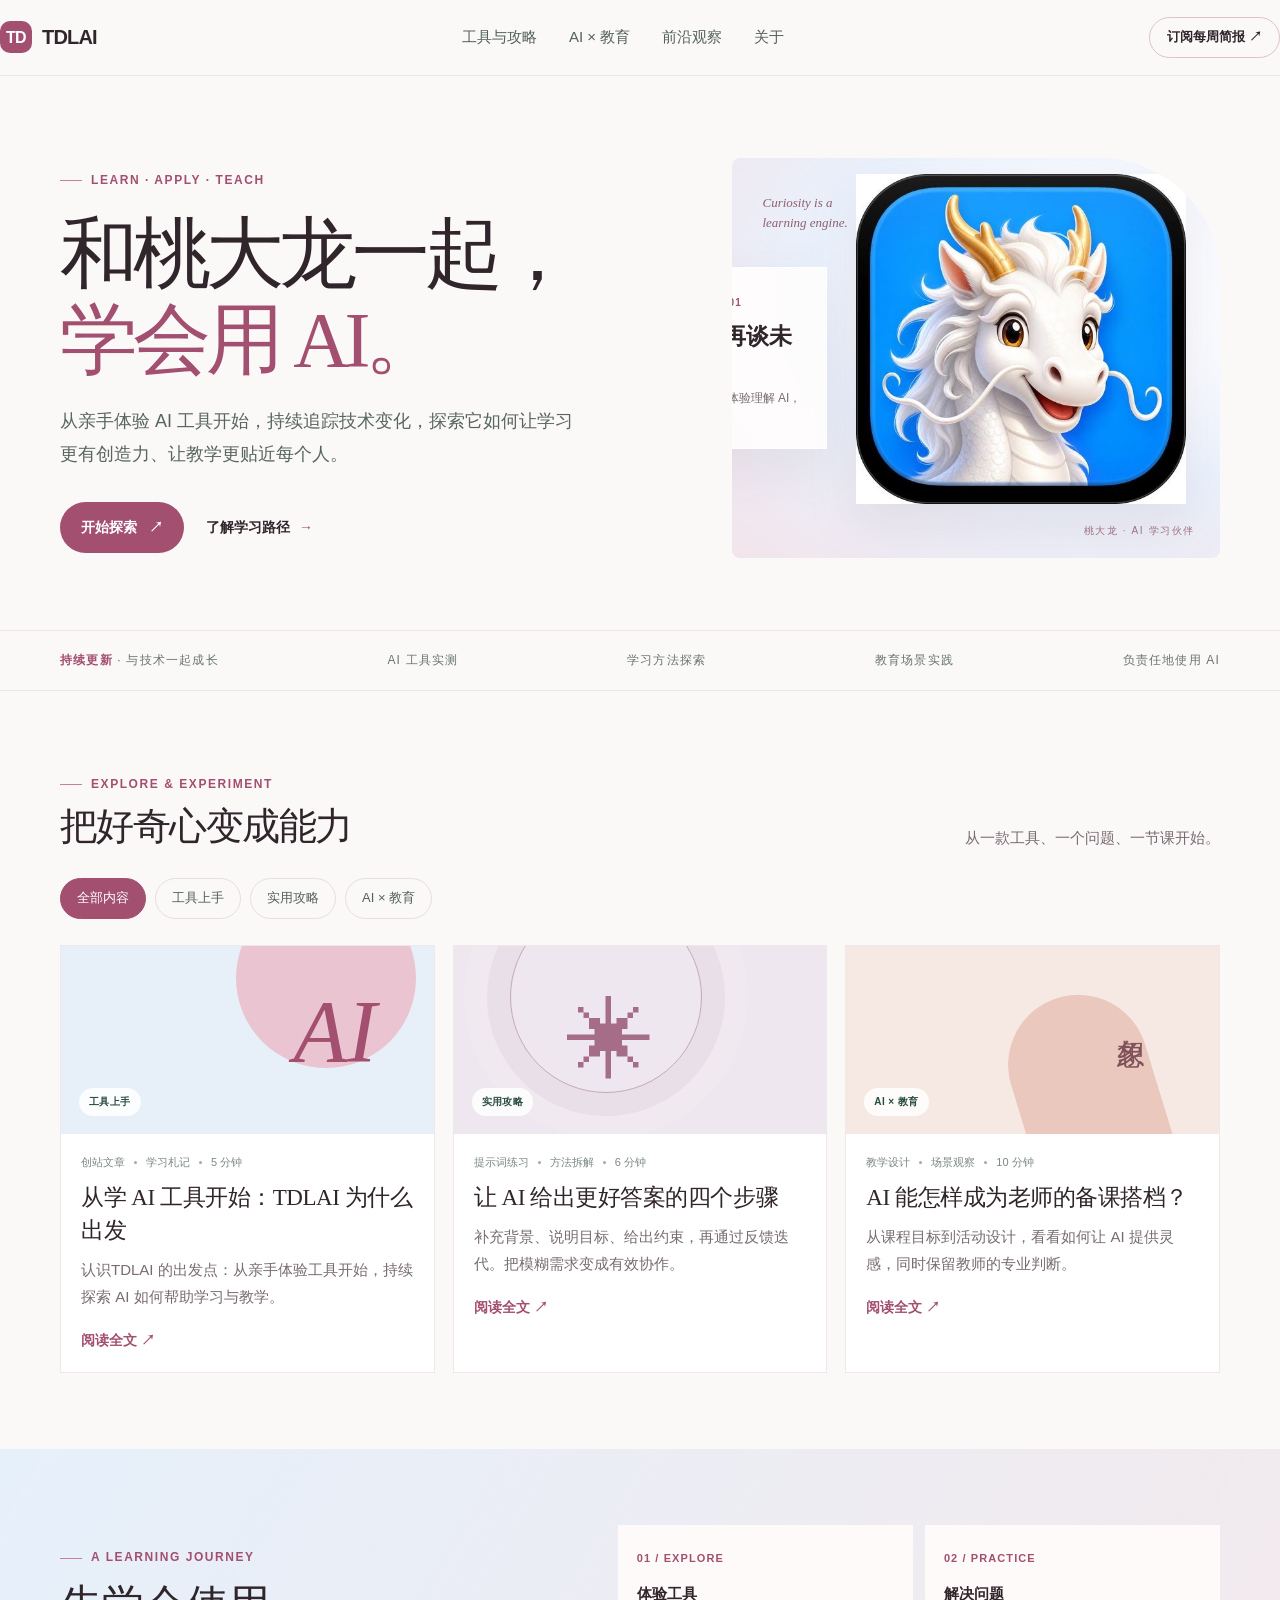
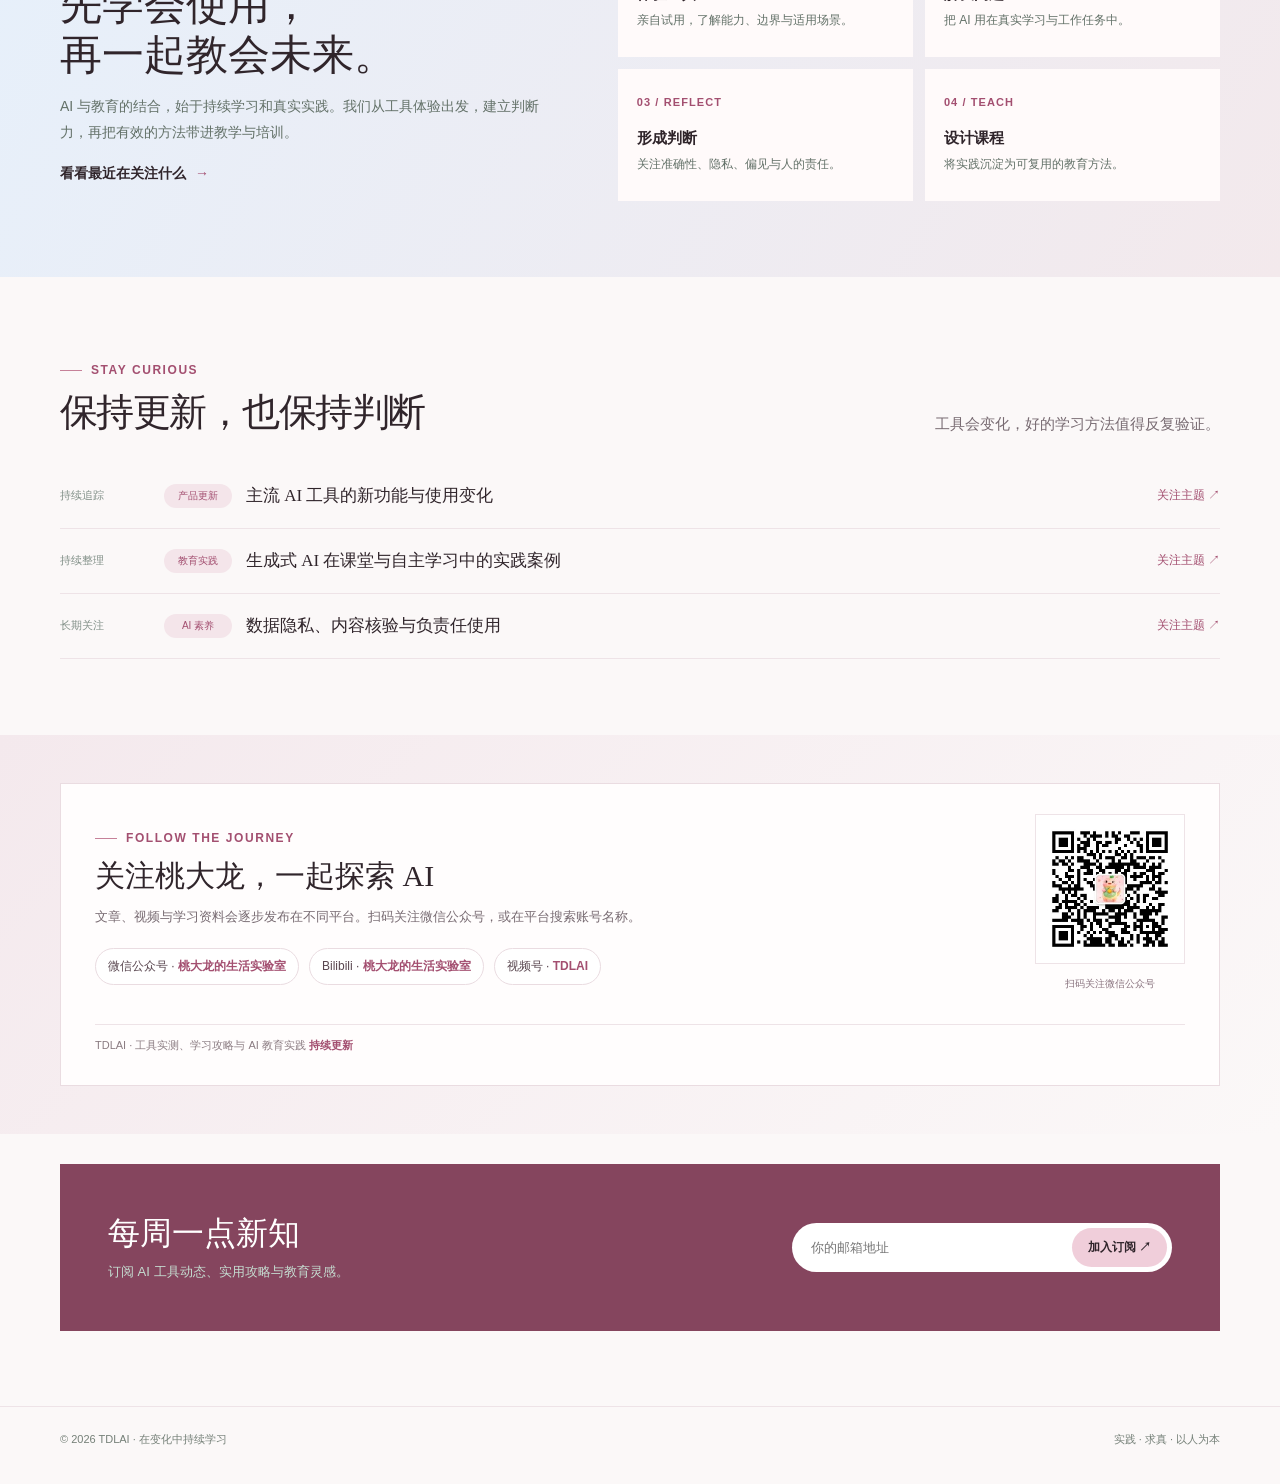
==== commit fd40a354: "Repair mascot image and refine blue pink theme" ====
--- a/index.html
+++ b/index.html
@@ -18,11 +18,11 @@
     /* 桃大龙品牌视觉：珍珠白、灰粉与柔和玫瑰色，保留足够留白 */
     :root{--ink:#30252b;--muted:#786b72;--paper:#fbf8f8;--green:#a34f70;--lime:#f0ceda;--line:#eee3e7}
     header{border-color:#eee3e7}.brand-mark{background:#a34f70}.nav-cta{border-color:#dbc5cd}.button{background:#a34f70}.button:hover{background:#873d5c}.eyebrow,.read{color:#a34f70}.eyebrow:before{background:#c68199}
-    .hero-art{background:radial-gradient(ellipse at 55% 42%,#fff 0,#fff8fa 38%,#f2dfe5 100%);border-radius:8px 120px 8px 8px;min-height:400px;justify-content:center;align-items:center}
+    .hero-art{background:radial-gradient(ellipse at 72% 36%,#ffffff 0,#f8faff 30%,#e9f1fc 55%,#f3e4eb 100%);border-radius:8px 120px 8px 8px;min-height:400px;justify-content:center;align-items:center}
     .hero-art:after{content:"桃大龙 · AI 学习伙伴";position:absolute;right:25px;bottom:19px;color:#9e7180;font-size:10px;letter-spacing:.16em}
     .dragon{position:absolute;width:min(74%,330px);height:auto;right:7%;top:4%;filter:drop-shadow(0 20px 24px #7d40511a)}
     .art-note{top:35px;left:30px;color:#8f5f70;font-family:var(--serif);font-style:italic;font-size:13px}.art-card{z-index:1;margin:0 auto 0 -36%;background:#fffdfde8;border:1px solid #fff;backdrop-filter:blur(10px);box-shadow:0 18px 50px #62414c16}.art-card small{color:#a34f70}.orb{background:#f0ceda;box-shadow:inset -23px -25px 0 #e9b9ca}.orbit{border-color:#d5a6b5}.orbit:after{color:#a34f70}
-    .ticker b,.text-link span{color:#a34f70}.filter.active,.filter:hover{background:#a34f70;border-color:#a34f70}.filter{border-color:#eadce1}.card{border-color:#f0e7ea}.thumb1{background:#f3e4e8}.thumb1:before{background:#eac4d0}.thumb1:after{color:#a34f70}.thumb2{background:#eee7ef}.thumb2:before{border-color:#c4a8b9;box-shadow:0 0 0 23px #e8dfe8,0 0 0 46px #f0e9f0}.thumb2:after{color:#a66d89}.thumb3{background:#f6e9e3}.thumb3:before{background:#eac8bd}.thumb3:after{color:#80505a}.pathway{background:#f3e9ec}.step{background:#fffafa}.step-num,.fresh .tag{color:#a34f70}.fresh .tag{background:#f4e5ea}.newsletter{background:#85455e}.signup button{background:#f0ceda}.signup input{font:13px inherit}
+    .ticker b,.text-link span{color:#a34f70}.filter.active,.filter:hover{background:#a34f70;border-color:#a34f70}.filter{border-color:#eadce1}.card{border-color:#f0e7ea}.thumb1{background:#e7eff9}.thumb1:before{background:#eac4d0}.thumb1:after{color:#a34f70}.thumb2{background:#eee7ef}.thumb2:before{border-color:#c4a8b9;box-shadow:0 0 0 23px #e8dfe8,0 0 0 46px #f0e9f0}.thumb2:after{color:#a66d89}.thumb3{background:#f6e9e3}.thumb3:before{background:#eac8bd}.thumb3:after{color:#80505a}.pathway{background:linear-gradient(120deg,#e6f0fb 0%,#f3e9ec 100%)}.step{background:#fffafa}.step-num,.fresh .tag{color:#a34f70}.fresh .tag{background:#f4e5ea}.newsletter{background:#85455e}.signup button{background:#f0ceda}.signup input{font:13px inherit}
     .social-band{background:linear-gradient(135deg,#f4e9ed,#fbf8f8);padding:48px 0}.social-panel{display:grid;grid-template-columns:1fr auto;gap:32px;align-items:center;border:1px solid #eadce1;background:#fffdfd;padding:30px 34px}.social-panel h2{font:500 30px/1.2 var(--serif);margin:10px 0}.social-panel p{color:var(--muted);font-size:13px;max-width:580px}.social-list{display:flex;gap:10px;flex-wrap:wrap;margin-top:20px}.social-chip{border:1px solid #eadce1;border-radius:22px;padding:8px 12px;font-size:12px;color:#59464f;background:#fff}.social-chip b{color:var(--green)}.qr-inline{width:150px;height:150px;object-fit:contain;background:#fff;border:1px solid #eee3e7;padding:7px}.qr-caption{text-align:center;color:#8b7580;font-size:10px;margin-top:5px}.social-mini{grid-column:1/-1;border-top:1px solid #eee3e7;padding-top:12px;font-size:11px;color:#8b7c82}.social-mini strong{color:var(--green)}
 @media(max-width:760px){.social-panel{grid-template-columns:1fr;padding:23px}.social-panel>div:last-of-type{text-align:left}.qr-inline{width:132px;height:132px}.wrap{width:min(100% - 34px,560px)}.nav-links{display:none}.hero{grid-template-columns:1fr;padding:54px 0 45px;gap:34px}.hero-art{min-height:310px}.dragon{width:min(70%,270px);right:4%;top:3%}.art-card{margin-left:-31%;transform:scale(.88);transform-origin:left center}.ticker .wrap{justify-content:flex-start;gap:10px 22px}.ticker span:nth-child(n+4){display:none}section{padding:56px 0}.section-top{display:block}.section-top p{margin-top:10px}.grid{grid-template-columns:1fr}.thumb{height:210px}.pathway-inner{grid-template-columns:1fr;gap:25px}.newsletter{display:block;padding:30px 23px;margin-bottom:50px}.signup{margin-top:20px}.fresh{align-items:flex-start;flex-wrap:wrap}.fresh h3{flex-basis:calc(100% - 115px);order:3;margin-left:104px;margin-top:-15px}.fresh a{margin-left:auto}.steps{gap:8px}.step{padding:15px;min-height:145px}}
   
@@ -34,10 +34,7 @@
 <body>
   <header><div class="wrap nav"><a class="brand" href="#top"><span class="brand-mark">TD</span>TDLAI</a><nav class="nav-links"><a href="#articles">工具与攻略</a><a href="#pathway">AI × 教育</a><a href="#updates">前沿观察</a><a href="#about">关于</a></nav><a class="nav-cta" href="#newsletter">订阅每周简报 ↗</a></div></header>
   <main id="top">
-    <div class="wrap hero"><div><div class="eyebrow">Learn · Apply · Teach</div><h1>和桃大龙一起，<br><em>学会用 AI。</em></h1><p class="hero-copy">从亲手体验 AI 工具开始，持续追踪技术变化，探索它如何让学习更有创造力、让教学更贴近每个人。</p><div class="actions"><a class="button" href="#articles">开始探索 <span>↗</span></a><a class="text-link" href="#pathway">了解学习路径 <span>→</span></a></div></div><div class="hero-art"><div class="art-note">Curiosity is a<br>learning engine.</div><div class="orb"></div><div class="orbit"></div><img class="dragon" src="[data-uri]: truncated output (original token count: 23319)
-Total output lines: 1
-
-/9j/4AAQSkZJRgABAQAASABIAAD/4QBMRXhpZgAATU0AKgAAAAgAAYdpAAQAAAABAAAAGgAAAAAAA6ABAAMAAAABAAEAAKACAAQAAAABAAACAKADAAQAAAABAAACAAAAAAD/wAARCAIAAgADASIAAhEBAxEB/8QAHwAAAQUBAQEBAQEAAAAAAAAAAAECAwQFBgcICQoL/[base64]/8QAHwEAAwEBAQEBAQEBAQAAAAAAAAECAwQFBgcICQoL/[base64]/9sAQwABAQEBAQECAQECAwICAgMEAwMDAwQFBAQEBAQFBgUFBQUFBQYGBgYGBgYGBwcHBwcHCQkJCQkKCgoKCgoKCgoK/9sAQwEBAgICAgIEAgIECgcGBwoKCgoKCgoKCgoKCgoKCgoKCgoKCgoKCgoKCgoKCgoKCgoKCgoKCgoKCgoKCgoKCgoK/90ABAAg/9oADAMBAAIRAxEAPwD+/iiiigAooooAKKKKACiuT8Q+ItA8LaPc+JPFV7Bpmn2Eck891cyJFDBGBnzJZJcCMfXiv5ov25P+DlP4FfBy1u/Dv7IVjD45vogY/wDhI9TeW28PRynH+px/pmoY5/1PlRf9NqAP6atZ1jSPD+l3Gta5cw2dpbR+ZNPO4ijRB3kkPA/Ovxy/aF/4Lxf8E+vgDcz6D4f8RXPxH1e0D+ZaeEIRqMUZH/PW/mmgsgP+3iv8/r9sv/grP+0l+1/qks/xi8W3/i238z93Yz/6FocH/XLSYf3P/babzpq/MjxV8TvHHjD9xrmpTfZ/+eEf7qKP/tjTA/tj/aI/4Opvi0rzWHwX8JeGfB8C/u/M1q5utevifeGx+zwRf9/pa/HL4vf8HBn7eXxHk+z33xX8SR2//LODQ4bDQI/+/wBZw+f/AOR6/nx87/P+TR53+f8AJpAfoB48/wCChHxw+JMsk/jjXNe1+SX/AJaa1r2qXv8A6Omr5/1H44z6lL58/hzR5JP+m8Msn/tavn/zv8/5NHnf5/yadmB7h/wuf/qWdE/8A/8A69L/AMLnP/QsaJ/4B/8A22vDvO/z/k0ed/n/ACaLMD3D/hc//Us6J/4Df/Wo/wCFz/8AUs6J/wCAf/168P8AO/z/AJNHnf5/yaQ7M9w/4XP/ANSzon/gH/8AXpf+Fzn/AKFjRP8AwD/+214d53+f8mjzv8/5NAj3D/hc/wD1LOif+Af/ANej/hc//Us6J/4B/wD168P87/P+TR53+f8AJoA9w/4XP/1LOif+Af8A9ej/AIXP/wBSzon/AIB//Xrw/wA7/P8Ak0ed/n/JoA9w/wCFz/8AUs6J/wCAf/16X/hc5/6FjRP/AAD/APtteHed/n/Jo87/AD/k0Ae4f8Ln/wCpZ0T/AMA//r0f8Ln/AOpZ0T/wG/8ArV4f53+f8mjzv8/5NAHuH/C5/wDqWdE/8A//AK9H/C5/+pZ0T/wD/wDr14f53+f8mjzv8/5NAHuH/C5/+pZ0T/wD/wDr0f8AC5/+pZ0T/wAA/wD69eH+d/n/ACaPO/z/AJNAHuH/AAuf/qWdE/8AAP8A+vR/wuf/AKlnRP8AwD/+vXh/nf5/yaPO/wA/5NAHuP8Awuc/9Cxon/gH/wDbaP8Ahc5/6FjRP/AP/wC214d53+f8mjzv8/5NAHuH/C5/+pZ0T/wD/wDr0f8AC5/+pZ0T/wAA/wD69eH+d/n/ACaPO/z/AJNAHuH/AAuf/qWdE/8AAP8A+vR/wuf/AKlnRP8AwD/+vXh/nf5/yaPO/wA/5NAHuH/C5/8AqWdE/wDAP/69H/C5/wDqWdE/8A//AK9eH+d/n/Jo87/P+TQB7h/wuf8A6lnRP/AP/wCvR/wuf/qWdE/8A/8A69eH+d/n/Jo87/P+TQB7h/wuf/qWdE/8A/8A69H/AAuf/qWdE/8AAP8A+vXh/nf5/wAmjzv8/wCTQB7h/wALn/6lnRP/AAD/APr0f8Ln/wCpZ0T/AMA//r14f53+f8mjzv8AP+TQOzPcf+Fzn/oWNE/8A/8A7bSf8Ln/AOpZ0T/wD/8Ar14f53+f8mjzv8/5NOzEfQGnfHGfTZfPg8OaPHJ/0whlj/8Aa1fQHgP/AIKEfHD4bSxz+B9c17QJIv8AlpouvapZf+iZq/P/AM7/AD/k0ed/n/JoswP6DvhB/wAHBv7eXw4kjt7H4r+JJLc8SQa5DYa/H/3+vIfP/wDI9fsb+zx/wdTfFlriDT/jR4S8M+MLdv3fmaLc3WgX4PqIb77RBL/3+ir+GTzv8/5NHnf5/wAmkB/q6fs9f8F4v+CfXx+uYNB8QeIrn4cavdhPLtPF8I06KQn/AJ5X8M09kR/28V+xujaxpHiDS7fWtDuYby0uY/MhngcSxuh7xyDg/nX+Jt4V+J3jjwh+40PUpvs//PCT95F/35r9L/2NP+Cs37SX7IGqRzfB/wAW3/g638zzJLGD/TdDuP8ArrpM37n/ALbQ+VNTA/1uaK/l2/Yb/wCDlL4E/GO1s/Dn7XtjD4Fv5cRf8JJpjy3Ph6eUZ/1uc3mn54H74Sw/9Nq/pd8PeItA8U6PbeJPCt7Bqen38cc8F1bSJLDPGRnzIpIsiQfTikB1lFFFABRRRQAUUUUAf//Q/v4ooooAKKKKACvza/bz/wCCk37N/wDwT88FJqHxPvH1LxPqFvJJofhiwdH1HUOeZcHPk2ikfvruY+UvT95LiM/GP/BXv/gsj4I/YI0Sb4V/CNrTxB8ULm2MzxzPvsdCt263eokHmXH/AB7WYPmynk+XFgyf5vP7TX7X3xM/aB8dav4u8T63f61qeuyeZqes3z/6df8A/wAah/594Yf3MNAH6a/8FKP+Cz/7QX7aniOSx8fajD/Ylq++z8KabNJ/YdpIOkl3/wBBC7GeJpv3P/PGGKvw78U+MPEfjC//ALV8SXT3Mn/TT/lnXH+d/n/Jqv53+f8AJpgaHnf5/wAmjzv8/wCTVfzv8/5Ndh4J8B+OPiR4jt/CvgDSrnV9Ql/1cFonmS110aOIxFb2OHVzkrVqGHoe3xDscv53+f8AJo87/P8Ak1+yPwO/4I6fFLxTFHqvxx1mHw3bf8+Fp/pt9/8AGYv/ACLX6i/Dj/gm3+yF8MIo55vDia5cxf8ALfWZvtP/AJC/1H/kCv6Cyjwy4lzX97Wp+z/xn895v4p8MZcvZUqvtKn9w/lM0fwv4m8RXQsfD9hc3sn/ADzhhlk/9E19G+Ff2G/2t/GEUc+leA9Vjjl/5aXcP2b/ANHV/W/pkXw/8E2H2Hw5BbWNvF/yztIYoov/ACDST/EHRIf4PMr9+wPgjSavi8TUP56x/jfi/wDmDwsD+ZrQf+CUX7YmseX9u07TdN83/n7v4v3f/fn7RXo+j/8ABG39pOaWT+1dY0G2/wCef766l/8AaNf0ITfFWDrBBUH/AAtOf/nh/n86/SaXgrkdL/n5/wCBn5vifGriKr/B9n/4AfgsP+CM/wAcPM/f+KtB/wDJr/4zXQf8OW/iN/0PGlf+A11/hX7fzfE64zjy6X/hY9z/AM8/8/nXtf8AEH+GP+fP/k54NTxh4s/6Cv8AyQ/Ef/hy38Rv+h40r/wGuv8ACj/hyp8Rv+h40r/wEuq/cD/hYd//AM86nm8b6vZ/8fEDx/8AXRKzfhPwpGShKGr6c5C8XeL5Rc1iXb/r3A/Dj/hyr8R/+h40r/wGuqP+HKvxG/6HjSv/AAEuq/cf/hYmof8APKrH/Cwrn/nn/n86v/iEHDP/AEC/+TmX/EYOK/8AoK/8kgfhx/w5V+I3/Q+aV/4B3VH/AA5W+I3/AEPmlf8AgHdV+5P/AAsG4/uUf8LBuP7lY/8AEI+Gv+gX/wAnF/xGHiv/AKCv/JIH4Xf8OVfiN/0PGlf+Al1Vj/hyt8Rv+h80r/wDuq/b/wD4WFc/88/8/nS/8LJv/wC5/n8q2/4hBwz/ANAv/k5z/wDEYOLP+gr/AMkgfh//AMOVviN/0Pmlf+Ad1R/w5W+I3/Q+aV/4B3VfuB/wsO//AOef+fyqf/hYVz/zz/z+dH/EIOGf+gX/AMnD/iMHFn/QV/5JA/DD/hyt8Rv+h80r/wAA7qrH/Dlb4jf9D5pX/gHdV+4H/Cw7/wD55/5/Kp/+FhXP/PP/AD+dH/EIOGf+gX/ycP8AiMHFn/QV/wCSQPww/wCHKvxG/wCh40r/AMBLqj/hyt8Rv+h80r/wDuq/cD/hYd//AM8/8/lR/wALDv8A/nn/AJ/Kj/iEHDP/AEC/+Th/xGDiz/oK/wDJIH4f/wDDlb4jf9D5pX/gHdVY/wCHK3xG/wCh80r/AMA7qv24/wCFh3//ADz/AM/lR/wsm/8A7n+fyo/4hBwz/wBAv/k4f8Rg4s/6Cv8AySB+H/8Aw5V+I3/Q8aV/4CXVJ/w5V+Iv/Q8aV/4CXVfuD/wsO/8A+ef+fyo/4WPc/wDPP/P50/8AiD/DX/QL/wCTh/xGDiz/AKCv/JIH4f8A/DlX4jf9DxpX/gJdUv8Aw5b+Iv8A0POlf+Ad1X7b/wDCyr//AJ5mj/hZV/8A88zT/wCIPcNf9Av/AJOdH/EYeK/+gr/ySB+I/wDw5V+I3/Q8aV/4CXVH/DlX4jf9DxpX/gJdV+3H/CyLn/nl/n86n/4WTc/88v1/+vR/xB7hr/oF/wDJx/8AEYOK/wDoK/8AJIH4gf8ADlX4jf8AQ8aV/wCAl1R/w5W+I3/Q+aV/4B3VfuB/wsq//wCedH/Cyr//AJ50f8Qe4a/6Bf8AycX/ABGHiv8A6Cv/ACSB+IH/AA5b+Iv/AEPOlf8AgHdUn/DlX4jf9DxpX/gJdV+3H/Cyr/8A55mj/hZFz/zy/wA/nR/xB7hr/oF/8nD/AIjDxX/0Ff8AkkD8R/8Ahyr8Rv8AoeNK/wDAS6pP+HKvxF/6HjSv/AS6r9wP+Fn6h/zzqD/hZ9//AM86P+IPcNf9Av8A5OH/ABGHiv8A6Cv/ACSB+I//AA5U+I3/AEPGlf8AgJdVy95/wRh+OEMsnkeKtBlj/wC3r/4zX7vf8LQ1H/nlS/8ACz9R/wCedL/iD/Du3sv/ACc6qfjDxZ/0Ff8Akh+AGsf8EdP2k7Ly/wCytY0G+/7bXUf/ALRrz/WP+CUf7YmjmT7Dp2m6l5X/ADwv4v3n/f77PX9I8HxTm6zwVow/FSD/AJbwV4tTwV4f/wCnn/gZ7dLxr4npb+z/APAD+S/xV+wf+174Qikn1XwJqskcX/LS0SK5/wDRNfNGveE/FfhWb7P4i02502T/AJ53cMsf/o6v7dYPiBokx/frS6lceBvGFr/ZWuQQ3tvJ/wAs7tPNj/8AI1fn2O8EqNr4TE1EfpWB8b8X/wAxmFh/X/gZ/DRR53+f8mv63/iP/wAE5/2Q/ipDLPceGIdIuJf+W+jP9i/8hf6j/wAgV+YPxs/4I6ePfDkUuq/A7XIdbt4v+XDUv9Guf+/3+pl/8hV/Peb+FnE2X/vqP7z/AAH77k/ipwzmP7mt+7f98/F7zv8AP+TR53+f8muw+IXwx8f/AAl8RyeFfiNo15omoQ/8sLtPK/78/wDPWuH87/P+TX891qOIw9f2GIVj+i6NbD4ij7fDu52Hhzxh4j8H3/8Aavhy7e2k/wCmf/LSv3D/AOCa/wDwWe/aB/Yt8RR2PgPUYf7EmffeeFNSml/sO7kPWS0/6B92cczQ/uf+e0UtfgZ53+f8mjzv8/5Nch2H+wn+wX/wUm/Zv/4KB+Cm1D4YXb6b4n063jfW/DF+Uj1HT+eJccedaMT+5u4T5TdP3cuYh+ktf4w37Mv7X3xM/Z+8daR4u8Ma3f6LqehSeZpms2L/AOnWH/x2H/n4hm/czV/pDf8ABIX/AILJeCf299Eh+F3xdaz0D4oW1sJlihk/0DXbZf8Al704npLj/j4syfNhPI8yLmNAfvnRRRQAUUUUAf/R/v4ooooAK/Av/gsn/wAFedG/YF8GN8KPhdNa3fxU16zNxE0+JrfQrDcYjqt5GAAZOcWsGMyy8n91Hh/sv/gpX+374M/4J8fs3XXxT1ZYr/xPqUh07wxokjnOoak3Qy9GFpAP3txLxiLgHzZIgf8AKY/a/wD2ovH37QXxP1zxT431ybX9T1m8lvdY1J/+X+//APaUMH+pt4f+WMKUAef/ABy+OXiP4teI7y9vr68uY7q8lvbi4u5vNub+6n/111dzf8tZp68H87/P+TWf53+f8mjzv8/5NAGh53+f8miEzzS+TBG8kldD4I8EeKviR4us/BHgexm1LVL+Ty7eCD/WyV/Tf+w7/wAE7vB/7PNpb/EX4mJDq3jA/vN/+ttrD/r0/wCm3/Tb/vzX63wpwfmHE+L9lh1+6/5+H5LxZxjl3C2DdbFP95/z7PgD9kz/AIJO+N/iNFaeN/j683hzSJf3kemx/wDH9PF/01/59f8A0dX71/Dv4W/Bf9nzwwfDfgHSbPQ7P/lpHAn72T/rtN/rpa0/EnxBhsozY6XzJ/frxe81i91OXz7h6/1V4V8PMqyKkvqtL/t/7Z/lNxP4gZvn9e+JrWp/8+/sHsOsfE6Yj7PpaeXXm154j1S8P753rlwMVZ8//P8Ak1/R9PA0KX8I/BauJrVXoWPO82iq9Feiebdliiq9WK5w2Jud1TQbp7lIIEffVLGCTX3b/wAE/wDwHpevfFm/+LXiGBJNL+HWnya1JHJ/qpL7/U6dF/39/e/8Ar884oznDcM5Di8+xXwU4X/yR9jw7kmK4mz3CZNhfjqVPwP0f/Y3/Y38G/D68s4/GVhDqfjfy4pNQ8797Hpv/TrD/wBNv+fib/tlXuP/AAUb8FfDNvhnL4fuLSGTUI7eWSKfbmSOQRcH8etei/sMG51y+ufEmpz/AGmeX/SZZP78s9fKn/BR3xHLM+tzr0is7r/4zX/MLW484i4s4vwHENSu/bVMTCnD+4uf7B/0VR4I4d4X4exfD1OgvY08PNz0+N8j+M/AGGatCufhmrYg71/1UU7+zjzH/NDUSU3y7GhVeiitThCiiigCvViiq9AFiq9WKr0AFFWKKAK9V60Krz9qAK9FWKr10AFV6sUUAV6KKKDoCiiigAoqv/03/WirjUhNtQknY1lCcVeSsWKKr+d/n/JqxUGQVXooreyHdhRRRTC7Cq/nf5/yasVXoC7Niz13VbQYheu30f4jzw/uNUTzK8wqvXLVwlCtuejSxNakeu+OPAvwm+Ovhd/Cnj7SbPV7OX/lhdp5nl/9cf8AnlX4Wfta/wDBJ7xF4LivPHH7ObzatYRfvZNGn/4/o/8ArjL/AMtf/R3/AF1r9fYryexk8+3evV9C8dwXsX2LXP8Av5X898T+H+U57Rf1ml/2/wDbR+9cL8eZvkNa+GrX/wCnf2D+Im8gnsrqSxvo3ikik8uSOT/lnVfzv8/5Nf1U/to/8E//AAT+0tpMni7wf5Ok+L4v9XfRp+6u/wDpld//AB6v5gPiH8PPHHwk8W3ngf4i6dNpOqWH+sgnr/KvizgrMeFq37xe0pf8/D/VnhPjXLuK8Jek/Z1P+fZyvnf5/wAmvePgb8cvEfwl8R2d7Y315bR2t5Fe29xaTeVc2F1B/qbq0m/5ZTQV87+d/n/Jo87/AD/k1+Mn7H5H+rH/AMEb/wDgrzo37fvgtfhR8VJ7W0+Keg2guJXt8Q2+u6fnyhqtnHg+XJni6g/5ZScj91JiP99a/wAWf9j/APai8ffs+/E/Q/FXgjXJtA1PRryK90fUk/5cL/8A9qwz/wCpuIf+W0L1/q3/APBNT9v3wZ/wUH/ZutfinpKxWHifTZBp3ifRI3OdP1Jepi6sbScfvbeXnMXBPmxygAH6U0UUUAf/0v7+K5LxJr+heEdCvPFXiS5isLDTYJLm6up28uOCKEGWWSSUniMAZPt+nW1/LD/wc1/t4WHwU+Adh+x54Vvvs2o+PbeTUvEpj/1sPh23kx5f/b/dgQ/9cY7igD+TH/gtX/wU68R/ts/tCan490qea30Dy5dK8KWsv7s2mg+b/wAfXlf8srvVZf3twTz5Plw/8sq/Avzv8/5NbHjDxVq3jDxHeeI9V/1l1J5n/XOuXoA0PO/z/k10Xg3wl4k8feKLTwf4VtZr3U9Tnit4II/9a8tccAScCv6Yf+CYv7F6/CnwvH8bfiHamPxHrNv5lmkif8eNjP8A+1p//RNfqfB/DGL4pzZYWj/D/wCXh+T8YcUYThbKHi6/8T/l2fSv7D37EnhD9lbwZ/bWteTfeLL+P/iYX3/PP/p1tP8Apj/6Or6P8Y+NzdL9isf3dvVjxr4w82T+y7L/AFdeXhg3Ff7WcPcP4TKMJSoUKdoQ2P8AFviDiHGZ5jKuMxtX95Md5/t/n86Kr1Y8n/P+RX616H5l7ToFFFFcwe0QVYoooOX2oUUUUHWFfqT+zdaDwV+wP448a2x8q48S+JrXTiP+mVlF5w/8jXFflqTgiv1h0Vjaf8Eu9Ou4O3iXUjJ+Myf4V/A30j8TWpeGmJo0P+Xj1+65/dn0dsNRxfibhXW/5dn6jf8ABOC8h/sq4hm7XEsdeD/8FC/C01xpfiGGBPnltLr/AOPf+0qg/wCCfPjv7L4m1HT55P8AlpFcx/8AbeKvtv8Aa08FjUrF9V8kSIP3h/246/5nOG8xWAWDzJ/8w+IVT+v/AAE/394lwbxOZYzLqn/MRScD+PyzmyOa6CDCg1Y+Ifg6++HHxG1fwRff8w+48uOT/npF/wAsZf8AvzWfDN2r/sly3G4XN8uoZng/gqJT/A/5Mc3wGKy3MK+WYv46bf5mzRVeivoD5QsUVXopDLFFFFAgoqvVigAooooAKKKP3tAFeijy5qPsd9L/AKhHlqW0tykm9kV6Kmu9J1S1P+mwvH/10qGuhNNXTNg8n/P+RR5P+f8AIooqjnAgHrXT/D7QdK8U+O9D8O62/l2d/qFrb3D/APPOKeWKGauYn7VnzSzw/v4H8qT/AJ6V52KozxGFlQg7Npnfhayji4ymtE0f0u/s4/E34MXmsap8AvGvhiwtrC0uJbIWZii8pIoJfJ/1VfF37fn/AATp074V2F58ZvgdC/8AYsBM+paXGDJ9mjHH2qHPWH/nvF0iHI4NeZeNfFV+dd8F/tQ6JJ5cfjLT4rm88v8A5/4P3N3/AORovO/7aV+9fwM8cRfF74QeVGsclxax/L5n7zenb86/5f8Ag7xB4t8MfELH5Pj6zqThVnz3+2r+/wA//tkj/pQ414A4U464IwWcYCgqcKlNclvsO3+e8T+MzIzirBxjmvr79uH9nn/hQXxekg0KDy/Dmvebe6X/ANMP+e1p/wBsJv8AyD5dfHxUlMd6/wCmHh/PsDxNlGGzzLqn7uov6R/zscQZJj+Hs3q5PmPx0ySiiivuT48KKKKQFeirFV6CPahVerFV66A9qHnf5/yar+d/n/JqxVeftT9Tr9Dv/CnjCe0fyL395HXgv7ZH7Hngj9q/wH50QSx8QWEf/Er1LZ9z/plN/wBMq7EDaMV6j4K8V/Y5P7Mvv9XLX5rxBkWEzbCVMJXp89Oe5+h5JnmMynGUsZg6vs6lM/i68feB/Ffwv8Y3/gHxzaPZanplx9mngk/5Zy1xvnf5/wAmv6ev+Cl37Glt8aPA8nxR8B2uPE+hW/mbI0/4/rb/AJ5f9dYP+WH/AH6r+X0iYcGv8U+MeFK3C+bPDP8Ahv8Ahn+1nBXFlDinKFi1/E/5eFjzv8/5Nfvr/wAEU/8Agp34k/Yl/aF0/wAfarcTXHh/y4tK8WWkf7z7ZoPm/wDH1FD/AM/ekzfvYP8Apj5kX/LSv5+q6jwf4q1bwf4js/Eelf6y1k8z/rpX5KfrJ/uN+G9f0LxdoVn4q8N3MV/YalBHc2t1A3mRzxTASxSRyg8xkHI9v162v5YP+DZP9vC2+NnwEv8A9jzxZe/adQ8A28epeGpJP9bP4duJMeX/ANuF2TD/ANcZLev6n6QH/9P+9jV9asND0yfW9XmS1tLWOSWeaQ4SOOLJLn8Oa/yJ/wDgsB+2vqv7Yv7TXiz4xee/2fxlqH2nT43/AOWGg2P7nSIv+mX7mLzrj/ps8lf6HX/Bfz9pOb9n3/gnL4q0fRZza6z8S7iHwXaMWA8uK/Eh1GX8NOiufx2V/k6/E7xT/wAJh481DXIP+PeWTy7f/pnFB/qaAOP87/P+TRVfzv8AP+TRD580scECebJLVxi5NRXUltJNyP0i/wCCbH7L/wDwvz4xp4q8RweZ4b8L+Vc3HmJ+6nuv+WVr/wC1f+AV/Ub4q1kaDp/2KD78tfLn7FnwMg/Z3/Z/0fwleokV+Y/tuqSf89Lqf/Xf9+P9T/wCvQte1ebWNTklr/aXwz4RpZDktKlUX7yp79T1P8X/ABN4sefZ5VqUn+7p/u6f9f3yjN++lxR53+f8mq9WIO9f1h5I/lj2ncKsUUUGAUUVYoAIO9WPJ/z/AJFV6sVznOFHk/5/yKsVXoArz9q/XH4MwDxp/wAEufEulwfvZPD3iaSST/rlNHHN/WvyOnr9Xv8AgmNqUPjTwb8V/wBn+8cb9Z0iPVLRD/z0sh5MuP8AtnJEK/j/AMccr/tjw7xUF0a/HR/mf2B4HZt/ZXiJhatXqZP7JfxOg0Dxboeq+Z+7uo/7NuP+usH76H/2pX9G5hg+JHw6GZPMkjj/AHiV/IR4D1Kfwf431DwBfSfZpJbj/R55P+Wd1B/qZa/od/Y1/aI/trTo9J8Rn7LqNr/o15av2r/knwE6WDxtbA4z+HM/6eOJcHVxmDo5pg/4lM/Nj9v/APZlvrizk+JHhyDzNQ0eP/SI0/5b2H/PX/t3/wDRP/XKvyIsp/Or+0b4r/Dmw8QWf9q6V1/1kb1/OV+11+xpqvw/udQ+JvwytP8AiV/6zUNNjT/jw/6aw/8ATp/6Jr/c/wCjp4xUcJSp+HXFVb/sHqf+2f8AyP8A4D2P8TvHjwvrZr7Tj/hqlr/zEU1/6Wv/AG7/AMCPgeGarFc/DNWh53+f8mv9t7q1+h/j1aSdrF1pztyo5+lTrc5Xp+lfrR+y7+wx8JPElro8Hxvmmutc1q0i1H+zY5vs0Vpaz/8AHp53/LaWaeH99/0x31sftk/8EzF+FOgXPjj4Nz3Nzb2n7yTTLhvMLxf9Mpf/AGjX8a0vHDw+rcUVeGFW/eU5+z9p/wAu+f8Ak5/6if1hV8F+O6PDtLiR0v4kPaez+3yf4D8g/O/z/k1YrHhmrYs/33Sv7DTTXMj+T2mnyvRhDD5prtdD+H3iDXIri4s4f3dtH9onnk/dxQRf89ZZa9+/Zg+Aep/Gr4haf4csdkfm4k3unmRwW0H+tupf/RVv/wBNv+udfUn7fFv4V+DUVp8Avh7B9msbXypL9/8Alrd33lf62WX/AJa+R5kdfieY8W0qefUeHsAr1Z79kv62/wAj9ry3g2tVyKrxJjNKdP8A8qH5TzRQRSyGF/M/26g87/P+TRNN5tEHev2xban4jVp66E8QEvJr2X4SfA74gfGfxFH4W8Bac95PLJ+8/wCeUf8A11r2f9kL9k3xT+0147Gl2LvZaDpnlSanqOz/AFEf/PKL/ptPX9Tvwf8Ag98O/gd4Ji0H4eaVDp1nax+Wh/5aSf8ATSWXP7yv494/8UMHwu3lmA/eYj8Iep/YPh54V4zim2ZZn+7w/wD6Wfi7oX/BNjwD8IvA1x8RP2jtYe2sLSPzJ7WxT/Tbg9IooZesXnf88Yf3v/TavzL+Mfxjs7+5k8KfC/S7TwroNt+7gtbH95J/21uv9dLL/wCQq/Z//gq/4r1zSvCFhotvI8Vta2cl4H/v3M8sVpn/ALYRSyf991/NjLciQHyz0rPw1+v8SYR8S5/XdRtuyv7kPls357pHd4l0su4bxK4byOj7P/p59uZqz9qr1X87/P8Ak1Yr+zz+MQoqvR53+f8AJp2ZzBWfeVYrPn7UeZvSufov8GP+K8/YZ8QaH/rLjwT4kiubf/pna6rF/wDHo6/T3/gnV8QPsrW+lTyfJcxxI/1r8yP2BYf7S+GXxm0Of/Vy6Pplx/34upf/AI5X1X+xzNPpuv288H/PP/2rX/LR9JvBLJfF94/Cf8vOSf4H/T74BYh554P0sHW/5d859Pf8FHvg0vj34YaxYW8fm6jovma1p/8A2w/4+4v+28P/AKLjr+aaGXL59K/sb+PoWXT7TxLKicpFcf7+P9aK/k3+PPgP/hVfxk8SeAIP+PewvJfs/wD16z/vof8AyDLHX+if0VuLHiMLjuCsQ/4f7yn/AIJ/1/5Mf5v/AEkOF1RWA4vw60qfu6n+OG39f3Tzf91RVeDvViv9gz/KQPJ/z/kUUUUAFV6sVXroOcrz9qr1Yqv53+f8mug6AqvP2oooAr1Xh/dVYn7VXn7V0Gvtbnt3hXWRr2k/2ZP/AKyL/V1/MX/wUy/Zlh+C3xZ/4WD4WtfL8P8Aid5JNif6qC+/5axf+1a/oU0LU59N1COWCuP/AGwvgnp/7QPwI1jwbFGn2uVPtOnyf3L6D/U//Gf+B1/K/iRwpSz7JKtOl/EXvw9T+qfDbi2tkOeUalT+G/3dQ/jpoqveQT2V1JYzp5UkUnlyJJ/yzqv53+f8mv8AFKUXGTi+h/tRFqSUo9T9j/8AgkD+2vqv7HX7TPhT4wid/s/g3UPtOoInPn6Df/udXi/78y+db/8ATZI6/wBdnSNasNc0yDW9ImS6tLqOOWCaM5SSOXBDj8Oa/wANf4Y+Kv8AhD/Hmn65P/x7xSeXcf8AXKf/AF1f6xX/AAQD/aTm/aC/4Jy+FdH1qc3Ws/DS4m8F3bBgfMisBGdOl/HTpbb8d9QUf//U7r/g7X/aOnHxX8H/AAJspsW/g3wvda9JsHP2/Xbv7HaZ/wCuEVjKf+2lfwW1/RP/AMHHHxmm+J3/AAUH+LlwJM28fiS10G3T+5FoWnxWc3/k55lfzoUAWK+6/wDgnf8ACE/F79pvR4r2PzbDQs6reH/rh/qov+/vl18GV/RJ/wAEdvhl/Zvw2174kTx/vNY1D7HH/wBc7L/7bIP++K/dvDnKP7b4twtGt/Dh7/8A4Afi/iDm6yPhLFYii/3k/c/8DP2E8VXn9m6NHY/8tJa8lYEkYrqvGt59r1TyP+eVcsDkZr/dnA0vZUT/AApx1V1azuLViq9WK9k8UsUVXqxXA9wCrFV6seT/AJ/yKRzliDvViq8HeiucAooopgVpTkA19B/sdfGiH4DftIeGPiHev5emQ3H2PUs/8+N7+6k/WTzv+2dfOkwAAFZE/avms2y2lmmXV8uxHwVE1959PlWYVctx9HH0f4lNn6b/APBST4HTfBv44z+LPDcf+h6h/pMciVo/s6/Fqx8SS6fPfX39m6xa/u7O+/8AaU3/AExr2z4U+Kk/bZ/Y4bwJq0n2nxp8OIooG8z/AFs9kP8Aj1k/Efup8D+5X5Fyw658K/GUljfb44/M/wBXX/Ip4v8AAeN4X4nrU6ytq/6/U/62PCrjDB8X8LUcTSfQ/rw+CXx2s9Uhj8F+OYPsN8P4P+WUn/TWKWvS/HvwwttRh/tSxfBH3HSvwL/Z6/aVsfstv4V8cP8AabP/AJc7v+5X7RfCP40Xtrpsccsn9s6T/wA9I/3kiV/PGV5nTnJYTHuzW1Tse9nORVsBVeMy9XT3Xc/Kb9o//gnvoXiu/uPEfwr8nw/rkv7ySwk/d2N3/wBcf+fSb/yD/wBcq/Hbx54P8cfCXXrjwr8RtKudI1CL/WQXCeX/AN+f+etf2z614Z8I+O9FfWdGlR4CnmNz9zjNfjx+0H8WvgT4q0CfwN8QNDm8QaZF5vl+fDF8n/XKbzvOir/VzgD6R/EPBtOnknF3+14dq1Op9v8A+3/r3j/OTizwCyTjfEzzXhj/AGfEJ3qU/sP/AOQPGNe+IV94b/b08QQef5dnLJa20af884vssXk1+7PjG8t/iJ8Ck1aH/W+Xkf7Elfy7fGDxJPd/tX6hqtj/AM87Xy/+2EUX/wAar+jX9nbXJvFPwOfTd/Jt/Mjr/MmhnbfEGa0I/BiHUa9eh/o1nOWKhkuXYiS/hKCfp1P5ef2r/Adj8OPi1cDRE8vT9aj+228cf/LP/ntF/wB/vMrw/RzPd3MdhB/rJZPLjr9MP+ChHgSf/hF5PEkCfvNB1T/yVvv/ALdFH/33X5jeENXg07xFpd9ff6u2vLWST/v7X/UT4H8WVOLfC/A5hUftKlNezqf44f8A2vKf82njJwlS4X8RcThKS9nTqfvKf/b5/TZ/wTk+H3h7QvB58Zwx/wCkavdyxRv/ANO1jL9kh/8ARUk3/A6+CP8AgqR8NvE1h8abzxHeI8tnLZ/bIH/vxeZ5U3/fiXy/+/lfoX+yhdf8Id8NPCsPmf6u0lj/AO2v2qWvsH4p/Dn4aftGeDV0TxnaPi1fzbeeHMVzazf9Mj/+uKWv5Ep8VzyLj2tnFf8AeQu4fK/+Vj+6sRwd/bfh5RybB/u6loTP4twZvMya7/wT4W1Txn4nsPC+iJ5l3fXEVvHH/wA9JZ5fJr91vG3/AASB8EXsks/gPxK9rHJ/yzkT/V1j/s//APBPDXP2cvjjpnj3xJrdnrWn2MctxaeWnlyR3X/LHzYv+2tf2jivFrhWWV1a2Bq/vbaQae5/DuF8H+K/7TpUcbS/d+0/ieR+mf7PHwl8L/AP4caf8MPD4R2t/wB5dz97q5P+ul/z/wAsq+rdRGNNhaDrFXz3o+sfvZK9Y0bxJBNF5H+sjlr/ACIxuLq47F1cXi3+8mf7DYDA0suwdLBYSl+7pny3+2d+ziv7Q3w6xoxC6hZRyxNHg5nt58ebH/11EsaSwnH+tjHQOa/lC+LXwN+I3wa1m40vxvp0tt5Unl/aNnlxSf8Axr/rjX9vJm8kf6C+f+ulY+t6D4a8W2Ell4w0i31CCVPLkSaGK4jev6J4G8TsdwdSeDnS9pSfQ/mnjrwwy/jCr9cpVfZ1D+EfyZ4f+WeasZlHWv699f8A+Cd37EnjDfLdeDbexuZOv2Ka5sif+2UEoFeU+Jf+CUn7MyWktx4S0h5ZFHyQXN5Kkf8A38HNf2jhfHXhSskq9Gon/wBuf/Jn8PYrwE4ro3dCtTf/AIH/APIn8qjbQMtVZXQ8LX7KfHz9l/4N/A23ku/in8N/EGi2G/P9q2NzLe2X182Ga48r/ttBXyjZ/s5fBH4s20g+CPxBt/7U/wCWela6n2aWT/rlL5MH/oiv3LAcc5PmNBYtKoqf89rw+fI52+enmfguZ8CZvltT6q/Z8/8AJ9v/AMn5T4ZJKrnrX014D/Yz/aU+J3gweOPB/hia5sJY/Nt3kmijlni/56wwzf62vNfE3wa8a/Dj4iaf8PvixpVxpP2m4iBL/wCqktp5f9bFL/y1ir+mPwJ8R7rwF8dda8L6oqx2MF/JBbQ9I47WD91BFD/2xr+Z/GnxixfhxgMvrZFTp1PrE/jn8HJ/24f0F4O+ENPj7E4+lm1SdP6v/wAu/tn5S/sB+Dtb8K+CvjXb+MrSbTb21s9M06SCdPLljl82Wb/2nX0V+y7ps9p4jt6/Tn9pf4UP4v8AAt34i8AbIptUjikl8tOJ/I/1NfE37Ovhaey1mPz4/Lk/6aV/gx408X1eOuJqWcVqXs6nuf1A/wB0/CfhqhwXwbVyihV5/j33Pv74yWP2n4c2Hnd4PLr+bH/goT4a+x/Ebw344h/1evaP5cn/AF1sZfJ/9E+XX9Mfxsi+x/D2ztv+eSf0r+fX/godpsF58G/CfiPZ/wAeHiC/sv8Av/a+d/7Sr93+j3m9XKvGPC0XtUp+z/8AJP8A5OJ/O/jLlH9q+EOKq/8APupz/wDk5+X0HerFY9nNWxX/AE6n/OnUphRRRSOAr0VYqvXQBXqvViftVfyf8/5FdABVeiftVegAqvP2ooroOgr16x4bvP7T0GSx/wCWkVeX11Hg+88nVfs//PWuDHUlVono4Wq6NbQ/mB/4KOfCA/Cf9pvVL+yTy9P8RY1W3/7b8S/+RfMr4F87/P8Ak1/Rp/wWD+GcGsfCLSfiDBGfP0LUBbyOP+fa97/9/Y0r+cOv8LPEbJXknFmKo0f4dT3/APwM/wB1fDnO1nnCWFr1n+8h7n/gBYr+9P8A4NKP2jrhviv4w+Bt7N/o/jLwva69H5nUX+hXf2O7P/beK+iP/bOv4JK/ov8A+Dcf4zTfDH/goP8ACO4MmLeTxJdaDcJ/fi13T5bOH/yc8uvwk/cj/9X+V/8A4KQfEL/hZ37QXiDxxPJ5n/CR+JPEetfu3/5/tVlmr89/O/z/AJNe4fHjWLjWbrw3fT7PMl0eK5k8v/pvLLNXg9AFrzs4UDmv7Cf2GfBQ+Hv7MPhDQ9nluNLivJP+ut9++/8AalfyD+GNN/t3xDZaLb/6y5uIrf8A7/S1/cJ4c06Dw/4QOl2X7uO1jito/wDth+5r++/A7Be1xeKx3+CH9f8AgJ/CHjlmXsstwuB/xz/r/wADOI1Kbzr6Ses+iab97RX+tiVlY/yXvfUsVYqvViDvTOYPO/z/AJNWKKsVwPc4W2FFFWK5iQqxVeigCxVeiq/neVUt8qcmXFXkkj1D4YfAj4wfGiSeD4WeHL3XHtzif7NEHiQntLMa898c+BvF3gHWZ/C/jXS7vStStuXtbqGWORB/1yr+tP8AY10vTf2bPgH4Q8DpbRm41Gxi1XUZMfvWuL0ebg+v7vZF/wAAr0b9sv8AY68BftlfC/7NKI7DX7WMy6TqmzmCTk7JABkxk9R/k/53w8c40eKamW4yhbDJ25+u9uf9bdj/AEifgVUq8LUszwlX/aGvacn/ALYfyCfAD46eKP2dfivp/wAUfCH72S1/d3lpJ/qru2m/1trL/wBd6/TH9qb4K+CPjP4N0/8AaD+D0n2nQNdj8xP+esEv/La1l/6awV+UHxe+GnjX4LeO7/4d/ETT307V9Mk8t4X6f9dYf+esNew/sqftT6p8AfElx4d8QwPq3gvXv3Wr6b/7dWn/ADymg/8AI1fR+LvhrgfEvh7+1Mp/i29z/p4v62Dwf8Ssd4dZ8sqzT+Bf95/07PMLPWNV+HF/JpV9G/2fzP3lfoh+z3+05feDxb/v3kt6n+PvwC8H+MdKs/H/AMOp01fw/qkfmWepQf8ALSL/AKbf9Nq/NjWNM8R/DfVPI+fy6/5ceJeGcZkWY1cFjV+8P+lbJ84wWe4L67h37Smz+qv4W/tA+HvG1ok1vP8AZ5j1mR//AEbXyv8AtGfs0Xtxa3mteEI/PsZY/Mwn/LOvyU+Evx5vtHlj8id45K/XX4IftP21/DHYavP+P/LOvzX60/4NfoT9Qq4Ss6+BPyas9H8R3fxG/tXVUeO4/wCWkclf0C/sEa/cXWhpot8+Y5I/Lryn4q/s2eFvixZ/8Jj8OVht9ai/eeT/AMs5/rVD9nDUZ/Anif8AsqZHikjuP3iP/wAs/wDplTwM1hcxpYuvsc2ZVqWa5RWw9HRo7v8Aaw+EGlXl7eaH4k3jS9Zjl068f/nn5/8AqZfwm8uWvE9N/wCCbP7M9nbf8TW+u7nzY/8Aln+78uv1s+MHhHRfiN4PTV4x5nmR9q+Aru18RRr/AGNYSP8Ab7D+D/n4i/8Aj1f6F8BcdZvwPj6vDuExfs8PiP3lM/jPiLhPIeMsLSzbMsL7TE0vcMHQdHsPhvpdv4A0q7mubO1j/wBHkn/1te4eD/infabLH57+VJ/z0k/5aVx+m/Cvxzr37nVbGa2/66PFXsPhv9m/yf8AkOaw/l/8840r9szLHVcZi/b1mePhsLRwdH2FE7+y+KmlXkX7/wD0a4rz/wASeJJ5tZt77/ln/q69n0j4G+ALQfcvLlP+/ddxD8MfAXlRw3GlvLH/ALb+ZXie1rbnR+72Pniz1eeGWOuwh1jEXnwPXs4+GPw7u/vWrW//AAPFZF58E7DPn6HfPH/sSfvK5v3olVomPoPjDVf9R5nmf9M5K9Q0fWLHUv3H/HtJ/wA86+ftX8Oa34ck8jVIHjj/AOekf+qrZ0fWPJ/cT/6v/npR7Rh7NPY+gJof+e8fmUQi9tOYJPMj/uVW8OakbyH7De/6yL/lp/z0irofsddZ5vWxWlSw1myay1CNZY5E8t1dPv1+IH7b3/BKHRPEen3nxD/ZgtU0vU0zLPosf7q2uR1/0bjEMnpH/qj/ANM+tft9NFKknnQcvHW9BIJITMe9ff8ADfFGb8OYxYvLatrfdP1R+b8RcMZTxJhHhcwpfPqfxRfDn9qvxP8AD/TpPgt+0Bp03i/wdFJ9nuNK1H/j+06X/nrYSzfvrWWD/njX7KfE/VPDnjeHwv8AHT4dXraroviGyh2aiE8sPLAPJm83p5Uv7r9/FiuM/wCCwf7Elh4i8KXP7VXwxtfK1LSv+Q/bwD/j6teR9qA/56Qf8tv+mP8A1zFcD/wTg8Rab4j/AGLZvC/ieX/iX6X4nudOcf8APD7dFHeRSw/9cZZZB/wOSv3nxhy3IePvDNcVZOvZ1IT/AHlPpz97ef8AN167H4P4SYnPOBvEh8L5t+8p1Ifu6n9z+vsn66/s7+N7Xxl4NHhvV2BkkTn/AK6d6zNP+FcGn+OZCIMSS4Pmf89K+YfgbqV54Y8fyaJeny3tp/Lk/wCutfo745lt7Sxt/EEP+sikjnr/ABxw1KlmmA/2zfD/APpB/pfmarZVmD+p7VTw/wDaNH9neGks97yeV5Yr8LP28MXn7KtxP/z6+LLCT/v/AGt1X7K/tMa75sc1uH/jHFfin+3JeQQ/sg+f/wA/Xiyw8v8A8Bbqv2Dwiqe18acr9h/z8PzTxCpey8Ic09t1gfkNpt4PKrqIZq534feHNc8a+ItP8H+FrV72/wBTuIre3gT/AJaSz1/TR4N/4I1/BkfC8aX4v1i/fxRLbZbU4JTHBFLj/llbcK8QPabOa/6bOKuOci4NlRp5tUbdTotfn/XyP+ebh3gbO+L41Z5VTsqfc/m/PJxSk4GTXefE/wCHfiD4P/EHVvhx4tj8q/0S7kgn2DEcg/56xD/nlPXBkBhX6dhMXRx2HpYrDO9Nq6Z+K4vCV8FiK2GxH8REFFFV690+dCiiq8/akAfuqrz9qKK6AK9V6sT9qz66D0ArQ0688q6jmrHn7Uf8ta7mk1ZjvZ3OE/bW8I/8J/8As6eLtFZPMeXSJblP+ukH76L/ANFV/HWcjg1/cb4htINY8LRQTx+ZHdR+XJX8R/jHTToPi3UdFuf+XK4lg/78y+VX+Sfjjg/Z4zC45Lfngf60+BuNdXA4rBPpyT+//hjB87/P+TX6Ef8ABN/4hf8ACsf2gvD/AI4gk8v/AIRzxJ4c1r94/wDz46rFNX53+d/n/Jr3j4A6xPo914kvoNnmRaPLcx+Z/wBMJYpq/gU/vc//1v4r/jNN/wAiv/2L9r/7Vrxfzv8AP+TXsHxt/wCZX/7F+0/9q14v53+f8mgD6J/ZU0k+Iv2jPBeiT7v3us2I+T3lr+ya4mEXhN5z/wAta/kX/wCCfwE/7XPgslPM/wBLkk/8hyV/XTqf/IqRV/qF4E0f+EmtW/6ef+2H+Ynj1iWs0oUP+nf6nl8HetCq8HerFf6T…13319 tokens truncated…XOvh/wAY+CZ/Nk/d1/RB8Zvhvb+NtB8+BP8ASLX/AFdfk9428H+TcyW86V7uGqey/dC9p7U/LjxJ4WuIf+WdfdH7N/xgsfEml2/w48cT/wDE0i/d2c8n/Lf/AKZf9dv/AEdXn/iTwf5Pmfu68P1Lw35MvnlK9r+KWfqBrGj31nL58Fdh4P8AidrnhuWPz5K+L/hj+05faDax+HPiNA+pWcX7uO7j/wCPmP8A67f89a+udG/4Q/4hWv27wdqUN9H/AM84/wDWx/8AbGvisTTrUmd9Op0Ps7wh+0RbmPyL969Pj+LPg/VIv9Nhif8A36/On/hCr+GX9xSf2D4jh/1DvXN9ZqvQTw1Hdn6LzeO/AMI/c21vXEa98atJsovI0vZH/uV8gab4P8R6lL/rHr42/aQ/4KE/sz/sr21xpNvew+NvF8X7uPStNm82KOX/AKe7v/Uxf+RZq+yyXJ8/4kxSy/I8I6k31sz5nMswyfJsL9bzKtyQPqf9q/8Aa78K/sx/Cq4+M/xE2XNz+9j0PSXf97qV/wD88v8ArjB/y8TV/El8QPHXir4q+PtX+Jvjy6a91vXbyW8u5/8AnpJNXpf7Q37RXxb/AGoPiHcfE74t332m7EflW8EC+XbWlr/zytIv+WUVeMWlqbohTxX+8XhT4Z0uAcu+s4395ian8Ty/uH+TPiPx4+KMV7DBf7vA09NiruLOGsfTbOuos4a/rs/inE1epsWcNdBDDVezhroIYa5j4mrVIYv6VeoornPCeoUUUVziIJYiKryxdjV+q9dA02jn5oaz5oa6iaGs+aGg96lWa2Zy/k/5/wAiq/k/5/yK6CaGq/k/5/yKSSSsj0XVvqyvDF2FaEMXpRDDWlDCAPWuk82pVN7V5vJ8LRwf89a/kU/as1GPW/2ifGOpQf6sarcJ/wB+pDHX9afjzUoNI0aOef8A1cUfmSV/Gt441mTX/F2ra9Ny97dyTH/tq2/+tf5VeP2NvTwuD/vtn+n3gJgPexeN/uJf19xwFe6fBb/mav8AsXrv+cVeGHqa9z+C3/M1f9i9d/zir/M17n+jh//Q/iL/AGgdIuNHvvDun3uzzbbRoraTy/8AnpbyyxH+VfOdfpJ/wU0+Hs3wx/aN8SeAGjEf/COeJPEei/IuB/oGqSw1+bdA1uWlO1g/oa/rU/Yd8c/8Jl8BPC2pB/Mf7BHbuP8AppB+5/8AaVfyYqobA9Wr91v+CV/xKMvgbVPAE8mX0i7+1xp/0zlx/KWMD/gdf2T4L5r9S4p+qPapC33H8qeMWUf2jwo8Uv8Al1NP9P8AI/ZK7/c3cgqgTk5rX1j995d9B/y1rAmGRX+21Kp7Wlc/xJq0vZVrEbEDg1NoHi7U/CPiK38RaXs8y2/5Zyf6uSL/AJaxS/8ATKeL91VSY5rIu+a0rUI16LoV9mephZujVVZH9SH/AATj+PHh74sfB1PhXc33mXGhyeXpHnv+9+zf66G1l/6awfvIf+msPlzV+H3/AAUl+AE/wg+PF5qulQPFoes/6Tb/APTPz/8AllXyn8PfiV4q+F2vDXvCl08Un7rzI0fy/MEH76E/9df+eE3/ACxr9gH/AG1/2eP2t/hpH8Ov2pon0rUIY/3esInmGOX/AJ6yxQ/+jof+/UVfwvX4bzbgbit8R5PSdTDVP4lNatefmf31h+I8u4v4YWSZnV5MRT/hn4ChSeldP4L8UXHgnxlp/jCGPzJNPuIpdn/PSL/ltF/35r6f+K37K+r+Gr6TVvhjfWPjDRP4LrSryK5/8g/66KvlLVNE1bSpf+JtA9tJ/wBNP3df11hMwy/OsK1Rqbo/nKWExuUYxSqw2P7+LXxZpPj/AOE/h34j+HJ/tNhqdha3kE/9+KeKvnz+zP8Aio/s8/8An97X57/8Eff2trHxV8L4P2afG0yeZph+xac78Z8/zZYYz/12HmQ/9dY/+mlfp/rukT6Rr1vNN/q/M8uT/rlX+IvEORYjIM4r5bifsN/ODP8AX3hvOqOcZRRxVH7Z4R4ls/Jv7j/rpRpvnw6ZZ6rB/rLXzY5K9I8eaYIbrz9n/XSuf0eH/iTXEH/Tx/7Sr81q0/3uh+pUqn7o2IdRsPElr+42eZ/6Mr5n+IXgm48OX/8AwkelJ+7/AOXiOq/iTUr7wrf/ANq2L/8ALTy5I/8AnpXr/hTxhY/ELQZIJ/8Aj4i/z++r5Or/AM/T2ae54B4k/wCJxo3n/wDTPzK+L/G0PlaXcQ/9NK+2Ne03+wdUuND/AOWcsfmR18X+Nv8AW3kH/PWSub2huZ/wNvPJ1nVLGePzPNjikr6Q8NzXGpXUeh+Q8X2WPzJK+b/g/N5Pjy4/685a+qNHmns7qS+sdn2iKPzK9Oh/COCpuegaD59nL9u0p/3nl/8AfyvojwHPPefuJ3/0yKT/AMhV87+G9S/tLVI4DB9m83/Vx7/+WtfSHhXTbe9uo/Pj/ef8s5I68TEnpUj6I0byJ7WSxn/5ev3desaPrHkyxwarvjk/56f8spK8P8Kw/upPI/5ZSeX/APGa9/8ADf77zJ5/9XFHXzZqev2epW+rxR2MCf6PH/z0/wCWlbAm1rTrbyJYPtMf8D765jwheT3kUc/l/vIv3clekXfkfZZM/wDPOlTMah5xqWmz/ZZJ5/8AWS/6yOvif/hG4LPxJqmh30fmx+Z5kf8A1yr9CJj9ssf+niL/AFlfI/jyz+x+N7O+/wCWd1H5deZiT0sNUPH5vg/fQy/bvA908f8A0wre0P4o/EPwNL9i123m2esf7yP/AL9V61pv/PCvSIbSx1K1jg1WBLmP/ppXneyfc9B1E9GjnfC3x98La7F/pqeVJ/fgrxD4zeD/AA5r0v8Abnh2dJPN/wCWde0ax8CPA+u/6RZf6NP/AJ/5a15P4k+AXjizhk/sq+eSP/nn/rKn98c9L2J8IeKfB08P+vSvD9e8Hf8ALavr/XtM8caPdSWM8HmV5hqU18f+P7Sn/wC+Iq9ynVH7I+L9S8Hz1X0HR7+z1SOexd45Iv8AlpG/+rr6J1Kznm/1Fi//AHxXHTeG76aXz7793H/zzr26eu5Z7h4a+JHjjTLaO+/tWaWz/wCPb95+9r1z4sX/AMa/EP7Puv6h8AdR+z+Nra0+0aZ5kMUnnywf6618mb/lrPD/AKj/AKbV89+D9NsZppNKv/8Aj3uv3dfSHwy12fwtrP8AYerf8spPv199l9HC4arSxfsqcz5HHKtVo1aMap/I98Wv2p/2qPi3bSaZ8TvG+t3tpJ/rLGSb7Nbf9+ofs8NfLH9me/8An86/pR/4KbfsCWniKfUP2nvgHaebFL+81/TrdPN/e/8AP1F/7cV/PdNo88MuPLr/AHp8P864bzrJKVbI6NOnHrTgknBn+RnGeX5zleYexzer7Rf8/Dz+HTT0rqNNs60P7M9/8/nWhZ2dfuTP5nxNXsaFnZ10FnDWfZw11EHevPe5+f4mqWLOGtiq8HerFcx83VCrFV6K5zkCiiigAqvVjzv8/wCTVeugAqvP2qx53+f8mq9B0GfP2qv5P+f8itis+ftXQegQQAmtjTofOu44apqvetTSMwGS+/55VFWp7KlcqmnVqpHy3+2x44/4Q34L+KtZL+W8emS20f8A10n/AHP/ALVr+TQne+49zX76f8FUfiS2n/DbS/A1vJifXLvz5U/6Z2fH6yyn/vivwQZFCN7Gv8RPGjNfr3FH1T/n3BL5s/2z8Hcr/s/hVYtr+JNv5bf5lCvob4A6Rc6xdeItPs9nm3OjS20W/wD56XEsUQ/nXzzX6Sf8Ey/h7N8Tv2jfDfgBYxJ/wkfiTw5ovzrkf6fqkUNfxqf1Y9z/0fxR/wCDlj4MT/DL/got8XbZYv3F14jtdftn/vRa5p8U83/k35lfzW1/oG/8HgP7Mk3/AAtfwX8ftJhMtv4x8L3Xh+42fwX+g3X9o2n/AH/hvrj/AL8V/n5UAT78nA6k19kfsSfFE/DL45WDTOUtdV/0Gcf9dv8AV/lKENfG2MfN6VYt7iW3uVniOCOfyr6rJ8yrZPmdHMaO8GeTmeAo5nl1bL6+1RNH9rXhbUv7Y0DyP+WkVV0AQ5r5J/Yy+OEPxR+GGmeJ5p/Nv4wLS+T/AKeYeR/3/wD9aa+x9Xt/Lm86H/Vy1/0HcL5vRzfK6OKofBUR/gJxXktfJ82rYWv0djGn7Vjz9q0J+1Z8/av1k/PaRgXcRHSsaeugvKx5oaHTvufT0m07o5+Yf7FZ8/atiaGp9J0LVPEWsWnh7RYPtF3fSeXHH/flrjqqOHV9j6am5V2dJ8Lvijrfwv8AFsXiPSt8kcqeXdwRv5XmRf8AXX/llN5scctvN/yxmSOWv62/2OP2wfCv7W/gO38N+JL6H/hLY4P3dx/q/wC0o4P9bL5P/LK7g/5bw/8AbWH9zX8bl+n2a6khgfzY/wDnp/z0rv8A4PfFHxf8KPHWn+KfC+oTWTW88VwXgfISWCX91L/11g/z/rK/nLj/AIAwnFeE9tS0rLZ/o/J/10P6F4N4sxfDuLUf+XZ/c94ks/tnhyO4n/4+Iv3cn/XWCuP0HTf+JNJPP/y1uK2fhX8Q7P4zfAjQfihDCkdxrlpFJcQJ/q0voP3Uvlf9to61/GEMPhvQfsJ/5dY/Mk/661/jbiqNShOrSq/xKd192jP9VMDifb0U6J8QfFP/AI8Lj7P/AM9Ja8G8N+JL7QdUs/FVj/q/+Wkf/PSKvX/Hl55NhJPcf885ZK8Y0fyJvC8f/TKSWOvh6dM+tPojx5NBP9j1WD97+8/1n/TKevg/xteedrMn/XTzK+qLzUp7P4fafcT/APLKP/0R5tfF+sal5xkvh/rJa8509T0DqPgnZ+d4j1DVf+eUcUf/AJFr6Qh/4lus+f8A8uf+rk/+O15f8GfDc/8Awht5qvl/vL+SXy/+uVez/uLv9xBJ/rY6+spUvZYQ8epV/fHYaDZeddR31i/lyf6y3kr6R8Ky317L/qPK/wCB18/eD4YYbC38+RI5Iv3clfROgzfY7r7d/wAu8sflyf8ATP8A6a18jiNj26R7xo9n+6jnsX8qT/V/9dK9p0H7d5XkTv8A9s468m8K3kGI5v8AWx/88469Q0e8nhv5IL+T93dSeZHJ/wBNf+eVfKs9U9gs9Bnl/wCJrYz/AGa4l/8AIldfp0N/M/8AxMphIYpP4K5/Q7uxtIY5p5P9VWtFczadMLi9/wBRc/vP+uclI8dlvXrKC7H/AE0r5w+LVmIdLt9Vg/5dZIq+l9SvIIbbz/klrw/4kabcHwveWP8Ay08vzK5MRudmHPP9N/feXP8A89f3lesaPN/ywFfO/wAMfFWleKtGt/Ifyrj/AJ5/+0q9403z4ZfIn/1leUejVPSNN/5710ENnPXL6ZN59dvZ/wCqNdlM8aqeTfEb4cW/iS0e+t4/9Mj6f9NK+Kde8HzwyyQ3CV+nHk/5/wAivLvGvgOx16Pz4Y/9Irq9n7I2p1e5+XGs6D5Msh8uvN7zw33r7Y8S+Cp7OWSCeP8AeV5PqXhvya6KdU7j5vs9H+x3Xn17h/ZvnaXb+KoI/M+y/wCjXH/XL/ljVebQv+mdeweA9Hgmik0q+j/0e6j8uSvpKWJ9kcVWkeLeMdN+Ldpo3/CYfAidJNQtY/3mm3b/AOjXcX/tKavwR/aIu/gB8WPEF4Ne0q4+Fnjq1k/0i1nh8zTZ5f8ArrD++i/9E1/R94UmvfCGvXHhy+/1ltJ5cn/x2o/jz+xv8BP2v9HSH4h2L2OuRR/6PrFj+6vk/wDjsX/TGav6a4F43wGQYyP9oXVv+XlN+/8ANbTX49j8C4w4XxOdYNvB/wDguf8AXuH8XXijwNqnhe++xakif89I3SaKSJ4v+esUsNcz5P8An/Ir9YP2k/8Agmx8fP2bLe8n1a3PiXwLnfHrGnJ/x4/9Nbu0/wBdF6z/APLKvy+vLOaxupLe4TypIv8AWV/tBwzxLlnEmC+t5bXVS39aro/Jn+TnEvD+Nymt7LGUfZlCDvWxB3rPhhrQg71+i1Nz+fMTSNCDvViq9WK84+aqh53+f8mrFV6KDkLFV6Kr0AHnf5/yaJ+1FV6DoCrFV6K6ADzv8/5NV/O/z/k0UUHoBVnX73+yNH8j/lpLVjTofOl/f/6uKvjr9sT432/wv+GWreJopMXQjNpYp0/0iYZi/wC/H+tHulfmPFeb0cmyqtjK3RH6Nwxk1fOs2oYWgt3Y/Dn9vP4q/wDCzfjvfxWUhey0Q/2bBnsIP9Z+cu818PlsLj0NWrm4nu7hriZvnzmqB9a/57s3zGrmuZVsxrbzZ/v/AJXgKOV5dRy6gtKaSEr+lL/g2n+DE/xN/wCCi3witmi/cWviO61+5f8AuxaHp8s8P/k35dfzW1/oG/8ABn9+zJN/wtfxp8ftWhMVv4O8L2vh+33/AMd/r11/aN3/AN+IbG3/AO/9fLHtn//S/oj/AODhX9mh/wBor/gmj4u1rQ4ftOt/DC4h8bWcZUfPFpfmDUIvXnTpbn8dlf5FHxR8LN4M8dahokP/AB7xyb4G/vQzDzYv0Ir/AHjtZ0qx13S59E1aBLq0uY3jmhcZR0IxsP1r/HN/4LLfsQan+xN+1V4v+Cxhc2Pg3UPs+lSSf8t9Bvv9M0iUE/6wwQyfZJz/AM9o3oA/FelHWkopjPuj9if4+P8ABz4kR6Rrkpj0TW2SC6PZH6xyfgea/pv8K6xBr1h9hnf95/yzr+LFGKsCMjFfuN+wX+1N/wAJJott8NPFt1/xONMjxZPI/wDx9W4/5Zf9dIex/wCeWR2r/Qbwb46/s+t/q9j6uj/h/wDyB/Dvi7wS80of27glqv4i8v5/kfsTeQ+TJ5FY8/augs7yDxVYfb4P+Pj/AJaVjz9q/wBgMLiaWKo+2pH+UVXDVcLW9jVMeaGseWKuomhrHmhr0vM3p7mDcR5bNfQv7H3iPwx4T/ag8FeJ/GmwaLYalG9+ZP8AVfZpx5Ev/o2vAZofWq+m3f8AZGqR33lpJ5X+sjf/AJaRf8toq8fNsJ/aWV18Cnb2ia03PvMoxP1bGUsU/sH3j+2D/wAE1/jn+zJ46v47HSbnXvCMr+bpur2qebG0X/PKb/nlN+hrhv2cv+CfX7Qnx38UWh0rw/NDpfmReZPP+7i/7a1+sH7FP/BVJfhZ4H0/wD8d724uvD9r5VnpfiMp9p8uL/lja6tD/rvOg/57f8tq/YPR/wBr7wz8RdFjvfhzqmiajbS/x2l5FJ/5B86v83888QPEThzAyyfMcIm1p9Y7/L+c/urJeCeEs+xax2Fxdv8Ap2egeAfhf4c+Cfww0DwTpUnmR+HbT7PHv/5aS/8ALa6m/wC2skk1fOfxB8Yf2lLJBA/+jxSfvJP+ektc/wDEL45QTS+R4q1yzto/+eHnRR187+JPHf8AbH7jw5vljl/5b7P/AETX+fOIhjMQ3WrdT+68DDB4VewoHD/EjWP7Tu/7Ksf+2lZ+m2fk+CPPn/5ayS1kfY54f9f/AKyWu38VXkGg6Nb6V/y0tY//ACLXm+z9ke97RHn3xO1ifTdG0/wPB/rIo/8ASP8Arr/rq+cJobjXtZt/Dmlf8fEsnlx13GvXk8MUk8/72SWvaPgD8N/sdr/wn+uQPJcSx/6HH/0y/wCetPDYL2ta4VKvsqJ6ho/hv/hG9Gj0OB/Ks7X93/108irGm6PYw2FvfWMf+tklroPJn/sv/Tn/AHfmS+XHWPoNnPNf3EBkfy/L8zy69nE/ujzcPud/4b02CfWbeC4RPM8uX/v7X0D4Vs5/3cEH/LWvH9N037ZFHBB+7ki/eeZH/wAs69w8K+feWEc87/63/nmlfl+Kq6n1tI9Y0H7DNdXljY7P3UkX+r/5aV7Bo0MF5YR2M6eZ5teP2em3EPl31jJ5dxF/36kir1jQZtc/5b7Lb/ln5kdfKnqnpGg6DY6bNcT2MaeZayV6h/aNjeWH/PTzP4K8n0ab+zdU+wz/APHvdf6uT/prXtFnDB5fn7P3laUjyqpztlpNhafuBGkckieYlcD4q/fRSQT/APLWvSPEk37qODy/N82vN9Xhghjkng/1dc9UdLc/PfR/Deq6D5muaH/rPM/eQf8APSvoj4e/FuDWP+JVrsb+ZF/z0/1sdY2gw/6VceR/yyuJf/RtdTqXw98OeKYv+fa4/wCekdeG9z6Q+h9IuLfUYvP0ydLmOu5s5fWvh/8Asf4jfD6UzfPc2/8Ayzff+9/7+16t4W+OHnS/YtbTEn9yRPLkqqdQ4quH/wCfJ9Rf62iftXK6R4x8P6xxBN5cn9x66ncDX0d/a0T53kaZyGvaPY6xF5F8leHax8MYPN8+B6+iZ+1c/eVwnpU6nQ+X5vh7BDL509H9m/Y5Y/I/5ZV7hqUMA5rzfUrM+bTuz1Txf4wQw2eqaX4qg/dSXUflyf8AXWD/AO01oeCfG08HlwDZL/0zkrn/AIwQ33iTQY/7K3+Xo0n2m4/7b/ua8n03Up7SL/To/wDtpHXrUqmpx1D9FfD3i3QtVh+wXH7qSX93JBP/AB1+G/8AwUV/4JJw+KU1P44/sxWXl6sxNxqXh6IfurrH+tlsf+eU56+WABN7cV+hej+KZpoo4PPS5jr3fwV8TZtOkTT9Qd5Yj/z0/wCWdfqnDXE+ecJ5iszyes1b7przW39aH5bxHw7l3EmE+p5jS1Z/BI0M8EvlT/uqkgOea/eX/gsX+xrpHhDUI/2sfhbarHpms3CW+uwpHiNLmY4iuuOP35/dTf8ATTHeQ1+DKjHFf72cF8V4HjPIqWcYZWezXZ9V/Xqf4mcZ8N4rhnN6uXYrbp6GjThMves2jzv8/wCTX6ifz7VpGh53+f8AJoqHzPpR5n0oOSzLXmf5/wAigvkY/wA/yqnVfzv8/wCTQV7Msed/n/JoqvRQdged/n/Jo87/AD/k1XoroGHWrJHmcGq1WL29h0Gw+3XH+s/5ZpXnYmrSwlH21U9Clhqtar7GkUPFWsf2Dpf2GD/WS/6yv5rv25Pj43xX+In/AAi+izB9H0HfAkqnie4PMspHvxH9BX3n+3p+1a3gXQJPhv4RuSde1iM+e8bE/ZbaYZP/AG1mHJ9q/BViZCS3JPrX+RPjJxy8wrf6vYGrov4n/wAgf6yeEPBLy2j/AG7jlq/4a/8Ab/mVz1pKKK/z3P7rPTPhd4Wbxn460/RJv+PeSTfO392GEebL+gNf66//AAb0/s0v+zr/AME0fCWt67D9m1v4n3E3jW8jCCPZFqnl/wBnxY68adFbduu+v84T/gjR+w/qf7bX7VXhD4LCFxY+MtQFvqk0f/LDQrD/AEvV5SR/qzPDH9kgJx++kSv9jLRtKsdC0uDRNJgS1tLaNI4YUGERAMbB9KQH/9P+/iv5Nv8Ag6T/AOCftn8cv2eLD9svwpZi41T4eQS6Z4o8rHnT+Gb6XPnZz/zCroicccQvcV/WTXJeJNA0LxdoV54V8SW0V/YalBJbXVrOvmRzxTAxSxyREcxkHB9v1AP8Gbxt4W1LwX4mvPC+q8S2shQ9cP1+f8a42v6Kv+C53/BLHxL+wd+0hqfgLRoJ7jw1LHLqvhG+f94bvQTJg2ssvPmXelSnyrgH/lj5cx/1lfzrDk4oAVj2Fbui61qnh7VLfWNGne3u7aQSRyJw6uO4rFZRjIpqjmt6VWVGSnB6jlFVbxktD+ij9jz9ryy+Kmlx6frEi2mv2SYnixjz4/8AnpH6EdxX6W2N5p/iK186y4f+4K/jT8O+I9c8Katb+I/D1xJaXdtIJIpo2w6OOhHvX7l/sqftu6X458nwn43mXSvEI/do5xHb3X5f6uT0jHB/Sv8AULw08V/rCpZRnNW1Rdf5/wD7c/zi8Q/C5xdXNMlV4dv5PTyP1Rmh8qs6WHAwa0dN8VaTr0XkX37u4rQvNNnh/wCudf6a4HM6GLpXon8A1cDWwla1Y4+aGufvIa7iaGr+neBdU8cyJZeFtkl//wA+kj+XLJ/1y/56/wDXGvTqYmjQj7evsejhqdWq/Y0jzHR/FHiLwxffbtEunt5JY/Lk2f6p4v8AnlLF/wAta63TvihpkEnn3vhPRby4H8ey5sj/AOSc0ENdwv7NvxunvvsU3hfVI3/696+0/gz/AME5vHGs6hb3/jG1TTbf/p+/ef8AkGH/ANrT1+M57nvDFGg62Mqpn7Tk+TcR4mt7LB0zF/Zbg+LnxZ1mMeHdL0vwdof/AC0ksbDypbj/AK4yzefNX68w+FYPCulx2PmP/wBdJH/e/wDXWuw8H/Dfwr8K9G8jQkSKTy/KknnrH1jWLG8lk8/fLH/6Mr/KvjDPMPnGL9pgaXs6Z/pJwvk1fK8H/tFX2lQ5+z+xQxSeKr793HF/x714v4k16fUrqS+vv+2aV2GsalquvapHZQI8kn+rt4IEr3DwR+zr5Mseu/EaNJJJZP8AR7Df+6/7bf8AxmvxSnhqtU/V/rPsjxf4V/CWfxh/xXHjFPL0eL95HHJ/y3/+019UaneQQ2scH+qj/wCWldD4wmghi/sren73935EdefaxeQabL5Nj+98r935kn72vc/dYWkcH76qzHhvL7Uoo/kTy7WTy45K2LOGfTbrz7GPzfNj8uSP/npRo/76KODy38yL/nmlegabpv8Aovn7P9VJFL5dfm2NxJ9phqR1Gg6bP5vkTp5VeseG/sOm/wDEqvv3X7zzLeT/AJZSRf8APKsfR7OeHy54E8yOX/VyV6xptnB9l/f/AL2Ty/3cdfnFWrqe5STNjQZrHzfP3pc/9M469A03/VSQf8tPM/eVw9nZQQ2FuYP+edekQ2fnSxz6XJ/pH+r/AOuleedh6RoWm2+o2H2G+j8yP/nnWrDZ6pp1z9jg1HMeP40+5XJabqOuRS/ZzGkYik8rzP8AnnXfS2lmdHM0M2JM+Z5n/TSug8h7hJZw2drJMZvtE8v7vfJXnOpzf8sPMroLzWYP+W/7uSuP1ibMXn/9+65Kp1UjwXw1/q7z/r4lr1LR68n8HzfbNL+3H/lrJLXqGmzV4b3PdPUNNvJ8+T/yz/uVHe/D7wh4ij/fwbB/5Dpln/rTXbWvSuhHC7ni138G9T04A6Hdv5Z/5Zn95HVGK7+I3huTGzzI/wDpg/8A7Rmr6gg71JPbQTcyor12/V/+fJ5/1h7VUfPUPxZvrM+RqqeV/wBd08utEfE7Q7uLGxP+2b16PeaDpkw/1P8A3xXEal4J8OS/8sP/AByuT991Oley3OH1L4haHB+/+T/vuvONS8R6r4kHkaVH+7/56f8ALKvX5vB+h2f+ogT/AL4rHvLOCGLyIE8uoO05/wAK+G7GawvPDk37z7fHLHcSV8n6PFPDfSaVff8AHxFJLHJH/wA9K+wNHm+x38dfM/xgs/7A+Kt55H+rv/KvY/8Atv8A/bq97DHHUK+vfDfSte0u4+wJ/rf3ckdfjN8Wvjl+1B+xx49ksprqa90SWT/R45/3kXlf9cZv/tVfuD4a16eGWOe+/wC+6Pj9+z34O/ac+GGoeB9VjS2vLqP/AEe72f6uWv37gvPMsyzMlQzmj7TD1P4nkflHFGVYzH4N1stq+zxFP+GfOv7PX7RHwt/b2+DOvfBTxBstpda02S0vLB5PM2CfiO6iwD/y18s4/wCWRr+TbxLoWreD/Et/4W1tPLv9MuJbK4T/AKawS+TLX1R8ONV+Jv7Fv7VtimtI9jqHh3VPKu4H/jtf9TN/2xnh/wDadcH+1/d6Xd/tU/EWfRX8yCTxFqckf/f2v9XeAeHqfC3EOJwmT1OfB4mn7Wn6pq6+6cfkf5m8d5rV4jymlVzKl/tOHqezqHz9RVerFf2RZn8S1aWoVYqh5x9Kn87/AD/k0WZ4xY87/P8Ak1XqvRB3pE+yLFFFV/O9qdmUWl+9zQwAPFNhhnm6Vn6x4k0rQov3H724rzMTjaOE1rHqYXA1sXVtRNiaew0O0N9eHLdkr88f2t/2stB+DuhSIsiXmv3kf+g2v/PP/prJ6xf+jetcV+1Z+2x4e+FUM2g6FIup+JCceT/yytcdpP8A410HevwZ8Y+MfEHjzX7nxV4pu3vb+6kMkk8hyWNf5t+JvitSw6q5Xk1W9R/+Sf8A2x/or4ceF0q8lmmdr930X8//AACt4q8Ua14y1268Qa9cvd3l7IZZpnOWd27muWwenagfepeScDpX+WVWtVrVfb1nds/0rhBUkqVLZENdl4J8LXvjTxNZ+GNL/wBbdyeWDzhOnz/hXG1/RV/wQx/4JY+Jf28f2kNM8BazBPb+Goo4tV8XXyfuzaaCJMC1il48u71WUeVbgf8ALHzJh/q64zQ/sF/4NbP+Cftn8Df2eL/9svxXZi31T4hwRaZ4X83HnQeGbGXPnZz/AMxW6BnPHMKW9f1k1yXhvQNC8I6FZ+FfDdtFYWGmwR21rawL5ccEUIEUUccQHEYAwPb9OtpAf//U/v4ooooA/Mj/AIKef8E8fBP/AAUe/Zlvvg1rrw6Z4p0yU6j4Y12WMsdL1IIQCevm2s4/c3EWcGJsgCWOMj/Ii/bN/Ze+JH7NvxX8QeDfHeizaFqmhX72OtaXIcmwvhwACc+bBOP31tN/y1icV/uKV/PV/wAFuv8Agjb4X/4KM+AG+LvwjgtLP4s+G7GS1tvOHl22vWBPmnS72XqCDk2Mx/1Mr8/upDgA/wAhzJPWivpH49fAXxV8GfFOoaVqtheWSW15LZXFpfQ+VdWF1B/rrS7i/wCWU0OeRXzdQAuT0pySOjhlJBplKOtUm07oD9G/gD+3j4u+H32fw74/D6rpUWIklL/6RDGTzg/8tPofzr9r/gx+0L4a+JGmx3ngXUItVg/5aRpxKn/XWL/llX8noJD8iup8NeLvEvhDVo9Z8K301hdQ8pLC5Rx9CDX9V8J+KeecPRWExT9pT/8AJ/vP534l8Nsmz5uvhl7Op3W39en3H9tvhDwppPxD/wBBsruG2vJf+ej/ALqvpHwr+wp441e6jn+3JFH/AM9Eh/dV/Lh+z9/wWB+Kvw5FvpnxX0i28TWcXyfaoD9kvQPcr+6k+hWv2y+BP/BZT9n3xbHBb2Xi1/C94OsGsKLcf9/h+4r+nP8AiNOJxlH2OXVPZ/8AXw/EKXhXhcG/9qp+0P37+D/7PHxY8HxR/wBqeM7uS3i/gkfzP/R1fTUPn2f/AB/ak8v/AFzr8t/BX7b+q+KrCOfQ7621u3l/5b2k0VzF/wCQa940H9pbw5eRR2/iL91/0zjr8KzXH4/NKvtalM/c8uo5fl1L2NJH0xrGpfbZfIg3+Z/00/1tdBo/wT8Y695d9qsn9k6f/wA9J/8AW/8AfmuX8H/tU/A/w3F51jaJFcf893/eS12H/DXPwy17/X3bxx/8tPMr4b6lVf8AGPs/rtL/AJcn0B4V8B+D/AelyT6HB/pEsf8Ar7j/AFslY95qUF5dSXE+/wAuKP8AdxyV8/69+0t4Aml/0DUXl/4HWfqXx+8DzWvkQXyeXF/5EpVPa0VpSOmm6L3Z6BeXn+nxzwR/6qTzI46r+T9sk/cQf9/Hrx+H4zfDmzm883f7yuw034zfDKH9/wDbkr4HHLGVT6zDVaB7BoNnP9quIP8ArlJHXsGj6ZP/AKiCvm+z+MPwym8uee+/8fr0jTfjx8Mv9RPqryf9dK+BxOGxn/Po+lpYnCf8/T2ibQdK02wknspH8z/WSeW/7qvYLPTYLOSOxgr5n0348fCSaKT7ddJ5ddRpv7S3w5s7WODVZ/N8r93HPHXi/UcX/wA+jp+sUf8An6fTFnDPZyyeRH9pt5ZPM8v/AJ513Gg3k8Mv7iPy/wDppJXytD+1F8Mfssk9jd+XJ/z0krqYf2lvhJZ2tv8A8TFP3sdc31HG/wDPoX1qgfTGg6lBDr1xoc/+s8zzI/M/5aV6BNNB/qPsvl18f6l+0h8HdStbee+vvKuIv+Wn/POsb/hrPwN50ll/wkSbP9yj6jjf+fRzfWcL/wA/D65u7zyZfs8H+si/1leX+MNR+x2Ek4/5ZRyyV4//AMNOfCSG08iC+/1v72SSR68O+IP7VHwrvNBuNKg1L/SLr93S+oYz/n0ddPE4T/n6eg/B/wAVWM2l/wBh6rJ5cn+rk/8AjtfQFn+5lxX53w/Fr4ZTRR3ul6l5d5F/5Er1Dwf+2N8KzF/ZWq3f+q/7+x15v1DG/wDPo9L61g/+fp98abeV3FnLXxdpv7Tnwkmi8+C+SSuph/ao+Fdn/wAvyUfUMb/z6OX6zQ/5+n2xDN+6rQ87/P8Ak18b2f7Wnwk/5/kroIf2tPg75X/H8lelTwuMt/CPMq1aB9QT9q5+8r53m/a0+Dv/AEEUrHm/a0+Dv/P8lc31DG/8+h0sTRPeLyGuH1PtXj95+1p8Hf8An+SuHvP2rvhJ/wA/yUfUMb/z6PS+s0P+fp7RzDc149+0fZebf+H9W/562ctt/wB+Jf8A7bXMTftRfCT/AJ/kry/45ftLfCvWdA0PyNRTzIriX+P/AKZV1UsDjPbfwjl+s4T/AJ+mh4b16fSJfIvq+mPBPiSCGWOCeT93L/q/+mdfnv8A8Ly+GWv2H/H8nmVseFf2kPA9lL/ZOq337v8A5ZyV9r/ZuLt/CPN+vUL7nzz/AMFqf2dorvRvDn7VmiQJG9jPFpWt7P8AlpH/AMukv/f7fF/20jr+dPUtYvdX1KfXL1/MuLmSW4kk/wCeks9f1rftJ/GT4WfHr9lHxt8M72+/e3OiXRjk/wCnqD97F/5Fjjr+RubUvDnm48+v9dfA7PJ1eGpZZmf8TD7f9e3/AMH8LH+X/i5lVGlnf1zBf8vP/SyxRjvR/aWh/wDPx/n8qX+0/Dv/AD9f5/Ov7Z/tLBb+1P4uxOBrhk0n/LKj+2fD3/PxVCbxL4ch/jrmeaYNf8vD5z+zcZ/z6NDBpPI9/wDP5Vz58e6HFzDBXP698VINHtZL6+khso/+ek7+XXg1uIsDQ+KSPXo5Dmdf4Uz0s2Ush4Oyql7rGh6P/r38ySvgD4h/t1/BXwp5kE2vjVZ/+eGnKLj/AMi/6mvzy+KP/BRrx3rcklh8MdPj0eH/AJ+7o/aLk59P+WUf4Cv54z/xd4byuny/Wrv/AKd++f0HkHhPxBmtRSlRsv8Ap57h+yvxS+Pnhf4f6PJrXi7UYdJtP9t/9Z/1xi/5a1+Nf7Q37fviXxgZvD3whWTTLM/I97J/x+PjP+rP/LL6j9571+eni7xz4p8d6s+r+M9Rn1G6kOTNMxcn865An5uvFf538W+Led8QXoZe/Z0//Jz/AEB4W8L8nyBrEYr95V/8kXov69B89zcXMzzXBMjyfjVLJ6UlFfyC25Ntn9MpJKyCiivpH4C/AXxV8ZvFOn6VpVheXqXN5FZW9pYw+bdX91P/AKm0tIv+Ws02OBUjPU/2M/2XviP+0l8VvD/g7wNos2u6prt+mnaLpicG/viMEFv+WUEA/fXM3/LKJDX+u5/wTC/4J5eB/wDgnD+zJY/BvRnh1TxRqUw1DxRrsUZX+1NTZMSEcDyrWDHk28PRYlycyySE/EX/AARF/wCCNvhf/gnN4AX4u/FyC0vPiz4ksY7W58keZbaDYA+aNLspepJODfTD/XSpx+6jGf6FaACiiigD/9X+/iiiigAooooA/nt/4LKf8ET/AAB/wUc8M3XxX+EP2Hw/8XbC0NuLi6Q/YdetRgxafqwhGeM4t7wfvYen7yLiv8v79qb9jT4sfs4fEbWvAXjXQL3RdS0OTy9S0e/T/TbA4OM8gTQnP7ieH91KOnpX+4nX5i/8FCP+CXv7MH/BR7wGNH+M1k+neJtOhlTQ/FOm+XHqem5JzEJMfvrQn/X2kuYm7YlxIAD/ABQaK/oq/wCCpn/BDH9pH9hDxJNq/jzT4ZvD0kmyy8X6TDIdCvJD0ju+sul3R/54z/uT/wAsZpa/APxX4L8UeCdT/szxRaPay+j/AMVAHJZNGTSUUwCiiii7A6/w/wCK/E/hW9N/4Y1O50y4/wCelrLJbyfnGRX1B4W/b4/a58IJHa6P4/1aWKPot3J9q/8ASgS18aYPTGKf82K9GGJxFH+FVZhOlRq/xUfpzo//AAVt/bC0xsX2o6ffj/p4sIh/6I8mvUdK/wCC0n7SFlJ/xMtE0K6T0SO5j/lPX45ZOOlJu/zmvdhnWaUtqpwf2bl7/wCXR+2MP/BbL41RcT+EtHkT0826/wDj1b9p/wAFwPiNF/rPA9if+366r8MMp6UZT0o/t7NetUx/srLv+fR+7Uf/AAW+8eD/AJkWw/8AA+5/+NVZh/4Lk+PYf+ZFsP8AwPuf/jVfg3kelBI9Kn+2cx/5+G39n4P/AJ9n7+Rf8F3PiBD08BWP/gxuf/jVWof+C8/xAhl88fD+xz/2Ebn/AON1/P2P92jn+7WH9sZj/wA/Bf2fg+x/Q5D/AMF/fHsPT4d2H/gyuf8A41Tv+IgH4leY7f8ACv7Hnp/xMbn5P/IVfzxf8Bo/4DS/tbMP+fhX9n4Tsf0Vf8RBnxH+T/i3mncf9RG5/wDjVJB/wcF/EqJfKPw+sJB/2Ern/wCNV/Ot/wABo/4DR/a2Yf8APwX9n4Tsf0ZS/wDBwx8T5+vw707/AMGNz/8AGqrQ/wDBwX8RIpkmHw607I/6iVz/APGq/nU2+1G32p/2tj/+fofUsL2P6M5v+Dhf4lTRfZz8OtO2f9hK5/8AjVcdqP8AwXi+IOpSR/aPAViPK/6iNz/8ar+f3b7Ubfb9aP7Wx/8Az9D6lhex/Qp/w/0+IPl7f+Ff2P8A4Mbn/wCNVn3v/BeDxtdy+efh9YiX++mpXI/9pV/P5/wGl/4DS/tbMP8An4H9n4Tsf0Mad/wX/wDiVpv+o8BWP/gyuf8A41Wz/wARC/xJ/wCidad/4Mrn/wCNV/OZt9qNvtT/ALWx/wDz9H9SwvY/o7h/4OHviTD/AM0407/wZXP/AMaqf/iIl+JP/RN9N/8ABlc//Gq/m92+1G32o/tbH/8AP0PqWF7H9HH/ABEM/En/AKJxp3/gyuf/AI1UH/EQp8Sf+id6b/4Mbn/41X85232o2+1H9rY//n6H1LC9j+iP/iIG+If/AETvTv8AwY3P/wAaok/4OBviG3/NO9O/8GNz/wDGq/nc2+1G32/Wj+1sf/z9D6lhex/Q5/w//wDiF/0TvTv/AAY3P/xuuS13/gul47164juJ/AVjG8fpqNyf/adfgjz/AHaD0+7T/tjMP+fhP9nYP+U/fLTv+C7nxA037ngKxP11G5H/ALSqa8/4LvePLubzv+EBsYz/ANhK5/8AjVfgPvHpS7h6Guj+3c0/5+j/ALPwf/Ps/oSH/BfP4g/2PcaU3w+sRFdRyRk/2jc9/wDtnXxnB/wUl8QRRc+Grf8A8Cpq/Lg8n0NToWA6V9Ll3GXEeWX+oYrkPncbwzkWP/3ygn9/+Z+nv/Dy3xIP9T4YtR/23l/xqnL/AMFJvGe/MOgWEX/A7n/4qvzK3J3H86Tcnp/Ovf8A+Ih8Zf8AQZ/6SeH/AKkcLf8AQGvx/wAz9FL3/gpD8XH/AOPLStMg/wCASv8Azlrk7/8Ab/8A2gdSk2wXNjZj/pjaRf8AtQGvhobT60pAA4BrxanHPFlb+Lj6h6lPhDhqlrHB0/uPpjXv2s/2gddTyLrxRfRp/wBMJDB/6KxXhWseJ9f8R3Judcvri7k/vTSvJ/Mk1zpdCOM1Hlvc18XXzLMsfri685+rZ9VRy/L8NphKKh6JL8iEsc9aTLUlFfN3Z6wZNFFFIAorrvCngvxR421P+zPC9o91L6J/DX7+f8Es/wDghj+0j+3f4kh1fwHp8MPh6OTZe+L9WhkGhWcg6x2nSXVLof8APGD9yP8AltNFQB+XX7LP7GnxY/aP+I2i+AvBWgXutalrknl6bo9gn+m35wM45IhhGP38837qIdfSv9QL/gjX/wAETvh//wAE5PDVr8WPiyLHxB8XNQtBbm4tUP2DQbVs+bp+kiXnnGLi8P72bp+7i4r7X/4J7/8ABL39l/8A4JweAjo3wZsn1HxPqUcSa54p1MpJqepcjERkwRDaA/6i0i/dL3zLmQ/p1QAUUUUAFFFFAH//1v7+KKKKACiiigAooooA5HxF4b0HxRotz4c8VWcOp6dfxyW9xaXUaSQTxy9Y5Y5chxjsetfy0ft+/wDBrX+zx8c7S/8AFf7G19bfD3Uph5v/AAjeppLc+G55Rj/Vbc3el55P7gyw9P3Ff1i0UAf4137b/wDwRq/an/Yr1mRfjZ4M1DwhZB/3epT/AOm+H58nP7rV4P3MX/XG48qWvyo8UfC7x94Lb7Rremyi3zxPH+9hf/trFxX+8TrGkaZr2nXGl63BFdWtzH5ckEyeZG8Z7SRsMGvxO/aa/wCDfH/gmr+0fez65onhW5+GWs3Icy33gmYabHJntLp5in02X8bfNAH+OvRX+gf+0x/wZ/8AxXku7jVPgN428K+MYDl0g1+0utAvvobuy+3wy/8AfiKvxE+NH/BtR/wUY+F9xJc3nwh8R3FsOlx4fubDXom/7YwTC8/8gUAfzV0uTX6R/EL/AIJl/tF/DKaSHx34b8T+G/K/6DvhjWNM/wDR0FfMeq/AC80a7FlqHiLRLeTZny7iaW2k/KaEUAfO9Fe6f8KWb/oaPD3/AIGH/wCNUf8AClm/6Gjw9/4GH/41QB4XRXun/Clm/wCho8Pf+Bh/+NUf8KWb/oaPD3/gYf8A41QB4XRXun/Clm/6Gjw9/wCBh/8AjVH/AApZv+ho8Pf+Bh/+NUAeF0V7p/wpZv8AoaPD3/gYf/jVH/Clm/6Gjw9/4GH/AONUAeF0V7p/wpZv+ho8Pf8AgYf/AI1R/wAKWb/oaPD3/gYf/jVAHhdFe6f8KWb/AKGjw9/4GH/41R/wpZv+ho8Pf+Bh/wDjVAHhmWoy1e5/8KWb/oaPD3/gYf8A41R/wpZv+ho8Pf8AgYf/AI1QB4ZlqMtXuf8AwpZv+ho8Pf8AgYf/AI1R/wAKWb/oaPD3/gYf/jVAHhdFe6f8KWb/AKGjw9/4GH/41R/wpZv+ho8Pf+Bh/wDjVAHhmWoy1e5/8KWb/oaPD3/gYf8A41R/wpZv+ho8Pf8AgYf/AI1QB4ZlqMtXuf8AwpZv+ho8Pf8AgYf/AI1R/wAKWb/oaPD3/gYf/jVAHhmWoy1e5/8AClm/6Gjw9/4GH/41R/wpZv8AoaPD3/gYf/jVAHhmWoy1e5/8KWb/AKGjw9/4GH/41R/wpZv+ho8Pf+Bh/wDjVAHhdFe6f8KWb/oaPD3/AIGH/wCNUf8AClm/6Gjw9/4GH/41QB4XRXun/Clm/wCho8Pf+Bh/+NUf8KWb/oaPD3/gYf8A41QB4XS5Ne5/8KWb/oaPD3/gYf8A41R/wpZv+ho8Pf8AgYf/AI1QB4XRXun/AApZv+ho8Pf+Bh/+NUf8KWb/AKGjw9/4GH/41QB4XS5Ne5/8KWb/AKGjw9/4GH/41R/wpZv+ho8Pf+Bh/wDjVMDwujJr6H0n4AXus3f2HT/EWiXEn/PO3mluZPyhhNfTvw9/4Jl/tF/E2aOHwJ4b8T+JPN/6AXhjWNT/APRMFF2B+bdFf0qfBf8A4NqP+CjHxQuI7mz+EPiO3tj1uPEFzYaDEv8A2xnmN5/5Ar9u/wBmf/gz/wDivHd2+qfHnxt4V8HQDDvBoFpda/ffQXd79ghi/wC/EtID+Dvwv8L/AB74zb7Rommym3zzNJ+6hT/trJgfrX6ufsP/APBGr9qb9tjWo1+Cng3UfF1kX/ealB/oXh+DBzmXV5/3Mv8A1xt/Nlr/AEgf2Zf+DfH/AIJq/s4XsGua34VufibrNsEMV942mGpRx47RaeIoNNi/C3zX7Y6PpGmaDp1vpeiQRWtrbR+XHBCnlxpGO0cajAoA/lZ/YC/4Na/2ePgZaWHiv9sm+tviFqUI83/hG9MSW28NwSnP+t3Yu9Uxwf35ih6/uK/qX8O+G9B8L6LbeHPCtnDpmnWEcdvb2lrGkcEEcXSOKOLAQY7DpXXUUAFFFFABRRRQAUUUUAf/2Q==" alt="TDLAI 白色金角龙吉祥物"><div class="art-card"><small>FIELD NOTES · 001</small><h3>先动手，再谈未来</h3><p>桃大龙陪你用真实体验理解 AI，而不止于追逐热点。</p></div></div></div>
+    <div class="wrap hero"><div><div class="eyebrow">Learn · Apply · Teach</div><h1>和桃大龙一起，<br><em>学会用 AI。</em></h1><p class="hero-copy">从亲手体验 AI 工具开始，持续追踪技术变化，探索它如何让学习更有创造力、让教学更贴近每个人。</p><div class="actions"><a class="button" href="#articles">开始探索 <span>↗</span></a><a class="text-link" href="#pathway">了解学习路径 <span>→</span></a></div></div><div class="hero-art"><div class="art-note">Curiosity is a<br>learning engine.</div><div class="orb"></div><div class="orbit"></div><img class="dragon" src="[data-uri]" alt="TDLAI 白色金角龙吉祥物"><div class="art-card"><small>FIELD NOTES · 001</small><h3>先动手，再谈未来</h3><p>桃大龙陪你用真实体验理解 AI，而不止于追逐热点。</p></div></div></div>
     <div class="ticker"><div class="wrap"><span><b>持续更新</b> · 与技术一起成长</span><span>AI 工具实测</span><span>学习方法探索</span><span>教育场景实践</span><span>负责任地使用 AI</span></div></div>
     <section id="articles"><div class="wrap"><div class="section-top"><div><div class="eyebrow">Explore & Experiment</div><h2>把好奇心变成能力</h2></div><p>从一款工具、一个问题、一节课开始。</p></div><div class="filters" role="group" aria-label="筛选文章"><button class="filter active" data-filter="all">全部内容</button><button class="filter" data-filter="tool">工具上手</button><button class="filter" data-filter="guide">实用攻略</button><button class="filter" data-filter="edu">AI × 教育</button></div><div class="grid" id="articleGrid">
       <article class="card" data-category="tool"><div class="thumb thumb1"><span class="label">工具上手</span></div><div class="card-body"><div class="meta">创站文章 <i></i> 学习札记 <i></i> 5 分钟</div><h3><a href="/tdlai.github.io/first-post.html">从学 AI 工具开始：TDLAI 为什么出发</a></h3><p>认识TDLAI 的出发点：从亲手体验工具开始，持续探索 AI 如何帮助学习与教学。</p><a class="read" href="/tdlai.github.io/first-post.html">阅读全文 ↗</a></div></article>
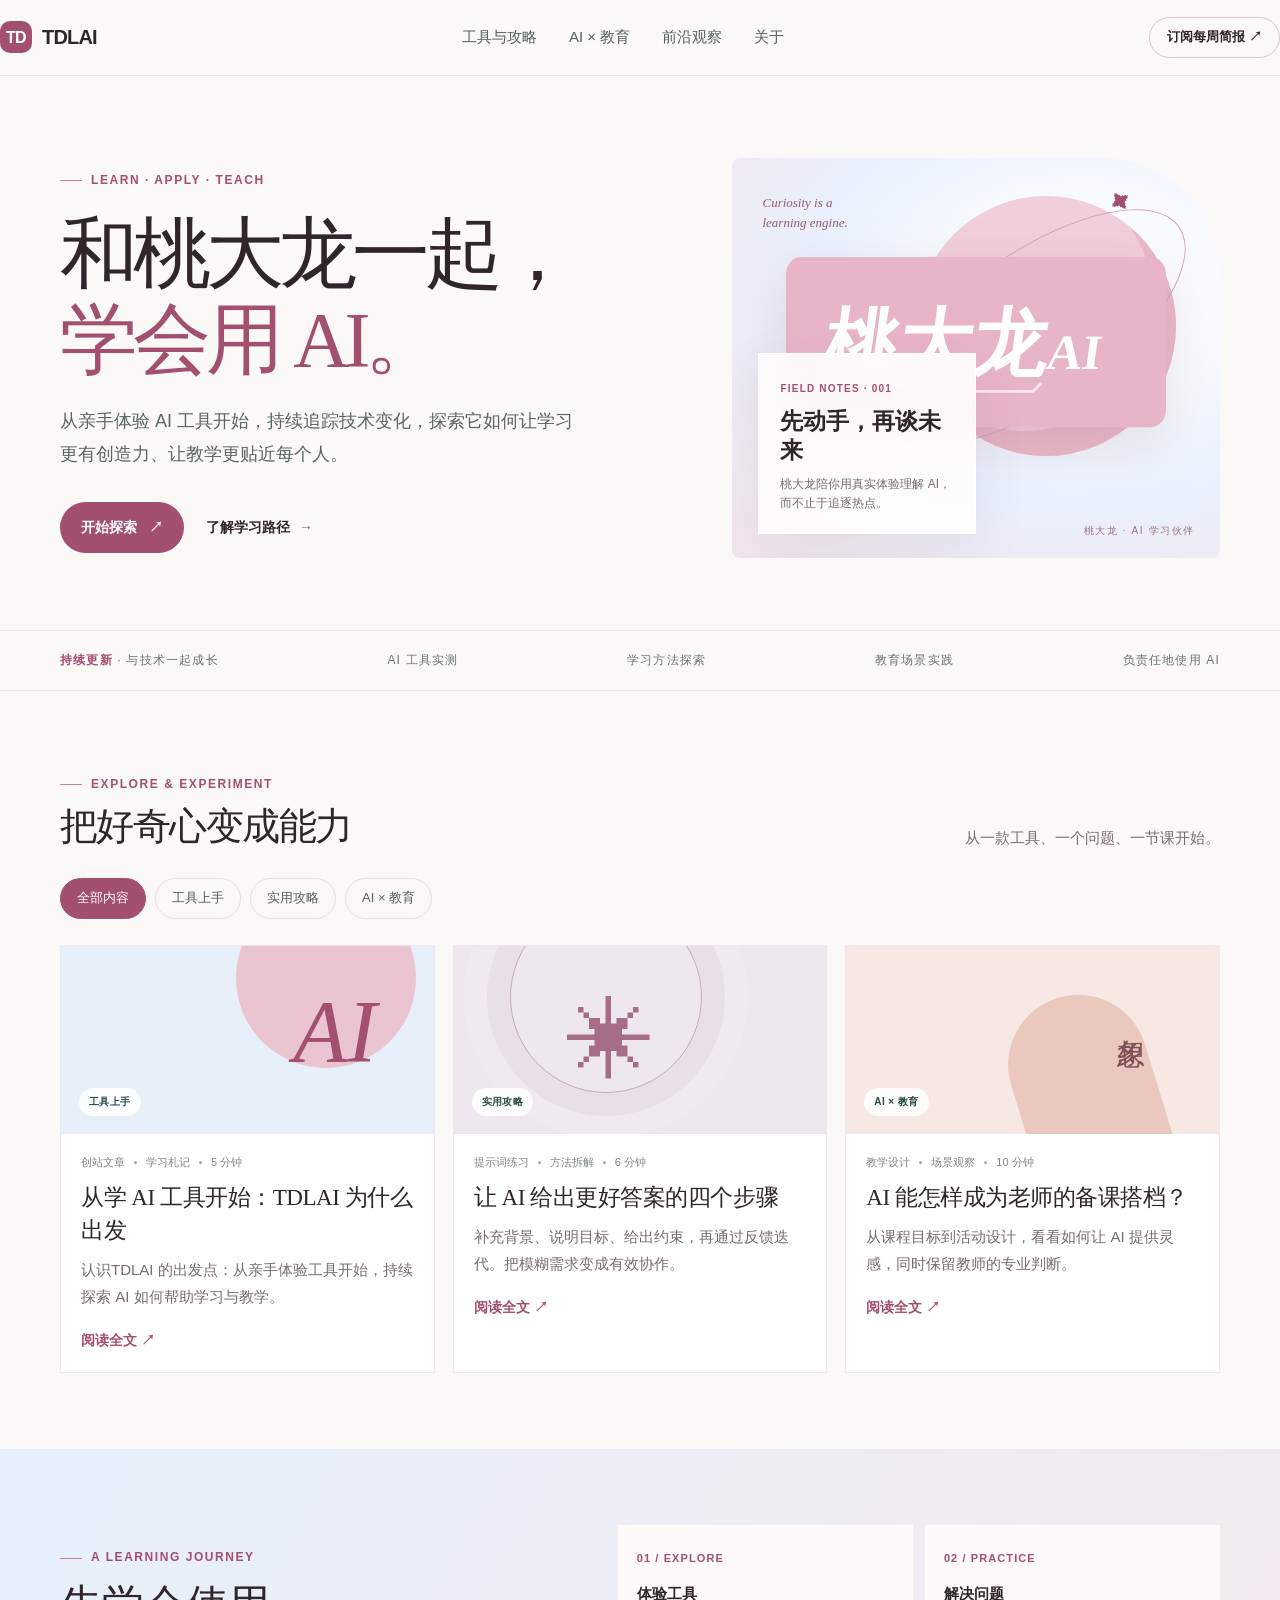
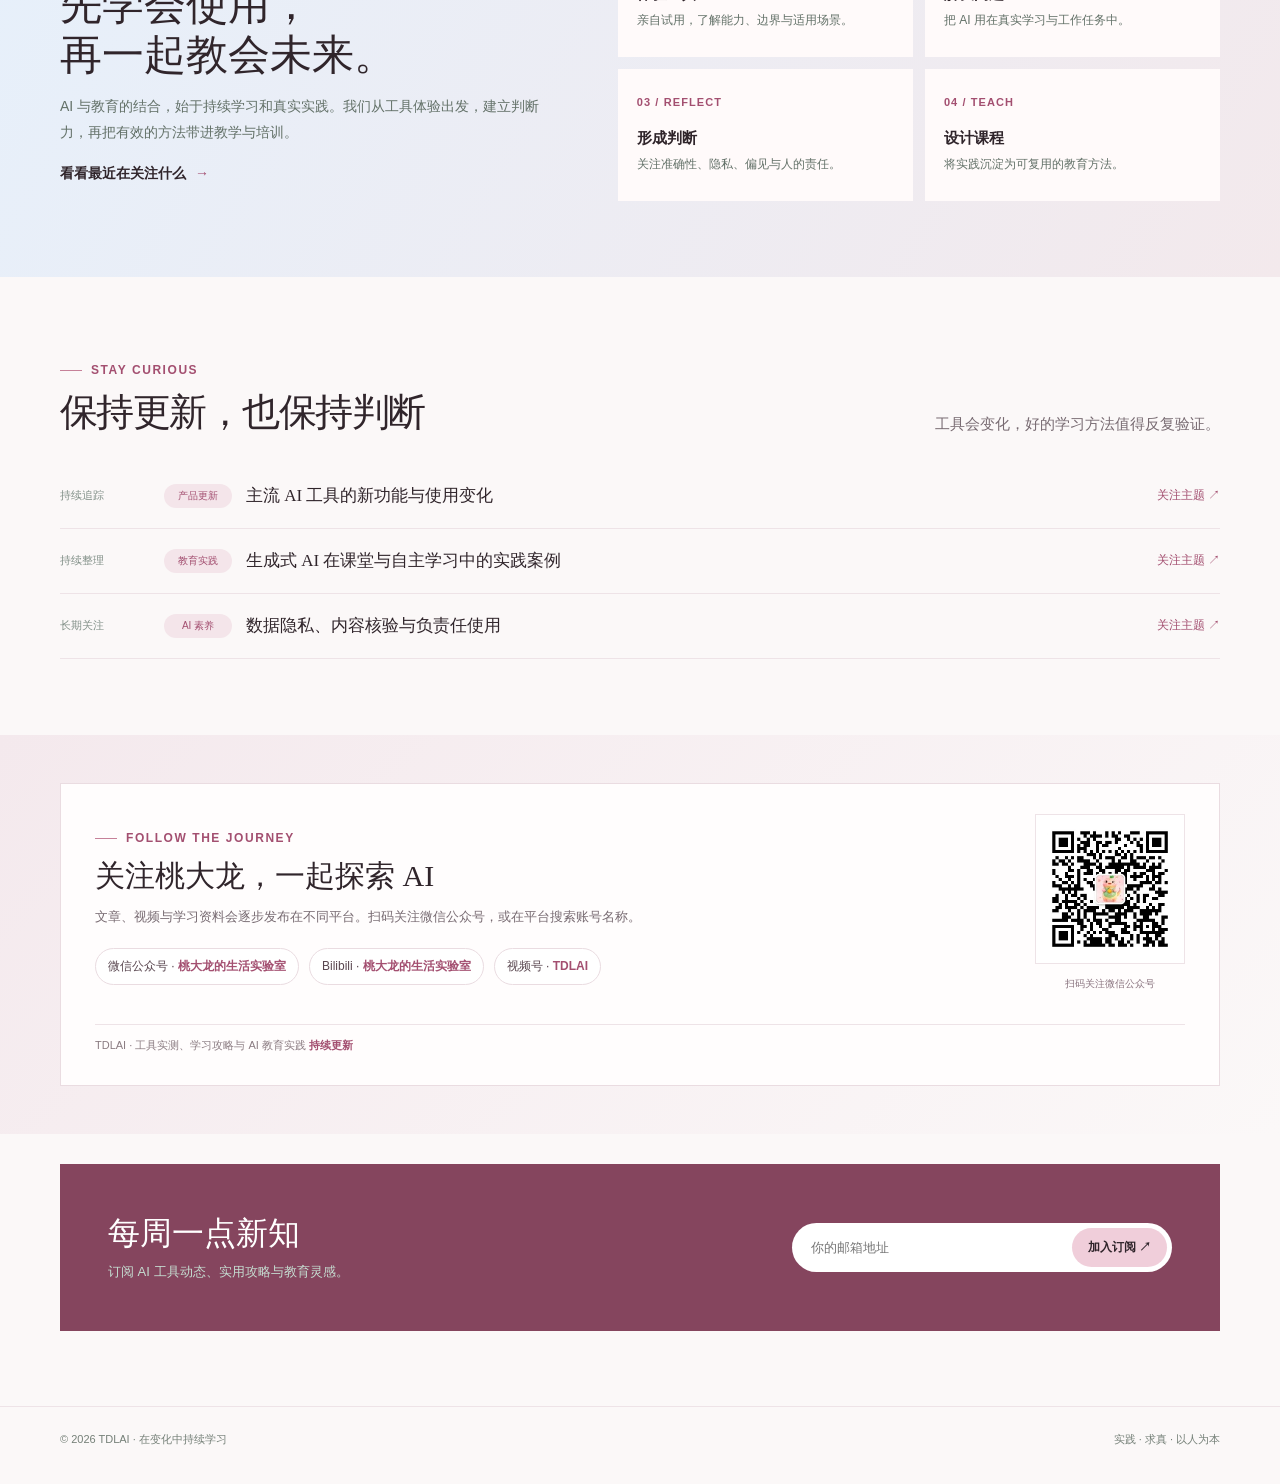
==== commit 31ed27b3: "Use TDLAI wordmark vector; add SEO baseline files" ====
--- a/index.html
+++ b/index.html
@@ -4,37 +4,46 @@
   <meta charset="utf-8">
   <meta name="viewport" content="width=device-width, initial-scale=1">
   <meta name="theme-color" content="#fbf8f8">
+  <link rel="icon" href="assets/favicon.svg" type="image/svg+xml">
+  <link rel="canonical" href="https://souryuussl.github.io/tdlai.github.io/">
+  <meta property="og:type" content="website">
+  <meta property="og:site_name" content="TDLAI">
+  <meta property="og:locale" content="zh_CN">
+  <meta property="og:title" content="TDLAI · 学会用 AI，重新想象教育">
+  <meta property="og:description" content="持续学习 AI 工具，探索人工智能与教育的真实结合。">
+  <meta property="og:url" content="https://souryuussl.github.io/tdlai.github.io/">
+  <meta name="twitter:card" content="summary">
   <meta name="description" content="持续学习 AI 工具，探索人工智能与教育的真实结合。">
   <title>TDLAI · 学会用 AI，重新想象教育</title>
   <style>
     :root{--ink:#182522;--muted:#65736e;--paper:#f7f8f4;--green:#176b54;--lime:#d9ed78;--line:#dfe5dc;--white:#fff;--serif:Georgia,"Songti SC",serif}
     *{box-sizing:border-box}html{scroll-behavior:smooth}body{margin:0;background:var(--paper);color:var(--ink);font-family:Inter,-apple-system,BlinkMacSystemFont,"Segoe UI","PingFang SC","Microsoft YaHei",sans-serif;line-height:1.6}a{color:inherit;text-decoration:none}button{font:inherit}.wrap{width:min(1160px,calc(100% - 48px));margin:auto}
-    header{height:76px;border-bottom:1px solid var(--line);display:flex;align-items:center}.nav{display:flex;justify-content:space-between;align-items:center;width:100%}.brand{display:flex;align-items:center;gap:10px;font-weight:750;letter-spacing:-.04em;font-size:20px}.brand-mark{font-size:10px;letter-spacing:-.04em;display:grid;place-items:center;width:32px;height:32px;border-radius:10px;background:var(--green);color:white;font-size:16px}.nav-links{display:flex;gap:32px;color:#52615b;font-size:14px}.nav-links a:hover{color:var(--green)}.nav-cta{border:1px solid #b9c5bd;border-radius:30px;padding:9px 17px;font-size:13px;font-weight:650}
+    header{height:76px;border-bottom:1px solid var(--line);display:flex;align-items:center}.nav{display:flex;justify-content:space-between;align-items:center;width:100%}.brand{display:flex;align-items:center;gap:10px;font-weight:750;letter-spacing:-.04em;font-size:20px}.brand-mark{letter-spacing:-.04em;display:grid;place-items:center;width:32px;height:32px;border-radius:10px;background:var(--green);color:white;font-size:16px}.nav-links{display:flex;gap:32px;color:#52615b;font-size:14px}.nav-links a:hover{color:var(--green)}.nav-cta{border:1px solid #b9c5bd;border-radius:30px;padding:9px 17px;font-size:13px;font-weight:650}
     .hero{padding:82px 0 72px;display:grid;grid-template-columns:1.12fr .88fr;gap:52px;align-items:center}.eyebrow{display:inline-flex;align-items:center;gap:9px;color:var(--green);font-size:12px;font-weight:750;letter-spacing:.13em;text-transform:uppercase}.eyebrow:before{content:"";width:22px;height:1px;background:var(--green)}h1{font-family:var(--serif);font-weight:500;letter-spacing:-.065em;font-size:clamp(48px,6.6vw,78px);line-height:1.1;margin:21px 0 22px}h1 em{color:var(--green);font-style:normal}.hero-copy{font-size:17px;color:#586660;max-width:520px;line-height:1.85}.actions{display:flex;align-items:center;gap:22px;margin-top:31px}.button{background:var(--green);color:white;border:0;border-radius:28px;padding:14px 21px;font-weight:650;font-size:14px;cursor:pointer;display:inline-flex;align-items:center;gap:12px}.button:hover{background:#0f5944}.text-link{font-weight:650;font-size:14px}.text-link span{color:var(--green);margin-left:5px}.hero-art{min-height:370px;background:#e5ecd9;border-radius:5px 100px 5px 5px;position:relative;overflow:hidden;padding:30px;display:flex;align-items:flex-end}.orb{position:absolute;width:260px;height:260px;border-radius:50%;background:var(--lime);top:38px;right:44px;box-shadow:inset -23px -25px 0 #c5df61}.orbit{position:absolute;width:350px;height:150px;border:1px solid #aab99b;border-radius:50%;transform:rotate(-35deg);right:9px;top:94px}.orbit:after{content:"✦";position:absolute;right:22px;top:4px;color:var(--green);font-size:20px}.art-card{position:relative;background:rgba(255,255,255,.9);padding:20px 21px;width:218px;box-shadow:0 12px 40px #334b3020}.art-card small{font-size:10px;letter-spacing:.12em;color:var(--green);font-weight:800}.art-card h3{font-family:var(--serif);font-size:23px;line-height:1.25;margin:9px 0}.art-card p{font-size:12px;color:var(--muted);margin:0}.art-note{position:absolute;top:31px;left:30px;font-size:12px;color:#51634e;line-height:1.5}
     .ticker{border-top:1px solid var(--line);border-bottom:1px solid var(--line);padding:20px 0;color:#69756e;font-size:12px;letter-spacing:.1em}.ticker .wrap{display:flex;justify-content:space-between;gap:20px;flex-wrap:wrap}.ticker b{color:var(--green);font-weight:750}
     section{padding:76px 0}.section-top{display:flex;justify-content:space-between;align-items:end;margin-bottom:28px}.section-top h2{font:500 38px/1.2 var(--serif);letter-spacing:-.04em;margin:10px 0 0}.section-top p{color:var(--muted);font-size:14px;margin:0}.filters{display:flex;gap:9px;margin:26px 0}.filter{border:1px solid var(--line);background:transparent;color:#52615b;border-radius:22px;padding:8px 15px;font-size:12px;cursor:pointer}.filter.active,.filter:hover{background:var(--green);border-color:var(--green);color:white}.grid{display:grid;grid-template-columns:repeat(3,1fr);gap:18px}.card{background:white;border:1px solid #e7ebe4;transition:transform .2s,box-shadow .2s}.card:hover{transform:translateY(-4px);box-shadow:0 14px 30px #24382b10}.thumb{height:188px;padding:18px;position:relative;overflow:hidden;display:flex;align-items:flex-end}.thumb .label{position:relative;z-index:1;background:#ffffffdc;border-radius:18px;padding:6px 10px;font-size:10px;font-weight:750;color:#294d3f;letter-spacing:.04em}.thumb1{background:#dcebd7}.thumb1:before{content:"";position:absolute;width:180px;height:180px;border-radius:50%;background:#b2d594;top:-58px;right:18px}.thumb1:after{content:"AI";position:absolute;right:57px;top:35px;font:italic 88px var(--serif);color:#367653}.thumb2{background:#e8e4f4}.thumb2:before{content:"";position:absolute;width:190px;height:190px;border:1px solid #9a89c1;border-radius:50%;top:-45px;left:56px;box-shadow:0 0 0 23px #dcd5ee,0 0 0 46px #e3def1}.thumb2:after{content:"✳";position:absolute;font-size:88px;color:#6f5b9a;left:113px;top:27px}.thumb3{background:#f3e6d1}.thumb3:before{content:"";position:absolute;width:140px;height:180px;background:#e8bd79;border-radius:80px 80px 20px 20px;top:48px;right:65px;transform:rotate(-17deg)}.thumb3:after{content:"想象";position:absolute;right:69px;top:71px;font:28px var(--serif);color:#704a28;writing-mode:vertical-rl}.card-body{padding:20px}.meta{font-size:10px;color:#7b8882;display:flex;gap:9px;align-items:center}.meta i{width:3px;height:3px;border-radius:50%;background:#a1aaa5}.card h3{font:500 22px/1.42 var(--serif);margin:11px 0 8px;letter-spacing:-.02em}.card p{font-size:13px;line-height:1.75;color:var(--muted);margin:0 0 17px}.read{font-size:12px;font-weight:700;color:var(--green)}.empty{color:var(--muted);padding:30px}
     .pathway{background:#e8eee2}.pathway-inner{display:grid;grid-template-columns:.9fr 1.1fr;gap:65px;align-items:center}.pathway h2{font:500 42px/1.2 var(--serif);margin:12px 0}.pathway p{font-size:14px;color:#637168;line-height:1.85}.steps{display:grid;grid-template-columns:1fr 1fr;gap:12px}.step{background:#f7f8f4;padding:19px;min-height:132px}.step-num{font-size:11px;color:var(--green);font-weight:800;letter-spacing:.1em}.step h3{font-size:15px;margin:12px 0 5px}.step p{font-size:12px;margin:0;line-height:1.65}.fresh{display:flex;align-items:center;gap:14px;padding:20px 0;border-bottom:1px solid var(--line)}.fresh time{font-size:11px;color:#829088;min-width:90px}.fresh .tag{font-size:10px;color:var(--green);background:#e8efe4;border-radius:12px;padding:4px 9px;min-width:68px;text-align:center}.fresh h3{font:500 17px var(--serif);margin:0;flex:1}.fresh a{font-size:12px;color:var(--green)}
-    .newsletter{background:var(--green);color:white;padding:48px;margin:30px 0 75px;display:flex;justify-content:space-between;align-items:center;gap:25px}.newsletter h2{font:500 32px var(--serif);margin:0 0 6px}.newsletter p{font-size:13px;color:#c5ddd1;margin:0}.signup{display:flex;background:white;border-radius:30px;padding:5px;min-width:min(380px,100%)}.signup input{border:0;outline:0;padding:10px 14px;flex:1;min-width:0;border-radius:30px;font:13px inherit}.signup button{border:0;background:var(--lime);color:var(--ink);border-radius:24px;padding:10px 16px;font-size:12px;font-weight:750;cursor:pointer}footer{border-top:1px solid var(--line);padding:24px 0 36px;color:#758078;font-size:11px}.foot{display:flex;justify-content:space-between;gap:12px;flex-wrap:wrap}
+    .newsletter{background:var(--green);color:white;padding:48px;margin:30px 0 75px;display:flex;justify-content:space-between;align-items:center;gap:25px}.newsletter h2{font:500 32px var(--serif);margin:0 0 6px}.newsletter p{font-size:13px;color:#c5ddd1;margin:0}.signup{display:flex;background:white;border-radius:30px;padding:5px;min-width:min(380px,100%)}.signup input{border:0;outline:0;padding:10px 14px;flex:1;min-width:0;border-radius:30px;font-size:13px}.signup button{border:0;background:var(--lime);color:var(--ink);border-radius:24px;padding:10px 16px;font-size:12px;font-weight:750;cursor:pointer}footer{border-top:1px solid var(--line);padding:24px 0 36px;color:#758078;font-size:11px}.foot{display:flex;justify-content:space-between;gap:12px;flex-wrap:wrap}
     /* 桃大龙品牌视觉：珍珠白、灰粉与柔和玫瑰色，保留足够留白 */
     :root{--ink:#30252b;--muted:#786b72;--paper:#fbf8f8;--green:#a34f70;--lime:#f0ceda;--line:#eee3e7}
     header{border-color:#eee3e7}.brand-mark{background:#a34f70}.nav-cta{border-color:#dbc5cd}.button{background:#a34f70}.button:hover{background:#873d5c}.eyebrow,.read{color:#a34f70}.eyebrow:before{background:#c68199}
     .hero-art{background:radial-gradient(ellipse at 72% 36%,#ffffff 0,#f8faff 30%,#e9f1fc 55%,#f3e4eb 100%);border-radius:8px 120px 8px 8px;min-height:400px;justify-content:center;align-items:center}
     .hero-art:after{content:"桃大龙 · AI 学习伙伴";position:absolute;right:25px;bottom:19px;color:#9e7180;font-size:10px;letter-spacing:.16em}
-    .dragon{position:absolute;width:min(74%,330px);height:auto;right:7%;top:4%;filter:drop-shadow(0 20px 24px #7d40511a)}
-    .art-note{top:35px;left:30px;color:#8f5f70;font-family:var(--serif);font-style:italic;font-size:13px}.art-card{z-index:1;margin:0 auto 0 -36%;background:#fffdfde8;border:1px solid #fff;backdrop-filter:blur(10px);box-shadow:0 18px 50px #62414c16}.art-card small{color:#a34f70}.orb{background:#f0ceda;box-shadow:inset -23px -25px 0 #e9b9ca}.orbit{border-color:#d5a6b5}.orbit:after{color:#a34f70}
-    .ticker b,.text-link span{color:#a34f70}.filter.active,.filter:hover{background:#a34f70;border-color:#a34f70}.filter{border-color:#eadce1}.card{border-color:#f0e7ea}.thumb1{background:#e7eff9}.thumb1:before{background:#eac4d0}.thumb1:after{color:#a34f70}.thumb2{background:#eee7ef}.thumb2:before{border-color:#c4a8b9;box-shadow:0 0 0 23px #e8dfe8,0 0 0 46px #f0e9f0}.thumb2:after{color:#a66d89}.thumb3{background:#f6e9e3}.thumb3:before{background:#eac8bd}.thumb3:after{color:#80505a}.pathway{background:linear-gradient(120deg,#e6f0fb 0%,#f3e9ec 100%)}.step{background:#fffafa}.step-num,.fresh .tag{color:#a34f70}.fresh .tag{background:#f4e5ea}.newsletter{background:#85455e}.signup button{background:#f0ceda}.signup input{font:13px inherit}
-    .social-band{background:linear-gradient(135deg,#f4e9ed,#fbf8f8);padding:48px 0}.social-panel{display:grid;grid-template-columns:1fr auto;gap:32px;align-items:center;border:1px solid #eadce1;background:#fffdfd;padding:30px 34px}.social-panel h2{font:500 30px/1.2 var(--serif);margin:10px 0}.social-panel p{color:var(--muted);font-size:13px;max-width:580px}.social-list{display:flex;gap:10px;flex-wrap:wrap;margin-top:20px}.social-chip{border:1px solid #eadce1;border-radius:22px;padding:8px 12px;font-size:12px;color:#59464f;background:#fff}.social-chip b{color:var(--green)}.qr-inline{width:150px;height:150px;object-fit:contain;background:#fff;border:1px solid #eee3e7;padding:7px}.qr-caption{text-align:center;color:#8b7580;font-size:10px;margin-top:5px}.social-mini{grid-column:1/-1;border-top:1px solid #eee3e7;padding-top:12px;font-size:11px;color:#8b7c82}.social-mini strong{color:var(--green)}
-@media(max-width:760px){.social-panel{grid-template-columns:1fr;padding:23px}.social-panel>div:last-of-type{text-align:left}.qr-inline{width:132px;height:132px}.wrap{width:min(100% - 34px,560px)}.nav-links{display:none}.hero{grid-template-columns:1fr;padding:54px 0 45px;gap:34px}.hero-art{min-height:310px}.dragon{width:min(70%,270px);right:4%;top:3%}.art-card{margin-left:-31%;transform:scale(.88);transform-origin:left center}.ticker .wrap{justify-content:flex-start;gap:10px 22px}.ticker span:nth-child(n+4){display:none}section{padding:56px 0}.section-top{display:block}.section-top p{margin-top:10px}.grid{grid-template-columns:1fr}.thumb{height:210px}.pathway-inner{grid-template-columns:1fr;gap:25px}.newsletter{display:block;padding:30px 23px;margin-bottom:50px}.signup{margin-top:20px}.fresh{align-items:flex-start;flex-wrap:wrap}.fresh h3{flex-basis:calc(100% - 115px);order:3;margin-left:104px;margin-top:-15px}.fresh a{margin-left:auto}.steps{gap:8px}.step{padding:15px;min-height:145px}}
+    .wordmark{position:absolute;width:min(86%,380px);height:auto;left:50%;top:46%;transform:translate(-50%,-50%);filter:drop-shadow(0 18px 28px #7d405126)}
+    .art-note{top:35px;left:30px;color:#8f5f70;font-family:var(--serif);font-style:italic;font-size:13px}.art-card{position:absolute;left:26px;bottom:24px;z-index:1;margin:0;background:#fffdfde8;border:1px solid #fff;backdrop-filter:blur(10px);box-shadow:0 18px 50px #62414c16}.art-card small{color:#a34f70}.orb{background:#f0ceda;box-shadow:inset -23px -25px 0 #e9b9ca}.orbit{border-color:#d5a6b5}.orbit:after{color:#a34f70}
+    .ticker b,.text-link span{color:#a34f70}.filter.active,.filter:hover{background:#a34f70;border-color:#a34f70}.filter{border-color:#eadce1}.card{border-color:#f0e7ea}.thumb1{background:#e7eff9}.thumb1:before{background:#eac4d0}.thumb1:after{color:#a34f70}.thumb2{background:#eee7ef}.thumb2:before{border-color:#c4a8b9;box-shadow:0 0 0 23px #e8dfe8,0 0 0 46px #f0e9f0}.thumb2:after{color:#a66d89}.thumb3{background:#f6e9e3}.thumb3:before{background:#eac8bd}.thumb3:after{color:#80505a}.pathway{background:linear-gradient(120deg,#e6f0fb 0%,#f3e9ec 100%)}.step{background:#fffafa}.step-num,.fresh .tag{color:#a34f70}.fresh .tag{background:#f4e5ea}.newsletter{background:#85455e}.signup button{background:#f0ceda}.signup input{font-size:13px}
+    .social-band{background:linear-gradient(135deg,#f4e9ed,#fbf8f8);padding:48px 0}.social-panel{display:grid;grid-template-columns:1fr auto;gap:32px;align-items:center;border:1px solid #eadce1;background:#fffdfd;padding:30px 34px}.social-panel h2{font:500 30px/1.2 var(--serif);margin:10px 0}.social-panel p{color:var(--muted);font-size:13px;max-width:580px}.social-list{display:flex;gap:10px;flex-wrap:wrap;margin-top:20px}.social-chip{border:1px solid #eadce1;border-radius:22px;padding:8px 12px;font-size:12px;color:#59464f;background:#fff}.social-chip b{color:var(--green)}.social-chip b a:hover{text-decoration:underline;text-underline-offset:3px}.qr-inline{width:150px;height:150px;object-fit:contain;background:#fff;border:1px solid #eee3e7;padding:7px}.qr-caption{text-align:center;color:#8b7580;font-size:10px;margin-top:5px}.social-mini{grid-column:1/-1;border-top:1px solid #eee3e7;padding-top:12px;font-size:11px;color:#8b7c82}.social-mini strong{color:var(--green)}
+@media(max-width:760px){.social-panel{grid-template-columns:1fr;padding:23px}.social-panel>div:last-of-type{text-align:left}.qr-inline{width:132px;height:132px}.wrap{width:min(100% - 34px,560px)}.nav-links{display:none}.hero{grid-template-columns:1fr;padding:54px 0 45px;gap:34px}.hero-art{min-height:310px}.wordmark{width:86%;top:44%}.art-card{left:18px;bottom:18px;transform:scale(.86);transform-origin:left bottom;margin:0}.ticker .wrap{justify-content:flex-start;gap:10px 22px}.ticker span:nth-child(n+4){display:none}section{padding:56px 0}.section-top{display:block}.section-top p{margin-top:10px}.grid{grid-template-columns:1fr}.thumb{height:210px}.pathway-inner{grid-template-columns:1fr;gap:25px}.newsletter{display:block;padding:30px 23px;margin-bottom:50px}.signup{margin-top:20px}.fresh{align-items:flex-start;flex-wrap:wrap}.fresh h3{flex-basis:calc(100% - 115px);order:3;margin-left:104px;margin-top:-15px}.fresh a{margin-left:auto}.steps{gap:8px}.step{padding:15px;min-height:145px}}
   
     /* Readability and quick scanning refinements */
     body{font-size:16px}.nav-links{font-size:15px}.hero-copy{font-size:18px}.section-top p{font-size:15px}.card h3{font-size:23px}.card p{font-size:15px;line-height:1.8}.meta{font-size:11px}.read{font-size:14px}.filter{font-size:13px;padding:9px 16px}.card h3 a:hover{color:var(--green)}.card{cursor:default}
     @media(max-width:760px){body{font-size:15px}.hero-copy{font-size:17px}.section-top h2{font-size:34px}.card h3{font-size:23px}.card p{font-size:15px}.meta{font-size:11px}.filter{font-size:13px;padding:8px 13px}}
-\n  </style>
+  </style>
 </head>
 <body>
   <header><div class="wrap nav"><a class="brand" href="#top"><span class="brand-mark">TD</span>TDLAI</a><nav class="nav-links"><a href="#articles">工具与攻略</a><a href="#pathway">AI × 教育</a><a href="#updates">前沿观察</a><a href="#about">关于</a></nav><a class="nav-cta" href="#newsletter">订阅每周简报 ↗</a></div></header>
   <main id="top">
-    <div class="wrap hero"><div><div class="eyebrow">Learn · Apply · Teach</div><h1>和桃大龙一起，<br><em>学会用 AI。</em></h1><p class="hero-copy">从亲手体验 AI 工具开始，持续追踪技术变化，探索它如何让学习更有创造力、让教学更贴近每个人。</p><div class="actions"><a class="button" href="#articles">开始探索 <span>↗</span></a><a class="text-link" href="#pathway">了解学习路径 <span>→</span></a></div></div><div class="hero-art"><div class="art-note">Curiosity is a<br>learning engine.</div><div class="orb"></div><div class="orbit"></div><img class="dragon" src="[data-uri]" alt="TDLAI 白色金角龙吉祥物"><div class="art-card"><small>FIELD NOTES · 001</small><h3>先动手，再谈未来</h3><p>桃大龙陪你用真实体验理解 AI，而不止于追逐热点。</p></div></div></div>
+    <div class="wrap hero"><div><div class="eyebrow">Learn · Apply · Teach</div><h1>和桃大龙一起，<br><em>学会用 AI。</em></h1><p class="hero-copy">从亲手体验 AI 工具开始，持续追踪技术变化，探索它如何让学习更有创造力、让教学更贴近每个人。</p><div class="actions"><a class="button" href="#articles">开始探索 <span>↗</span></a><a class="text-link" href="#pathway">了解学习路径 <span>→</span></a></div></div><div class="hero-art"><div class="art-note">Curiosity is a<br>learning engine.</div><div class="orb"></div><div class="orbit"></div><img class="wordmark" src="assets/tdlai-wordmark.svg" alt="桃大龙AI 字标" width="400" height="180" fetchpriority="high"><div class="art-card"><small>FIELD NOTES · 001</small><h3>先动手，再谈未来</h3><p>桃大龙陪你用真实体验理解 AI，而不止于追逐热点。</p></div></div></div>
     <div class="ticker"><div class="wrap"><span><b>持续更新</b> · 与技术一起成长</span><span>AI 工具实测</span><span>学习方法探索</span><span>教育场景实践</span><span>负责任地使用 AI</span></div></div>
     <section id="articles"><div class="wrap"><div class="section-top"><div><div class="eyebrow">Explore & Experiment</div><h2>把好奇心变成能力</h2></div><p>从一款工具、一个问题、一节课开始。</p></div><div class="filters" role="group" aria-label="筛选文章"><button class="filter active" data-filter="all">全部内容</button><button class="filter" data-filter="tool">工具上手</button><button class="filter" data-filter="guide">实用攻略</button><button class="filter" data-filter="edu">AI × 教育</button></div><div class="grid" id="articleGrid">
       <article class="card" data-category="tool"><div class="thumb thumb1"><span class="label">工具上手</span></div><div class="card-body"><div class="meta">创站文章 <i></i> 学习札记 <i></i> 5 分钟</div><h3><a href="/tdlai.github.io/first-post.html">从学 AI 工具开始：TDLAI 为什么出发</a></h3><p>认识TDLAI 的出发点：从亲手体验工具开始，持续探索 AI 如何帮助学习与教学。</p><a class="read" href="/tdlai.github.io/first-post.html">阅读全文 ↗</a></div></article>
@@ -43,7 +52,7 @@
     </div></div></section>
     <section class="pathway" id="pathway"><div class="wrap pathway-inner"><div><div class="eyebrow">A learning journey</div><h2>先学会使用，<br>再一起教会未来。</h2><p>AI 与教育的结合，始于持续学习和真实实践。我们从工具体验出发，建立判断力，再把有效的方法带进教学与培训。</p><a class="text-link" href="#updates">看看最近在关注什么 <span>→</span></a></div><div class="steps"><div class="step"><span class="step-num">01 / EXPLORE</span><h3>体验工具</h3><p>亲自试用，了解能力、边界与适用场景。</p></div><div class="step"><span class="step-num">02 / PRACTICE</span><h3>解决问题</h3><p>把 AI 用在真实学习与工作任务中。</p></div><div class="step"><span class="step-num">03 / REFLECT</span><h3>形成判断</h3><p>关注准确性、隐私、偏见与人的责任。</p></div><div class="step"><span class="step-num">04 / TEACH</span><h3>设计课程</h3><p>将实践沉淀为可复用的教育方法。</p></div></div></div></section>
     <section id="updates"><div class="wrap"><div class="section-top"><div><div class="eyebrow">Stay curious</div><h2>保持更新，也保持判断</h2></div><p>工具会变化，好的学习方法值得反复验证。</p></div><div class="fresh"><time>持续追踪</time><span class="tag">产品更新</span><h3>主流 AI 工具的新功能与使用变化</h3><a href="#newsletter">关注主题 ↗</a></div><div class="fresh"><time>持续整理</time><span class="tag">教育实践</span><h3>生成式 AI 在课堂与自主学习中的实践案例</h3><a href="#newsletter">关注主题 ↗</a></div><div class="fresh"><time>长期关注</time><span class="tag">AI 素养</span><h3>数据隐私、内容核验与负责任使用</h3><a href="#newsletter">关注主题 ↗</a></div></div></section>
-    <section class="social-band" id="media"><div class="wrap"><div class="social-panel"><div><div class="eyebrow">Follow the journey</div><h2>关注桃大龙，一起探索 AI</h2><p>文章、视频与学习资料会逐步发布在不同平台。扫码关注微信公众号，或在平台搜索账号名称。</p><div class="social-list"><span class="social-chip">微信公众号 · <b>桃大龙的生活实验室</b></span><span class="social-chip">Bilibili · <b>桃大龙的生活实验室</b></span><span class="social-chip">视频号 · <b>TDLAI</b></span></div></div><div><img class="qr-inline" src="[data-uri]" alt="微信公众号“桃大龙的生活实验室”二维码"><div class="qr-caption">扫码关注微信公众号</div></div><div class="social-mini">TDLAI · 工具实测、学习攻略与 AI 教育实践 <strong>持续更新</strong></div></div></div></section>
+    <section class="social-band" id="media"><div class="wrap"><div class="social-panel"><div><div class="eyebrow">Follow the journey</div><h2>关注桃大龙，一起探索 AI</h2><p>文章、视频与学习资料会逐步发布在不同平台。扫码关注微信公众号，或在平台搜索账号名称。</p><div class="social-list"><span class="social-chip">微信公众号 · <b>桃大龙的生活实验室</b></span><span class="social-chip">Bilibili · <b><a href="https://space.bilibili.com/66382812" target="_blank" rel="noopener noreferrer">桃大龙的生活实验室</a></b></span><span class="social-chip">视频号 · <b>TDLAI</b></span></div></div><div><img class="qr-inline" src="[data-uri]" alt="微信公众号“桃大龙的生活实验室”二维码"><div class="qr-caption">扫码关注微信公众号</div></div><div class="social-mini">TDLAI · 工具实测、学习攻略与 AI 教育实践 <strong>持续更新</strong></div></div></div></section>
     <div class="wrap" id="newsletter"><div class="newsletter"><div><h2>每周一点新知</h2><p>订阅 AI 工具动态、实用攻略与教育灵感。</p></div><form class="signup" id="signup"><input type="email" placeholder="你的邮箱地址" aria-label="邮箱地址" required><button type="submit">加入订阅 ↗</button></form></div></div>
   </main>
   <footer id="about"><div class="wrap foot"><span>© 2026 TDLAI · 在变化中持续学习</span><span>实践 · 求真 · 以人为本</span></div></footer>
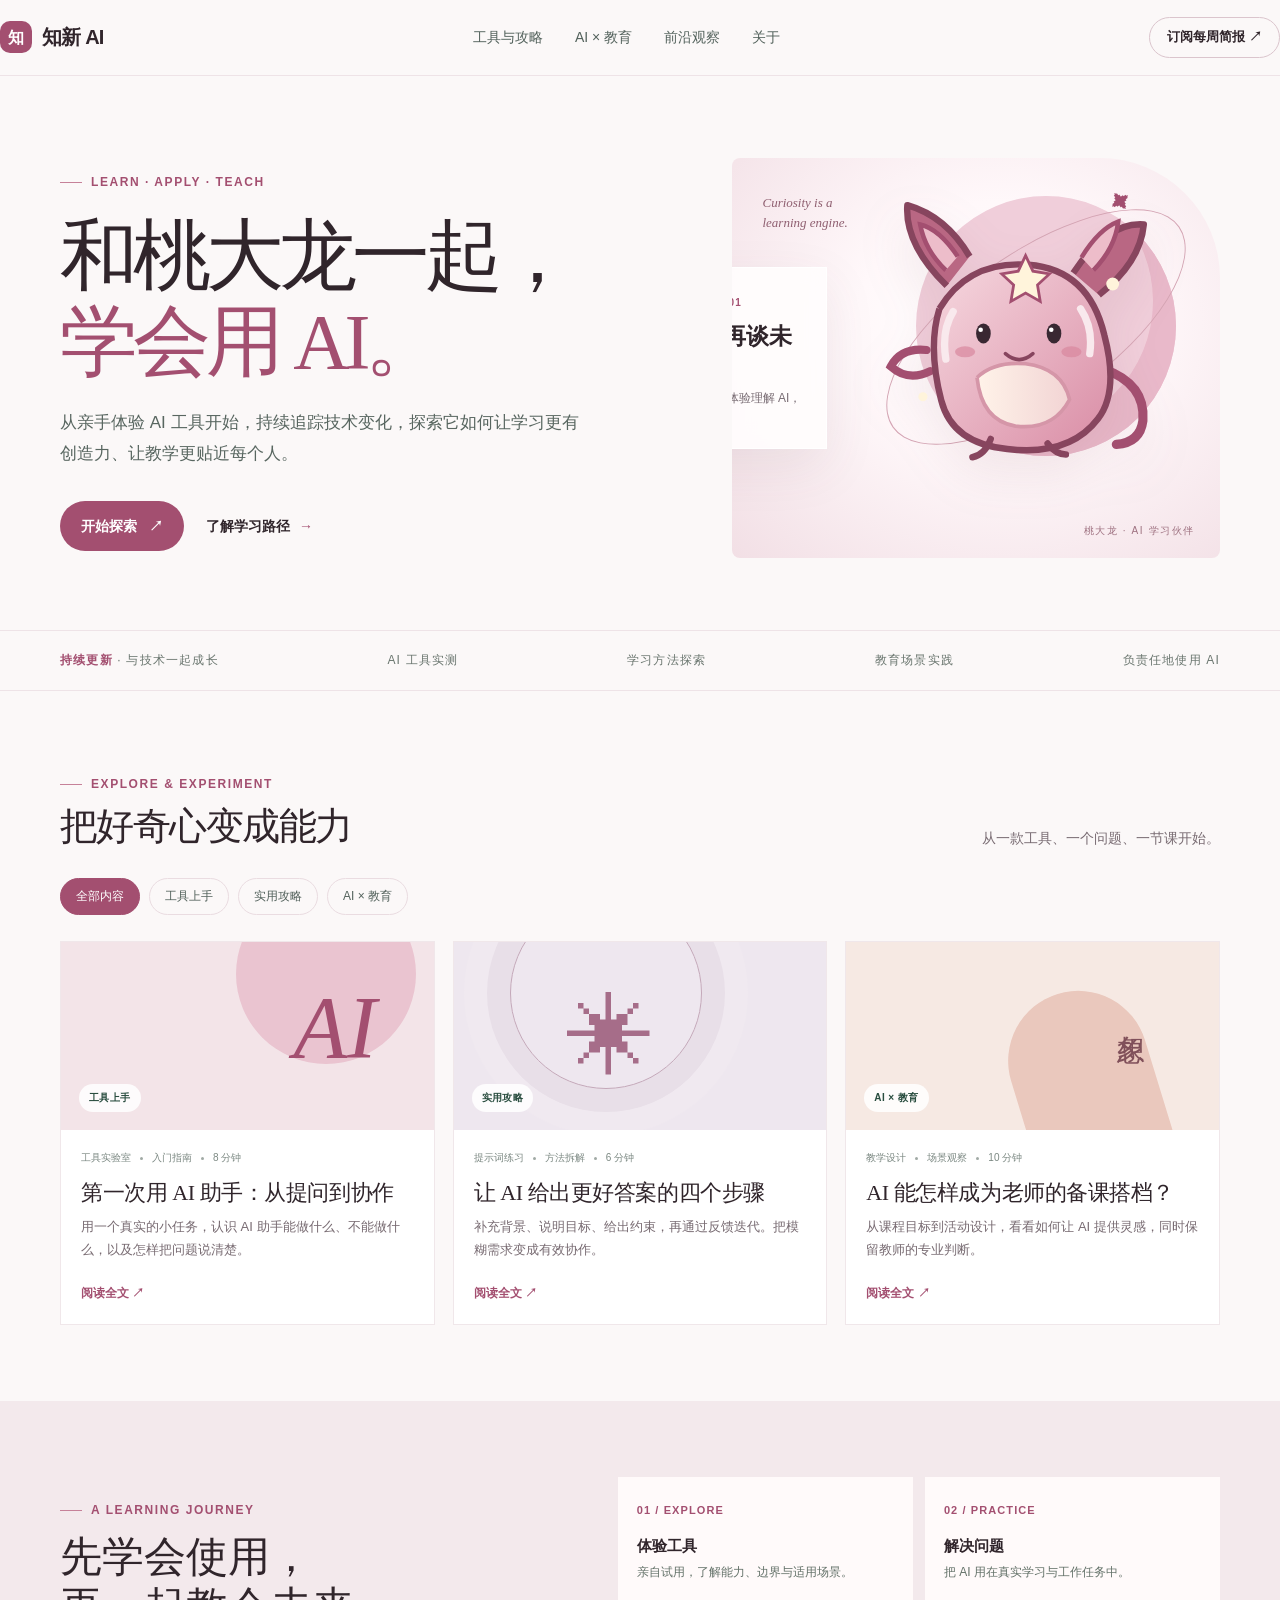
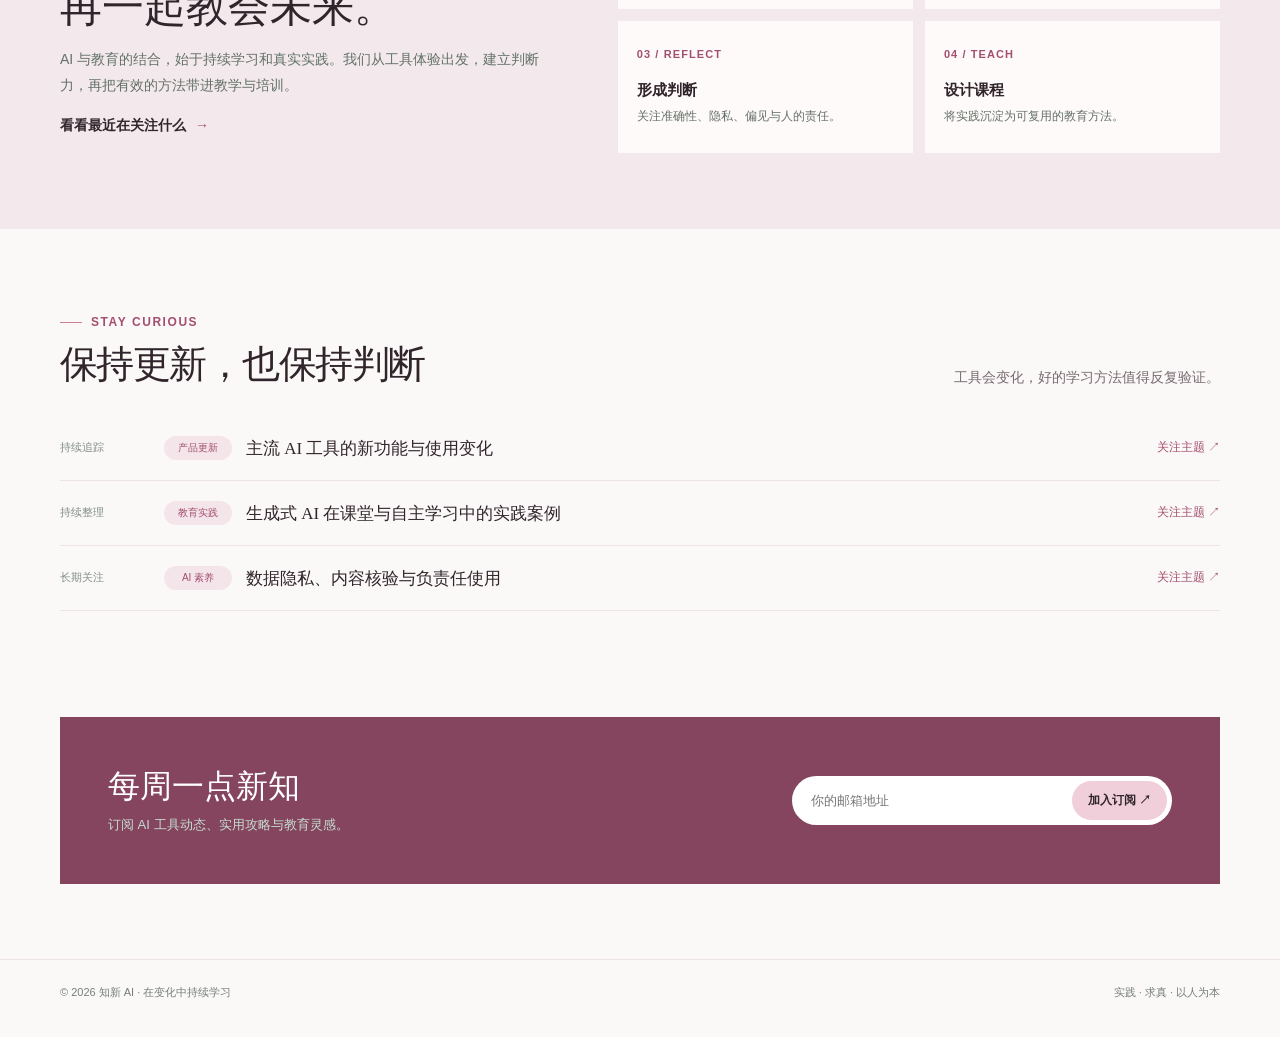
==== commit 9c19a316: "feat: complete migration to hugo-jijian theme with custom UI" ====
--- a/index.html
+++ b/index.html
@@ -3,59 +3,44 @@
 <head>
   <meta charset="utf-8">
   <meta name="viewport" content="width=device-width, initial-scale=1">
-  <meta name="theme-color" content="#fbf8f8">
-  <link rel="icon" href="assets/favicon.svg" type="image/svg+xml">
-  <link rel="canonical" href="https://souryuussl.github.io/tdlai.github.io/">
-  <meta property="og:type" content="website">
-  <meta property="og:site_name" content="TDLAI">
-  <meta property="og:locale" content="zh_CN">
-  <meta property="og:title" content="TDLAI · 学会用 AI，重新想象教育">
-  <meta property="og:description" content="持续学习 AI 工具，探索人工智能与教育的真实结合。">
-  <meta property="og:url" content="https://souryuussl.github.io/tdlai.github.io/">
-  <meta name="twitter:card" content="summary">
+  <meta name="theme-color" content="#f7f8f4">
   <meta name="description" content="持续学习 AI 工具，探索人工智能与教育的真实结合。">
-  <title>TDLAI · 学会用 AI，重新想象教育</title>
+  <title>知新 AI · 学会用 AI，重新想象教育</title>
   <style>
     :root{--ink:#182522;--muted:#65736e;--paper:#f7f8f4;--green:#176b54;--lime:#d9ed78;--line:#dfe5dc;--white:#fff;--serif:Georgia,"Songti SC",serif}
     *{box-sizing:border-box}html{scroll-behavior:smooth}body{margin:0;background:var(--paper);color:var(--ink);font-family:Inter,-apple-system,BlinkMacSystemFont,"Segoe UI","PingFang SC","Microsoft YaHei",sans-serif;line-height:1.6}a{color:inherit;text-decoration:none}button{font:inherit}.wrap{width:min(1160px,calc(100% - 48px));margin:auto}
-    header{height:76px;border-bottom:1px solid var(--line);display:flex;align-items:center}.nav{display:flex;justify-content:space-between;align-items:center;width:100%}.brand{display:flex;align-items:center;gap:10px;font-weight:750;letter-spacing:-.04em;font-size:20px}.brand-mark{letter-spacing:-.04em;display:grid;place-items:center;width:32px;height:32px;border-radius:10px;background:var(--green);color:white;font-size:16px}.nav-links{display:flex;gap:32px;color:#52615b;font-size:14px}.nav-links a:hover{color:var(--green)}.nav-cta{border:1px solid #b9c5bd;border-radius:30px;padding:9px 17px;font-size:13px;font-weight:650}
+    header{height:76px;border-bottom:1px solid var(--line);display:flex;align-items:center}.nav{display:flex;justify-content:space-between;align-items:center;width:100%}.brand{display:flex;align-items:center;gap:10px;font-weight:750;letter-spacing:-.04em;font-size:20px}.brand-mark{display:grid;place-items:center;width:32px;height:32px;border-radius:10px;background:var(--green);color:white;font-size:16px}.nav-links{display:flex;gap:32px;color:#52615b;font-size:14px}.nav-links a:hover{color:var(--green)}.nav-cta{border:1px solid #b9c5bd;border-radius:30px;padding:9px 17px;font-size:13px;font-weight:650}
     .hero{padding:82px 0 72px;display:grid;grid-template-columns:1.12fr .88fr;gap:52px;align-items:center}.eyebrow{display:inline-flex;align-items:center;gap:9px;color:var(--green);font-size:12px;font-weight:750;letter-spacing:.13em;text-transform:uppercase}.eyebrow:before{content:"";width:22px;height:1px;background:var(--green)}h1{font-family:var(--serif);font-weight:500;letter-spacing:-.065em;font-size:clamp(48px,6.6vw,78px);line-height:1.1;margin:21px 0 22px}h1 em{color:var(--green);font-style:normal}.hero-copy{font-size:17px;color:#586660;max-width:520px;line-height:1.85}.actions{display:flex;align-items:center;gap:22px;margin-top:31px}.button{background:var(--green);color:white;border:0;border-radius:28px;padding:14px 21px;font-weight:650;font-size:14px;cursor:pointer;display:inline-flex;align-items:center;gap:12px}.button:hover{background:#0f5944}.text-link{font-weight:650;font-size:14px}.text-link span{color:var(--green);margin-left:5px}.hero-art{min-height:370px;background:#e5ecd9;border-radius:5px 100px 5px 5px;position:relative;overflow:hidden;padding:30px;display:flex;align-items:flex-end}.orb{position:absolute;width:260px;height:260px;border-radius:50%;background:var(--lime);top:38px;right:44px;box-shadow:inset -23px -25px 0 #c5df61}.orbit{position:absolute;width:350px;height:150px;border:1px solid #aab99b;border-radius:50%;transform:rotate(-35deg);right:9px;top:94px}.orbit:after{content:"✦";position:absolute;right:22px;top:4px;color:var(--green);font-size:20px}.art-card{position:relative;background:rgba(255,255,255,.9);padding:20px 21px;width:218px;box-shadow:0 12px 40px #334b3020}.art-card small{font-size:10px;letter-spacing:.12em;color:var(--green);font-weight:800}.art-card h3{font-family:var(--serif);font-size:23px;line-height:1.25;margin:9px 0}.art-card p{font-size:12px;color:var(--muted);margin:0}.art-note{position:absolute;top:31px;left:30px;font-size:12px;color:#51634e;line-height:1.5}
     .ticker{border-top:1px solid var(--line);border-bottom:1px solid var(--line);padding:20px 0;color:#69756e;font-size:12px;letter-spacing:.1em}.ticker .wrap{display:flex;justify-content:space-between;gap:20px;flex-wrap:wrap}.ticker b{color:var(--green);font-weight:750}
     section{padding:76px 0}.section-top{display:flex;justify-content:space-between;align-items:end;margin-bottom:28px}.section-top h2{font:500 38px/1.2 var(--serif);letter-spacing:-.04em;margin:10px 0 0}.section-top p{color:var(--muted);font-size:14px;margin:0}.filters{display:flex;gap:9px;margin:26px 0}.filter{border:1px solid var(--line);background:transparent;color:#52615b;border-radius:22px;padding:8px 15px;font-size:12px;cursor:pointer}.filter.active,.filter:hover{background:var(--green);border-color:var(--green);color:white}.grid{display:grid;grid-template-columns:repeat(3,1fr);gap:18px}.card{background:white;border:1px solid #e7ebe4;transition:transform .2s,box-shadow .2s}.card:hover{transform:translateY(-4px);box-shadow:0 14px 30px #24382b10}.thumb{height:188px;padding:18px;position:relative;overflow:hidden;display:flex;align-items:flex-end}.thumb .label{position:relative;z-index:1;background:#ffffffdc;border-radius:18px;padding:6px 10px;font-size:10px;font-weight:750;color:#294d3f;letter-spacing:.04em}.thumb1{background:#dcebd7}.thumb1:before{content:"";position:absolute;width:180px;height:180px;border-radius:50%;background:#b2d594;top:-58px;right:18px}.thumb1:after{content:"AI";position:absolute;right:57px;top:35px;font:italic 88px var(--serif);color:#367653}.thumb2{background:#e8e4f4}.thumb2:before{content:"";position:absolute;width:190px;height:190px;border:1px solid #9a89c1;border-radius:50%;top:-45px;left:56px;box-shadow:0 0 0 23px #dcd5ee,0 0 0 46px #e3def1}.thumb2:after{content:"✳";position:absolute;font-size:88px;color:#6f5b9a;left:113px;top:27px}.thumb3{background:#f3e6d1}.thumb3:before{content:"";position:absolute;width:140px;height:180px;background:#e8bd79;border-radius:80px 80px 20px 20px;top:48px;right:65px;transform:rotate(-17deg)}.thumb3:after{content:"想象";position:absolute;right:69px;top:71px;font:28px var(--serif);color:#704a28;writing-mode:vertical-rl}.card-body{padding:20px}.meta{font-size:10px;color:#7b8882;display:flex;gap:9px;align-items:center}.meta i{width:3px;height:3px;border-radius:50%;background:#a1aaa5}.card h3{font:500 22px/1.42 var(--serif);margin:11px 0 8px;letter-spacing:-.02em}.card p{font-size:13px;line-height:1.75;color:var(--muted);margin:0 0 17px}.read{font-size:12px;font-weight:700;color:var(--green)}.empty{color:var(--muted);padding:30px}
     .pathway{background:#e8eee2}.pathway-inner{display:grid;grid-template-columns:.9fr 1.1fr;gap:65px;align-items:center}.pathway h2{font:500 42px/1.2 var(--serif);margin:12px 0}.pathway p{font-size:14px;color:#637168;line-height:1.85}.steps{display:grid;grid-template-columns:1fr 1fr;gap:12px}.step{background:#f7f8f4;padding:19px;min-height:132px}.step-num{font-size:11px;color:var(--green);font-weight:800;letter-spacing:.1em}.step h3{font-size:15px;margin:12px 0 5px}.step p{font-size:12px;margin:0;line-height:1.65}.fresh{display:flex;align-items:center;gap:14px;padding:20px 0;border-bottom:1px solid var(--line)}.fresh time{font-size:11px;color:#829088;min-width:90px}.fresh .tag{font-size:10px;color:var(--green);background:#e8efe4;border-radius:12px;padding:4px 9px;min-width:68px;text-align:center}.fresh h3{font:500 17px var(--serif);margin:0;flex:1}.fresh a{font-size:12px;color:var(--green)}
-    .newsletter{background:var(--green);color:white;padding:48px;margin:30px 0 75px;display:flex;justify-content:space-between;align-items:center;gap:25px}.newsletter h2{font:500 32px var(--serif);margin:0 0 6px}.newsletter p{font-size:13px;color:#c5ddd1;margin:0}.signup{display:flex;background:white;border-radius:30px;padding:5px;min-width:min(380px,100%)}.signup input{border:0;outline:0;padding:10px 14px;flex:1;min-width:0;border-radius:30px;font-size:13px}.signup button{border:0;background:var(--lime);color:var(--ink);border-radius:24px;padding:10px 16px;font-size:12px;font-weight:750;cursor:pointer}footer{border-top:1px solid var(--line);padding:24px 0 36px;color:#758078;font-size:11px}.foot{display:flex;justify-content:space-between;gap:12px;flex-wrap:wrap}
+    .newsletter{background:var(--green);color:white;padding:48px;margin:30px 0 75px;display:flex;justify-content:space-between;align-items:center;gap:25px}.newsletter h2{font:500 32px var(--serif);margin:0 0 6px}.newsletter p{font-size:13px;color:#c5ddd1;margin:0}.signup{display:flex;background:white;border-radius:30px;padding:5px;min-width:min(380px,100%)}.signup input{border:0;outline:0;padding:10px 14px;flex:1;min-width:0;border-radius:30px;font:13px inherit}.signup button{border:0;background:var(--lime);color:var(--ink);border-radius:24px;padding:10px 16px;font-size:12px;font-weight:750;cursor:pointer}footer{border-top:1px solid var(--line);padding:24px 0 36px;color:#758078;font-size:11px}.foot{display:flex;justify-content:space-between;gap:12px;flex-wrap:wrap}
     /* 桃大龙品牌视觉：珍珠白、灰粉与柔和玫瑰色，保留足够留白 */
     :root{--ink:#30252b;--muted:#786b72;--paper:#fbf8f8;--green:#a34f70;--lime:#f0ceda;--line:#eee3e7}
     header{border-color:#eee3e7}.brand-mark{background:#a34f70}.nav-cta{border-color:#dbc5cd}.button{background:#a34f70}.button:hover{background:#873d5c}.eyebrow,.read{color:#a34f70}.eyebrow:before{background:#c68199}
-    .hero-art{background:radial-gradient(ellipse at 72% 36%,#ffffff 0,#f8faff 30%,#e9f1fc 55%,#f3e4eb 100%);border-radius:8px 120px 8px 8px;min-height:400px;justify-content:center;align-items:center}
+    .hero-art{background:radial-gradient(ellipse at 55% 42%,#fff 0,#fff8fa 38%,#f2dfe5 100%);border-radius:8px 120px 8px 8px;min-height:400px;justify-content:center;align-items:center}
     .hero-art:after{content:"桃大龙 · AI 学习伙伴";position:absolute;right:25px;bottom:19px;color:#9e7180;font-size:10px;letter-spacing:.16em}
-    .wordmark{position:absolute;width:min(86%,380px);height:auto;left:50%;top:46%;transform:translate(-50%,-50%);filter:drop-shadow(0 18px 28px #7d405126)}
-    .art-note{top:35px;left:30px;color:#8f5f70;font-family:var(--serif);font-style:italic;font-size:13px}.art-card{position:absolute;left:26px;bottom:24px;z-index:1;margin:0;background:#fffdfde8;border:1px solid #fff;backdrop-filter:blur(10px);box-shadow:0 18px 50px #62414c16}.art-card small{color:#a34f70}.orb{background:#f0ceda;box-shadow:inset -23px -25px 0 #e9b9ca}.orbit{border-color:#d5a6b5}.orbit:after{color:#a34f70}
-    .ticker b,.text-link span{color:#a34f70}.filter.active,.filter:hover{background:#a34f70;border-color:#a34f70}.filter{border-color:#eadce1}.card{border-color:#f0e7ea}.thumb1{background:#e7eff9}.thumb1:before{background:#eac4d0}.thumb1:after{color:#a34f70}.thumb2{background:#eee7ef}.thumb2:before{border-color:#c4a8b9;box-shadow:0 0 0 23px #e8dfe8,0 0 0 46px #f0e9f0}.thumb2:after{color:#a66d89}.thumb3{background:#f6e9e3}.thumb3:before{background:#eac8bd}.thumb3:after{color:#80505a}.pathway{background:linear-gradient(120deg,#e6f0fb 0%,#f3e9ec 100%)}.step{background:#fffafa}.step-num,.fresh .tag{color:#a34f70}.fresh .tag{background:#f4e5ea}.newsletter{background:#85455e}.signup button{background:#f0ceda}.signup input{font-size:13px}
-    .social-band{background:linear-gradient(135deg,#f4e9ed,#fbf8f8);padding:48px 0}.social-panel{display:grid;grid-template-columns:1fr auto;gap:32px;align-items:center;border:1px solid #eadce1;background:#fffdfd;padding:30px 34px}.social-panel h2{font:500 30px/1.2 var(--serif);margin:10px 0}.social-panel p{color:var(--muted);font-size:13px;max-width:580px}.social-list{display:flex;gap:10px;flex-wrap:wrap;margin-top:20px}.social-chip{border:1px solid #eadce1;border-radius:22px;padding:8px 12px;font-size:12px;color:#59464f;background:#fff}.social-chip b{color:var(--green)}.social-chip b a:hover{text-decoration:underline;text-underline-offset:3px}.qr-inline{width:150px;height:150px;object-fit:contain;background:#fff;border:1px solid #eee3e7;padding:7px}.qr-caption{text-align:center;color:#8b7580;font-size:10px;margin-top:5px}.social-mini{grid-column:1/-1;border-top:1px solid #eee3e7;padding-top:12px;font-size:11px;color:#8b7c82}.social-mini strong{color:var(--green)}
-@media(max-width:760px){.social-panel{grid-template-columns:1fr;padding:23px}.social-panel>div:last-of-type{text-align:left}.qr-inline{width:132px;height:132px}.wrap{width:min(100% - 34px,560px)}.nav-links{display:none}.hero{grid-template-columns:1fr;padding:54px 0 45px;gap:34px}.hero-art{min-height:310px}.wordmark{width:86%;top:44%}.art-card{left:18px;bottom:18px;transform:scale(.86);transform-origin:left bottom;margin:0}.ticker .wrap{justify-content:flex-start;gap:10px 22px}.ticker span:nth-child(n+4){display:none}section{padding:56px 0}.section-top{display:block}.section-top p{margin-top:10px}.grid{grid-template-columns:1fr}.thumb{height:210px}.pathway-inner{grid-template-columns:1fr;gap:25px}.newsletter{display:block;padding:30px 23px;margin-bottom:50px}.signup{margin-top:20px}.fresh{align-items:flex-start;flex-wrap:wrap}.fresh h3{flex-basis:calc(100% - 115px);order:3;margin-left:104px;margin-top:-15px}.fresh a{margin-left:auto}.steps{gap:8px}.step{padding:15px;min-height:145px}}
-  
-    /* Readability and quick scanning refinements */
-    body{font-size:16px}.nav-links{font-size:15px}.hero-copy{font-size:18px}.section-top p{font-size:15px}.card h3{font-size:23px}.card p{font-size:15px;line-height:1.8}.meta{font-size:11px}.read{font-size:14px}.filter{font-size:13px;padding:9px 16px}.card h3 a:hover{color:var(--green)}.card{cursor:default}
-    @media(max-width:760px){body{font-size:15px}.hero-copy{font-size:17px}.section-top h2{font-size:34px}.card h3{font-size:23px}.card p{font-size:15px}.meta{font-size:11px}.filter{font-size:13px;padding:8px 13px}}
+    .dragon{position:absolute;width:min(74%,330px);height:auto;right:7%;top:4%;filter:drop-shadow(0 20px 24px #7d40511a)}
+    .art-note{top:35px;left:30px;color:#8f5f70;font-family:var(--serif);font-style:italic;font-size:13px}.art-card{z-index:1;margin:0 auto 0 -36%;background:#fffdfde8;border:1px solid #fff;backdrop-filter:blur(10px);box-shadow:0 18px 50px #62414c16}.art-card small{color:#a34f70}.orb{background:#f0ceda;box-shadow:inset -23px -25px 0 #e9b9ca}.orbit{border-color:#d5a6b5}.orbit:after{color:#a34f70}
+    .ticker b,.text-link span{color:#a34f70}.filter.active,.filter:hover{background:#a34f70;border-color:#a34f70}.filter{border-color:#eadce1}.card{border-color:#f0e7ea}.thumb1{background:#f3e4e8}.thumb1:before{background:#eac4d0}.thumb1:after{color:#a34f70}.thumb2{background:#eee7ef}.thumb2:before{border-color:#c4a8b9;box-shadow:0 0 0 23px #e8dfe8,0 0 0 46px #f0e9f0}.thumb2:after{color:#a66d89}.thumb3{background:#f6e9e3}.thumb3:before{background:#eac8bd}.thumb3:after{color:#80505a}.pathway{background:#f3e9ec}.step{background:#fffafa}.step-num,.fresh .tag{color:#a34f70}.fresh .tag{background:#f4e5ea}.newsletter{background:#85455e}.signup button{background:#f0ceda}.signup input{font:13px inherit}
+    @media(max-width:760px){.wrap{width:min(100% - 34px,560px)}.nav-links{display:none}.hero{grid-template-columns:1fr;padding:54px 0 45px;gap:34px}.hero-art{min-height:310px}.dragon{width:min(70%,270px);right:4%;top:3%}.art-card{margin-left:-31%;transform:scale(.88);transform-origin:left center}.ticker .wrap{justify-content:flex-start;gap:10px 22px}.ticker span:nth-child(n+4){display:none}section{padding:56px 0}.section-top{display:block}.section-top p{margin-top:10px}.grid{grid-template-columns:1fr}.thumb{height:210px}.pathway-inner{grid-template-columns:1fr;gap:25px}.newsletter{display:block;padding:30px 23px;margin-bottom:50px}.signup{margin-top:20px}.fresh{align-items:flex-start;flex-wrap:wrap}.fresh h3{flex-basis:calc(100% - 115px);order:3;margin-left:104px;margin-top:-15px}.fresh a{margin-left:auto}.steps{gap:8px}.step{padding:15px;min-height:145px}}
   </style>
 </head>
 <body>
-  <header><div class="wrap nav"><a class="brand" href="#top"><span class="brand-mark">TD</span>TDLAI</a><nav class="nav-links"><a href="#articles">工具与攻略</a><a href="#pathway">AI × 教育</a><a href="#updates">前沿观察</a><a href="#about">关于</a></nav><a class="nav-cta" href="#newsletter">订阅每周简报 ↗</a></div></header>
+  <header><div class="wrap nav"><a class="brand" href="#top"><span class="brand-mark">知</span>知新 AI</a><nav class="nav-links"><a href="#articles">工具与攻略</a><a href="#pathway">AI × 教育</a><a href="#updates">前沿观察</a><a href="#about">关于</a></nav><a class="nav-cta" href="#newsletter">订阅每周简报 ↗</a></div></header>
   <main id="top">
-    <div class="wrap hero"><div><div class="eyebrow">Learn · Apply · Teach</div><h1>和桃大龙一起，<br><em>学会用 AI。</em></h1><p class="hero-copy">从亲手体验 AI 工具开始，持续追踪技术变化，探索它如何让学习更有创造力、让教学更贴近每个人。</p><div class="actions"><a class="button" href="#articles">开始探索 <span>↗</span></a><a class="text-link" href="#pathway">了解学习路径 <span>→</span></a></div></div><div class="hero-art"><div class="art-note">Curiosity is a<br>learning engine.</div><div class="orb"></div><div class="orbit"></div><img class="wordmark" src="assets/tdlai-wordmark.svg" alt="桃大龙AI 字标" width="400" height="180" fetchpriority="high"><div class="art-card"><small>FIELD NOTES · 001</small><h3>先动手，再谈未来</h3><p>桃大龙陪你用真实体验理解 AI，而不止于追逐热点。</p></div></div></div>
+    <div class="wrap hero"><div><div class="eyebrow">Learn · Apply · Teach</div><h1>和桃大龙一起，<br><em>学会用 AI。</em></h1><p class="hero-copy">从亲手体验 AI 工具开始，持续追踪技术变化，探索它如何让学习更有创造力、让教学更贴近每个人。</p><div class="actions"><a class="button" href="#articles">开始探索 <span>↗</span></a><a class="text-link" href="#pathway">了解学习路径 <span>→</span></a></div></div><div class="hero-art"><div class="art-note">Curiosity is a<br>learning engine.</div><div class="orb"></div><div class="orbit"></div><svg class="dragon" viewBox="0 0 360 340" role="img" aria-label="桃大龙 AI 学习伙伴原创插画"><defs><linearGradient id="body" x1="0" x2="1" y1="0" y2="1"><stop stop-color="#f6d8df"/><stop offset="1" stop-color="#d98ca5"/></linearGradient><linearGradient id="belly" x1="0" x2="1"><stop stop-color="#fff3e9"/><stop offset="1" stop-color="#f2d4d4"/></linearGradient></defs><path d="M99 122Q53 77 56 34q42 12 68 56M237 108q37-56 77-53-4 42-49 77" fill="#b96783" stroke="#87455e" stroke-width="7" stroke-linejoin="round"/><path d="M111 90q-20-30-41-35 5 28 28 50M246 91q19-31 40-39-3 28-27 53" fill="#edbdca" stroke="#a34f70" stroke-width="5"/><path d="M77 192q-28-3-39 18 19 17 43 5" fill="none" stroke="#a34f70" stroke-width="9" stroke-linecap="round"/><path d="M271 213q45 16 42 56-3 24-29 26" fill="none" stroke="#a34f70" stroke-width="10" stroke-linecap="round"/><path d="M91 147q-13 42 2 100 12 47 72 53 68 8 99-33 23-30 7-91-17-72-83-77-65-5-97 48" fill="url(#body)" stroke="#87455e" stroke-width="7"/><path d="M132 222q5 47 42 53 41 5 59-29-8-34-48-39-34-3-53 15" fill="url(#belly)" stroke="#d596a8" stroke-width="4"/><path d="M106 150q-13 21-8 52M245 147q14 21 10 49" fill="none" stroke="#f9e9ed" stroke-width="8" stroke-linecap="round"/><ellipse cx="139" cy="174" rx="8" ry="11" fill="#392832"/><ellipse cx="216" cy="174" rx="8" ry="11" fill="#392832"/><circle cx="136" cy="170" r="2.5" fill="white"/><circle cx="213" cy="170" r="2.5" fill="white"/><ellipse cx="119" cy="194" rx="11" ry="6" fill="#d9889e" opacity=".7"/><ellipse cx="235" cy="194" rx="11" ry="6" fill="#d9889e" opacity=".7"/><path d="M163 196q15 13 30 0" fill="none" stroke="#87455e" stroke-width="4" stroke-linecap="round"/><path d="M147 289q-6 17-20 20m82-15q9 12 20 12" fill="none" stroke="#87455e" stroke-width="7" stroke-linecap="round"/><path d="M177 106l8-17 8 17 18 3-13 12 3 18-16-9-16 9 3-18-13-12z" fill="#fff4db" stroke="#a34f70" stroke-width="3"/><circle cx="280" cy="120" r="7" fill="#fff4db"/><circle cx="73" cy="243" r="5" fill="#fff4db"/></svg><div class="art-card"><small>FIELD NOTES · 001</small><h3>先动手，再谈未来</h3><p>桃大龙陪你用真实体验理解 AI，而不止于追逐热点。</p></div></div></div>
     <div class="ticker"><div class="wrap"><span><b>持续更新</b> · 与技术一起成长</span><span>AI 工具实测</span><span>学习方法探索</span><span>教育场景实践</span><span>负责任地使用 AI</span></div></div>
     <section id="articles"><div class="wrap"><div class="section-top"><div><div class="eyebrow">Explore & Experiment</div><h2>把好奇心变成能力</h2></div><p>从一款工具、一个问题、一节课开始。</p></div><div class="filters" role="group" aria-label="筛选文章"><button class="filter active" data-filter="all">全部内容</button><button class="filter" data-filter="tool">工具上手</button><button class="filter" data-filter="guide">实用攻略</button><button class="filter" data-filter="edu">AI × 教育</button></div><div class="grid" id="articleGrid">
-      <article class="card" data-category="tool"><div class="thumb thumb1"><span class="label">工具上手</span></div><div class="card-body"><div class="meta">创站文章 <i></i> 学习札记 <i></i> 5 分钟</div><h3><a href="/tdlai.github.io/first-post.html">从学 AI 工具开始：TDLAI 为什么出发</a></h3><p>认识TDLAI 的出发点：从亲手体验工具开始，持续探索 AI 如何帮助学习与教学。</p><a class="read" href="/tdlai.github.io/first-post.html">阅读全文 ↗</a></div></article>
+      <article class="card" data-category="tool"><div class="thumb thumb1"><span class="label">工具上手</span></div><div class="card-body"><div class="meta">工具实验室 <i></i> 入门指南 <i></i> 8 分钟</div><h3>第一次用 AI 助手：从提问到协作</h3><p>用一个真实的小任务，认识 AI 助手能做什么、不能做什么，以及怎样把问题说清楚。</p><a class="read" href="#newsletter">阅读全文 ↗</a></div></article>
       <article class="card" data-category="guide"><div class="thumb thumb2"><span class="label">实用攻略</span></div><div class="card-body"><div class="meta">提示词练习 <i></i> 方法拆解 <i></i> 6 分钟</div><h3>让 AI 给出更好答案的四个步骤</h3><p>补充背景、说明目标、给出约束，再通过反馈迭代。把模糊需求变成有效协作。</p><a class="read" href="#newsletter">阅读全文 ↗</a></div></article>
       <article class="card" data-category="edu"><div class="thumb thumb3"><span class="label">AI × 教育</span></div><div class="card-body"><div class="meta">教学设计 <i></i> 场景观察 <i></i> 10 分钟</div><h3>AI 能怎样成为老师的备课搭档？</h3><p>从课程目标到活动设计，看看如何让 AI 提供灵感，同时保留教师的专业判断。</p><a class="read" href="#newsletter">阅读全文 ↗</a></div></article>
     </div></div></section>
     <section class="pathway" id="pathway"><div class="wrap pathway-inner"><div><div class="eyebrow">A learning journey</div><h2>先学会使用，<br>再一起教会未来。</h2><p>AI 与教育的结合，始于持续学习和真实实践。我们从工具体验出发，建立判断力，再把有效的方法带进教学与培训。</p><a class="text-link" href="#updates">看看最近在关注什么 <span>→</span></a></div><div class="steps"><div class="step"><span class="step-num">01 / EXPLORE</span><h3>体验工具</h3><p>亲自试用，了解能力、边界与适用场景。</p></div><div class="step"><span class="step-num">02 / PRACTICE</span><h3>解决问题</h3><p>把 AI 用在真实学习与工作任务中。</p></div><div class="step"><span class="step-num">03 / REFLECT</span><h3>形成判断</h3><p>关注准确性、隐私、偏见与人的责任。</p></div><div class="step"><span class="step-num">04 / TEACH</span><h3>设计课程</h3><p>将实践沉淀为可复用的教育方法。</p></div></div></div></section>
     <section id="updates"><div class="wrap"><div class="section-top"><div><div class="eyebrow">Stay curious</div><h2>保持更新，也保持判断</h2></div><p>工具会变化，好的学习方法值得反复验证。</p></div><div class="fresh"><time>持续追踪</time><span class="tag">产品更新</span><h3>主流 AI 工具的新功能与使用变化</h3><a href="#newsletter">关注主题 ↗</a></div><div class="fresh"><time>持续整理</time><span class="tag">教育实践</span><h3>生成式 AI 在课堂与自主学习中的实践案例</h3><a href="#newsletter">关注主题 ↗</a></div><div class="fresh"><time>长期关注</time><span class="tag">AI 素养</span><h3>数据隐私、内容核验与负责任使用</h3><a href="#newsletter">关注主题 ↗</a></div></div></section>
-    <section class="social-band" id="media"><div class="wrap"><div class="social-panel"><div><div class="eyebrow">Follow the journey</div><h2>关注桃大龙，一起探索 AI</h2><p>文章、视频与学习资料会逐步发布在不同平台。扫码关注微信公众号，或在平台搜索账号名称。</p><div class="social-list"><span class="social-chip">微信公众号 · <b>桃大龙的生活实验室</b></span><span class="social-chip">Bilibili · <b><a href="https://space.bilibili.com/66382812" target="_blank" rel="noopener noreferrer">桃大龙的生活实验室</a></b></span><span class="social-chip">视频号 · <b>TDLAI</b></span></div></div><div><img class="qr-inline" src="[data-uri]" alt="微信公众号“桃大龙的生活实验室”二维码"><div class="qr-caption">扫码关注微信公众号</div></div><div class="social-mini">TDLAI · 工具实测、学习攻略与 AI 教育实践 <strong>持续更新</strong></div></div></div></section>
     <div class="wrap" id="newsletter"><div class="newsletter"><div><h2>每周一点新知</h2><p>订阅 AI 工具动态、实用攻略与教育灵感。</p></div><form class="signup" id="signup"><input type="email" placeholder="你的邮箱地址" aria-label="邮箱地址" required><button type="submit">加入订阅 ↗</button></form></div></div>
   </main>
-  <footer id="about"><div class="wrap foot"><span>© 2026 TDLAI · 在变化中持续学习</span><span>实践 · 求真 · 以人为本</span></div></footer>
+  <footer id="about"><div class="wrap foot"><span>© 2026 知新 AI · 在变化中持续学习</span><span>实践 · 求真 · 以人为本</span></div></footer>
   <script>
     document.querySelectorAll('.filter').forEach(btn=>btn.addEventListener('click',()=>{document.querySelectorAll('.filter').forEach(b=>b.classList.remove('active'));btn.classList.add('active');const kind=btn.dataset.filter;document.querySelectorAll('.card').forEach(card=>card.hidden=kind!=='all'&&card.dataset.category!==kind)}));
     document.querySelector('#signup').addEventListener('submit',e=>{e.preventDefault();alert('这是一个页面原型，订阅功能接入后即可收集邮箱。')});
